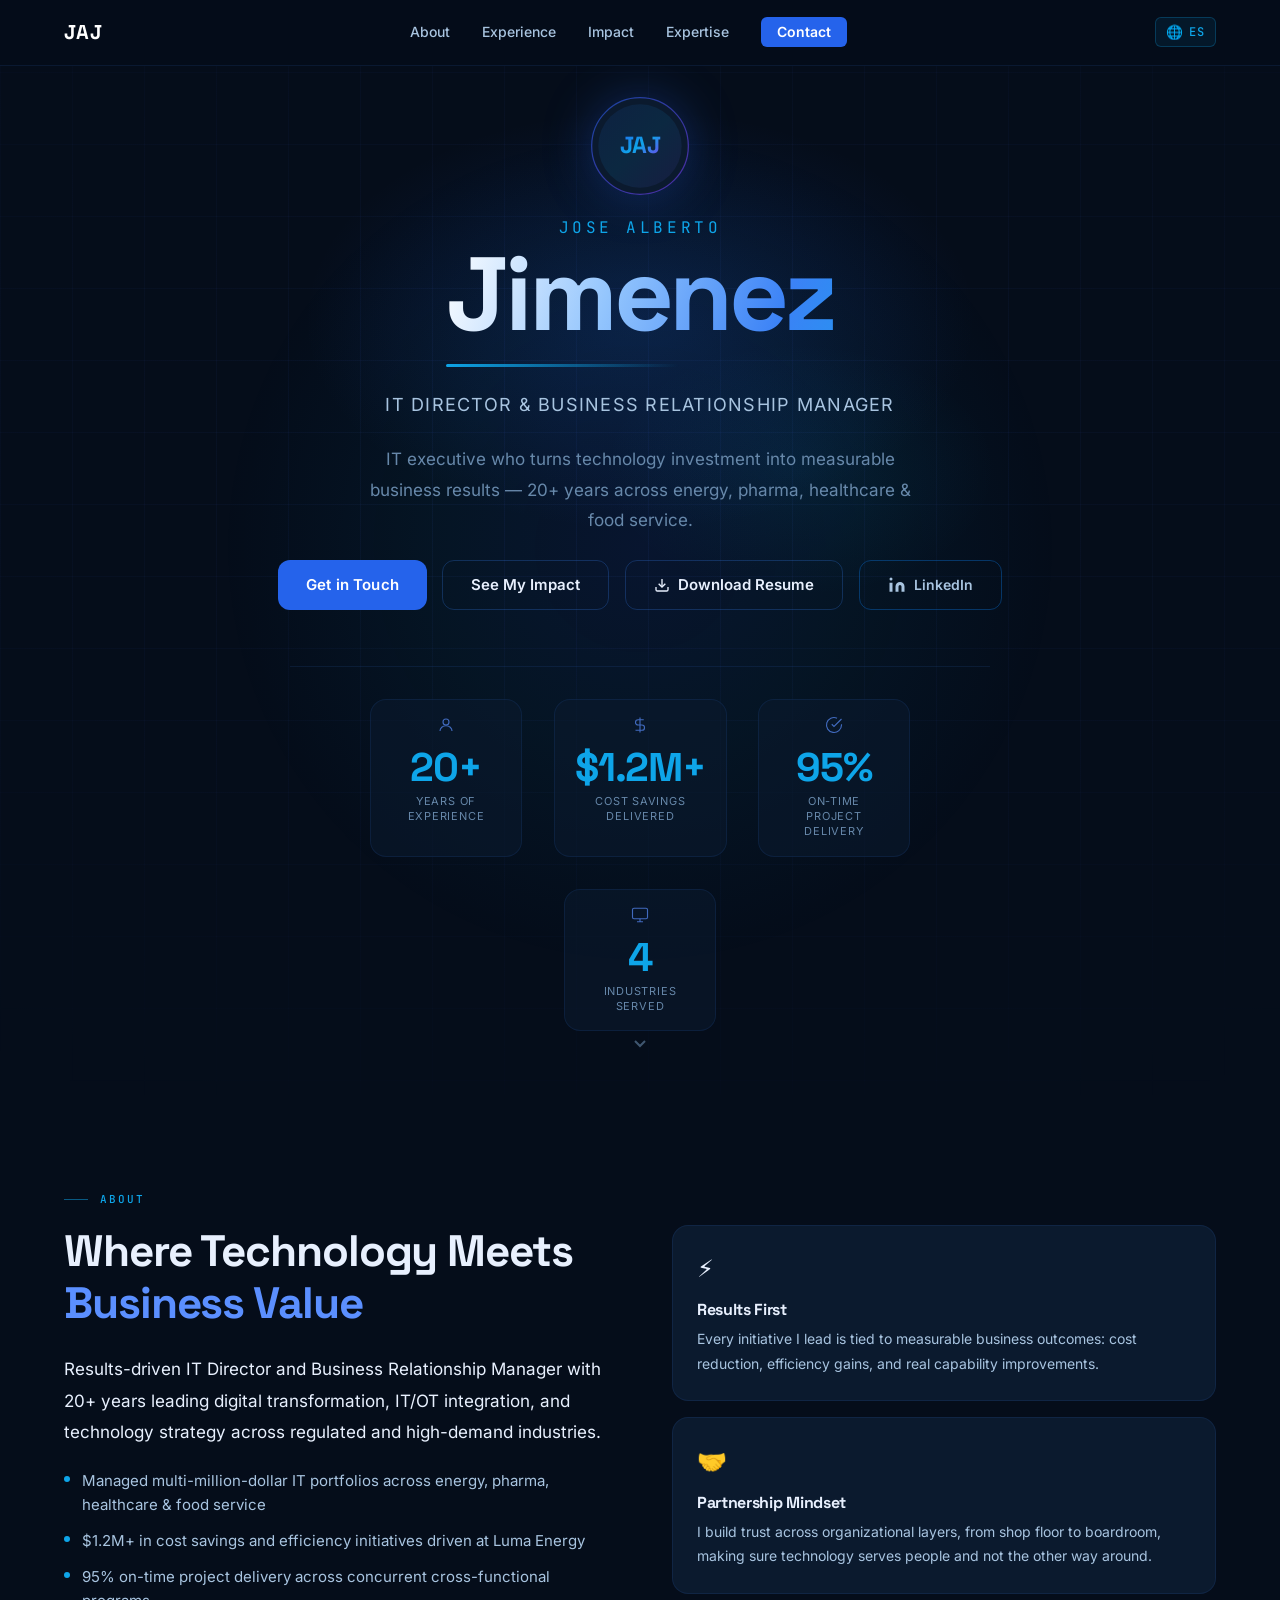
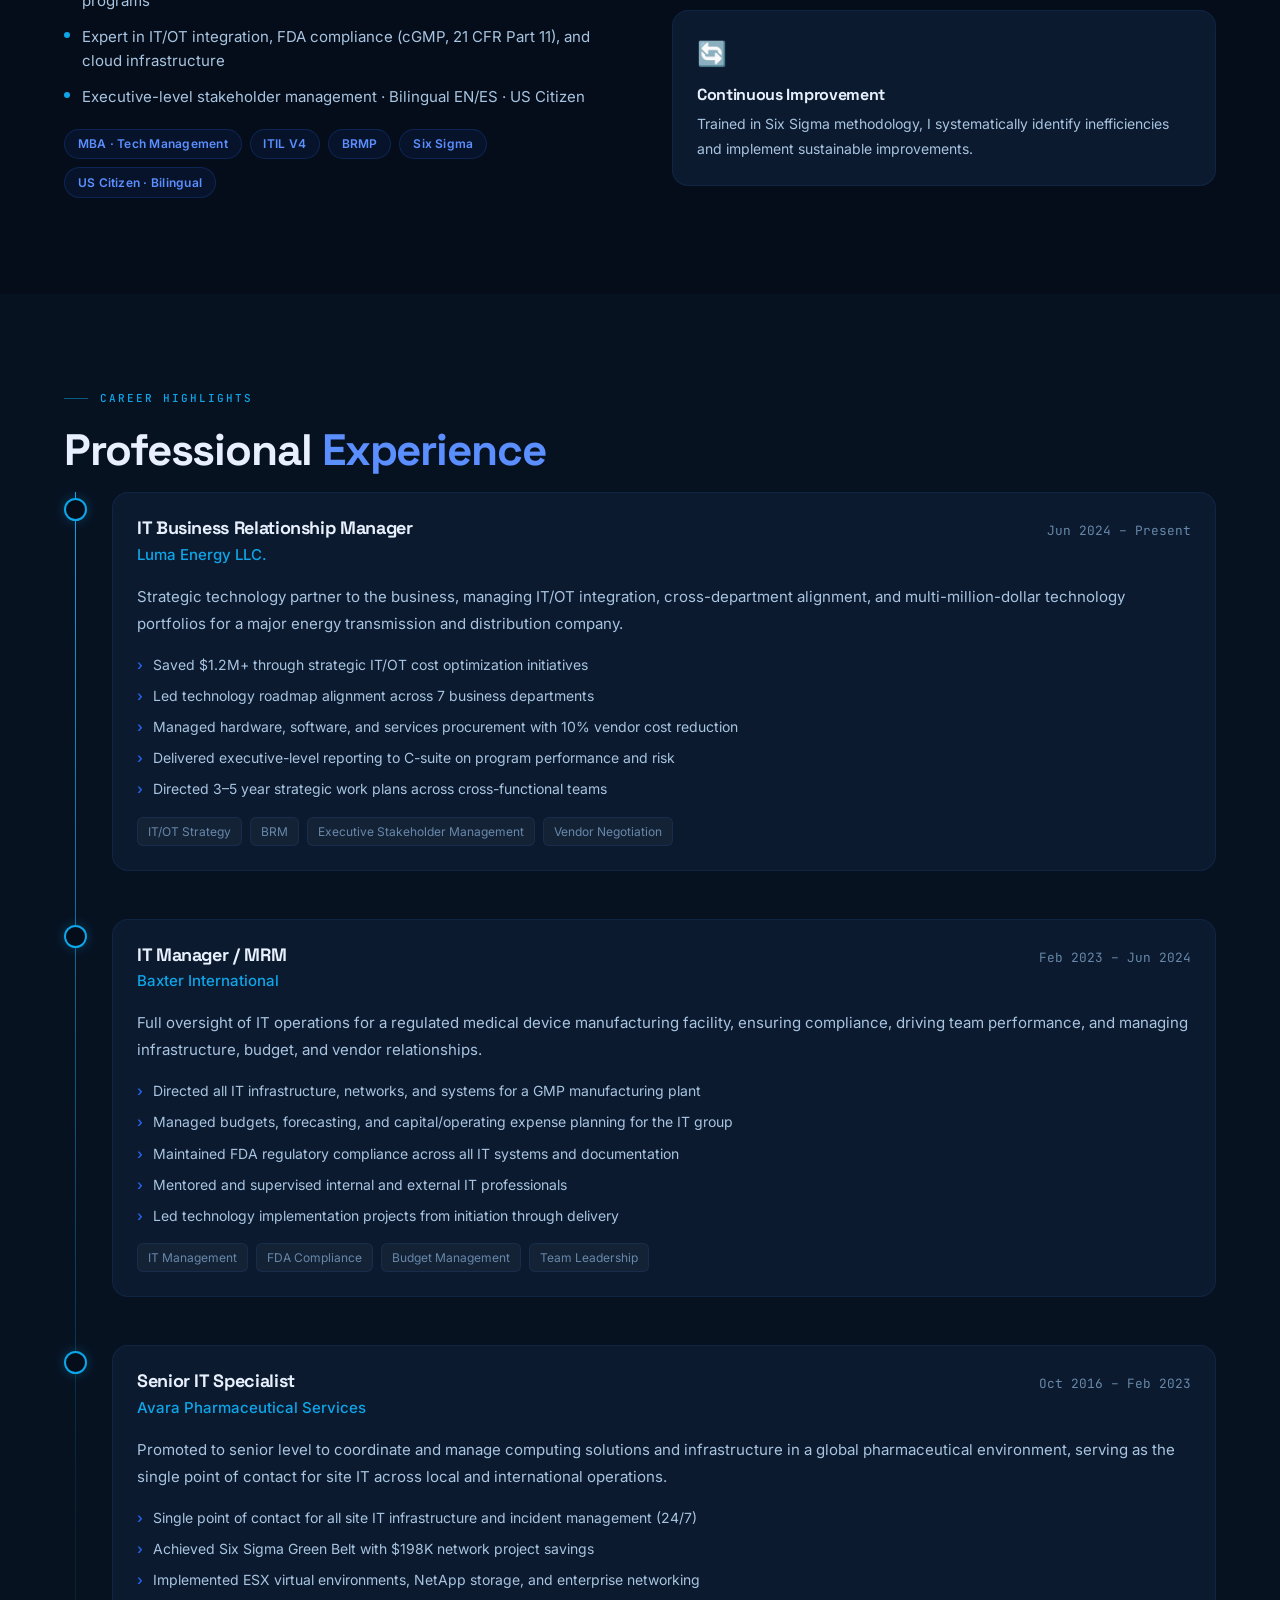
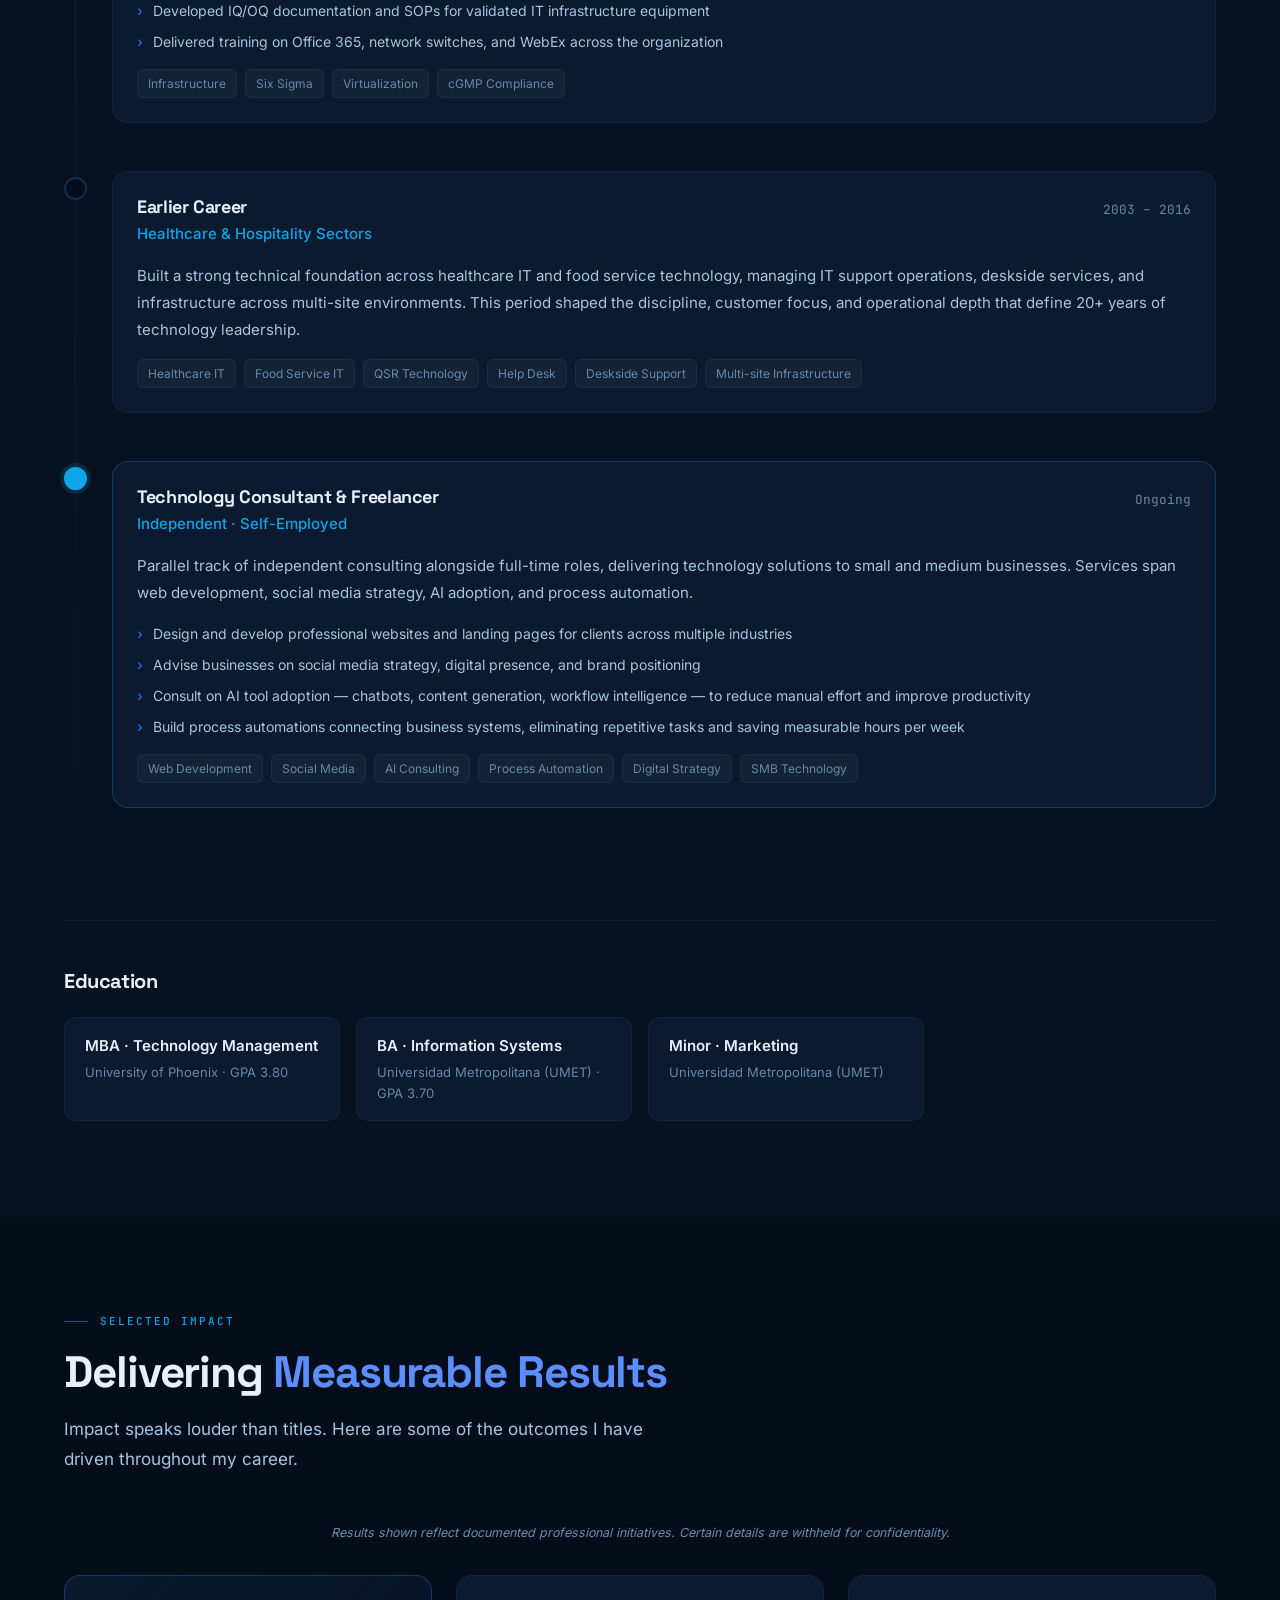
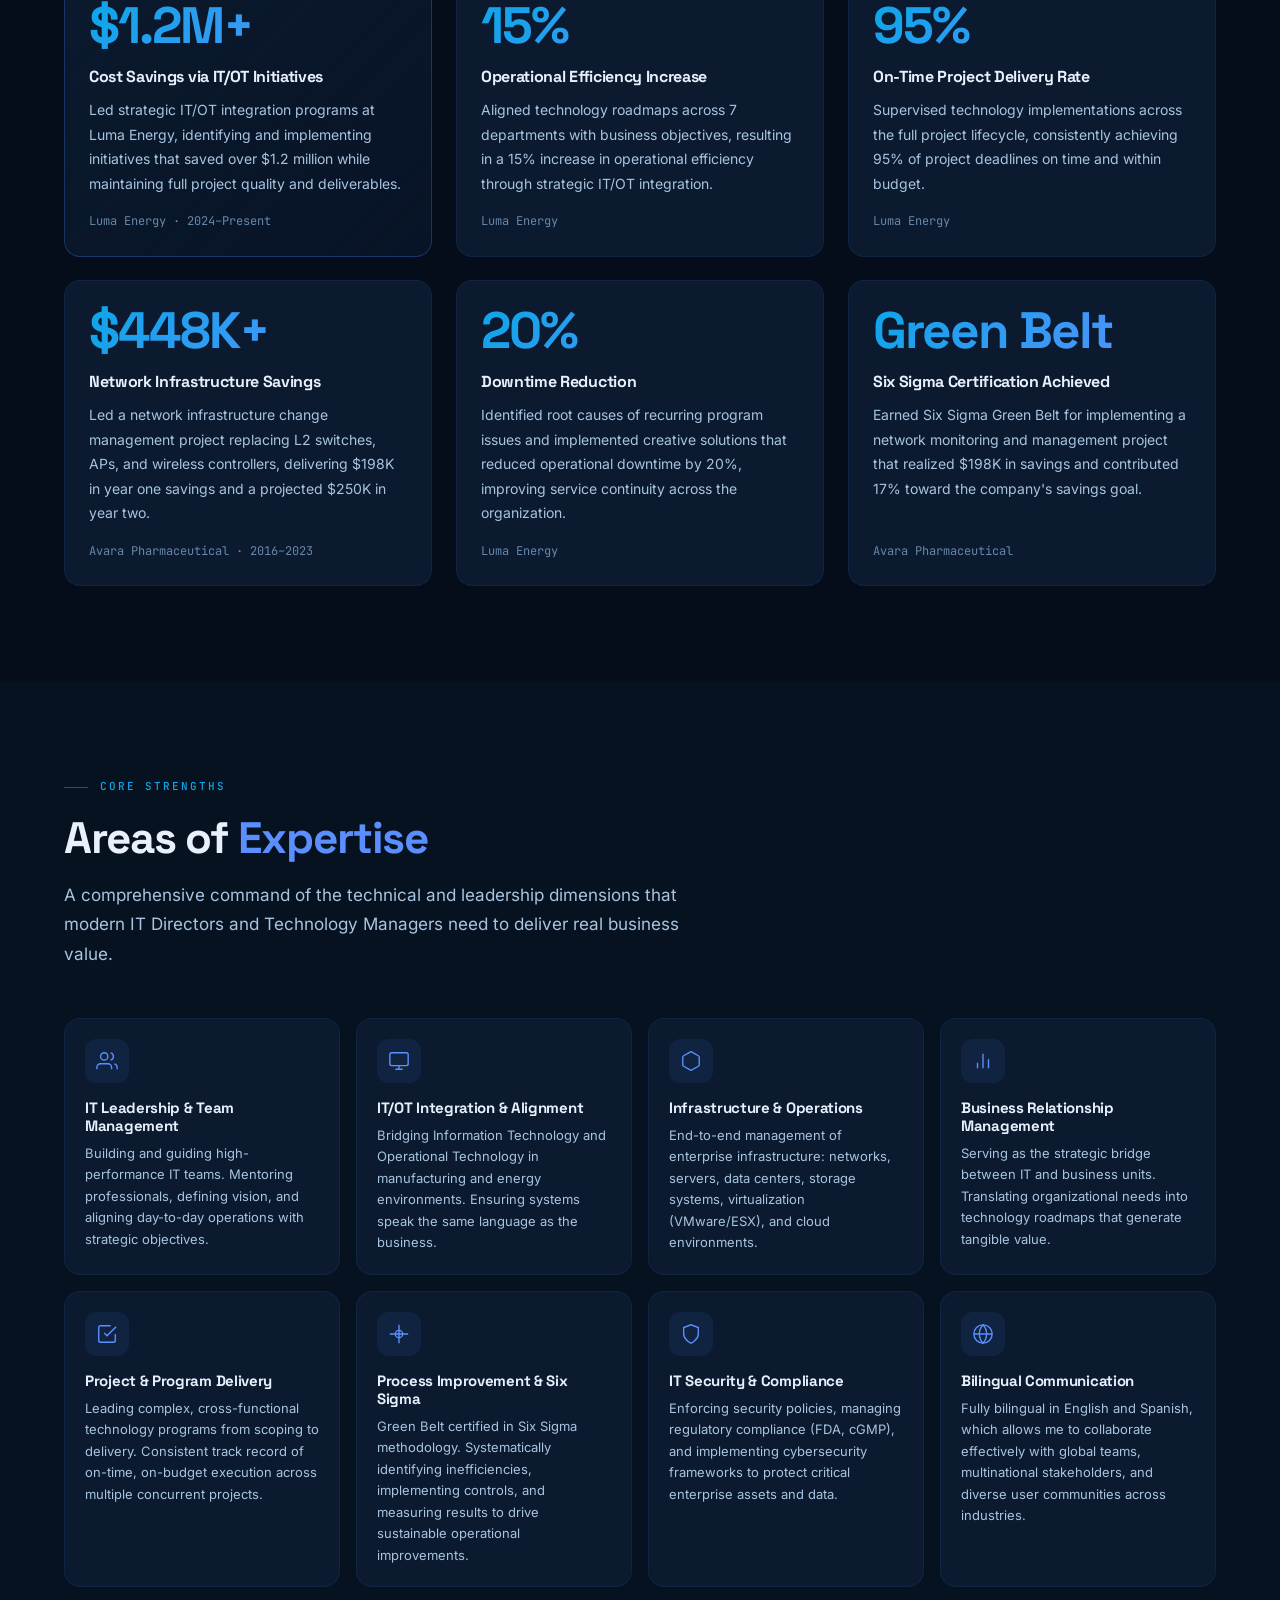
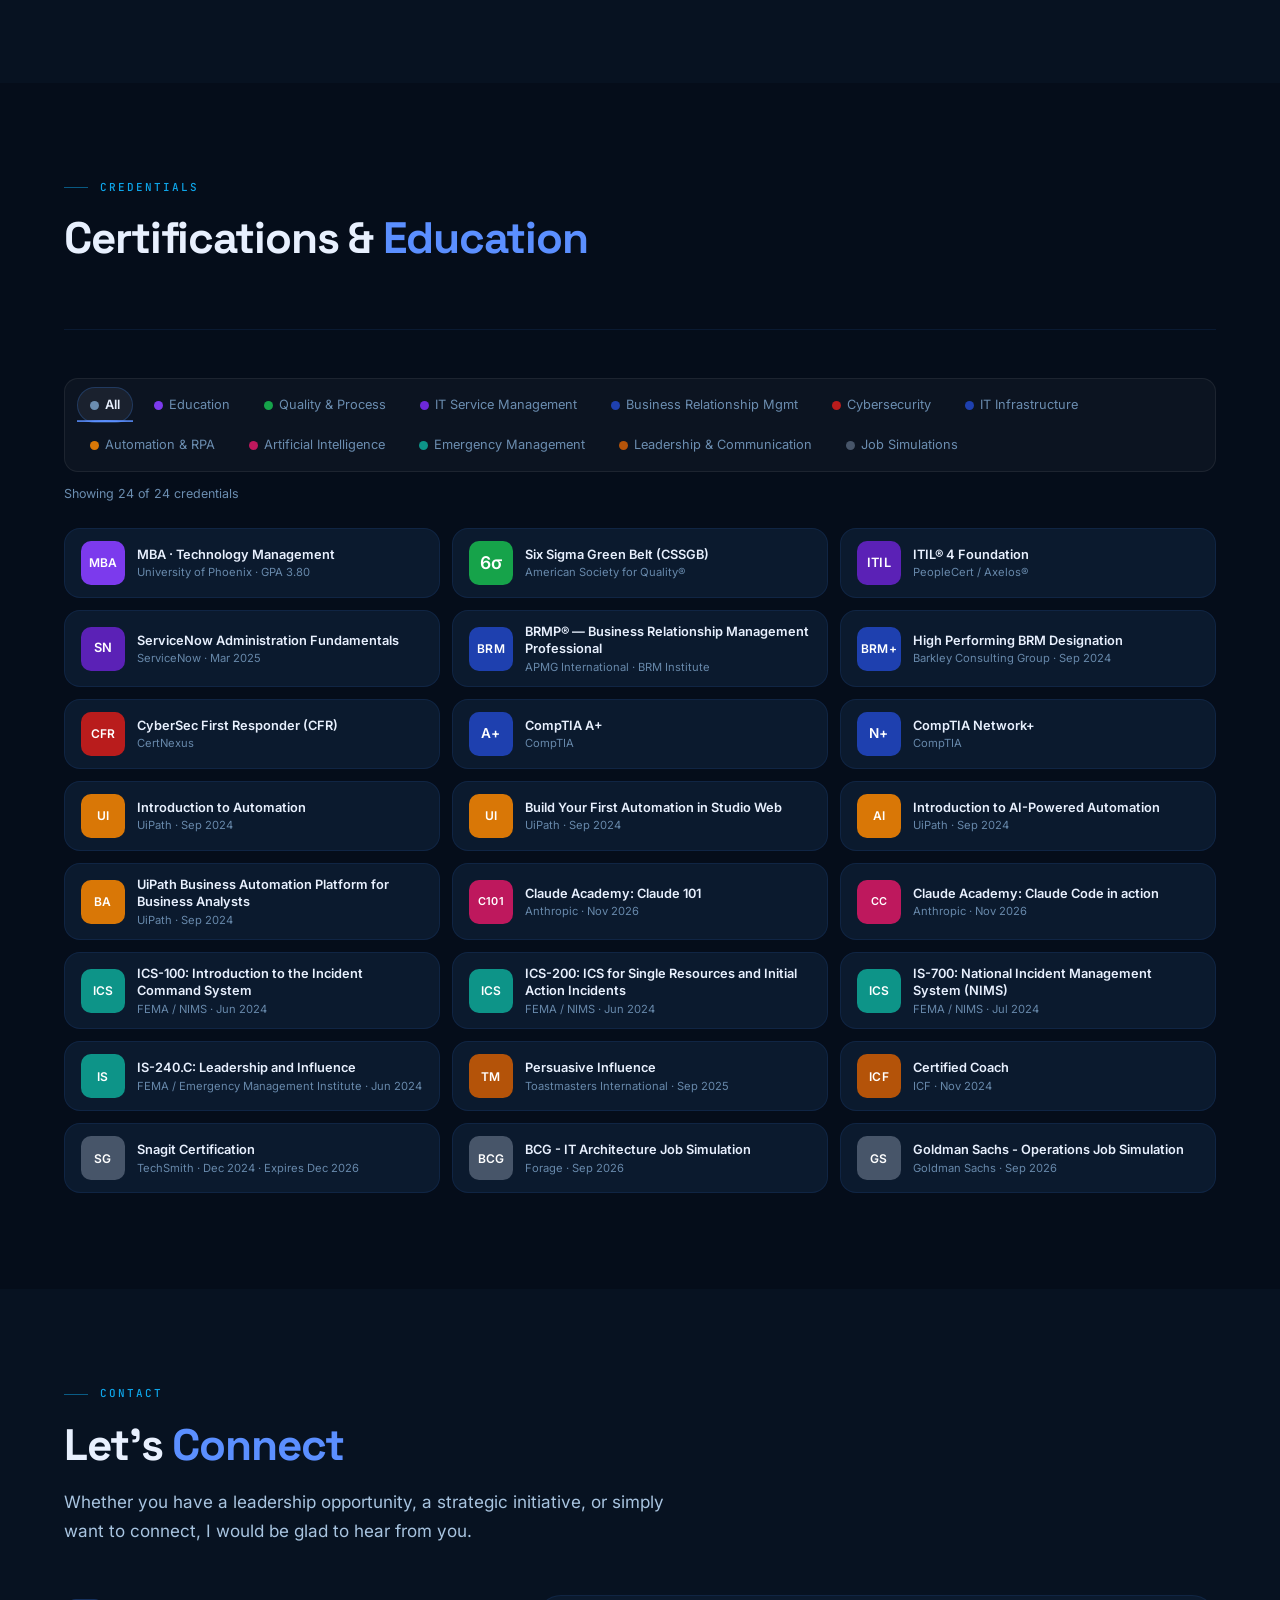
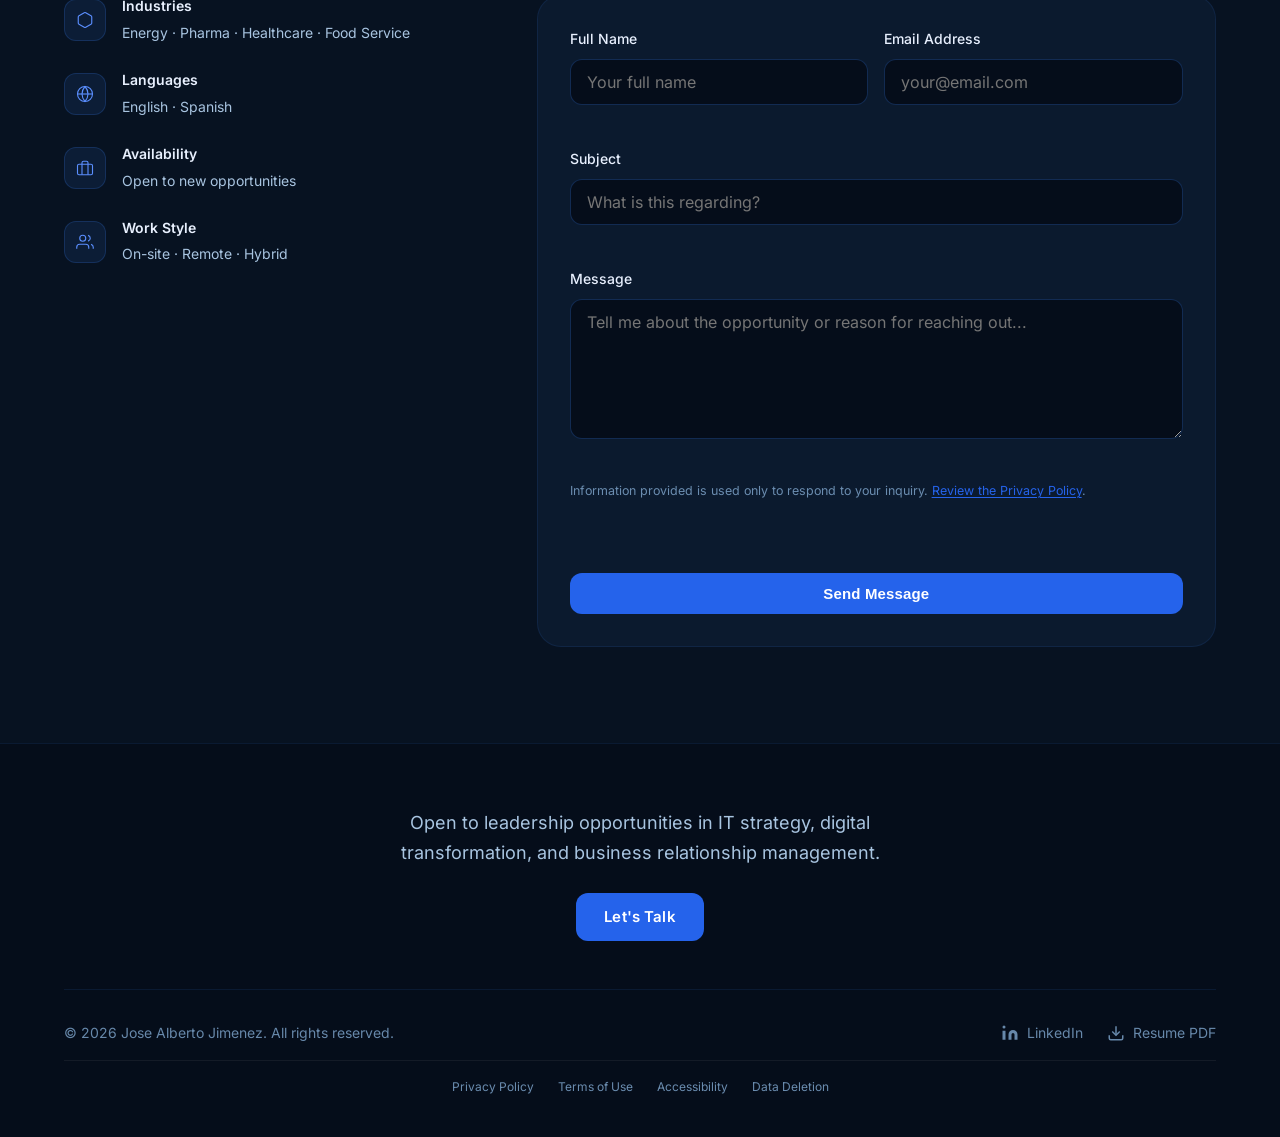
==== index.html @ 44858e03 "Add remaining LinkedIn credentials and correct Anthropic entries - Official names/dates for Claude A" ====
<!DOCTYPE html>
<html lang="en" prefix="og: https://ogp.me/ns#">
<head>
  <meta charset="UTF-8" />
  <meta name="viewport" content="width=device-width, initial-scale=1.0" />

  <!-- ═══════════════════════════════════════════════
       SECURITY HEADERS
  ═══════════════════════════════════════════════ -->
  <!--
    CSP meta: fallback only; the authoritative policy is the HTTP
    header set in Cloudflare (see SECURITY_DEPLOYMENT.md). frame-ancestors only works as a header.
  -->
  <meta http-equiv="Content-Security-Policy" content="
    default-src 'none';
    script-src 'self' https://challenges.cloudflare.com;
    style-src 'self' 'unsafe-inline';
    font-src 'self';
    img-src 'self' data: https://josealbertopr.com;
    connect-src 'self' https://api.emailjs.com https://challenges.cloudflare.com;
    frame-src https://challenges.cloudflare.com;
    base-uri 'self';
    form-action 'self';
    upgrade-insecure-requests;
  " />
  <!-- X-Frame-Options, nosniff, Permissions-Policy, HSTS are real HTTP headers; set in Cloudflare, not via meta -->
  <meta name="referrer" content="strict-origin-when-cross-origin" />

  <!-- ═══════════════════════════════════════════════
       PRIMARY SEO
  ═══════════════════════════════════════════════ -->
  <title>Jose Alberto Jimenez | IT Director &amp; Business Relationship Manager</title>
  <meta name="description" content="IT Director and Business Relationship Manager with 20+ years in digital transformation and IT/OT integration. MBA, ITIL 4, BRMP, Six Sigma. Bilingual EN/ES." />
  <meta name="author" content="Jose Alberto Jimenez" />
  <meta name="robots" content="index, follow, max-snippet:-1, max-image-preview:large, max-video-preview:-1" />
  <meta name="googlebot" content="index, follow, max-snippet:-1, max-image-preview:large" />
  <meta name="theme-color" content="#050d1a" />
  <link rel="canonical" href="https://josealbertopr.com/" />

  <!-- ═══════════════════════════════════════════════
       OPEN GRAPH (Facebook, LinkedIn, WhatsApp)
  ═══════════════════════════════════════════════ -->
  <meta property="og:type" content="profile" />
  <meta property="og:title" content="Jose Alberto Jimenez | IT Director &amp; Business Relationship Manager" />
  <meta property="og:description" content="IT Director and Business Relationship Manager with 20+ years in digital transformation and IT/OT integration. MBA, ITIL 4, BRMP, Six Sigma. Bilingual EN/ES." />
  <meta property="og:url" content="https://josealbertopr.com/" />
  <meta property="og:site_name" content="Jose Alberto Jimenez — IT Executive Portfolio" />
  <meta property="og:locale" content="en_US" />
  <meta property="og:locale:alternate" content="es_PR" />
  <meta property="og:image" content="https://josealbertopr.com/og-image.jpg" />
  <meta property="og:image:width" content="1200" />
  <meta property="og:image:height" content="630" />
  <meta property="og:image:type" content="image/jpeg" />
  <meta property="og:image:alt" content="Jose Alberto Jimenez — IT Director &amp; Business Relationship Manager" />
  <meta property="profile:first_name" content="Jose Alberto" />
  <meta property="profile:last_name" content="Jimenez" />

  <!-- ═══════════════════════════════════════════════
       TWITTER / X CARD
  ═══════════════════════════════════════════════ -->
  <meta name="twitter:card" content="summary_large_image" />
  <meta name="twitter:title" content="Jose Alberto Jimenez | IT Director &amp; Business Relationship Manager" />
  <meta name="twitter:description" content="IT Director and Business Relationship Manager with 20+ years in digital transformation and IT/OT integration. MBA, ITIL 4, BRMP, Six Sigma. Bilingual EN/ES." />
  <meta name="twitter:image" content="https://josealbertopr.com/og-image.jpg" />
  <meta name="twitter:image:alt" content="Jose Alberto Jimenez — IT Director &amp; Business Relationship Manager" />
  <!-- [PENDIENTE] twitter:site / twitter:creator removed: no verified X/Twitter account provided -->

  <!-- ═══════════════════════════════════════════════
       STRUCTURED DATA — Schema.org (Google, Bing, ATS)
  ═══════════════════════════════════════════════ -->
  <script type="application/ld+json">
  [
    {
      "@context": "https://schema.org",
      "@type": "ProfilePage",
      "@id": "https://josealbertopr.com/#webpage",
      "name": "Jose Alberto Jimenez — IT Director & Business Relationship Manager",
      "description": "Professional portfolio and CV of Jose Alberto Jimenez, a senior IT leader with 20+ years of experience.",
      "url": "https://josealbertopr.com/",
      "inLanguage": [
        "en",
        "es"
      ],
      "dateModified": "2026-11-06",
      "mainEntity": {
        "@id": "https://josealbertopr.com/#person"
      },
      "breadcrumb": {
        "@type": "BreadcrumbList",
        "itemListElement": [
          {
            "@type": "ListItem",
            "position": 1,
            "name": "Home",
            "item": "https://josealbertopr.com/"
          }
        ]
      },
      "isPartOf": {
        "@id": "https://josealbertopr.com/#website"
      }
    },
    {
      "@context": "https://schema.org",
      "@type": "WebSite",
      "@id": "https://josealbertopr.com/#website",
      "name": "Jose Alberto Jimenez — IT Executive Portfolio",
      "url": "https://josealbertopr.com/",
      "inLanguage": [
        "en",
        "es"
      ],
      "publisher": {
        "@id": "https://josealbertopr.com/#person"
      }
    },
    {
      "@context": "https://schema.org",
      "@type": "Person",
      "@id": "https://josealbertopr.com/#person",
      "name": "Jose Alberto Jimenez",
      "givenName": "Jose Alberto",
      "familyName": "Jimenez",
      "jobTitle": [
        "IT Business Relationship Manager",
        "IT Director",
        "IT Manager"
      ],
      "description": "Senior IT leader with 20+ years of experience in IT strategy, IT/OT integration, digital transformation, infrastructure management, and technology leadership across energy, pharmaceutical, healthcare, and food service industries.",
      "url": "https://josealbertopr.com/",
      "sameAs": [
        "https://www.linkedin.com/in/jose-alberto-jimenez-it"
      ],
      "knowsLanguage": [
        {
          "@type": "Language",
          "name": "English",
          "alternateName": "en"
        },
        {
          "@type": "Language",
          "name": "Spanish",
          "alternateName": "es"
        }
      ],
      "nationality": {
        "@type": "Country",
        "name": "United States"
      },
      "hasCredential": [
        {
          "@type": "EducationalOccupationalCredential",
          "name": "MBA in Technology Management",
          "credentialCategory": "degree",
          "recognizedBy": {
            "@type": "EducationalOrganization",
            "name": "University of Phoenix"
          }
        },
        {
          "@type": "EducationalOccupationalCredential",
          "name": "Six Sigma Green Belt",
          "credentialCategory": "certification"
        },
        {
          "@type": "EducationalOccupationalCredential",
          "name": "ITIL V4 Foundation",
          "credentialCategory": "certification",
          "recognizedBy": {
            "@type": "Organization",
            "name": "PeopleCert / Axelos"
          }
        },
        {
          "@type": "EducationalOccupationalCredential",
          "name": "Business Relationship Management Professional (BRMP)",
          "credentialCategory": "certification",
          "recognizedBy": {
            "@type": "Organization",
            "name": "BRM Institute"
          }
        },
        {
          "@type": "EducationalOccupationalCredential",
          "name": "CyberSec First Responder (CFR)",
          "credentialCategory": "certification",
          "recognizedBy": {
            "@type": "Organization",
            "name": "CertNexus"
          }
        },
        {
          "@type": "EducationalOccupationalCredential",
          "name": "CompTIA A+",
          "credentialCategory": "certification",
          "recognizedBy": {
            "@type": "Organization",
            "name": "CompTIA"
          }
        },
        {
          "@type": "EducationalOccupationalCredential",
          "name": "CompTIA Network+",
          "credentialCategory": "certification",
          "recognizedBy": {
            "@type": "Organization",
            "name": "CompTIA"
          }
        },
        {
          "@type": "EducationalOccupationalCredential",
          "name": "Claude Academy: Claude 101",
          "credentialCategory": "certification",
          "recognizedBy": {
            "@type": "Organization",
            "name": "Anthropic"
          }
        },
        {
          "@type": "EducationalOccupationalCredential",
          "name": "Claude Academy: Claude Code in action",
          "credentialCategory": "certification",
          "recognizedBy": {
            "@type": "Organization",
            "name": "Anthropic"
          }
        },
        {
          "@type": "EducationalOccupationalCredential",
          "name": "ServiceNow Administration Fundamentals",
          "credentialCategory": "certification",
          "recognizedBy": {
            "@type": "Organization",
            "name": "ServiceNow"
          }
        },
        {
          "@type": "EducationalOccupationalCredential",
          "name": "Snagit Certification",
          "credentialCategory": "certification",
          "recognizedBy": {
            "@type": "Organization",
            "name": "TechSmith"
          }
        },
        {
          "@type": "EducationalOccupationalCredential",
          "name": "Certified Coach",
          "credentialCategory": "certification",
          "recognizedBy": {
            "@type": "Organization",
            "name": "ICF"
          }
        }
      ],
      "alumniOf": [
        {
          "@type": "EducationalOrganization",
          "name": "University of Phoenix",
          "description": "MBA · Technology Management · GPA 3.80"
        },
        {
          "@type": "EducationalOrganization",
          "name": "Universidad Metropolitana (UMET)",
          "description": "BA · Information Systems · GPA 3.70"
        }
      ],
      "worksFor": {
        "@type": "Organization",
        "name": "Luma Energy LLC",
        "description": "Major energy transmission and distribution company"
      },
      "hasOccupation": [
        {
          "@type": "Occupation",
          "name": "IT Business Relationship Manager",
          "occupationLocation": {
            "@type": "Country",
            "name": "United States"
          },
          "skills": "IT/OT Integration, Strategic Planning, Stakeholder Management, Vendor Negotiation, Digital Transformation"
        },
        {
          "@type": "Occupation",
          "name": "IT Director",
          "skills": "IT Leadership, Team Management, Budget Management, Infrastructure, Cybersecurity"
        }
      ],
      "knowsAbout": [
        "IT Strategy",
        "Digital Transformation",
        "IT/OT Integration",
        "Business Relationship Management",
        "Change Management",
        "Budget Management",
        "IT Operations",
        "Cybersecurity",
        "CyberSec First Responder",
        "VMware",
        "ESX",
        "NetApp",
        "ERP",
        "Six Sigma",
        "Process Improvement",
        "ITIL V4",
        "ITSM",
        "BRMP",
        "FDA Compliance",
        "cGMP",
        "GMP",
        "21 CFR Part 11",
        "Pharmaceutical IT",
        "Healthcare IT",
        "Energy IT",
        "Manufacturing IT",
        "Food Service IT",
        "QSR Technology",
        "Web Development",
        "Social Media Strategy",
        "AI Consulting",
        "Process Automation",
        "SMB Technology Consulting"
      ]
    },
    {
      "@context": "https://schema.org",
      "@type": "ItemList",
      "name": "Work Experience — Jose Alberto Jimenez",
      "itemListElement": [
        {
          "@type": "ListItem",
          "position": 1,
          "item": {
            "@type": "EmployeeRole",
            "description": "Strategic technology partner managing IT/OT integration and multi-million-dollar technology portfolios. Saved $1.2M+ through strategic initiatives.",
            "startDate": "2024-06",
            "roleName": "IT Business Relationship Manager",
            "name": "IT Business Relationship Manager at Luma Energy LLC"
          }
        },
        {
          "@type": "ListItem",
          "position": 2,
          "item": {
            "@type": "EmployeeRole",
            "description": "Full oversight of IT operations for a regulated GMP medical device manufacturing facility.",
            "startDate": "2023-02",
            "endDate": "2024-06",
            "roleName": "IT Manager / MRM",
            "name": "IT Manager / MRM at Baxter International"
          }
        },
        {
          "@type": "ListItem",
          "position": 3,
          "item": {
            "@type": "EmployeeRole",
            "description": "Single point of contact for site IT in global pharmaceutical environment. Six Sigma Green Belt. $198K+ network infrastructure savings.",
            "startDate": "2016-10",
            "endDate": "2023-02",
            "roleName": "Senior IT Specialist",
            "name": "Senior IT Specialist at Avara Pharmaceutical Services"
          }
        }
      ]
    }
  ]
  </script>

  <!-- ═══════════════════════════════════════════════
       PERFORMANCE HINTS (Core Web Vitals = SEO signal)
  ═══════════════════════════════════════════════ -->
  <link rel="dns-prefetch" href="https://api.emailjs.com" />
  <link rel="icon" href="favicon.svg" type="image/svg+xml" />
  <link rel="icon" href="favicon-48.png" type="image/png" sizes="48x48" />
  <link rel="apple-touch-icon" href="apple-touch-icon.png" />
  <link rel="preload" href="styles.css" as="style" />
  <link rel="preload" href="fonts/space-grotesk-latin-wght-normal.woff2" as="font" type="font/woff2" crossorigin />
  <link rel="preload" href="fonts/inter-latin-wght-normal.woff2" as="font" type="font/woff2" crossorigin />
  <link rel="stylesheet" href="styles.css" />
  <!-- EmailJS SDK 4.4.1 (BSD-3-Clause) hosted locally; no third-party CDN, so no SRI dependency -->
  <script src="vendor/emailjs-4.4.1.min.js" defer></script>
  <!-- Cloudflare Turnstile is injected by main.js only when WORKER_URL and TURNSTILE_SITEKEY are set -->
</head>
<body>

  <a class="skip-link" href="#main-content" data-i18n="nav.skip">Skip to main content</a>

  <!-- Scroll progress indicator -->
  <div class="scroll-progress" id="scroll-progress" aria-hidden="true"></div>

  <!-- NAV -->
  <header class="nav" role="banner">
    <div class="nav__inner container">
      <a href="#hero" class="nav__logo" aria-label="JAJ — Home">JAJ</a>
      <nav aria-label="Main navigation">
        <ul class="nav__links">
          <li class="nav__indicator-wrap" aria-hidden="true"><span class="nav__indicator"></span></li>
          <li><a href="#about" data-i18n="nav.about">About</a></li>
          <li><a href="#experience" data-i18n="nav.experience">Experience</a></li>
          <li><a href="#impact" data-i18n="nav.impact">Impact</a></li>
          <li><a href="#expertise" data-i18n="nav.expertise">Expertise</a></li>
          <li><a href="#contact" class="nav__cta" data-i18n="nav.contact">Contact</a></li>
        </ul>
      </nav>
      <button id="lang-toggle" class="nav__lang" aria-label="Switch to Spanish (ES)" title="Cambiar idioma / Switch language">
        <span class="nav__lang-icon" aria-hidden="true">🌐</span>
        <span class="nav__lang-label">ES</span>
      </button>
      <button class="nav__hamburger" aria-label="Toggle menu" aria-expanded="false" aria-controls="mobile-menu">
        <span></span><span></span><span></span>
      </button>
    </div>
    <div class="nav__mobile" id="mobile-menu" hidden>
      <ul>
        <li><a href="#about" data-i18n="nav.about">About</a></li>
        <li><a href="#experience" data-i18n="nav.experience">Experience</a></li>
        <li><a href="#impact" data-i18n="nav.impact">Impact</a></li>
        <li><a href="#expertise" data-i18n="nav.expertise">Expertise</a></li>
        <li><a href="#contact" data-i18n="nav.contact">Contact</a></li>
      </ul>
    </div>
  </header>

  <main id="main-content">

    <!-- HERO -->
    <section id="hero" class="hero" aria-labelledby="hero-heading">
      <div class="hero__bg" aria-hidden="true">
        <div class="hero__grid"></div>
        <div class="hero__glow"></div>
      </div>
      <div class="hero__spotlight" aria-hidden="true"></div>
      <div class="container hero__content">
        <div class="hero__avatar" aria-hidden="true">
          <svg viewBox="0 0 120 120" fill="none" xmlns="http://www.w3.org/2000/svg" role="img" aria-label="JAJ initials avatar">
            <defs>
              <linearGradient id="avatarGrad" x1="0%" y1="0%" x2="100%" y2="100%">
                <stop offset="0%" stop-color="#2563eb"/>
                <stop offset="50%" stop-color="#0ea5e9"/>
                <stop offset="100%" stop-color="#7c3aed"/>
              </linearGradient>
              <linearGradient id="borderGrad" x1="0%" y1="0%" x2="100%" y2="100%">
                <stop offset="0%" stop-color="#2563eb" stop-opacity="0.6"/>
                <stop offset="100%" stop-color="#7c3aed" stop-opacity="0.6"/>
              </linearGradient>
            </defs>
            <circle cx="60" cy="60" r="58" fill="#0b1a2e" stroke="url(#borderGrad)" stroke-width="1.5"/>
            <circle cx="60" cy="60" r="50" fill="url(#avatarGrad)" fill-opacity="0.1"/>
            <text x="60" y="68" text-anchor="middle" font-family="Space Grotesk, sans-serif" font-weight="800" font-size="28" letter-spacing="-1" fill="url(#avatarGrad)">JAJ</text>
          </svg>
        </div>
        <h1 id="hero-heading" class="hero__name">
          <span class="hero__firstname">Jose Alberto</span>
          <span class="hero__lastname">Jimenez</span>
        </h1>
        <p class="hero__title" data-i18n="hero.title">IT Director &amp; Business Relationship Manager</p>
        <p class="hero__sub" data-i18n="hero.sub">IT executive who turns technology investment into measurable business results — 20+ years across energy, pharma, healthcare &amp; food service.</p>
        <div class="hero__actions">
          <a href="#contact" class="btn btn--primary btn--magnetic" data-i18n="hero.cta1">Get in Touch</a>
          <a href="#impact" class="btn btn--ghost btn--magnetic" data-i18n="hero.cta2">See My Impact</a>
          <a href="Jose_Alberto_Jimenez_Resume.pdf" download class="btn btn--ghost" aria-label="Download Resume PDF">
            <svg width="16" height="16" viewBox="0 0 24 24" fill="none" stroke="currentColor" stroke-width="2" aria-hidden="true"><path d="M21 15v4a2 2 0 0 1-2 2H5a2 2 0 0 1-2-2v-4"/><polyline points="7 10 12 15 17 10"/><line x1="12" y1="15" x2="12" y2="3"/></svg>
            <span data-i18n="hero.resume">Download Resume</span>
          </a>
          <a href="https://www.linkedin.com/in/jose-alberto-jimenez-it" target="_blank" rel="me noopener noreferrer" class="btn btn--linkedin" aria-label="View LinkedIn Profile">
            <svg width="18" height="18" viewBox="0 0 24 24" fill="currentColor" aria-hidden="true"><path d="M16 8a6 6 0 0 1 6 6v7h-4v-7a2 2 0 0 0-2-2 2 2 0 0 0-2 2v7h-4v-7a6 6 0 0 1 6-6z"/><rect x="2" y="9" width="4" height="12"/><circle cx="4" cy="4" r="2"/></svg>
            LinkedIn
          </a>
        </div>
        <div class="hero__stats" aria-label="Key metrics">
          <div class="hero__stat">
            <div class="hero__stat-icon" aria-hidden="true">
              <svg width="18" height="18" viewBox="0 0 24 24" fill="none" stroke="currentColor" stroke-width="1.5"><circle cx="12" cy="8" r="4"/><path d="M4 20c0-4 3.6-7 8-7s8 3 8 7"/></svg>
            </div>
            <span class="hero__stat-value">20+</span>
            <span class="hero__stat-label" data-i18n="hero.stat1">Years of Experience</span>
          </div>
          <div class="hero__stat">
            <div class="hero__stat-icon" aria-hidden="true">
              <svg width="18" height="18" viewBox="0 0 24 24" fill="none" stroke="currentColor" stroke-width="1.5"><path d="M12 2v20M17 5H9.5a3.5 3.5 0 0 0 0 7h5a3.5 3.5 0 0 1 0 7H6"/></svg>
            </div>
            <span class="hero__stat-value">$1.2M+</span>
            <span class="hero__stat-label" data-i18n="hero.stat2">Cost Savings Delivered</span>
          </div>
          <div class="hero__stat">
            <div class="hero__stat-icon" aria-hidden="true">
              <svg width="18" height="18" viewBox="0 0 24 24" fill="none" stroke="currentColor" stroke-width="1.5"><path d="M22 11.08V12a10 10 0 1 1-5.93-9.14"/><polyline points="22 4 12 14.01 9 11.01"/></svg>
            </div>
            <span class="hero__stat-value">95%</span>
            <span class="hero__stat-label" data-i18n="hero.stat3">On-Time Project Delivery</span>
          </div>
          <div class="hero__stat">
            <div class="hero__stat-icon" aria-hidden="true">
              <svg width="18" height="18" viewBox="0 0 24 24" fill="none" stroke="currentColor" stroke-width="1.5"><rect x="2" y="3" width="20" height="14" rx="2"/><path d="M8 21h8M12 17v4"/></svg>
            </div>
            <span class="hero__stat-value">4</span>
            <span class="hero__stat-label" data-i18n="hero.stat4">Industries Served</span>
          </div>
        </div>
      </div>
      <a href="#about" class="hero__scroll" aria-label="Scroll to About section">
        <svg width="24" height="24" viewBox="0 0 24 24" fill="none" stroke="currentColor" stroke-width="2" aria-hidden="true"><path d="M7 10l5 5 5-5"/></svg>
      </a>
    </section>

    <!-- ABOUT -->
    <section id="about" class="section about" aria-labelledby="about-heading">
      <div class="container">
        <div class="section__label" data-i18n="about.label">About</div>
        <div class="about__grid">
          <div class="about__text">
            <h2 id="about-heading" class="section__title" data-i18n="about.title">Where Technology Meets <span class="accent">Business Value</span></h2>
            <p class="about__lead" data-i18n="about.lead">Results-driven IT Director and Business Relationship Manager with 20+ years leading digital transformation, IT/OT integration, and technology strategy across regulated and high-demand industries.</p>
            <ul class="about__highlights" data-i18n-list="about.highlights"></ul>
            <div class="about__badges">
              <span class="about__badge">MBA · Tech Management</span>
              <span class="about__badge">ITIL V4</span>
              <span class="about__badge">BRMP</span>
              <span class="about__badge">Six Sigma</span>
              <span class="about__badge">US Citizen · Bilingual</span>
            </div>
          </div>
          <div class="about__values">
            <div class="value-card">
              <div class="value-card__icon" aria-hidden="true">⚡</div>
              <h3 data-i18n="about.v1title">Results First</h3>
              <p data-i18n="about.v1desc">Every initiative I lead is tied to measurable business outcomes: cost reduction, efficiency gains, and real capability improvements.</p>
            </div>
            <div class="value-card">
              <div class="value-card__icon" aria-hidden="true">🤝</div>
              <h3 data-i18n="about.v2title">Partnership Mindset</h3>
              <p data-i18n="about.v2desc">I build trust across organizational layers, from shop floor to boardroom, making sure technology serves people and not the other way around.</p>
            </div>
            <div class="value-card">
              <div class="value-card__icon" aria-hidden="true">🔄</div>
              <h3 data-i18n="about.v3title">Continuous Improvement</h3>
              <p data-i18n="about.v3desc">Trained in Six Sigma methodology, I systematically identify inefficiencies and implement sustainable improvements.</p>
            </div>
          </div>
        </div>
      </div>
    </section>

    <!-- EXPERIENCE -->
    <section id="experience" class="section experience" aria-labelledby="experience-heading">
      <div class="container">
        <div class="section__label" data-i18n="xp.label">Career Highlights</div>
        <h2 id="experience-heading" class="section__title" data-i18n="xp.title">Professional <span class="accent">Experience</span></h2>
        <div class="timeline">

          <article class="timeline-item">
            <div class="timeline-item__marker" aria-hidden="true"></div>
            <div class="timeline-item__content">
              <div class="timeline-item__header">
                <div>
                  <h3 class="timeline-item__role" data-i18n="tl1.role">IT Business Relationship Manager</h3>
                  <p class="timeline-item__company">Luma Energy LLC.</p>
                </div>
                <span class="timeline-item__period" data-i18n="tl1.period">Jun 2024 – Present</span>
              </div>
              <p class="timeline-item__summary" data-i18n="tl1.summary">Strategic technology partner to the business, managing IT/OT integration, cross-department alignment, and multi-million-dollar technology portfolios for a major energy transmission and distribution company.</p>
              <ul class="timeline-item__highlights" data-i18n-list="tl1.highlights"></ul>
              <div class="timeline-item__tags" data-i18n-tags="tl1.tags"></div>
            </div>
          </article>

          <article class="timeline-item">
            <div class="timeline-item__marker" aria-hidden="true"></div>
            <div class="timeline-item__content">
              <div class="timeline-item__header">
                <div>
                  <h3 class="timeline-item__role" data-i18n="tl2.role">IT Manager / MRM</h3>
                  <p class="timeline-item__company">Baxter International</p>
                </div>
                <span class="timeline-item__period">Feb 2023 – Jun 2024</span>
              </div>
              <p class="timeline-item__summary" data-i18n="tl2.summary">Full oversight of IT operations for a regulated medical device manufacturing facility, ensuring compliance, driving team performance, and managing infrastructure, budget, and vendor relationships.</p>
              <ul class="timeline-item__highlights" data-i18n-list="tl2.highlights"></ul>
              <div class="timeline-item__tags" data-i18n-tags="tl2.tags"></div>
            </div>
          </article>

          <article class="timeline-item">
            <div class="timeline-item__marker" aria-hidden="true"></div>
            <div class="timeline-item__content">
              <div class="timeline-item__header">
                <div>
                  <h3 class="timeline-item__role" data-i18n="tl3.role">Senior IT Specialist</h3>
                  <p class="timeline-item__company">Avara Pharmaceutical Services</p>
                </div>
                <span class="timeline-item__period">Oct 2016 – Feb 2023</span>
              </div>
              <p class="timeline-item__summary" data-i18n="tl3.summary">Promoted to senior level to coordinate and manage computing solutions and infrastructure in a global pharmaceutical environment, serving as the single point of contact for site IT across local and international operations.</p>
              <ul class="timeline-item__highlights" data-i18n-list="tl3.highlights"></ul>
              <div class="timeline-item__tags" data-i18n-tags="tl3.tags"></div>
            </div>
          </article>

          <article class="timeline-item timeline-item--earlier">
            <div class="timeline-item__marker" aria-hidden="true"></div>
            <div class="timeline-item__content">
              <div class="timeline-item__header">
                <div>
                  <h3 class="timeline-item__role" data-i18n="tl4.role">Earlier Career</h3>
                  <p class="timeline-item__company" data-i18n="tl4.company">Healthcare &amp; Hospitality Sectors</p>
                </div>
                <span class="timeline-item__period">2003 – 2016</span>
              </div>
              <p class="timeline-item__summary" data-i18n="tl4.summary">Built a strong technical foundation across healthcare IT and food service technology, managing IT support operations, deskside services, and infrastructure across multi-site environments. This period shaped the discipline, customer focus, and operational depth that define 20+ years of technology leadership.</p>
              <div class="timeline-item__tags" data-i18n-tags="tl4.tags"></div>
            </div>
          </article>

          <article class="timeline-item timeline-item--freelance">
            <div class="timeline-item__marker" aria-hidden="true"></div>
            <div class="timeline-item__content">
              <div class="timeline-item__header">
                <div>
                  <h3 class="timeline-item__role" data-i18n="tl5.role">Technology Consultant &amp; Freelancer</h3>
                  <p class="timeline-item__company" data-i18n="tl5.company">Independent · Self-Employed</p>
                </div>
                <span class="timeline-item__period" data-i18n="tl5.period">Ongoing</span>
              </div>
              <p class="timeline-item__summary" data-i18n="tl5.summary">Parallel track of independent consulting alongside full-time roles, delivering technology solutions to small and medium businesses. Services span web development, social media strategy, AI adoption, and process automation.</p>
              <ul class="timeline-item__highlights" data-i18n-list="tl5.highlights"></ul>
              <div class="timeline-item__tags" data-i18n-tags="tl5.tags"></div>
            </div>
          </article>

        </div>

        <!-- EDUCATION -->
        <div class="education">
          <h3 class="education__title" data-i18n="edu.title">Education</h3>
          <div class="education__grid">
            <div class="education__item">
              <span class="education__degree">MBA · Technology Management</span>
              <span class="education__school">University of Phoenix · GPA 3.80</span>
            </div>
            <div class="education__item">
              <span class="education__degree">BA · Information Systems</span>
              <span class="education__school">Universidad Metropolitana (UMET) · GPA 3.70</span>
            </div>
            <div class="education__item">
              <span class="education__degree">Minor · Marketing</span>
              <span class="education__school">Universidad Metropolitana (UMET)</span>
            </div>
          </div>
        </div>

      </div>
    </section>

    <!-- IMPACT -->
    <section id="impact" class="section impact" aria-labelledby="impact-heading">
      <div class="container">
        <div class="section__label" data-i18n="impact.label">Selected Impact</div>
        <h2 id="impact-heading" class="section__title" data-i18n="impact.title">Delivering <span class="accent">Measurable Results</span></h2>
        <p class="section__sub" data-i18n="impact.sub">Impact speaks louder than titles. Here are some of the outcomes I have driven throughout my career.</p>
        <p class="impact__disclaimer" data-i18n="impact.disclaimer">Results shown reflect documented professional initiatives. Certain details are withheld for confidentiality.</p>
        <div class="impact__grid">

          <article class="impact-card impact-card--featured">
            <div class="impact-card__metric">$1.2M+</div>
            <h3 data-i18n="ic1.title">Cost Savings via IT/OT Initiatives</h3>
            <p data-i18n="ic1.desc">Led strategic IT/OT integration programs at Luma Energy, identifying and implementing initiatives that saved over $1.2 million while maintaining full project quality and deliverables.</p>
            <div class="impact-card__tag" data-i18n="ic1.tag">Luma Energy · 2024–Present</div>
          </article>

          <article class="impact-card">
            <div class="impact-card__metric">15%</div>
            <h3 data-i18n="ic2.title">Operational Efficiency Increase</h3>
            <p data-i18n="ic2.desc">Aligned technology roadmaps across 7 departments with business objectives, resulting in a 15% increase in operational efficiency through strategic IT/OT integration.</p>
            <div class="impact-card__tag" data-i18n="ic2.tag">Luma Energy</div>
          </article>

          <article class="impact-card">
            <div class="impact-card__metric">95%</div>
            <h3 data-i18n="ic3.title">On-Time Project Delivery Rate</h3>
            <p data-i18n="ic3.desc">Supervised technology implementations across the full project lifecycle, consistently achieving 95% of project deadlines on time and within budget.</p>
            <div class="impact-card__tag" data-i18n="ic3.tag">Luma Energy</div>
          </article>

          <article class="impact-card">
            <div class="impact-card__metric">$448K+</div>
            <h3 data-i18n="ic4.title">Network Infrastructure Savings</h3>
            <p data-i18n="ic4.desc">Led a network infrastructure change management project replacing L2 switches, APs, and wireless controllers, delivering $198K in year one savings and a projected $250K in year two.</p>
            <div class="impact-card__tag" data-i18n="ic4.tag">Avara Pharmaceutical · 2016–2023</div>
          </article>

          <article class="impact-card">
            <div class="impact-card__metric">20%</div>
            <h3 data-i18n="ic5.title">Downtime Reduction</h3>
            <p data-i18n="ic5.desc">Identified root causes of recurring program issues and implemented creative solutions that reduced operational downtime by 20%, improving service continuity across the organization.</p>
            <div class="impact-card__tag" data-i18n="ic5.tag">Luma Energy</div>
          </article>

          <article class="impact-card">
            <div class="impact-card__metric">Green Belt</div>
            <h3 data-i18n="ic6.title">Six Sigma Certification Achieved</h3>
            <p data-i18n="ic6.desc">Earned Six Sigma Green Belt for implementing a network monitoring and management project that realized $198K in savings and contributed 17% toward the company's savings goal.</p>
            <div class="impact-card__tag" data-i18n="ic6.tag">Avara Pharmaceutical</div>
          </article>

        </div>
      </div>
    </section>

    <!-- EXPERTISE -->
    <section id="expertise" class="section expertise" aria-labelledby="expertise-heading">
      <div class="container">
        <div class="section__label" data-i18n="expertise.label">Core Strengths</div>
        <h2 id="expertise-heading" class="section__title" data-i18n="expertise.title">Areas of <span class="accent">Expertise</span></h2>
        <p class="section__sub" data-i18n="expertise.sub">A comprehensive command of the technical and leadership dimensions that modern IT Directors and Technology Managers need to deliver real business value.</p>
        <div class="expertise__grid">

          <article class="expertise-card">
            <div class="expertise-card__icon" aria-hidden="true">
              <svg viewBox="0 0 24 24" fill="none" stroke="currentColor" stroke-width="1.5"><path d="M17 21v-2a4 4 0 0 0-4-4H5a4 4 0 0 0-4 4v2"/><circle cx="9" cy="7" r="4"/><path d="M23 21v-2a4 4 0 0 0-3-3.87"/><path d="M16 3.13a4 4 0 0 1 0 7.75"/></svg>
            </div>
            <h3 data-i18n="exp1.title">IT Leadership &amp; Team Management</h3>
            <p data-i18n="exp1.desc">Building and guiding high-performance IT teams. Mentoring professionals, defining vision, and aligning day-to-day operations with strategic objectives.</p>
          </article>

          <article class="expertise-card">
            <div class="expertise-card__icon" aria-hidden="true">
              <svg viewBox="0 0 24 24" fill="none" stroke="currentColor" stroke-width="1.5"><rect x="2" y="3" width="20" height="14" rx="2"/><path d="M8 21h8M12 17v4"/></svg>
            </div>
            <h3 data-i18n="exp2.title">IT/OT Integration &amp; Alignment</h3>
            <p data-i18n="exp2.desc">Bridging Information Technology and Operational Technology in manufacturing and energy environments. Ensuring systems speak the same language as the business.</p>
          </article>

          <article class="expertise-card">
            <div class="expertise-card__icon" aria-hidden="true">
              <svg viewBox="0 0 24 24" fill="none" stroke="currentColor" stroke-width="1.5"><path d="M21 16V8a2 2 0 0 0-1-1.73l-7-4a2 2 0 0 0-2 0l-7 4A2 2 0 0 0 3 8v8a2 2 0 0 0 1 1.73l7 4a2 2 0 0 0 2 0l7-4A2 2 0 0 0 21 16z"/></svg>
            </div>
            <h3 data-i18n="exp3.title">Infrastructure &amp; Operations</h3>
            <p data-i18n="exp3.desc">End-to-end management of enterprise infrastructure: networks, servers, data centers, storage systems, virtualization (VMware/ESX), and cloud environments.</p>
          </article>

          <article class="expertise-card">
            <div class="expertise-card__icon" aria-hidden="true">
              <svg viewBox="0 0 24 24" fill="none" stroke="currentColor" stroke-width="1.5"><path d="M18 20V10"/><path d="M12 20V4"/><path d="M6 20v-6"/></svg>
            </div>
            <h3 data-i18n="exp4.title">Business Relationship Management</h3>
            <p data-i18n="exp4.desc">Serving as the strategic bridge between IT and business units. Translating organizational needs into technology roadmaps that generate tangible value.</p>
          </article>

          <article class="expertise-card">
            <div class="expertise-card__icon" aria-hidden="true">
              <svg viewBox="0 0 24 24" fill="none" stroke="currentColor" stroke-width="1.5"><path d="M9 11l3 3L22 4"/><path d="M21 12v7a2 2 0 0 1-2 2H5a2 2 0 0 1-2-2V5a2 2 0 0 1 2-2h11"/></svg>
            </div>
            <h3 data-i18n="exp5.title">Project &amp; Program Delivery</h3>
            <p data-i18n="exp5.desc">Leading complex, cross-functional technology programs from scoping to delivery. Consistent track record of on-time, on-budget execution across multiple concurrent projects.</p>
          </article>

          <article class="expertise-card">
            <div class="expertise-card__icon" aria-hidden="true">
              <svg viewBox="0 0 24 24" fill="none" stroke="currentColor" stroke-width="1.5"><path d="M2 12h20"/><path d="M12 2v20"/><circle cx="12" cy="12" r="4"/></svg>
            </div>
            <h3 data-i18n="exp6.title">Process Improvement &amp; Six Sigma</h3>
            <p data-i18n="exp6.desc">Green Belt certified in Six Sigma methodology. Systematically identifying inefficiencies, implementing controls, and measuring results to drive sustainable operational improvements.</p>
          </article>

          <article class="expertise-card">
            <div class="expertise-card__icon" aria-hidden="true">
              <svg viewBox="0 0 24 24" fill="none" stroke="currentColor" stroke-width="1.5"><path d="M12 22s8-4 8-10V5l-8-3-8 3v7c0 6 8 10 8 10z"/></svg>
            </div>
            <h3 data-i18n="exp7.title">IT Security &amp; Compliance</h3>
            <p data-i18n="exp7.desc">Enforcing security policies, managing regulatory compliance (FDA, cGMP), and implementing cybersecurity frameworks to protect critical enterprise assets and data.</p>
          </article>

          <article class="expertise-card">
            <div class="expertise-card__icon" aria-hidden="true">
              <svg viewBox="0 0 24 24" fill="none" stroke="currentColor" stroke-width="1.5"><circle cx="12" cy="12" r="10"/><line x1="2" y1="12" x2="22" y2="12"/><path d="M12 2a15.3 15.3 0 0 1 4 10 15.3 15.3 0 0 1-4 10 15.3 15.3 0 0 1-4-10 15.3 15.3 0 0 1 4-10z"/></svg>
            </div>
            <h3 data-i18n="exp8.title">Bilingual Communication</h3>
            <p data-i18n="exp8.desc">Fully bilingual in English and Spanish, which allows me to collaborate effectively with global teams, multinational stakeholders, and diverse user communities across industries.</p>
          </article>

        </div>
      </div>
    </section>

    <!-- CREDENTIALS -->
    <section id="credentials" class="section credentials" aria-labelledby="creds-heading">
      <div class="container">
        <div class="section__label" data-i18n="creds.label">Credentials &amp; Certifications</div>
        <h2 id="creds-heading" class="section__title" data-i18n="creds.title">Certifications &amp; <span class="accent">Education</span></h2>
        <!-- CERTIFICATIONS -->
        <div class="certs-section">
            <div class="certs-legend" id="certs-filters" role="group" aria-label="Filter credentials by area" data-i18n-aria-label="certs.filterLabel">
            <button type="button" class="certs-legend__item" data-filter="all" aria-pressed="true"><span class="certs-legend__dot" aria-hidden="true" data-all="true"></span><span data-i18n="certs.legend.all">All</span></button>
            <button type="button" class="certs-legend__item" data-filter="education" aria-pressed="false"><span class="certs-legend__dot" aria-hidden="true" style="background:#7c3aed"></span><span data-i18n="certs.legend.education">Education</span></button>
            <button type="button" class="certs-legend__item" data-filter="quality" aria-pressed="false"><span class="certs-legend__dot" aria-hidden="true" style="background:#16a34a"></span><span data-i18n="certs.legend.quality">Quality &amp; Process</span></button>
            <button type="button" class="certs-legend__item" data-filter="itsm" aria-pressed="false"><span class="certs-legend__dot" aria-hidden="true" style="background:#6d28d9"></span><span data-i18n="certs.legend.itsm">IT Service Management</span></button>
            <button type="button" class="certs-legend__item" data-filter="brm" aria-pressed="false"><span class="certs-legend__dot" aria-hidden="true" style="background:#1e40af"></span><span data-i18n="certs.legend.brm">Business Relationship Mgmt</span></button>
            <button type="button" class="certs-legend__item" data-filter="cybersecurity" aria-pressed="false"><span class="certs-legend__dot" aria-hidden="true" style="background:#b91c1c"></span><span data-i18n="certs.legend.cyber">Cybersecurity</span></button>
            <button type="button" class="certs-legend__item" data-filter="infrastructure" aria-pressed="false"><span class="certs-legend__dot" aria-hidden="true" style="background:#1e40af"></span><span data-i18n="certs.legend.infra">IT Infrastructure</span></button>
            <button type="button" class="certs-legend__item" data-filter="automation" aria-pressed="false"><span class="certs-legend__dot" aria-hidden="true" style="background:#d97706"></span><span data-i18n="certs.legend.automation">Automation &amp; RPA</span></button>
            <button type="button" class="certs-legend__item" data-filter="ai" aria-pressed="false"><span class="certs-legend__dot" aria-hidden="true" style="background:#be185d"></span><span data-i18n="certs.legend.ai">Artificial Intelligence</span></button>
            <button type="button" class="certs-legend__item" data-filter="emergency" aria-pressed="false"><span class="certs-legend__dot" aria-hidden="true" style="background:#0d9488"></span><span data-i18n="certs.legend.emergency">Emergency Management</span></button>
            <button type="button" class="certs-legend__item" data-filter="leadership" aria-pressed="false"><span class="certs-legend__dot" aria-hidden="true" style="background:#b45309"></span><span data-i18n="certs.legend.leadership">Leadership &amp; Communication</span></button>
            <button type="button" class="certs-legend__item" data-filter="simulation" aria-pressed="false"><span class="certs-legend__dot" aria-hidden="true" style="background:#475569"></span><span data-i18n="certs.legend.simulation">Job Simulations</span></button>
            <span class="certs-legend__indicator" aria-hidden="true"></span>
          </div>
          <noscript><style>.certs-legend__item{pointer-events:none;cursor:default}</style></noscript>
          <p class="certs-count" id="certs-count" aria-live="polite" aria-atomic="true"></p>

          <div class="certs-grid">

            <div class="cert-card" data-category="education">
              <div class="cert-badge cert-badge--purple" aria-hidden="true">MBA</div>
              <div class="cert-card__info">
                <span class="cert-card__name">MBA · Technology Management</span>
                <span class="cert-card__issuer">University of Phoenix · GPA 3.80</span>
              </div>
            </div>

            <div class="cert-card" data-category="quality">
              <div class="cert-badge cert-badge--green" aria-hidden="true">6σ</div>
              <div class="cert-card__info">
                <span class="cert-card__name">Six Sigma Green Belt (CSSGB)</span>
                <span class="cert-card__issuer">American Society for Quality®</span>
              </div>
            </div>

            <div class="cert-card" data-category="itsm">
              <div class="cert-badge cert-badge--violet" aria-hidden="true">ITIL</div>
              <div class="cert-card__info">
                <span class="cert-card__name">ITIL® 4 Foundation</span>
                <span class="cert-card__issuer">PeopleCert / Axelos®</span>
              </div>
            </div>

            <div class="cert-card" data-category="itsm">
              <div class="cert-badge cert-badge--violet" aria-hidden="true">SN</div>
              <div class="cert-card__info">
                <span class="cert-card__name">ServiceNow Administration Fundamentals</span>
                <span class="cert-card__issuer">ServiceNow · Mar 2025</span>
              </div>
            </div>

            <div class="cert-card" data-category="brm">
              <div class="cert-badge cert-badge--blue" aria-hidden="true">BRM</div>
              <div class="cert-card__info">
                <span class="cert-card__name">BRMP® — Business Relationship Management Professional</span>
                <span class="cert-card__issuer">APMG International · BRM Institute</span>
              </div>
            </div>

            <div class="cert-card" data-category="brm">
              <div class="cert-badge cert-badge--blue" aria-hidden="true">BRM+</div>
              <div class="cert-card__info">
                <span class="cert-card__name">High Performing BRM Designation</span>
                <span class="cert-card__issuer">Barkley Consulting Group · Sep 2024</span>
              </div>
            </div>

            <div class="cert-card" data-category="cybersecurity">
              <div class="cert-badge cert-badge--red" aria-hidden="true">CFR</div>
              <div class="cert-card__info">
                <span class="cert-card__name">CyberSec First Responder (CFR)</span>
                <span class="cert-card__issuer">CertNexus</span>
              </div>
            </div>

            <div class="cert-card" data-category="infrastructure">
              <div class="cert-badge cert-badge--crimson" aria-hidden="true">A+</div>
              <div class="cert-card__info">
                <span class="cert-card__name">CompTIA A+</span>
                <span class="cert-card__issuer">CompTIA</span>
              </div>
            </div>

            <div class="cert-card" data-category="infrastructure">
              <div class="cert-badge cert-badge--crimson" aria-hidden="true">N+</div>
              <div class="cert-card__info">
                <span class="cert-card__name">CompTIA Network+</span>
                <span class="cert-card__issuer">CompTIA</span>
              </div>
            </div>

            <div class="cert-card" data-category="automation">
              <div class="cert-badge cert-badge--orange" aria-hidden="true">UI</div>
              <div class="cert-card__info">
                <span class="cert-card__name">Introduction to Automation</span>
                <span class="cert-card__issuer">UiPath · Sep 2024</span>
              </div>
            </div>

            <div class="cert-card" data-category="automation">
              <div class="cert-badge cert-badge--orange" aria-hidden="true">UI</div>
              <div class="cert-card__info">
                <span class="cert-card__name">Build Your First Automation in Studio Web</span>
                <span class="cert-card__issuer">UiPath · Sep 2024</span>
              </div>
            </div>

            <div class="cert-card" data-category="automation">
              <div class="cert-badge cert-badge--orange" aria-hidden="true">AI</div>
              <div class="cert-card__info">
                <span class="cert-card__name">Introduction to AI-Powered Automation</span>
                <span class="cert-card__issuer">UiPath · Sep 2024</span>
              </div>
            </div>

            <div class="cert-card" data-category="automation">
              <div class="cert-badge cert-badge--orange" aria-hidden="true">BA</div>
              <div class="cert-card__info">
                <span class="cert-card__name">UiPath Business Automation Platform for Business Analysts</span>
                <span class="cert-card__issuer">UiPath · Sep 2024</span>
              </div>
            </div>

            <div class="cert-card" data-category="ai">
              <div class="cert-badge cert-badge--rose" aria-hidden="true">C101</div>
              <div class="cert-card__info">
                <span class="cert-card__name">Claude Academy: Claude 101</span>
                <span class="cert-card__issuer">Anthropic · Nov 2026</span>
              </div>
            </div>

            <div class="cert-card" data-category="ai">
              <div class="cert-badge cert-badge--rose" aria-hidden="true">CC</div>
              <div class="cert-card__info">
                <span class="cert-card__name">Claude Academy: Claude Code in action</span>
                <span class="cert-card__issuer">Anthropic · Nov 2026</span>
              </div>
            </div>

            <div class="cert-card" data-category="emergency">
              <div class="cert-badge cert-badge--teal" aria-hidden="true">ICS</div>
              <div class="cert-card__info">
                <span class="cert-card__name">ICS-100: Introduction to the Incident Command System</span>
                <span class="cert-card__issuer">FEMA / NIMS · Jun 2024</span>
              </div>
            </div>

            <div class="cert-card" data-category="emergency">
              <div class="cert-badge cert-badge--teal" aria-hidden="true">ICS</div>
              <div class="cert-card__info">
                <span class="cert-card__name">ICS-200: ICS for Single Resources and Initial Action Incidents</span>
                <span class="cert-card__issuer">FEMA / NIMS · Jun 2024</span>
              </div>
            </div>

            <div class="cert-card" data-category="emergency">
              <div class="cert-badge cert-badge--teal" aria-hidden="true">ICS</div>
              <div class="cert-card__info">
                <span class="cert-card__name">IS-700: National Incident Management System (NIMS)</span>
                <span class="cert-card__issuer">FEMA / NIMS · Jul 2024</span>
              </div>
            </div>

            <div class="cert-card" data-category="emergency leadership">
              <div class="cert-badge cert-badge--teal" aria-hidden="true">IS</div>
              <div class="cert-card__info">
                <span class="cert-card__name">IS-240.C: Leadership and Influence</span>
                <span class="cert-card__issuer">FEMA / Emergency Management Institute · Jun 2024</span>
              </div>
            </div>

            <div class="cert-card" data-category="leadership">
              <div class="cert-badge cert-badge--gold" aria-hidden="true">TM</div>
              <div class="cert-card__info">
                <span class="cert-card__name">Persuasive Influence</span>
                <span class="cert-card__issuer">Toastmasters International · Sep 2025</span>
              </div>
            </div>

            <div class="cert-card" data-category="leadership">
              <div class="cert-badge cert-badge--gold" aria-hidden="true">ICF</div>
              <div class="cert-card__info">
                <span class="cert-card__name">Certified Coach</span>
                <span class="cert-card__issuer">ICF · Nov 2024</span>
              </div>
            </div>

            <div class="cert-card" data-category="other">
              <div class="cert-badge cert-badge--slate" aria-hidden="true">SG</div>
              <div class="cert-card__info">
                <span class="cert-card__name">Snagit Certification</span>
                <span class="cert-card__issuer">TechSmith · Dec 2024 · Expires Dec 2026</span>
              </div>
            </div>

            <div class="cert-card" data-category="simulation">
              <div class="cert-badge cert-badge--slate" aria-hidden="true">BCG</div>
              <div class="cert-card__info">
                <span class="cert-card__name">BCG - IT Architecture Job Simulation</span>
                <span class="cert-card__issuer">Forage · Sep 2026</span>
              </div>
            </div>

            <div class="cert-card" data-category="simulation">
              <div class="cert-badge cert-badge--slate" aria-hidden="true">GS</div>
              <div class="cert-card__info">
                <span class="cert-card__name">Goldman Sachs - Operations Job Simulation</span>
                <span class="cert-card__issuer">Goldman Sachs · Sep 2026</span>
              </div>
            </div>

          </div>
        </div>
      </div>
    </section>

    <!-- CONTACT -->
    <section id="contact" class="section contact" aria-labelledby="contact-heading">
      <div class="container">
        <div class="section__label" data-i18n="contact.label">Contact</div>
        <h2 id="contact-heading" class="section__title" data-i18n="contact.title">Let's <span class="accent">Connect</span></h2>
        <p class="section__sub" data-i18n="contact.sub">Whether you have a leadership opportunity, a strategic initiative, or simply want to connect, I would be glad to hear from you.</p>

        <div class="contact__grid">
          <div class="contact__info">
            <div class="contact__info-item">
              <div class="contact__info-icon" aria-hidden="true">
                <svg viewBox="0 0 24 24" fill="none" stroke="currentColor" stroke-width="1.5"><path d="M21 16V8a2 2 0 0 0-1-1.73l-7-4a2 2 0 0 0-2 0l-7 4A2 2 0 0 0 3 8v8a2 2 0 0 0 1 1.73l7 4a2 2 0 0 0 2 0l7-4A2 2 0 0 0 21 16z"/></svg>
              </div>
              <div>
                <strong data-i18n="contact.industries">Industries</strong>
                <span>Energy · Pharma · Healthcare · Food Service</span>
              </div>
            </div>
            <div class="contact__info-item">
              <div class="contact__info-icon" aria-hidden="true">
                <svg viewBox="0 0 24 24" fill="none" stroke="currentColor" stroke-width="1.5"><circle cx="12" cy="12" r="10"/><line x1="2" y1="12" x2="22" y2="12"/><path d="M12 2a15.3 15.3 0 0 1 4 10 15.3 15.3 0 0 1-4 10 15.3 15.3 0 0 1-4-10 15.3 15.3 0 0 1 4-10z"/></svg>
              </div>
              <div>
                <strong data-i18n="contact.languages">Languages</strong>
                <span>English · Spanish</span>
              </div>
            </div>
            <div class="contact__info-item">
              <div class="contact__info-icon" aria-hidden="true">
                <svg viewBox="0 0 24 24" fill="none" stroke="currentColor" stroke-width="1.5"><rect x="2" y="7" width="20" height="14" rx="2" ry="2"/><path d="M16 21V5a2 2 0 0 0-2-2h-4a2 2 0 0 0-2 2v16"/></svg>
              </div>
              <div>
                <strong data-i18n="contact.availability">Availability</strong>
                <span data-i18n="contact.availabilityVal">Open to new opportunities</span>
              </div>
            </div>
            <div class="contact__info-item">
              <div class="contact__info-icon" aria-hidden="true">
                <svg viewBox="0 0 24 24" fill="none" stroke="currentColor" stroke-width="1.5"><path d="M17 21v-2a4 4 0 0 0-4-4H5a4 4 0 0 0-4 4v2"/><circle cx="9" cy="7" r="4"/><path d="M23 21v-2a4 4 0 0 0-3-3.87"/><path d="M16 3.13a4 4 0 0 1 0 7.75"/></svg>
              </div>
              <div>
                <strong data-i18n="contact.workstyle">Work Style</strong>
                <span data-i18n="contact.workstyleVal">On-site · Remote · Hybrid</span>
              </div>
            </div>
          </div>

          <div class="contact__form-wrap">
            <form
              id="contact-form"
              class="contact__form"
              novalidate
              aria-label="Contact form"
            >
              <!-- Honeypot anti-spam field -->
              <input type="text" name="_gotcha" style="display:none" tabindex="-1" autocomplete="off" />

              <div class="form-row">
                <div class="form-group">
                  <label for="contact-name" data-i18n="form.name">Full Name <span aria-hidden="true">*</span></label>
                  <input
                    type="text"
                    id="contact-name"
                    name="name"
                    required
                    minlength="2"
                    placeholder="Your full name"
                    data-i18n-placeholder="form.namePh"
                    autocomplete="name"
                    aria-required="true"
                    aria-describedby="name-error"
                  />
                  <span class="form-error" id="name-error" role="alert" aria-live="polite"></span>
                </div>
                <div class="form-group">
                  <label for="contact-email" data-i18n="form.email">Email Address <span aria-hidden="true">*</span></label>
                  <input
                    type="email"
                    id="contact-email"
                    name="email"
                    required
                    placeholder="your@email.com"
                    autocomplete="email"
                    aria-required="true"
                    aria-describedby="email-error"
                  />
                  <span class="form-error" id="email-error" role="alert" aria-live="polite"></span>
                </div>
              </div>

              <div class="form-group">
                <label for="contact-subject" data-i18n="form.subject">Subject <span aria-hidden="true">*</span></label>
                <input
                  type="text"
                  id="contact-subject"
                  name="subject"
                  required
                  minlength="3"
                  placeholder="What is this regarding?"
                  aria-required="true"
                  aria-describedby="subject-error"
                />
                <span class="form-error" id="subject-error" role="alert" aria-live="polite"></span>
              </div>

              <div class="form-group">
                <label for="contact-message" data-i18n="form.message">Message <span aria-hidden="true">*</span></label>
                <textarea
                  id="contact-message"
                  name="message"
                  required
                  minlength="20"
                  rows="5"
                  placeholder="Tell me about the opportunity or reason for reaching out..."
                  aria-required="true"
                  aria-describedby="message-error"
                ></textarea>
                <span class="form-error" id="message-error" role="alert" aria-live="polite"></span>
              </div>

              <p class="form-privacy-notice" data-i18n="form.privacyNotice">Information provided is used only to respond to your inquiry. <a href="privacy.html" class="form-privacy-link">Review the Privacy Policy</a>.</p>

              <!-- Turnstile mounts here when a site key is set in main.js (TURNSTILE_SITEKEY) -->
              <div id="turnstile-widget" class="cf-turnstile"></div>

              <button type="submit" class="btn btn--primary btn--full" id="form-submit">
                <span class="btn__text" data-i18n="form.submit">Send Message</span>
                <span class="btn__spinner" aria-hidden="true" hidden></span>
              </button>

              <div id="form-success" class="form-success" role="alert" aria-live="polite" hidden style="display:none">
                <svg viewBox="0 0 24 24" fill="none" stroke="currentColor" stroke-width="2" aria-hidden="true"><path d="M22 11.08V12a10 10 0 1 1-5.93-9.14"/><polyline points="22 4 12 14.01 9 11.01"/></svg>
                <div>
                  <strong data-i18n="form.successTitle">Message sent successfully!</strong>
                  <p data-i18n="form.successMsg">Thank you for reaching out. I will get back to you shortly.</p>
                </div>
              </div>

              <div id="form-error-msg" class="form-error-msg" role="alert" aria-live="polite" hidden style="display:none">
                <svg viewBox="0 0 24 24" fill="none" stroke="currentColor" stroke-width="2" aria-hidden="true"><circle cx="12" cy="12" r="10"/><line x1="12" y1="8" x2="12" y2="12"/><line x1="12" y1="16" x2="12.01" y2="16"/></svg>
                <div>
                  <strong data-i18n="form.errorTitle">Something went wrong.</strong>
                  <p data-i18n="form.errorMsg">Please try again or check your connection.</p>
                </div>
              </div>

            </form>
          </div>
        </div>
      </div>
    </section>

  </main>

  <footer class="footer" role="contentinfo">
    <div class="container">
      <div class="footer__cta">
        <p class="footer__cta-text" data-i18n="footer.cta">Open to leadership opportunities in IT strategy, digital transformation, and business relationship management.</p>
        <a href="#contact" class="btn btn--primary" data-i18n="footer.ctaBtn">Let's Talk</a>
      </div>
      <div class="footer__inner">
        <p class="footer__copy">&copy; <span id="footer-year"></span> Jose Alberto Jimenez. <span data-i18n="footer.rights">All rights reserved.</span></p>
        <div class="footer__links">
          <a href="https://www.linkedin.com/in/jose-alberto-jimenez-it" target="_blank" rel="me noopener noreferrer" class="footer__link" aria-label="LinkedIn">
            <svg width="18" height="18" viewBox="0 0 24 24" fill="currentColor" aria-hidden="true"><path d="M16 8a6 6 0 0 1 6 6v7h-4v-7a2 2 0 0 0-2-2 2 2 0 0 0-2 2v7h-4v-7a6 6 0 0 1 6-6z"/><rect x="2" y="9" width="4" height="12"/><circle cx="4" cy="4" r="2"/></svg>
            LinkedIn
          </a>
          <a href="Jose_Alberto_Jimenez_Resume.pdf" download class="footer__link" aria-label="Resume PDF — download">
            <svg width="18" height="18" viewBox="0 0 24 24" fill="none" stroke="currentColor" stroke-width="2" aria-hidden="true"><path d="M21 15v4a2 2 0 0 1-2 2H5a2 2 0 0 1-2-2v-4"/><polyline points="7 10 12 15 17 10"/><line x1="12" y1="15" x2="12" y2="3"/></svg>
            <span data-i18n="footer.resume">Resume PDF</span>
          </a>
        </div>
      </div>
      <nav class="footer__legal" aria-label="Legal pages">
        <a href="privacy.html" data-i18n="footer.privacy">Privacy Policy</a>
        <a href="terms.html" data-i18n="footer.terms">Terms of Use</a>
        <a href="accessibility.html" data-i18n="footer.accessibility">Accessibility</a>
        <a href="privacy.html#data-deletion" data-i18n="footer.dataDeletion">Data Deletion</a>
      </nav>
    </div>
  </footer>

  <script src="i18n.js" defer></script>
  <script src="main.js" defer></script>
</body>
</html>
---- styles.css ----
/* Self-hosted variable fonts (SIL OFL 1.1, from Fontsource 5.3.0). Same families/ranges previously served by Google Fonts. */
@font-face { font-family: 'Space Grotesk'; font-style: normal; font-weight: 400 700; font-display: swap;
  src: url(fonts/space-grotesk-latin-wght-normal.woff2) format('woff2');
  unicode-range: U+0000-00FF, U+0131, U+0152-0153, U+02BB-02BC, U+02C6, U+02DA, U+02DC, U+2000-206F, U+20AC, U+2122, U+2191, U+2193, U+2212, U+2215, U+FEFF, U+FFFD; }
@font-face { font-family: 'Inter'; font-style: normal; font-weight: 300 600; font-display: swap;
  src: url(fonts/inter-latin-wght-normal.woff2) format('woff2');
  unicode-range: U+0000-00FF, U+0131, U+0152-0153, U+02BB-02BC, U+02C6, U+02DA, U+02DC, U+2000-206F, U+20AC, U+2122, U+2191, U+2193, U+2212, U+2215, U+FEFF, U+FFFD; }
@font-face { font-family: 'Inter'; font-style: normal; font-weight: 300 600; font-display: swap;
  src: url(fonts/inter-greek-wght-normal.woff2) format('woff2');
  unicode-range: U+0370-03FF; }
@font-face { font-family: 'JetBrains Mono'; font-style: normal; font-weight: 400 500; font-display: swap;
  src: url(fonts/jetbrains-mono-latin-wght-normal.woff2) format('woff2');
  unicode-range: U+0000-00FF, U+0131, U+0152-0153, U+02BB-02BC, U+02C6, U+02DA, U+02DC, U+2000-206F, U+20AC, U+2122, U+2191, U+2193, U+2212, U+2215, U+FEFF, U+FFFD; }

/* ============================================================
   RESET & CUSTOM PROPERTIES
   ============================================================ */
*, *::before, *::after {
  box-sizing: border-box;
  margin: 0;
  padding: 0;
}

[hidden] { display: none !important; }

:root {
  /* Navy-deep backgrounds */
  --color-bg:        #050d1a;
  --color-bg-2:      #071221;
  --color-surface:   #0b1a2e;
  --color-surface-2: #0f2040;

  /* Blue-tinted borders */
  --color-border:       rgba(59, 130, 246, 0.11);
  --color-border-light: rgba(59, 130, 246, 0.25);

  /* Corporate blue */
  --color-accent:      #2563eb;
  --color-accent-light:#5b8fff;
  --color-accent-dark: #1a4dbf;
  --color-accent-glow: rgba(37, 99, 235, 0.22);

  /* Cyan highlight */
  --color-cyan:        #0ea5e9;
  --color-cyan-dim:    rgba(14, 165, 233, 0.12);

  /* Text — boosted for WCAG AA */
  --color-text:   #e8f0fe;
  --color-text-2: #a8c4e0;
  --color-text-3: #6788aa;
  --color-text-muted: #6b8db0;

  --color-success: #22c55e;
  --color-error:   #f04343;

  --font-display: 'Space Grotesk', system-ui, sans-serif;
  --font-sans:    'Inter', system-ui, -apple-system, sans-serif;
  --font-mono:    'JetBrains Mono', 'Courier New', monospace;

  --space-1:  0.25rem;
  --space-2:  0.5rem;
  --space-3:  0.75rem;
  --space-4:  1rem;
  --space-5:  1.25rem;
  --space-6:  1.5rem;
  --space-8:  2rem;
  --space-10: 2.5rem;
  --space-12: 3rem;
  --space-16: 4rem;
  --space-20: 5rem;
  --space-24: 6rem;

  --radius-sm: 0.375rem;
  --radius:    0.75rem;
  --radius-md: 0.875rem;
  --radius-lg: 1rem;
  --radius-xl: 1.5rem;

  --shadow-sm:     0 1px 3px rgba(0,0,0,0.4);
  --shadow:        0 4px 24px rgba(0,0,0,0.4);
  --shadow-lg:     0 20px 60px rgba(0,0,0,0.5);
  --shadow-accent: 0 0 40px rgba(59,130,246,0.15);

  /* Custom easing curves — Emil style */
  --ease-out:    cubic-bezier(0.23, 1, 0.32, 1);
  --ease-in-out: cubic-bezier(0.77, 0, 0.175, 1);
}

@media (prefers-color-scheme: dark) {
  :root { color-scheme: dark; }
}

html {
  font-size: 16px;
}

@media (prefers-reduced-motion: no-preference) {
  html { scroll-behavior: smooth; }
}

body {
  font-family: var(--font-sans);
  background-color: var(--color-bg);
  color: var(--color-text);
  line-height: 1.6;
  -webkit-font-smoothing: antialiased;
  overflow-x: hidden;
}

/* ============================================================
   TYPOGRAPHY
   ============================================================ */
h1, h2, h3, h4 {
  font-family: var(--font-display);
  line-height: 1.2;
  font-weight: 700;
  color: var(--color-text);
  letter-spacing: -0.02em;
}

p { color: var(--color-text-2); }

a {
  color: inherit;
  text-decoration: none;
}

.accent       { color: var(--color-accent-light); }
.accent--cyan { color: var(--color-cyan); }

/* ============================================================
   UTILITIES
   ============================================================ */
.container {
  width: 100%;
  max-width: 1200px;
  margin: 0 auto;
  padding: 0 var(--space-6);
}

/* ============================================================
   BUTTONS
   ============================================================ */
.btn {
  display: inline-flex;
  align-items: center;
  justify-content: center;
  gap: var(--space-2);
  padding: 0.75rem 1.75rem;
  border-radius: var(--radius);
  font-size: 0.9375rem;
  font-weight: 600;
  cursor: pointer;
  border: none;
  text-decoration: none;
  position: relative;
  overflow: hidden;
  transition: background 160ms var(--ease-out),
              transform 160ms var(--ease-out),
              box-shadow 160ms var(--ease-out),
              border-color 160ms var(--ease-out);
  -webkit-tap-highlight-color: transparent;
  user-select: none;
}

.btn:active {
  transform: scale(0.97);
}

.btn::after {
  content: '';
  position: absolute;
  inset: 0;
  background: rgba(255,255,255,0);
  transition: background 160ms var(--ease-out);
}

@media (hover: hover) and (pointer: fine) {
  .btn:hover::after { background: rgba(255,255,255,0.06); }
}

.btn:focus-visible {
  outline: 2px solid var(--color-accent-light);
  outline-offset: 3px;
}

.btn--primary {
  background: var(--color-accent);
  color: #fff;
  font-weight: 600;
  box-shadow: 0 0 0 0 var(--color-accent-glow);
  letter-spacing: 0.01em;
}
@media (hover: hover) and (pointer: fine) {
  .btn--primary:hover {
    background: var(--color-accent-dark);
    box-shadow: 0 0 28px var(--color-accent-glow);
    transform: translateY(-2px);
  }
}
.btn--primary:active { transform: scale(0.97); box-shadow: none; }

.btn--ghost {
  background: transparent;
  color: var(--color-text);
  border: 1px solid var(--color-border-light);
}
@media (hover: hover) and (pointer: fine) {
  .btn--ghost:hover {
    border-color: var(--color-cyan);
    color: var(--color-cyan);
    transform: translateY(-2px);
  }
}
.btn--ghost:active { transform: scale(0.97); }

.btn--full { width: 100%; }

/* ============================================================
   NAVIGATION
   ============================================================ */
.nav {
  position: fixed;
  top: 0;
  left: 0;
  right: 0;
  z-index: 1000;
  background: rgba(5, 13, 26, 0.97); /* near-solid fallback when backdrop-filter is unsupported */
  border-bottom: 1px solid var(--color-border);
  transition: background 400ms var(--ease-out);
}
@supports ((backdrop-filter: blur(1px)) or (-webkit-backdrop-filter: blur(1px))) {
  .nav {
    background: rgba(5, 13, 26, 0.88);
    backdrop-filter: blur(12px);
    -webkit-backdrop-filter: blur(12px);
  }
}

.nav__inner {
  display: flex;
  align-items: center;
  justify-content: space-between;
  height: 4rem;
}

.nav__logo {
  font-family: var(--font-display);
  font-size: 1.25rem;
  font-weight: 700;
  color: #fff;
  letter-spacing: 0.04em;
  transition: color 160ms var(--ease-out);
}
@media (hover: hover) and (pointer: fine) {
  .nav__logo:hover { color: var(--color-accent-light); }
}

.nav__links {
  position: relative;
  display: flex;
  list-style: none;
  gap: var(--space-8);
  align-items: center;
}

.nav__links a {
  font-size: 0.875rem;
  font-weight: 500;
  color: var(--color-text-2);
  transition: color 160ms var(--ease-out);
  padding: var(--space-1) 0;
  position: relative;
}
.nav__links a::after {
  content: '';
  position: absolute;
  bottom: -2px;
  left: 0;
  width: 0;
  height: 1px;
  background: var(--color-accent-light);
  transition: width 200ms var(--ease-out);
}
@media (hover: hover) and (pointer: fine) {
  .nav__links a:hover,
  .nav__links a:focus-visible { color: var(--color-text); }
  .nav__links a:hover::after { width: 100%; }
}
.nav__links a.nav__link--active { color: var(--color-text); }
.nav__links a.nav__link--active::after { width: 100%; }

/* Shared sliding indicator (JS-enhanced). Without JS the per-link underline above still works. */
.nav__indicator-wrap {
  position: absolute;
  top: 0;
  left: 0;
  width: 0;
  height: 0;
  pointer-events: none;
}
.nav__indicator {
  position: absolute;
  top: 0;
  left: 0;
  width: 1px;
  height: 2px;
  margin-top: 1px;
  background: var(--color-accent-light);
  border-radius: 1px;
  transform-origin: 0 0;
  opacity: 0;
  pointer-events: none;
  will-change: transform;
}
.nav__indicator.is-visible { opacity: 1; }
.nav__indicator.is-animated {
  transition: transform 320ms var(--ease-out), opacity 160ms var(--ease-out);
}
.nav__links:has(.nav__indicator.is-visible) a.nav__link--active::after { width: 0; }

.nav__cta {
  background: var(--color-accent);
  color: #fff !important;
  padding: 0.4rem 1rem !important;
  border-radius: var(--radius-sm);
  font-weight: 600 !important;
  transition: background 160ms var(--ease-out), transform 160ms var(--ease-out) !important;
}
@media (hover: hover) and (pointer: fine) {
  .nav__cta:hover { background: var(--color-accent-dark) !important; transform: translateY(-1px); }
}
.nav__cta:active { transform: scale(0.97) !important; }
.nav__cta::after { display: none !important; }

.nav__lang {
  display: flex;
  align-items: center;
  gap: 0.3rem;
  background: rgba(14, 165, 233, 0.08);
  border: 1px solid rgba(14, 165, 233, 0.25);
  color: var(--color-cyan);
  font-family: var(--font-mono);
  font-size: 0.75rem;
  font-weight: 500;
  letter-spacing: 0.08em;
  padding: 0.3rem 0.65rem;
  border-radius: var(--radius-sm);
  cursor: pointer;
  transition: background 160ms var(--ease-out),
              border-color 160ms var(--ease-out),
              transform 160ms var(--ease-out);
  -webkit-tap-highlight-color: transparent;
}
@media (hover: hover) and (pointer: fine) {
  .nav__lang:hover {
    background: rgba(14, 165, 233, 0.16);
    border-color: rgba(14, 165, 233, 0.55);
  }
}
.nav__lang:active { transform: scale(0.96); }
.nav__lang-icon { font-size: 0.85rem; }

.nav__hamburger {
  display: none;
  flex-direction: column;
  gap: 5px;
  background: none;
  border: none;
  cursor: pointer;
  padding: var(--space-2);
  border-radius: var(--radius-sm);
  -webkit-tap-highlight-color: transparent;
}
.nav__hamburger span {
  display: block;
  width: 22px;
  height: 2px;
  background: var(--color-text);
  border-radius: 2px;
  transition: transform 200ms var(--ease-out),
              opacity 160ms var(--ease-out);
}
.nav__hamburger:focus-visible { outline: 2px solid var(--color-accent-light); outline-offset: 3px; }
.nav__hamburger[aria-expanded="true"] span:nth-child(1) { transform: translateY(7px) rotate(45deg); }
.nav__hamburger[aria-expanded="true"] span:nth-child(2) { opacity: 0; transform: scaleX(0); }
.nav__hamburger[aria-expanded="true"] span:nth-child(3) { transform: translateY(-7px) rotate(-45deg); }

/* Mobile menu — slide-down with opacity */
.nav__mobile {
  border-top: 1px solid var(--color-border);
  background: var(--color-surface);
  overflow: hidden;
  max-height: 0;
  opacity: 0;
  transition: max-height 260ms var(--ease-out),
              opacity 220ms var(--ease-out);
}
.nav__mobile:not([hidden]) {
  max-height: 360px;
  opacity: 1;
}
.nav__mobile[hidden] {
  display: block !important; /* override [hidden] so transition plays */
  max-height: 0;
  opacity: 0;
  pointer-events: none;
}
.nav__mobile ul {
  list-style: none;
  display: flex;
  flex-direction: column;
  padding: var(--space-2) 0 var(--space-4);
}
.nav__mobile a {
  display: block;
  padding: var(--space-3) var(--space-6);
  color: var(--color-text-2);
  font-size: 0.9375rem;
  font-weight: 500;
  transition: color 160ms var(--ease-out), background 160ms var(--ease-out);
}
@media (hover: hover) and (pointer: fine) {
  .nav__mobile a:hover {
    color: var(--color-text);
    background: rgba(255,255,255,0.04);
  }
}

/* ============================================================
   SECTIONS
   ============================================================ */
.section {
  padding: var(--space-24) 0;
}

.section__label {
  font-family: var(--font-mono);
  font-size: 0.6875rem;
  font-weight: 500;
  color: var(--color-cyan);
  letter-spacing: 0.18em;
  text-transform: uppercase;
  margin-bottom: var(--space-4);
  display: flex;
  align-items: center;
  gap: var(--space-3);
}
.section__label::before {
  content: '';
  display: inline-block;
  width: 24px;
  height: 1px;
  background: var(--color-cyan);
  opacity: 0.5;
}

.section__title {
  font-size: clamp(1.75rem, 4vw, 2.75rem);
  margin-bottom: var(--space-4);
  letter-spacing: -0.025em;
}

.section__sub {
  font-size: 1.0625rem;
  color: var(--color-text-2);
  max-width: 620px;
  margin-bottom: var(--space-12);
  line-height: 1.75;
}

/* ============================================================
   HERO
   ============================================================ */
.hero {
  position: relative;
  min-height: 100svh;
  min-height: 100vh;
  display: flex;
  flex-direction: column;
  align-items: center;
  justify-content: center;
  overflow: hidden;
  padding-top: 4rem;
}

.hero__bg {
  position: absolute;
  inset: 0;
  overflow: hidden;
}

.hero__grid {
  position: absolute;
  inset: 0;
  background-image:
    linear-gradient(rgba(79, 110, 247, 0.06) 1px, transparent 1px),
    linear-gradient(90deg, rgba(79, 110, 247, 0.06) 1px, transparent 1px);
  background-size: 72px 72px;
  mask-image: radial-gradient(ellipse 90% 70% at 50% 40%, black 20%, transparent 100%);
}

.hero__glow {
  position: absolute;
  top: 10%;
  left: 50%;
  transform: translateX(-50%);
  width: 800px;
  height: 600px;
  background:
    radial-gradient(ellipse 60% 50% at 50% 35%, rgba(37, 99, 235, 0.18) 0%, transparent 70%),
    radial-gradient(ellipse 35% 30% at 70% 60%, rgba(14, 165, 233, 0.08) 0%, transparent 70%);
  pointer-events: none;
  /* 2 gentle pulses then stop */
  animation: hero-pulse 4s ease-in-out 2;
}

@keyframes hero-pulse {
  0%, 100% { opacity: 0.8; }
  50%       { opacity: 1.0; }
}

.hero__content {
  position: relative;
  z-index: 1;
  text-align: center;
  display: flex;
  flex-direction: column;
  align-items: center;
  gap: var(--space-6);
  padding-top: var(--space-8);
  padding-bottom: var(--space-16);
}

.hero__badge {
  display: inline-flex;
  align-items: center;
  gap: var(--space-2);
  padding: 0.4rem 1rem;
  background: rgba(59, 130, 246, 0.1);
  border: 1px solid rgba(59, 130, 246, 0.25);
  border-radius: 100px;
  font-size: 0.8125rem;
  font-weight: 500;
  color: var(--color-accent-light);
  opacity: 0;
  animation: fade-up 0.5s var(--ease-out) forwards 0.1s;
}

.hero__badge-dot {
  width: 7px;
  height: 7px;
  background: var(--color-success);
  border-radius: 50%;
  animation: dot-pulse 2.5s ease-in-out infinite;
}

@keyframes dot-pulse {
  0%, 100% { opacity: 1; transform: scale(1); }
  50%       { opacity: 0.55; transform: scale(0.82); }
}

/* ── Hero avatar ── */
.hero__avatar {
  width: 100px;
  height: 100px;
  opacity: 0;
  animation: fade-up 0.55s var(--ease-out) forwards 0s;
}
.hero__avatar svg {
  width: 100%;
  height: 100%;
  filter: drop-shadow(0 0 24px rgba(37, 99, 235, 0.3));
}

/* ── LinkedIn button ── */
.btn--linkedin {
  background: transparent;
  color: var(--color-text-2);
  border: 1px solid rgba(10, 102, 194, 0.45);
  font-size: 0.875rem;
}
@media (hover: hover) and (pointer: fine) {
  .btn--linkedin:hover {
    background: rgba(10, 102, 194, 0.12);
    border-color: #0a66c2;
    color: #5b9dd9;
    transform: translateY(-2px);
  }
}
.btn--linkedin svg { flex-shrink: 0; }
.btn svg { flex-shrink: 0; }

.hero__name {
  font-family: var(--font-display);
  font-size: clamp(3rem, 9vw, 6.5rem);
  font-weight: 800;
  letter-spacing: -0.04em;
  line-height: 1;
}

/* First name: monospace label */
.hero__firstname {
  display: block;
  font-family: var(--font-mono);
  color: var(--color-cyan);
  font-weight: 400;
  font-size: clamp(0.75rem, 1.8vw, 1rem);
  letter-spacing: 0.22em;
  text-transform: uppercase;
  margin-bottom: 0.35em;
  opacity: 0;
  animation: fade-up 0.55s var(--ease-out) forwards 0.2s;
}

/* Last name: gradient + color cycle (3 rounds then settles) */
.hero__lastname {
  display: block;
  position: relative;
  background: linear-gradient(
    110deg,
    #ffffff   0%,
    #93c5fd  15%,
    #3b82f6  30%,
    #0ea5e9  45%,
    #06b6d4  60%,
    #a78bfa  75%,
    #60a5fa  88%,
    #ffffff 100%
  );
  -webkit-background-clip: text;
  -webkit-text-fill-color: transparent;
  background-clip: text;
  background-size: 300% auto;
  opacity: 0;
  transform: translateY(18px);
  animation:
    name-reveal 0.75s var(--ease-out) forwards 0.4s,
    name-color-cycle 5s ease-in-out 3 alternate 1.4s;
}

/* Cyan accent underline */
.hero__lastname::after {
  content: '';
  display: block;
  width: 0;
  height: 3px;
  margin-top: 0.18em;
  background: linear-gradient(90deg, var(--color-cyan) 0%, transparent 100%);
  border-radius: 2px;
  animation: line-grow 0.55s var(--ease-out) forwards 1.1s;
}

@keyframes name-reveal {
  0%   { opacity: 0; transform: translateY(18px); }
  100% { opacity: 1; transform: translateY(0); }
}
@keyframes name-color-cycle {
  0%   { background-position: 0% center; }
  33%  { background-position: 60% center; }
  66%  { background-position: 100% center; }
  100% { background-position: 0% center; }
}
@keyframes line-grow {
  0%   { width: 0; }
  100% { width: 60%; }
}
@keyframes fade-up {
  0%   { opacity: 0; transform: translateY(10px); }
  100% { opacity: 1; transform: translateY(0); }
}

.hero__title {
  font-family: var(--font-sans);
  font-size: clamp(0.9375rem, 2vw, 1.125rem);
  font-weight: 400;
  color: var(--color-text-2);
  letter-spacing: 0.07em;
  text-transform: uppercase;
  opacity: 0;
  animation: fade-up 0.55s var(--ease-out) forwards 0.55s;
}

.hero__sub {
  font-size: clamp(0.9375rem, 1.5vw, 1.0625rem);
  color: var(--color-text-3);
  max-width: 560px;
  line-height: 1.8;
  opacity: 0;
  animation: fade-up 0.55s var(--ease-out) forwards 0.7s;
}

.hero__actions {
  display: flex;
  gap: var(--space-4);
  flex-wrap: wrap;
  justify-content: center;
  opacity: 0;
  animation: fade-up 0.55s var(--ease-out) forwards 0.85s;
}

/* Stats — stagger entry */
.hero__stats {
  display: flex;
  gap: var(--space-8);
  flex-wrap: wrap;
  justify-content: center;
  margin-top: var(--space-8);
  padding-top: var(--space-8);
  border-top: 1px solid var(--color-border);
  width: 100%;
  max-width: 700px;
}

.hero__stat {
  display: flex;
  flex-direction: column;
  align-items: center;
  gap: 2px;
  opacity: 0;
  animation: fade-up 0.5s var(--ease-out) forwards;
  padding: var(--space-4) var(--space-5);
  border: 1px solid var(--color-border);
  border-radius: var(--radius-lg);
  background: rgba(11, 26, 46, 0.6);
  min-width: 130px;
  transition: border-color 200ms var(--ease-out), background 200ms var(--ease-out);
}
@media (hover: hover) and (pointer: fine) {
  .hero__stat:hover {
    border-color: rgba(59, 130, 246, 0.3);
    background: rgba(37, 99, 235, 0.07);
  }
}
.hero__stat:nth-child(1) { animation-delay: 1.0s; }
.hero__stat:nth-child(2) { animation-delay: 1.06s; }
.hero__stat:nth-child(3) { animation-delay: 1.12s; }
.hero__stat:nth-child(4) { animation-delay: 1.18s; }

.hero__stat-icon {
  color: var(--color-accent-light);
  opacity: 0.7;
  margin-bottom: var(--space-1);
}

.hero__stat-value {
  font-family: var(--font-display);
  font-size: clamp(1.75rem, 3.5vw, 2.5rem);
  font-weight: 800;
  color: var(--color-cyan);
  letter-spacing: -0.03em;
  line-height: 1;
}

.hero__stat-label {
  font-size: 0.6875rem;
  color: var(--color-text-3);
  text-align: center;
  max-width: 110px;
  line-height: 1.4;
  text-transform: uppercase;
  letter-spacing: 0.07em;
  margin-top: var(--space-1);
}

/* Scroll indicator — subtle, no bounce */
.hero__scroll {
  position: absolute;
  bottom: var(--space-8);
  left: 50%;
  transform: translateX(-50%);
  color: var(--color-text-3);
  opacity: 0.6;
  transition: color 160ms var(--ease-out), opacity 160ms var(--ease-out);
  animation: scroll-fade-in 0.5s var(--ease-out) forwards 1.5s;
}
@keyframes scroll-fade-in {
  from { opacity: 0; transform: translateX(-50%) translateY(6px); }
  to   { opacity: 0.6; transform: translateX(-50%) translateY(0); }
}
@media (hover: hover) and (pointer: fine) {
  .hero__scroll:hover { color: var(--color-accent-light); opacity: 1; }
}
.hero__scroll:focus-visible { outline: 2px solid var(--color-accent-light); outline-offset: 4px; border-radius: 4px; }

/* ============================================================
   ABOUT
   ============================================================ */
.about {
  background: var(--color-bg-2);
}

.about__grid {
  display: grid;
  grid-template-columns: 1fr 1fr;
  gap: var(--space-16);
  align-items: start;
}

.about__text h2 { margin-bottom: var(--space-6); }

.about__text p {
  margin-bottom: var(--space-4);
  font-size: 0.9375rem;
  line-height: 1.85;
}

.about__lead {
  font-size: 1.0625rem !important;
  color: var(--color-text) !important;
  font-weight: 400;
}

.about__highlights {
  list-style: none;
  margin: var(--space-5) 0;
  display: flex;
  flex-direction: column;
  gap: var(--space-3);
}

.about__highlights li {
  display: flex;
  align-items: flex-start;
  gap: var(--space-3);
  font-size: 0.9375rem;
  color: var(--color-text-2);
  line-height: 1.6;
}

.about__highlights li::before {
  content: '';
  width: 6px;
  height: 6px;
  border-radius: 50%;
  background: var(--color-cyan);
  flex-shrink: 0;
  margin-top: 0.5em;
}

.about__badges {
  display: flex;
  flex-wrap: wrap;
  gap: var(--space-2);
  margin-top: var(--space-4);
}

.about__badge {
  display: inline-block;
  padding: 0.3rem 0.8rem;
  background: rgba(37, 99, 235, 0.08);
  border: 1px solid rgba(37, 99, 235, 0.22);
  border-radius: 100px;
  font-size: 0.75rem;
  font-weight: 600;
  color: var(--color-accent-light);
  letter-spacing: 0.02em;
}

.about__certs {
  display: flex;
  flex-wrap: wrap;
  gap: var(--space-2);
  margin-top: var(--space-6);
}

.cert-tag {
  display: inline-block;
  padding: 0.35rem 0.85rem;
  background: rgba(59, 130, 246, 0.08);
  border: 1px solid rgba(59, 130, 246, 0.2);
  border-radius: 100px;
  font-size: 0.8125rem;
  font-weight: 500;
  color: var(--color-accent-light);
}

.about__values {
  display: flex;
  flex-direction: column;
  gap: var(--space-4);
}

.value-card {
  background: var(--color-surface);
  border: 1px solid var(--color-border);
  border-radius: var(--radius-lg);
  padding: var(--space-6);
  transition: border-color 200ms var(--ease-out),
              transform 200ms var(--ease-out);
}
@media (hover: hover) and (pointer: fine) {
  .value-card:hover {
    border-color: var(--color-border-light);
    transform: translateX(4px);
  }
}

.value-card__icon {
  font-size: 1.5rem;
  margin-bottom: var(--space-3);
}

.value-card h3 {
  font-size: 1rem;
  margin-bottom: var(--space-2);
}

.value-card p {
  font-size: 0.875rem;
  line-height: 1.75;
}

/* ============================================================
   EXPERTISE
   ============================================================ */
.expertise__grid {
  display: grid;
  grid-template-columns: repeat(auto-fill, minmax(220px, 1fr));
  gap: var(--space-4);
}

.expertise-card {
  background: var(--color-surface);
  border: 1px solid var(--color-border);
  border-radius: var(--radius-lg);
  padding: var(--space-5);
  transition: border-color 200ms var(--ease-out),
              transform 200ms var(--ease-out),
              box-shadow 200ms var(--ease-out);
  position: relative;
  overflow: hidden;
}

.expertise-card::before {
  content: '';
  position: absolute;
  top: 0;
  left: 0;
  right: 0;
  height: 2px;
  background: linear-gradient(90deg, var(--color-cyan), var(--color-accent-light), transparent);
  opacity: 0;
  transition: opacity 200ms var(--ease-out);
}

@media (hover: hover) and (pointer: fine) {
  .expertise-card:hover {
    border-color: rgba(59, 130, 246, 0.3);
    transform: translateY(-4px);
    box-shadow: var(--shadow-accent);
  }
  .expertise-card:hover::before { opacity: 1; }
}

.expertise-card__icon {
  width: 44px;
  height: 44px;
  background: rgba(59, 130, 246, 0.1);
  border-radius: var(--radius);
  display: flex;
  align-items: center;
  justify-content: center;
  margin-bottom: var(--space-4);
  color: var(--color-accent-light);
}
.expertise-card__icon svg { width: 22px; height: 22px; }

.expertise-card h3 {
  font-size: 0.9375rem;
  margin-bottom: var(--space-2);
}

.expertise-card p {
  font-size: 0.8125rem;
  line-height: 1.65;
  color: var(--color-text-2);
}

/* ============================================================
   IMPACT
   ============================================================ */
/* Section alternation — visual rhythm */
.section.about       { background: var(--color-bg); }
.section.experience  { background: var(--color-bg-2); }
.section.impact      { background: var(--color-bg); }
.section.expertise   { background: var(--color-bg-2); }
.section.credentials { background: var(--color-bg); }
.section.contact     { background: var(--color-bg-2); }

.impact {
  background: var(--color-bg);
}

.impact__grid {
  display: grid;
  grid-template-columns: repeat(auto-fill, minmax(300px, 1fr));
  gap: var(--space-6);
}

.impact-card {
  background: var(--color-surface);
  border: 1px solid var(--color-border);
  border-radius: var(--radius-lg);
  padding: var(--space-6);
  transition: border-color 200ms var(--ease-out),
              transform 200ms var(--ease-out);
  display: flex;
  flex-direction: column;
  gap: var(--space-2);
}
@media (hover: hover) and (pointer: fine) {
  .impact-card:hover {
    border-color: rgba(59, 130, 246, 0.25);
    transform: translateY(-3px);
  }
}

.impact-card--featured {
  border-color: rgba(59, 130, 246, 0.3);
  background: linear-gradient(135deg, var(--color-surface), rgba(59, 130, 246, 0.06));
}

.impact-card__metric {
  font-family: var(--font-display);
  font-size: clamp(2.25rem, 4vw, 3.5rem);
  font-weight: 800;
  color: var(--color-cyan);
  letter-spacing: -0.04em;
  line-height: 1;
  margin-bottom: var(--space-2);
  background: linear-gradient(135deg, var(--color-cyan) 0%, var(--color-accent-light) 100%);
  -webkit-background-clip: text;
  -webkit-text-fill-color: transparent;
  background-clip: text;
}

.impact-card h3 {
  font-size: 1rem;
  margin-bottom: var(--space-1);
}

.impact-card p {
  font-size: 0.875rem;
  line-height: 1.75;
  flex: 1;
}

.impact-card__tag {
  font-family: var(--font-mono);
  font-size: 0.75rem;
  color: var(--color-text-3);
  margin-top: var(--space-2);
}

/* ============================================================
   EXPERIENCE / TIMELINE
   ============================================================ */
.timeline {
  position: relative;
  display: flex;
  flex-direction: column;
  gap: 0;
}

.timeline::before {
  content: '';
  position: absolute;
  left: 0;
  top: 0;
  bottom: 0;
  width: 1px;
  background: linear-gradient(to bottom, var(--color-cyan), rgba(14,165,233,0.12), transparent);
  margin-left: 11px;
}

.timeline-item {
  position: relative;
  padding-left: var(--space-12);
  padding-bottom: var(--space-12);
}

.timeline-item__marker {
  position: absolute;
  left: 0;
  top: 6px;
  width: 23px;
  height: 23px;
  background: var(--color-bg);
  border: 2px solid var(--color-cyan);
  border-radius: 50%;
  box-shadow: 0 0 12px rgba(14, 165, 233, 0.28);
}

.timeline-item--earlier .timeline-item__marker {
  border-color: var(--color-border-light);
  box-shadow: none;
}

.timeline-item__content {
  background: var(--color-surface);
  border: 1px solid var(--color-border);
  border-radius: var(--radius-lg);
  padding: var(--space-6);
  transition: border-color 200ms var(--ease-out);
}
@media (hover: hover) and (pointer: fine) {
  .timeline-item__content:hover { border-color: var(--color-border-light); }
}

.timeline-item--freelance .timeline-item__content {
  border-color: rgba(14, 165, 233, 0.25);
}
@media (hover: hover) and (pointer: fine) {
  .timeline-item--freelance .timeline-item__content:hover {
    border-color: rgba(14, 165, 233, 0.5);
  }
}
.timeline-item--freelance .timeline-item__marker {
  background: var(--color-cyan);
  box-shadow: 0 0 0 4px rgba(14, 165, 233, 0.15);
}

.timeline-item__header {
  display: flex;
  justify-content: space-between;
  align-items: flex-start;
  gap: var(--space-4);
  margin-bottom: var(--space-4);
  flex-wrap: wrap;
}

.timeline-item__role {
  font-size: 1.125rem;
  margin-bottom: var(--space-1);
}

.timeline-item__company {
  font-size: 0.9375rem;
  color: var(--color-cyan);
  font-weight: 500;
}

.timeline-item__period {
  font-family: var(--font-mono);
  font-size: 0.8rem;
  color: var(--color-text-3);
  white-space: nowrap;
  margin-top: 4px;
}

.timeline-item__summary {
  font-size: 0.9375rem;
  line-height: 1.8;
  margin-bottom: var(--space-4);
}

.timeline-item__highlights {
  list-style: none;
  display: flex;
  flex-direction: column;
  gap: var(--space-2);
  margin-bottom: var(--space-4);
}

.timeline-item__highlights li {
  font-size: 0.875rem;
  color: var(--color-text-2);
  padding-left: var(--space-4);
  position: relative;
  line-height: 1.65;
}
.timeline-item__highlights li::before {
  content: '›';
  position: absolute;
  left: 0;
  color: var(--color-accent);
  font-weight: 700;
}

.timeline-item__tags {
  display: flex;
  flex-wrap: wrap;
  gap: var(--space-2);
}

.timeline-item__tags span {
  padding: 0.25rem 0.625rem;
  background: rgba(255,255,255,0.04);
  border: 1px solid var(--color-border);
  border-radius: var(--radius-sm);
  font-size: 0.75rem;
  color: var(--color-text-3);
}

/* EDUCATION */
.education {
  margin-top: var(--space-16);
  padding-top: var(--space-12);
  border-top: 1px solid var(--color-border);
}

.education__title {
  font-size: 1.25rem;
  margin-bottom: var(--space-6);
}

.education__grid {
  display: grid;
  grid-template-columns: repeat(auto-fill, minmax(240px, 1fr));
  gap: var(--space-4);
}

.education__item {
  background: var(--color-surface);
  border: 1px solid var(--color-border);
  border-radius: var(--radius);
  padding: var(--space-4) var(--space-5);
  display: flex;
  flex-direction: column;
  gap: var(--space-1);
}

.education__degree {
  font-size: 0.9375rem;
  font-weight: 600;
  color: var(--color-text);
}

.education__school {
  font-size: 0.8125rem;
  color: var(--color-text-3);
}

/* ============================================================
   CONTACT
   ============================================================ */
.contact {
  background: var(--color-bg-2);
}

.contact__grid {
  display: grid;
  grid-template-columns: 1fr 1.6fr;
  gap: var(--space-12);
  align-items: start;
}

.contact__info {
  display: flex;
  flex-direction: column;
  gap: var(--space-6);
}

.contact__info-item {
  display: flex;
  align-items: center;
  gap: var(--space-4);
}

.contact__info-icon {
  width: 42px;
  height: 42px;
  background: rgba(59, 130, 246, 0.1);
  border: 1px solid rgba(59, 130, 246, 0.2);
  border-radius: var(--radius);
  display: flex;
  align-items: center;
  justify-content: center;
  flex-shrink: 0;
  color: var(--color-accent-light);
}
.contact__info-icon svg { width: 18px; height: 18px; }

.contact__info-item strong {
  display: block;
  font-size: 0.875rem;
  font-weight: 600;
  color: var(--color-text);
  margin-bottom: 2px;
}
.contact__info-item span {
  font-size: 0.875rem;
  color: var(--color-text-2);
}

.contact__form-wrap {
  background: var(--color-surface);
  border: 1px solid var(--color-border);
  border-radius: var(--radius-xl);
  padding: var(--space-8);
}

.contact__form { display: flex; flex-direction: column; gap: var(--space-5); }

.form-row {
  display: grid;
  grid-template-columns: 1fr 1fr;
  gap: var(--space-4);
}

.form-group {
  display: flex;
  flex-direction: column;
  gap: var(--space-2);
}

.form-group label {
  font-size: 0.875rem;
  font-weight: 500;
  color: var(--color-text);
}
.form-group label span { color: var(--color-accent-light); margin-left: 2px; }

.form-group input,
.form-group textarea {
  width: 100%;
  background: var(--color-bg);
  border: 1px solid var(--color-border-light);
  border-radius: var(--radius);
  padding: 0.75rem 1rem;
  color: var(--color-text);
  font-family: var(--font-sans);
  font-size: 0.9375rem;
  transition: border-color 160ms var(--ease-out),
              box-shadow 160ms var(--ease-out);
  -webkit-appearance: none;
  font-size: 16px; /* prevents iOS zoom */
}

.form-group input:focus,
.form-group textarea:focus {
  outline: none;
  border-color: var(--color-accent);
  box-shadow: 0 0 0 3px rgba(37, 99, 235, 0.18);
}

.form-group input[aria-invalid="true"],
.form-group textarea[aria-invalid="true"] {
  border-color: var(--color-error);
}

.form-group textarea {
  resize: vertical;
  min-height: 140px;
}

.form-error {
  font-size: 0.8125rem;
  color: var(--color-error);
  min-height: 1.2em;
}

/* Form status messages */
.form-success,
.form-error-msg {
  padding: var(--space-4);
  border-radius: var(--radius);
  display: flex;
  align-items: flex-start;
  gap: var(--space-3);
}

.form-success {
  background: rgba(34, 197, 94, 0.08);
  border: 1px solid rgba(34, 197, 94, 0.25);
  color: var(--color-success);
}

.form-error-msg {
  background: rgba(240, 67, 67, 0.08);
  border: 1px solid rgba(240, 67, 67, 0.25);
  color: var(--color-error);
}

.form-success strong,
.form-error-msg strong {
  display: block;
  font-weight: 600;
  margin-bottom: 2px;
}

.form-success p,
.form-error-msg p {
  font-size: 0.875rem;
  color: inherit;
  opacity: 0.85;
}

/* Submit button spinner */
.btn__spinner {
  width: 16px;
  height: 16px;
  border: 2px solid rgba(255,255,255,0.3);
  border-top-color: #fff;
  border-radius: 50%;
  animation: spin 0.7s linear infinite;
}

@keyframes spin { to { transform: rotate(360deg); } }

/* ============================================================
   FOOTER
   ============================================================ */
.footer {
  background: var(--color-bg);
  border-top: 1px solid var(--color-border);
  padding: var(--space-16) 0 var(--space-8);
}

.footer__cta {
  text-align: center;
  padding-bottom: var(--space-12);
  border-bottom: 1px solid var(--color-border);
  margin-bottom: var(--space-8);
  display: flex;
  flex-direction: column;
  align-items: center;
  gap: var(--space-6);
}

.footer__cta-text {
  font-size: clamp(0.9375rem, 1.5vw, 1.125rem);
  color: var(--color-text-2);
  max-width: 560px;
  line-height: 1.7;
}

.footer__inner {
  display: flex;
  justify-content: space-between;
  align-items: center;
  flex-wrap: wrap;
  gap: var(--space-4);
}

.footer__copy {
  font-size: 0.875rem;
  color: var(--color-text-3);
}

.footer__note {
  font-size: 0.8125rem;
  color: var(--color-text-3);
}

.footer__links {
  display: flex;
  align-items: center;
  gap: var(--space-6);
}

.footer__link {
  display: inline-flex;
  align-items: center;
  gap: var(--space-2);
  font-size: 0.875rem;
  color: var(--color-text-3);
  transition: color 160ms var(--ease-out);
}
@media (hover: hover) and (pointer: fine) {
  .footer__link:hover { color: var(--color-accent-light); }
}

/* ============================================================
   SCROLL REVEAL — stagger-aware
   ============================================================ */
.reveal {
  opacity: 0;
  transform: translateY(20px);
  transition: opacity 420ms var(--ease-out),
              transform 420ms var(--ease-out);
}
.reveal.visible {
  opacity: 1;
  transform: none;
}

/* Cert cards stagger on reveal */
.certs-grid .cert-card.reveal {
  transition-delay: 0ms;
}
.certs-grid .cert-card:nth-child(1).reveal  { transition-delay: 0ms; }
.certs-grid .cert-card:nth-child(2).reveal  { transition-delay: 30ms; }
.certs-grid .cert-card:nth-child(3).reveal  { transition-delay: 60ms; }
.certs-grid .cert-card:nth-child(4).reveal  { transition-delay: 90ms; }
.certs-grid .cert-card:nth-child(5).reveal  { transition-delay: 120ms; }
.certs-grid .cert-card:nth-child(6).reveal  { transition-delay: 150ms; }
.certs-grid .cert-card:nth-child(7).reveal  { transition-delay: 180ms; }
.certs-grid .cert-card:nth-child(8).reveal  { transition-delay: 210ms; }
.certs-grid .cert-card:nth-child(n+9).reveal { transition-delay: 240ms; }

/* ============================================================
   CERTIFICATIONS
   ============================================================ */
.certs-section {
  margin-top: var(--space-16);
  padding-top: var(--space-12);
  border-top: 1px solid var(--color-border);
}

.certs-grid {
  display: grid;
  grid-template-columns: repeat(3, 1fr);
  gap: var(--space-3);
  margin-top: var(--space-6);
}

.cert-card {
  display: flex;
  align-items: center;
  gap: var(--space-3);
  background: var(--color-surface);
  border: 1px solid var(--color-border);
  border-radius: var(--radius-lg);
  padding: var(--space-3) var(--space-4);
  transition: border-color 200ms var(--ease-out),
              transform 200ms var(--ease-out);
  -webkit-tap-highlight-color: transparent;
}
@media (hover: hover) and (pointer: fine) {
  .cert-card:hover { border-color: var(--color-border-light); }
}
.cert-card[hidden] { display: none; }

/* Subtle lift + badge magnification: precise pointers only, never with reduced motion */
.cert-badge { transition: transform 200ms var(--ease-out); }
@media (hover: hover) and (pointer: fine) and (prefers-reduced-motion: no-preference) {
  .cert-card:hover,
  .cert-card:focus-visible { transform: translateY(-2px); }
  .cert-card:hover .cert-badge,
  .cert-card:focus-visible .cert-badge { transform: scale(1.06); }
}

.cert-badge {
  width: 44px;
  height: 44px;
  min-width: 44px;
  border-radius: 10px;
  display: flex;
  align-items: center;
  justify-content: center;
  font-size: 0.75rem;
  font-weight: 800;
  letter-spacing: 0.02em;
  color: #fff;
  font-family: var(--font-sans);
}
.cert-badge--purple  { background: #7c3aed; }
.cert-badge--green   { background: #16a34a; font-size: 1.1rem; }
.cert-badge--violet  { background: #5b21b6; font-size: 0.8rem; }
.cert-badge--blue    { background: #1e40af; }
.cert-badge--red     { background: #b91c1c; }
.cert-badge--crimson { background: #1e40af; font-size: 0.85rem; }
.cert-badge--orange  { background: #d97706; }
.cert-badge--teal    { background: #0d9488; }
.cert-badge--slate   { background: #475569; font-size: 0.75rem; }
.cert-badge--rose    { background: #be185d; font-size: 0.68rem; }
.cert-badge--gold    { background: #b45309; }

.certs-legend {
  position: relative;
  display: flex;
  flex-wrap: wrap;
  gap: var(--space-1) var(--space-2);
  margin-bottom: var(--space-3);
  padding: var(--space-2) var(--space-3);
  background: rgba(255,255,255,0.03);
  border: 1px solid rgba(255,255,255,0.07);
  border-radius: var(--radius-md);
}
.certs-legend__item {
  display: inline-flex;
  align-items: center;
  gap: 6px;
  min-height: 36px;
  padding: 0 var(--space-3);
  font: inherit;
  font-size: 0.8rem;
  color: var(--color-text-muted);
  background: transparent;
  border: 1px solid transparent;
  border-radius: 999px;
  white-space: nowrap;
  cursor: pointer;
  transition: color 160ms var(--ease-out), background-color 160ms var(--ease-out);
  -webkit-tap-highlight-color: transparent;
}
.certs-legend__item[aria-pressed="true"] {
  color: var(--color-text);
  font-weight: 600;
  background: rgba(255,255,255,0.06);
  border-color: var(--color-border-light);
}
@media (hover: hover) and (pointer: fine) {
  .certs-legend__item:hover { color: var(--color-text); }
}
.certs-legend__item:focus-visible {
  outline: 2px solid var(--color-accent-light);
  outline-offset: 2px;
}
.certs-legend__dot {
  display: inline-block;
  width: 9px;
  height: 9px;
  border-radius: 50%;
  flex-shrink: 0;
}
.certs-legend__dot[data-all] { background: var(--color-text-muted); }
.certs-legend__indicator {
  position: absolute;
  top: 0;
  left: 0;
  width: 1px;
  height: 2px;
  background: var(--color-accent-light);
  border-radius: 1px;
  transform-origin: 0 0;
  opacity: 0;
  pointer-events: none;
}
.certs-legend__indicator.is-visible { opacity: 1; }
.certs-legend__indicator.is-animated { transition: transform 280ms var(--ease-out), opacity 160ms var(--ease-out); }

.certs-count {
  margin: 0 0 var(--space-2);
  min-height: 1.25em;
  font-size: 0.78rem;
  color: var(--color-text-muted);
}

@media (pointer: coarse), (max-width: 600px) {
  .certs-legend__item { min-height: 44px; }
}
/* Mobile: one scrollable row inside the filter container only (page never scrolls sideways) */
@media (max-width: 600px) {
  .certs-legend {
    flex-wrap: nowrap;
    overflow-x: auto;
    overscroll-behavior-x: contain;
    scrollbar-width: none;
  }
  .certs-legend::-webkit-scrollbar { display: none; }
}

/* Filter crossfade: the grid fades as a single unit */
.certs-grid { transition: opacity 150ms var(--ease-out), transform 150ms var(--ease-out); }
.certs-grid.is-fading { opacity: 0; transform: translateY(6px); }

.cert-card__info {
  display: flex;
  flex-direction: column;
  gap: 2px;
  min-width: 0;
}
.cert-card__name {
  font-size: 0.8rem;
  font-weight: 600;
  color: var(--color-text);
  line-height: 1.35;
}
.cert-card__issuer {
  font-size: 0.7rem;
  color: var(--color-text-3);
  line-height: 1.3;
}

/* ============================================================
   RESPONSIVE
   ============================================================ */
@media (max-width: 900px) {
  .about__grid      { grid-template-columns: 1fr; gap: var(--space-12); }
  .contact__grid    { grid-template-columns: 1fr; }
  .contact__info    { flex-direction: row; flex-wrap: wrap; }
  .contact__info-item { flex: 1 1 200px; }
  .certs-grid       { grid-template-columns: repeat(2, 1fr); }
}

@media (max-width: 768px) {
  .nav__links     { display: none; }
  .nav__hamburger { display: flex; }

  .hero__stats { gap: var(--space-5); }

  .expertise__grid { grid-template-columns: 1fr 1fr; }

  .timeline::before      { display: none; }
  .timeline-item         { padding-left: 0; }
  .timeline-item__marker { display: none; }

  .section { padding: var(--space-16) 0; }
}

@media (max-width: 500px) {
  .expertise__grid  { grid-template-columns: 1fr; }
  .impact__grid     { grid-template-columns: 1fr; }
  .hero__actions    { flex-direction: column; align-items: stretch; width: 100%; max-width: 320px; }
  /* On mobile show only primary CTA + download, hide ghost + linkedin */
  .hero__actions .btn--ghost:not([aria-label="Download Resume PDF"]) { display: none; }
  .hero__actions .btn--linkedin { display: none; }
  .form-row         { grid-template-columns: 1fr; }
  .contact__form-wrap { padding: var(--space-6); }
  .footer__inner    { flex-direction: column; text-align: center; }
  .footer__links    { justify-content: center; }
  .certs-grid       { grid-template-columns: 1fr; }
  .hero__stats      { gap: var(--space-3); }
  .hero__stat       { min-width: 0; flex: 1 1 calc(50% - var(--space-3)); }
}

/* ============================================================
   SEO KEYWORD BLOCK — visually hidden
   ============================================================ */
.seo-keywords {
  position: absolute;
  width: 1px;
  height: 1px;
  padding: 0;
  margin: -1px;
  overflow: hidden;
  clip: rect(0,0,0,0);
  white-space: nowrap;
  border: 0;
}

/* ============================================================
   ANIMATIONS — Scroll progress bar
   ============================================================ */
.scroll-progress {
  position: fixed;
  top: 0;
  left: 0;
  height: 2px;
  width: 0%;
  background: linear-gradient(90deg, var(--color-accent), var(--color-cyan));
  z-index: 9999;
  transition: width 0.05s linear;
  pointer-events: none;
}

/* ============================================================
   ANIMATIONS — Cursor spotlight (hero)
   ============================================================ */
.hero {
  --mx: 50%;
  --my: 50%;
}
.hero__spotlight {
  position: absolute;
  inset: 0;
  pointer-events: none;
  background: radial-gradient(600px circle at var(--mx) var(--my),
    rgba(37, 99, 235, 0.10) 0%,
    rgba(14, 165, 233, 0.05) 35%,
    transparent 70%);
  transition: background 0.12s ease;
  z-index: 1;
}

/* ============================================================
   ANIMATIONS — Magnetic buttons
   ============================================================ */
@media (hover: hover) and (pointer: fine) {
  .btn--magnetic {
    transition: transform 200ms var(--ease-out), box-shadow 200ms var(--ease-out), background-color 200ms ease, color 200ms ease, border-color 200ms ease;
    will-change: transform;
  }
}

/* ============================================================
   ANIMATIONS — 3D card tilt
   ============================================================ */
@media (hover: hover) and (pointer: fine) {
  .impact-card,
  .expertise-card,
  .hero__stat {
    transform-style: preserve-3d;
    will-change: transform;
  }
  .impact-card.tilt-ready,
  .expertise-card.tilt-ready,
  .hero__stat.tilt-ready {
    transition: transform 200ms var(--ease-out), box-shadow 200ms var(--ease-out), border-color 200ms ease;
  }
}

/* ============================================================
   ANIMATIONS — Timeline line draw-in
   ============================================================ */
.timeline::before {
  transform-origin: top center;
  transform: scaleY(0);
  transition: transform 1.4s var(--ease-out);
}
.timeline.line-drawn::before {
  transform: scaleY(1);
}

/* ============================================================
   ANIMATIONS — Section title shimmer
   ============================================================ */
.section__title {
  position: relative;
  overflow: visible;
}
.section__title .shimmer-sweep {
  position: absolute;
  inset: 0;
  background: linear-gradient(
    105deg,
    transparent 30%,
    rgba(148, 197, 255, 0.35) 50%,
    transparent 70%
  );
  background-size: 200% 100%;
  background-position: 200% 0;
  pointer-events: none;
  border-radius: inherit;
  z-index: 2;
}
.section__title.shimmer-run .shimmer-sweep {
  animation: shimmer-slide 0.9s var(--ease-out) forwards;
}
@keyframes shimmer-slide {
  from { background-position: 200% 0; opacity: 1; }
  to   { background-position: -100% 0; opacity: 0; }
}

/* ============================================================
   ANIMATIONS — Impact number flash on complete
   ============================================================ */
@keyframes impact-flash {
  0%   { text-shadow: 0 0 0px rgba(14, 165, 233, 0); }
  40%  { text-shadow: 0 0 24px rgba(14, 165, 233, 0.85), 0 0 48px rgba(37, 99, 235, 0.5); }
  100% { text-shadow: 0 0 0px rgba(14, 165, 233, 0); }
}
.impact-metric.flash-done {
  animation: impact-flash 0.8s var(--ease-out) forwards;
}

/* ============================================================
   ANIMATIONS — Stagger cascade (cert + expertise cards)
   ============================================================ */
.cert-card.reveal,
.expertise-card.reveal,
.impact-card.reveal,
.value-card.reveal {
  transition-delay: var(--stagger-delay, 0ms);
}

/* ============================================================
   SKIP LINK
   ============================================================ */
.skip-link {
  position: absolute;
  top: -100%;
  left: 1rem;
  z-index: 9999;
  padding: 0.5rem 1rem;
  background: var(--color-primary, #2563eb);
  color: #fff;
  border-radius: 0 0 6px 6px;
  font-size: 0.875rem;
  font-weight: 600;
  text-decoration: none;
  transition: top 0.15s;
}
.skip-link:focus {
  top: 0;
  outline: 2px solid #fff;
  outline-offset: 2px;
}

/* ============================================================
   FORM PRIVACY NOTICE
   ============================================================ */
.form-privacy-notice {
  font-size: 0.78rem;
  color: var(--color-text-muted, #8fa3be);
  margin-bottom: 1rem;
  line-height: 1.5;
}
.form-privacy-notice .form-privacy-link {
  color: var(--color-primary, #2563eb);
  text-decoration: underline;
  text-underline-offset: 2px;
}
.form-privacy-notice .form-privacy-link:hover {
  color: var(--color-primary-light, #60a5fa);
}

/* Turnstile widget container */
.cf-turnstile {
  margin-bottom: 1rem;
}

/* ============================================================
   IMPACT DISCLAIMER
   ============================================================ */
.impact__disclaimer {
  font-size: 0.78rem;
  color: var(--color-text-muted, #8fa3be);
  text-align: center;
  margin-bottom: 2rem;
  font-style: italic;
}

/* ============================================================
   FOOTER LEGAL LINKS
   ============================================================ */
.footer__legal {
  display: flex;
  flex-wrap: wrap;
  justify-content: center;
  gap: 0.5rem 1.5rem;
  padding: 1rem 0 0.5rem;
  border-top: 1px solid rgba(255,255,255,0.06);
  margin-top: 1rem;
}
.footer__legal a {
  font-size: 0.75rem;
  color: var(--color-text-muted, #8fa3be);
  text-decoration: none;
  transition: color 0.2s;
}
.footer__legal a:hover,
.footer__legal a:focus {
  color: var(--color-primary-light, #60a5fa);
  text-decoration: underline;
}

/* ============================================================
   LEGAL PAGE — shared styles (privacy / terms / accessibility)
   ============================================================ */
.legal-page {
  max-width: 780px;
  margin: 0 auto;
  padding: 5rem 1.5rem 4rem;
}
.legal-page h1 {
  font-size: clamp(1.6rem, 4vw, 2.4rem);
  font-weight: 800;
  margin-bottom: 0.5rem;
  color: var(--color-text, #e2eaf6);
}
.legal-page .legal-meta {
  font-size: 0.8rem;
  color: var(--color-text-muted, #8fa3be);
  margin-bottom: 2.5rem;
}
.legal-page h2 {
  font-size: 1.1rem;
  font-weight: 700;
  color: var(--color-primary-light, #60a5fa);
  margin: 2rem 0 0.6rem;
}
.legal-page h3 {
  font-size: 0.95rem;
  font-weight: 600;
  color: var(--color-text, #e2eaf6);
  margin: 1.4rem 0 0.4rem;
}
.legal-page p,
.legal-page li {
  font-size: 0.92rem;
  color: var(--color-text-secondary, #a8bfd8);
  line-height: 1.75;
}
.legal-page ul,
.legal-page ol {
  padding-left: 1.4rem;
  margin: 0.5rem 0 1rem;
}
.legal-page a {
  color: var(--color-primary-light, #60a5fa);
  text-decoration: underline;
  text-underline-offset: 2px;
}
.legal-page a:hover {
  color: var(--color-primary, #2563eb);
}
.legal-page .legal-highlight {
  background: rgba(37, 99, 235, 0.08);
  border-left: 3px solid var(--color-primary, #2563eb);
  padding: 0.8rem 1rem;
  border-radius: 0 6px 6px 0;
  margin: 1rem 0;
}
.legal-page .legal-highlight p { margin: 0; }

/* ============================================================
   LANGUAGE CROSSFADE (text containers only; the toggle keeps focus and stays visible)
   ============================================================ */
main, .footer, .nav__links, .nav__mobile ul { transition: opacity 140ms var(--ease-out); }
html.lang-fading main,
html.lang-fading .footer,
html.lang-fading .nav__links,
html.lang-fading .nav__mobile ul { opacity: 0.02; }

/* ============================================================
   REDUCED MOTION
   ============================================================ */
@media (prefers-reduced-motion: reduce) {
  *, *::before, *::after {
    animation-duration: 0.01ms !important;
    animation-iteration-count: 1 !important;
    transition-duration: 0.01ms !important;
  }
  .reveal        { opacity: 1; transform: none; }
  .hero__badge,
  .hero__avatar,
  .hero__title,
  .hero__sub,
  .hero__actions,
  .hero__stat    { opacity: 1; transform: none; animation: none; }
  .hero__firstname,
  .hero__lastname { opacity: 1; transform: none; animation: none; }
  .hero__scroll  { opacity: 0.6; transform: translateX(-50%); animation: none; }
  .scroll-progress { display: none; }
  .hero__spotlight { display: none; }
  .timeline::before { transform: scaleY(1); transition: none; }
  .section__title .shimmer-sweep { display: none; }
  .impact-metric.flash-done { animation: none; }
  .certs-grid.is-fading,
  html.lang-fading main,
  html.lang-fading .footer,
  html.lang-fading .nav__links,
  html.lang-fading .nav__mobile ul { opacity: 1; transform: none; }
  .nav__indicator.is-animated,
  .certs-legend__indicator.is-animated { transition: none; }
}
---- styles.css ----
/* Self-hosted variable fonts (SIL OFL 1.1, from Fontsource 5.3.0). Same families/ranges previously served by Google Fonts. */
@font-face { font-family: 'Space Grotesk'; font-style: normal; font-weight: 400 700; font-display: swap;
  src: url(fonts/space-grotesk-latin-wght-normal.woff2) format('woff2');
  unicode-range: U+0000-00FF, U+0131, U+0152-0153, U+02BB-02BC, U+02C6, U+02DA, U+02DC, U+2000-206F, U+20AC, U+2122, U+2191, U+2193, U+2212, U+2215, U+FEFF, U+FFFD; }
@font-face { font-family: 'Inter'; font-style: normal; font-weight: 300 600; font-display: swap;
  src: url(fonts/inter-latin-wght-normal.woff2) format('woff2');
  unicode-range: U+0000-00FF, U+0131, U+0152-0153, U+02BB-02BC, U+02C6, U+02DA, U+02DC, U+2000-206F, U+20AC, U+2122, U+2191, U+2193, U+2212, U+2215, U+FEFF, U+FFFD; }
@font-face { font-family: 'Inter'; font-style: normal; font-weight: 300 600; font-display: swap;
  src: url(fonts/inter-greek-wght-normal.woff2) format('woff2');
  unicode-range: U+0370-03FF; }
@font-face { font-family: 'JetBrains Mono'; font-style: normal; font-weight: 400 500; font-display: swap;
  src: url(fonts/jetbrains-mono-latin-wght-normal.woff2) format('woff2');
  unicode-range: U+0000-00FF, U+0131, U+0152-0153, U+02BB-02BC, U+02C6, U+02DA, U+02DC, U+2000-206F, U+20AC, U+2122, U+2191, U+2193, U+2212, U+2215, U+FEFF, U+FFFD; }

/* ============================================================
   RESET & CUSTOM PROPERTIES
   ============================================================ */
*, *::before, *::after {
  box-sizing: border-box;
  margin: 0;
  padding: 0;
}

[hidden] { display: none !important; }

:root {
  /* Navy-deep backgrounds */
  --color-bg:        #050d1a;
  --color-bg-2:      #071221;
  --color-surface:   #0b1a2e;
  --color-surface-2: #0f2040;

  /* Blue-tinted borders */
  --color-border:       rgba(59, 130, 246, 0.11);
  --color-border-light: rgba(59, 130, 246, 0.25);

  /* Corporate blue */
  --color-accent:      #2563eb;
  --color-accent-light:#5b8fff;
  --color-accent-dark: #1a4dbf;
  --color-accent-glow: rgba(37, 99, 235, 0.22);

  /* Cyan highlight */
  --color-cyan:        #0ea5e9;
  --color-cyan-dim:    rgba(14, 165, 233, 0.12);

  /* Text — boosted for WCAG AA */
  --color-text:   #e8f0fe;
  --color-text-2: #a8c4e0;
  --color-text-3: #6788aa;
  --color-text-muted: #6b8db0;

  --color-success: #22c55e;
  --color-error:   #f04343;

  --font-display: 'Space Grotesk', system-ui, sans-serif;
  --font-sans:    'Inter', system-ui, -apple-system, sans-serif;
  --font-mono:    'JetBrains Mono', 'Courier New', monospace;

  --space-1:  0.25rem;
  --space-2:  0.5rem;
  --space-3:  0.75rem;
  --space-4:  1rem;
  --space-5:  1.25rem;
  --space-6:  1.5rem;
  --space-8:  2rem;
  --space-10: 2.5rem;
  --space-12: 3rem;
  --space-16: 4rem;
  --space-20: 5rem;
  --space-24: 6rem;

  --radius-sm: 0.375rem;
  --radius:    0.75rem;
  --radius-md: 0.875rem;
  --radius-lg: 1rem;
  --radius-xl: 1.5rem;

  --shadow-sm:     0 1px 3px rgba(0,0,0,0.4);
  --shadow:        0 4px 24px rgba(0,0,0,0.4);
  --shadow-lg:     0 20px 60px rgba(0,0,0,0.5);
  --shadow-accent: 0 0 40px rgba(59,130,246,0.15);

  /* Custom easing curves — Emil style */
  --ease-out:    cubic-bezier(0.23, 1, 0.32, 1);
  --ease-in-out: cubic-bezier(0.77, 0, 0.175, 1);
}

@media (prefers-color-scheme: dark) {
  :root { color-scheme: dark; }
}

html {
  font-size: 16px;
}

@media (prefers-reduced-motion: no-preference) {
  html { scroll-behavior: smooth; }
}

body {
  font-family: var(--font-sans);
  background-color: var(--color-bg);
  color: var(--color-text);
  line-height: 1.6;
  -webkit-font-smoothing: antialiased;
  overflow-x: hidden;
}

/* ============================================================
   TYPOGRAPHY
   ============================================================ */
h1, h2, h3, h4 {
  font-family: var(--font-display);
  line-height: 1.2;
  font-weight: 700;
  color: var(--color-text);
  letter-spacing: -0.02em;
}

p { color: var(--color-text-2); }

a {
  color: inherit;
  text-decoration: none;
}

.accent       { color: var(--color-accent-light); }
.accent--cyan { color: var(--color-cyan); }

/* ============================================================
   UTILITIES
   ============================================================ */
.container {
  width: 100%;
  max-width: 1200px;
  margin: 0 auto;
  padding: 0 var(--space-6);
}

/* ============================================================
   BUTTONS
   ============================================================ */
.btn {
  display: inline-flex;
  align-items: center;
  justify-content: center;
  gap: var(--space-2);
  padding: 0.75rem 1.75rem;
  border-radius: var(--radius);
  font-size: 0.9375rem;
  font-weight: 600;
  cursor: pointer;
  border: none;
  text-decoration: none;
  position: relative;
  overflow: hidden;
  transition: background 160ms var(--ease-out),
              transform 160ms var(--ease-out),
              box-shadow 160ms var(--ease-out),
              border-color 160ms var(--ease-out);
  -webkit-tap-highlight-color: transparent;
  user-select: none;
}

.btn:active {
  transform: scale(0.97);
}

.btn::after {
  content: '';
  position: absolute;
  inset: 0;
  background: rgba(255,255,255,0);
  transition: background 160ms var(--ease-out);
}

@media (hover: hover) and (pointer: fine) {
  .btn:hover::after { background: rgba(255,255,255,0.06); }
}

.btn:focus-visible {
  outline: 2px solid var(--color-accent-light);
  outline-offset: 3px;
}

.btn--primary {
  background: var(--color-accent);
  color: #fff;
  font-weight: 600;
  box-shadow: 0 0 0 0 var(--color-accent-glow);
  letter-spacing: 0.01em;
}
@media (hover: hover) and (pointer: fine) {
  .btn--primary:hover {
    background: var(--color-accent-dark);
    box-shadow: 0 0 28px var(--color-accent-glow);
    transform: translateY(-2px);
  }
}
.btn--primary:active { transform: scale(0.97); box-shadow: none; }

.btn--ghost {
  background: transparent;
  color: var(--color-text);
  border: 1px solid var(--color-border-light);
}
@media (hover: hover) and (pointer: fine) {
  .btn--ghost:hover {
    border-color: var(--color-cyan);
    color: var(--color-cyan);
    transform: translateY(-2px);
  }
}
.btn--ghost:active { transform: scale(0.97); }

.btn--full { width: 100%; }

/* ============================================================
   NAVIGATION
   ============================================================ */
.nav {
  position: fixed;
  top: 0;
  left: 0;
  right: 0;
  z-index: 1000;
  background: rgba(5, 13, 26, 0.97); /* near-solid fallback when backdrop-filter is unsupported */
  border-bottom: 1px solid var(--color-border);
  transition: background 400ms var(--ease-out);
}
@supports ((backdrop-filter: blur(1px)) or (-webkit-backdrop-filter: blur(1px))) {
  .nav {
    background: rgba(5, 13, 26, 0.88);
    backdrop-filter: blur(12px);
    -webkit-backdrop-filter: blur(12px);
  }
}

.nav__inner {
  display: flex;
  align-items: center;
  justify-content: space-between;
  height: 4rem;
}

.nav__logo {
  font-family: var(--font-display);
  font-size: 1.25rem;
  font-weight: 700;
  color: #fff;
  letter-spacing: 0.04em;
  transition: color 160ms var(--ease-out);
}
@media (hover: hover) and (pointer: fine) {
  .nav__logo:hover { color: var(--color-accent-light); }
}

.nav__links {
  position: relative;
  display: flex;
  list-style: none;
  gap: var(--space-8);
  align-items: center;
}

.nav__links a {
  font-size: 0.875rem;
  font-weight: 500;
  color: var(--color-text-2);
  transition: color 160ms var(--ease-out);
  padding: var(--space-1) 0;
  position: relative;
}
.nav__links a::after {
  content: '';
  position: absolute;
  bottom: -2px;
  left: 0;
  width: 0;
  height: 1px;
  background: var(--color-accent-light);
  transition: width 200ms var(--ease-out);
}
@media (hover: hover) and (pointer: fine) {
  .nav__links a:hover,
  .nav__links a:focus-visible { color: var(--color-text); }
  .nav__links a:hover::after { width: 100%; }
}
.nav__links a.nav__link--active { color: var(--color-text); }
.nav__links a.nav__link--active::after { width: 100%; }

/* Shared sliding indicator (JS-enhanced). Without JS the per-link underline above still works. */
.nav__indicator-wrap {
  position: absolute;
  top: 0;
  left: 0;
  width: 0;
  height: 0;
  pointer-events: none;
}
.nav__indicator {
  position: absolute;
  top: 0;
  left: 0;
  width: 1px;
  height: 2px;
  margin-top: 1px;
  background: var(--color-accent-light);
  border-radius: 1px;
  transform-origin: 0 0;
  opacity: 0;
  pointer-events: none;
  will-change: transform;
}
.nav__indicator.is-visible { opacity: 1; }
.nav__indicator.is-animated {
  transition: transform 320ms var(--ease-out), opacity 160ms var(--ease-out);
}
.nav__links:has(.nav__indicator.is-visible) a.nav__link--active::after { width: 0; }

.nav__cta {
  background: var(--color-accent);
  color: #fff !important;
  padding: 0.4rem 1rem !important;
  border-radius: var(--radius-sm);
  font-weight: 600 !important;
  transition: background 160ms var(--ease-out), transform 160ms var(--ease-out) !important;
}
@media (hover: hover) and (pointer: fine) {
  .nav__cta:hover { background: var(--color-accent-dark) !important; transform: translateY(-1px); }
}
.nav__cta:active { transform: scale(0.97) !important; }
.nav__cta::after { display: none !important; }

.nav__lang {
  display: flex;
  align-items: center;
  gap: 0.3rem;
  background: rgba(14, 165, 233, 0.08);
  border: 1px solid rgba(14, 165, 233, 0.25);
  color: var(--color-cyan);
  font-family: var(--font-mono);
  font-size: 0.75rem;
  font-weight: 500;
  letter-spacing: 0.08em;
  padding: 0.3rem 0.65rem;
  border-radius: var(--radius-sm);
  cursor: pointer;
  transition: background 160ms var(--ease-out),
              border-color 160ms var(--ease-out),
              transform 160ms var(--ease-out);
  -webkit-tap-highlight-color: transparent;
}
@media (hover: hover) and (pointer: fine) {
  .nav__lang:hover {
    background: rgba(14, 165, 233, 0.16);
    border-color: rgba(14, 165, 233, 0.55);
  }
}
.nav__lang:active { transform: scale(0.96); }
.nav__lang-icon { font-size: 0.85rem; }

.nav__hamburger {
  display: none;
  flex-direction: column;
  gap: 5px;
  background: none;
  border: none;
  cursor: pointer;
  padding: var(--space-2);
  border-radius: var(--radius-sm);
  -webkit-tap-highlight-color: transparent;
}
.nav__hamburger span {
  display: block;
  width: 22px;
  height: 2px;
  background: var(--color-text);
  border-radius: 2px;
  transition: transform 200ms var(--ease-out),
              opacity 160ms var(--ease-out);
}
.nav__hamburger:focus-visible { outline: 2px solid var(--color-accent-light); outline-offset: 3px; }
.nav__hamburger[aria-expanded="true"] span:nth-child(1) { transform: translateY(7px) rotate(45deg); }
.nav__hamburger[aria-expanded="true"] span:nth-child(2) { opacity: 0; transform: scaleX(0); }
.nav__hamburger[aria-expanded="true"] span:nth-child(3) { transform: translateY(-7px) rotate(-45deg); }

/* Mobile menu — slide-down with opacity */
.nav__mobile {
  border-top: 1px solid var(--color-border);
  background: var(--color-surface);
  overflow: hidden;
  max-height: 0;
  opacity: 0;
  transition: max-height 260ms var(--ease-out),
              opacity 220ms var(--ease-out);
}
.nav__mobile:not([hidden]) {
  max-height: 360px;
  opacity: 1;
}
.nav__mobile[hidden] {
  display: block !important; /* override [hidden] so transition plays */
  max-height: 0;
  opacity: 0;
  pointer-events: none;
}
.nav__mobile ul {
  list-style: none;
  display: flex;
  flex-direction: column;
  padding: var(--space-2) 0 var(--space-4);
}
.nav__mobile a {
  display: block;
  padding: var(--space-3) var(--space-6);
  color: var(--color-text-2);
  font-size: 0.9375rem;
  font-weight: 500;
  transition: color 160ms var(--ease-out), background 160ms var(--ease-out);
}
@media (hover: hover) and (pointer: fine) {
  .nav__mobile a:hover {
    color: var(--color-text);
    background: rgba(255,255,255,0.04);
  }
}

/* ============================================================
   SECTIONS
   ============================================================ */
.section {
  padding: var(--space-24) 0;
}

.section__label {
  font-family: var(--font-mono);
  font-size: 0.6875rem;
  font-weight: 500;
  color: var(--color-cyan);
  letter-spacing: 0.18em;
  text-transform: uppercase;
  margin-bottom: var(--space-4);
  display: flex;
  align-items: center;
  gap: var(--space-3);
}
.section__label::before {
  content: '';
  display: inline-block;
  width: 24px;
  height: 1px;
  background: var(--color-cyan);
  opacity: 0.5;
}

.section__title {
  font-size: clamp(1.75rem, 4vw, 2.75rem);
  margin-bottom: var(--space-4);
  letter-spacing: -0.025em;
}

.section__sub {
  font-size: 1.0625rem;
  color: var(--color-text-2);
  max-width: 620px;
  margin-bottom: var(--space-12);
  line-height: 1.75;
}

/* ============================================================
   HERO
   ============================================================ */
.hero {
  position: relative;
  min-height: 100svh;
  min-height: 100vh;
  display: flex;
  flex-direction: column;
  align-items: center;
  justify-content: center;
  overflow: hidden;
  padding-top: 4rem;
}

.hero__bg {
  position: absolute;
  inset: 0;
  overflow: hidden;
}

.hero__grid {
  position: absolute;
  inset: 0;
  background-image:
    linear-gradient(rgba(79, 110, 247, 0.06) 1px, transparent 1px),
    linear-gradient(90deg, rgba(79, 110, 247, 0.06) 1px, transparent 1px);
  background-size: 72px 72px;
  mask-image: radial-gradient(ellipse 90% 70% at 50% 40%, black 20%, transparent 100%);
}

.hero__glow {
  position: absolute;
  top: 10%;
  left: 50%;
  transform: translateX(-50%);
  width: 800px;
  height: 600px;
  background:
    radial-gradient(ellipse 60% 50% at 50% 35%, rgba(37, 99, 235, 0.18) 0%, transparent 70%),
    radial-gradient(ellipse 35% 30% at 70% 60%, rgba(14, 165, 233, 0.08) 0%, transparent 70%);
  pointer-events: none;
  /* 2 gentle pulses then stop */
  animation: hero-pulse 4s ease-in-out 2;
}

@keyframes hero-pulse {
  0%, 100% { opacity: 0.8; }
  50%       { opacity: 1.0; }
}

.hero__content {
  position: relative;
  z-index: 1;
  text-align: center;
  display: flex;
  flex-direction: column;
  align-items: center;
  gap: var(--space-6);
  padding-top: var(--space-8);
  padding-bottom: var(--space-16);
}

.hero__badge {
  display: inline-flex;
  align-items: center;
  gap: var(--space-2);
  padding: 0.4rem 1rem;
  background: rgba(59, 130, 246, 0.1);
  border: 1px solid rgba(59, 130, 246, 0.25);
  border-radius: 100px;
  font-size: 0.8125rem;
  font-weight: 500;
  color: var(--color-accent-light);
  opacity: 0;
  animation: fade-up 0.5s var(--ease-out) forwards 0.1s;
}

.hero__badge-dot {
  width: 7px;
  height: 7px;
  background: var(--color-success);
  border-radius: 50%;
  animation: dot-pulse 2.5s ease-in-out infinite;
}

@keyframes dot-pulse {
  0%, 100% { opacity: 1; transform: scale(1); }
  50%       { opacity: 0.55; transform: scale(0.82); }
}

/* ── Hero avatar ── */
.hero__avatar {
  width: 100px;
  height: 100px;
  opacity: 0;
  animation: fade-up 0.55s var(--ease-out) forwards 0s;
}
.hero__avatar svg {
  width: 100%;
  height: 100%;
  filter: drop-shadow(0 0 24px rgba(37, 99, 235, 0.3));
}

/* ── LinkedIn button ── */
.btn--linkedin {
  background: transparent;
  color: var(--color-text-2);
  border: 1px solid rgba(10, 102, 194, 0.45);
  font-size: 0.875rem;
}
@media (hover: hover) and (pointer: fine) {
  .btn--linkedin:hover {
    background: rgba(10, 102, 194, 0.12);
    border-color: #0a66c2;
    color: #5b9dd9;
    transform: translateY(-2px);
  }
}
.btn--linkedin svg { flex-shrink: 0; }
.btn svg { flex-shrink: 0; }

.hero__name {
  font-family: var(--font-display);
  font-size: clamp(3rem, 9vw, 6.5rem);
  font-weight: 800;
  letter-spacing: -0.04em;
  line-height: 1;
}

/* First name: monospace label */
.hero__firstname {
  display: block;
  font-family: var(--font-mono);
  color: var(--color-cyan);
  font-weight: 400;
  font-size: clamp(0.75rem, 1.8vw, 1rem);
  letter-spacing: 0.22em;
  text-transform: uppercase;
  margin-bottom: 0.35em;
  opacity: 0;
  animation: fade-up 0.55s var(--ease-out) forwards 0.2s;
}

/* Last name: gradient + color cycle (3 rounds then settles) */
.hero__lastname {
  display: block;
  position: relative;
  background: linear-gradient(
    110deg,
    #ffffff   0%,
    #93c5fd  15%,
    #3b82f6  30%,
    #0ea5e9  45%,
    #06b6d4  60%,
    #a78bfa  75%,
    #60a5fa  88%,
    #ffffff 100%
  );
  -webkit-background-clip: text;
  -webkit-text-fill-color: transparent;
  background-clip: text;
  background-size: 300% auto;
  opacity: 0;
  transform: translateY(18px);
  animation:
    name-reveal 0.75s var(--ease-out) forwards 0.4s,
    name-color-cycle 5s ease-in-out 3 alternate 1.4s;
}

/* Cyan accent underline */
.hero__lastname::after {
  content: '';
  display: block;
  width: 0;
  height: 3px;
  margin-top: 0.18em;
  background: linear-gradient(90deg, var(--color-cyan) 0%, transparent 100%);
  border-radius: 2px;
  animation: line-grow 0.55s var(--ease-out) forwards 1.1s;
}

@keyframes name-reveal {
  0%   { opacity: 0; transform: translateY(18px); }
  100% { opacity: 1; transform: translateY(0); }
}
@keyframes name-color-cycle {
  0%   { background-position: 0% center; }
  33%  { background-position: 60% center; }
  66%  { background-position: 100% center; }
  100% { background-position: 0% center; }
}
@keyframes line-grow {
  0%   { width: 0; }
  100% { width: 60%; }
}
@keyframes fade-up {
  0%   { opacity: 0; transform: translateY(10px); }
  100% { opacity: 1; transform: translateY(0); }
}

.hero__title {
  font-family: var(--font-sans);
  font-size: clamp(0.9375rem, 2vw, 1.125rem);
  font-weight: 400;
  color: var(--color-text-2);
  letter-spacing: 0.07em;
  text-transform: uppercase;
  opacity: 0;
  animation: fade-up 0.55s var(--ease-out) forwards 0.55s;
}

.hero__sub {
  font-size: clamp(0.9375rem, 1.5vw, 1.0625rem);
  color: var(--color-text-3);
  max-width: 560px;
  line-height: 1.8;
  opacity: 0;
  animation: fade-up 0.55s var(--ease-out) forwards 0.7s;
}

.hero__actions {
  display: flex;
  gap: var(--space-4);
  flex-wrap: wrap;
  justify-content: center;
  opacity: 0;
  animation: fade-up 0.55s var(--ease-out) forwards 0.85s;
}

/* Stats — stagger entry */
.hero__stats {
  display: flex;
  gap: var(--space-8);
  flex-wrap: wrap;
  justify-content: center;
  margin-top: var(--space-8);
  padding-top: var(--space-8);
  border-top: 1px solid var(--color-border);
  width: 100%;
  max-width: 700px;
}

.hero__stat {
  display: flex;
  flex-direction: column;
  align-items: center;
  gap: 2px;
  opacity: 0;
  animation: fade-up 0.5s var(--ease-out) forwards;
  padding: var(--space-4) var(--space-5);
  border: 1px solid var(--color-border);
  border-radius: var(--radius-lg);
  background: rgba(11, 26, 46, 0.6);
  min-width: 130px;
  transition: border-color 200ms var(--ease-out), background 200ms var(--ease-out);
}
@media (hover: hover) and (pointer: fine) {
  .hero__stat:hover {
    border-color: rgba(59, 130, 246, 0.3);
    background: rgba(37, 99, 235, 0.07);
  }
}
.hero__stat:nth-child(1) { animation-delay: 1.0s; }
.hero__stat:nth-child(2) { animation-delay: 1.06s; }
.hero__stat:nth-child(3) { animation-delay: 1.12s; }
.hero__stat:nth-child(4) { animation-delay: 1.18s; }

.hero__stat-icon {
  color: var(--color-accent-light);
  opacity: 0.7;
  margin-bottom: var(--space-1);
}

.hero__stat-value {
  font-family: var(--font-display);
  font-size: clamp(1.75rem, 3.5vw, 2.5rem);
  font-weight: 800;
  color: var(--color-cyan);
  letter-spacing: -0.03em;
  line-height: 1;
}

.hero__stat-label {
  font-size: 0.6875rem;
  color: var(--color-text-3);
  text-align: center;
  max-width: 110px;
  line-height: 1.4;
  text-transform: uppercase;
  letter-spacing: 0.07em;
  margin-top: var(--space-1);
}

/* Scroll indicator — subtle, no bounce */
.hero__scroll {
  position: absolute;
  bottom: var(--space-8);
  left: 50%;
  transform: translateX(-50%);
  color: var(--color-text-3);
  opacity: 0.6;
  transition: color 160ms var(--ease-out), opacity 160ms var(--ease-out);
  animation: scroll-fade-in 0.5s var(--ease-out) forwards 1.5s;
}
@keyframes scroll-fade-in {
  from { opacity: 0; transform: translateX(-50%) translateY(6px); }
  to   { opacity: 0.6; transform: translateX(-50%) translateY(0); }
}
@media (hover: hover) and (pointer: fine) {
  .hero__scroll:hover { color: var(--color-accent-light); opacity: 1; }
}
.hero__scroll:focus-visible { outline: 2px solid var(--color-accent-light); outline-offset: 4px; border-radius: 4px; }

/* ============================================================
   ABOUT
   ============================================================ */
.about {
  background: var(--color-bg-2);
}

.about__grid {
  display: grid;
  grid-template-columns: 1fr 1fr;
  gap: var(--space-16);
  align-items: start;
}

.about__text h2 { margin-bottom: var(--space-6); }

.about__text p {
  margin-bottom: var(--space-4);
  font-size: 0.9375rem;
  line-height: 1.85;
}

.about__lead {
  font-size: 1.0625rem !important;
  color: var(--color-text) !important;
  font-weight: 400;
}

.about__highlights {
  list-style: none;
  margin: var(--space-5) 0;
  display: flex;
  flex-direction: column;
  gap: var(--space-3);
}

.about__highlights li {
  display: flex;
  align-items: flex-start;
  gap: var(--space-3);
  font-size: 0.9375rem;
  color: var(--color-text-2);
  line-height: 1.6;
}

.about__highlights li::before {
  content: '';
  width: 6px;
  height: 6px;
  border-radius: 50%;
  background: var(--color-cyan);
  flex-shrink: 0;
  margin-top: 0.5em;
}

.about__badges {
  display: flex;
  flex-wrap: wrap;
  gap: var(--space-2);
  margin-top: var(--space-4);
}

.about__badge {
  display: inline-block;
  padding: 0.3rem 0.8rem;
  background: rgba(37, 99, 235, 0.08);
  border: 1px solid rgba(37, 99, 235, 0.22);
  border-radius: 100px;
  font-size: 0.75rem;
  font-weight: 600;
  color: var(--color-accent-light);
  letter-spacing: 0.02em;
}

.about__certs {
  display: flex;
  flex-wrap: wrap;
  gap: var(--space-2);
  margin-top: var(--space-6);
}

.cert-tag {
  display: inline-block;
  padding: 0.35rem 0.85rem;
  background: rgba(59, 130, 246, 0.08);
  border: 1px solid rgba(59, 130, 246, 0.2);
  border-radius: 100px;
  font-size: 0.8125rem;
  font-weight: 500;
  color: var(--color-accent-light);
}

.about__values {
  display: flex;
  flex-direction: column;
  gap: var(--space-4);
}

.value-card {
  background: var(--color-surface);
  border: 1px solid var(--color-border);
  border-radius: var(--radius-lg);
  padding: var(--space-6);
  transition: border-color 200ms var(--ease-out),
              transform 200ms var(--ease-out);
}
@media (hover: hover) and (pointer: fine) {
  .value-card:hover {
    border-color: var(--color-border-light);
    transform: translateX(4px);
  }
}

.value-card__icon {
  font-size: 1.5rem;
  margin-bottom: var(--space-3);
}

.value-card h3 {
  font-size: 1rem;
  margin-bottom: var(--space-2);
}

.value-card p {
  font-size: 0.875rem;
  line-height: 1.75;
}

/* ============================================================
   EXPERTISE
   ============================================================ */
.expertise__grid {
  display: grid;
  grid-template-columns: repeat(auto-fill, minmax(220px, 1fr));
  gap: var(--space-4);
}

.expertise-card {
  background: var(--color-surface);
  border: 1px solid var(--color-border);
  border-radius: var(--radius-lg);
  padding: var(--space-5);
  transition: border-color 200ms var(--ease-out),
              transform 200ms var(--ease-out),
              box-shadow 200ms var(--ease-out);
  position: relative;
  overflow: hidden;
}

.expertise-card::before {
  content: '';
  position: absolute;
  top: 0;
  left: 0;
  right: 0;
  height: 2px;
  background: linear-gradient(90deg, var(--color-cyan), var(--color-accent-light), transparent);
  opacity: 0;
  transition: opacity 200ms var(--ease-out);
}

@media (hover: hover) and (pointer: fine) {
  .expertise-card:hover {
    border-color: rgba(59, 130, 246, 0.3);
    transform: translateY(-4px);
    box-shadow: var(--shadow-accent);
  }
  .expertise-card:hover::before { opacity: 1; }
}

.expertise-card__icon {
  width: 44px;
  height: 44px;
  background: rgba(59, 130, 246, 0.1);
  border-radius: var(--radius);
  display: flex;
  align-items: center;
  justify-content: center;
  margin-bottom: var(--space-4);
  color: var(--color-accent-light);
}
.expertise-card__icon svg { width: 22px; height: 22px; }

.expertise-card h3 {
  font-size: 0.9375rem;
  margin-bottom: var(--space-2);
}

.expertise-card p {
  font-size: 0.8125rem;
  line-height: 1.65;
  color: var(--color-text-2);
}

/* ============================================================
   IMPACT
   ============================================================ */
/* Section alternation — visual rhythm */
.section.about       { background: var(--color-bg); }
.section.experience  { background: var(--color-bg-2); }
.section.impact      { background: var(--color-bg); }
.section.expertise   { background: var(--color-bg-2); }
.section.credentials { background: var(--color-bg); }
.section.contact     { background: var(--color-bg-2); }

.impact {
  background: var(--color-bg);
}

.impact__grid {
  display: grid;
  grid-template-columns: repeat(auto-fill, minmax(300px, 1fr));
  gap: var(--space-6);
}

.impact-card {
  background: var(--color-surface);
  border: 1px solid var(--color-border);
  border-radius: var(--radius-lg);
  padding: var(--space-6);
  transition: border-color 200ms var(--ease-out),
              transform 200ms var(--ease-out);
  display: flex;
  flex-direction: column;
  gap: var(--space-2);
}
@media (hover: hover) and (pointer: fine) {
  .impact-card:hover {
    border-color: rgba(59, 130, 246, 0.25);
    transform: translateY(-3px);
  }
}

.impact-card--featured {
  border-color: rgba(59, 130, 246, 0.3);
  background: linear-gradient(135deg, var(--color-surface), rgba(59, 130, 246, 0.06));
}

.impact-card__metric {
  font-family: var(--font-display);
  font-size: clamp(2.25rem, 4vw, 3.5rem);
  font-weight: 800;
  color: var(--color-cyan);
  letter-spacing: -0.04em;
  line-height: 1;
  margin-bottom: var(--space-2);
  background: linear-gradient(135deg, var(--color-cyan) 0%, var(--color-accent-light) 100%);
  -webkit-background-clip: text;
  -webkit-text-fill-color: transparent;
  background-clip: text;
}

.impact-card h3 {
  font-size: 1rem;
  margin-bottom: var(--space-1);
}

.impact-card p {
  font-size: 0.875rem;
  line-height: 1.75;
  flex: 1;
}

.impact-card__tag {
  font-family: var(--font-mono);
  font-size: 0.75rem;
  color: var(--color-text-3);
  margin-top: var(--space-2);
}

/* ============================================================
   EXPERIENCE / TIMELINE
   ============================================================ */
.timeline {
  position: relative;
  display: flex;
  flex-direction: column;
  gap: 0;
}

.timeline::before {
  content: '';
  position: absolute;
  left: 0;
  top: 0;
  bottom: 0;
  width: 1px;
  background: linear-gradient(to bottom, var(--color-cyan), rgba(14,165,233,0.12), transparent);
  margin-left: 11px;
}

.timeline-item {
  position: relative;
  padding-left: var(--space-12);
  padding-bottom: var(--space-12);
}

.timeline-item__marker {
  position: absolute;
  left: 0;
  top: 6px;
  width: 23px;
  height: 23px;
  background: var(--color-bg);
  border: 2px solid var(--color-cyan);
  border-radius: 50%;
  box-shadow: 0 0 12px rgba(14, 165, 233, 0.28);
}

.timeline-item--earlier .timeline-item__marker {
  border-color: var(--color-border-light);
  box-shadow: none;
}

.timeline-item__content {
  background: var(--color-surface);
  border: 1px solid var(--color-border);
  border-radius: var(--radius-lg);
  padding: var(--space-6);
  transition: border-color 200ms var(--ease-out);
}
@media (hover: hover) and (pointer: fine) {
  .timeline-item__content:hover { border-color: var(--color-border-light); }
}

.timeline-item--freelance .timeline-item__content {
  border-color: rgba(14, 165, 233, 0.25);
}
@media (hover: hover) and (pointer: fine) {
  .timeline-item--freelance .timeline-item__content:hover {
    border-color: rgba(14, 165, 233, 0.5);
  }
}
.timeline-item--freelance .timeline-item__marker {
  background: var(--color-cyan);
  box-shadow: 0 0 0 4px rgba(14, 165, 233, 0.15);
}

.timeline-item__header {
  display: flex;
  justify-content: space-between;
  align-items: flex-start;
  gap: var(--space-4);
  margin-bottom: var(--space-4);
  flex-wrap: wrap;
}

.timeline-item__role {
  font-size: 1.125rem;
  margin-bottom: var(--space-1);
}

.timeline-item__company {
  font-size: 0.9375rem;
  color: var(--color-cyan);
  font-weight: 500;
}

.timeline-item__period {
  font-family: var(--font-mono);
  font-size: 0.8rem;
  color: var(--color-text-3);
  white-space: nowrap;
  margin-top: 4px;
}

.timeline-item__summary {
  font-size: 0.9375rem;
  line-height: 1.8;
  margin-bottom: var(--space-4);
}

.timeline-item__highlights {
  list-style: none;
  display: flex;
  flex-direction: column;
  gap: var(--space-2);
  margin-bottom: var(--space-4);
}

.timeline-item__highlights li {
  font-size: 0.875rem;
  color: var(--color-text-2);
  padding-left: var(--space-4);
  position: relative;
  line-height: 1.65;
}
.timeline-item__highlights li::before {
  content: '›';
  position: absolute;
  left: 0;
  color: var(--color-accent);
  font-weight: 700;
}

.timeline-item__tags {
  display: flex;
  flex-wrap: wrap;
  gap: var(--space-2);
}

.timeline-item__tags span {
  padding: 0.25rem 0.625rem;
  background: rgba(255,255,255,0.04);
  border: 1px solid var(--color-border);
  border-radius: var(--radius-sm);
  font-size: 0.75rem;
  color: var(--color-text-3);
}

/* EDUCATION */
.education {
  margin-top: var(--space-16);
  padding-top: var(--space-12);
  border-top: 1px solid var(--color-border);
}

.education__title {
  font-size: 1.25rem;
  margin-bottom: var(--space-6);
}

.education__grid {
  display: grid;
  grid-template-columns: repeat(auto-fill, minmax(240px, 1fr));
  gap: var(--space-4);
}

.education__item {
  background: var(--color-surface);
  border: 1px solid var(--color-border);
  border-radius: var(--radius);
  padding: var(--space-4) var(--space-5);
  display: flex;
  flex-direction: column;
  gap: var(--space-1);
}

.education__degree {
  font-size: 0.9375rem;
  font-weight: 600;
  color: var(--color-text);
}

.education__school {
  font-size: 0.8125rem;
  color: var(--color-text-3);
}

/* ============================================================
   CONTACT
   ============================================================ */
.contact {
  background: var(--color-bg-2);
}

.contact__grid {
  display: grid;
  grid-template-columns: 1fr 1.6fr;
  gap: var(--space-12);
  align-items: start;
}

.contact__info {
  display: flex;
  flex-direction: column;
  gap: var(--space-6);
}

.contact__info-item {
  display: flex;
  align-items: center;
  gap: var(--space-4);
}

.contact__info-icon {
  width: 42px;
  height: 42px;
  background: rgba(59, 130, 246, 0.1);
  border: 1px solid rgba(59, 130, 246, 0.2);
  border-radius: var(--radius);
  display: flex;
  align-items: center;
  justify-content: center;
  flex-shrink: 0;
  color: var(--color-accent-light);
}
.contact__info-icon svg { width: 18px; height: 18px; }

.contact__info-item strong {
  display: block;
  font-size: 0.875rem;
  font-weight: 600;
  color: var(--color-text);
  margin-bottom: 2px;
}
.contact__info-item span {
  font-size: 0.875rem;
  color: var(--color-text-2);
}

.contact__form-wrap {
  background: var(--color-surface);
  border: 1px solid var(--color-border);
  border-radius: var(--radius-xl);
  padding: var(--space-8);
}

.contact__form { display: flex; flex-direction: column; gap: var(--space-5); }

.form-row {
  display: grid;
  grid-template-columns: 1fr 1fr;
  gap: var(--space-4);
}

.form-group {
  display: flex;
  flex-direction: column;
  gap: var(--space-2);
}

.form-group label {
  font-size: 0.875rem;
  font-weight: 500;
  color: var(--color-text);
}
.form-group label span { color: var(--color-accent-light); margin-left: 2px; }

.form-group input,
.form-group textarea {
  width: 100%;
  background: var(--color-bg);
  border: 1px solid var(--color-border-light);
  border-radius: var(--radius);
  padding: 0.75rem 1rem;
  color: var(--color-text);
  font-family: var(--font-sans);
  font-size: 0.9375rem;
  transition: border-color 160ms var(--ease-out),
              box-shadow 160ms var(--ease-out);
  -webkit-appearance: none;
  font-size: 16px; /* prevents iOS zoom */
}

.form-group input:focus,
.form-group textarea:focus {
  outline: none;
  border-color: var(--color-accent);
  box-shadow: 0 0 0 3px rgba(37, 99, 235, 0.18);
}

.form-group input[aria-invalid="true"],
.form-group textarea[aria-invalid="true"] {
  border-color: var(--color-error);
}

.form-group textarea {
  resize: vertical;
  min-height: 140px;
}

.form-error {
  font-size: 0.8125rem;
  color: var(--color-error);
  min-height: 1.2em;
}

/* Form status messages */
.form-success,
.form-error-msg {
  padding: var(--space-4);
  border-radius: var(--radius);
  display: flex;
  align-items: flex-start;
  gap: var(--space-3);
}

.form-success {
  background: rgba(34, 197, 94, 0.08);
  border: 1px solid rgba(34, 197, 94, 0.25);
  color: var(--color-success);
}

.form-error-msg {
  background: rgba(240, 67, 67, 0.08);
  border: 1px solid rgba(240, 67, 67, 0.25);
  color: var(--color-error);
}

.form-success strong,
.form-error-msg strong {
  display: block;
  font-weight: 600;
  margin-bottom: 2px;
}

.form-success p,
.form-error-msg p {
  font-size: 0.875rem;
  color: inherit;
  opacity: 0.85;
}

/* Submit button spinner */
.btn__spinner {
  width: 16px;
  height: 16px;
  border: 2px solid rgba(255,255,255,0.3);
  border-top-color: #fff;
  border-radius: 50%;
  animation: spin 0.7s linear infinite;
}

@keyframes spin { to { transform: rotate(360deg); } }

/* ============================================================
   FOOTER
   ============================================================ */
.footer {
  background: var(--color-bg);
  border-top: 1px solid var(--color-border);
  padding: var(--space-16) 0 var(--space-8);
}

.footer__cta {
  text-align: center;
  padding-bottom: var(--space-12);
  border-bottom: 1px solid var(--color-border);
  margin-bottom: var(--space-8);
  display: flex;
  flex-direction: column;
  align-items: center;
  gap: var(--space-6);
}

.footer__cta-text {
  font-size: clamp(0.9375rem, 1.5vw, 1.125rem);
  color: var(--color-text-2);
  max-width: 560px;
  line-height: 1.7;
}

.footer__inner {
  display: flex;
  justify-content: space-between;
  align-items: center;
  flex-wrap: wrap;
  gap: var(--space-4);
}

.footer__copy {
  font-size: 0.875rem;
  color: var(--color-text-3);
}

.footer__note {
  font-size: 0.8125rem;
  color: var(--color-text-3);
}

.footer__links {
  display: flex;
  align-items: center;
  gap: var(--space-6);
}

.footer__link {
  display: inline-flex;
  align-items: center;
  gap: var(--space-2);
  font-size: 0.875rem;
  color: var(--color-text-3);
  transition: color 160ms var(--ease-out);
}
@media (hover: hover) and (pointer: fine) {
  .footer__link:hover { color: var(--color-accent-light); }
}

/* ============================================================
   SCROLL REVEAL — stagger-aware
   ============================================================ */
.reveal {
  opacity: 0;
  transform: translateY(20px);
  transition: opacity 420ms var(--ease-out),
              transform 420ms var(--ease-out);
}
.reveal.visible {
  opacity: 1;
  transform: none;
}

/* Cert cards stagger on reveal */
.certs-grid .cert-card.reveal {
  transition-delay: 0ms;
}
.certs-grid .cert-card:nth-child(1).reveal  { transition-delay: 0ms; }
.certs-grid .cert-card:nth-child(2).reveal  { transition-delay: 30ms; }
.certs-grid .cert-card:nth-child(3).reveal  { transition-delay: 60ms; }
.certs-grid .cert-card:nth-child(4).reveal  { transition-delay: 90ms; }
.certs-grid .cert-card:nth-child(5).reveal  { transition-delay: 120ms; }
.certs-grid .cert-card:nth-child(6).reveal  { transition-delay: 150ms; }
.certs-grid .cert-card:nth-child(7).reveal  { transition-delay: 180ms; }
.certs-grid .cert-card:nth-child(8).reveal  { transition-delay: 210ms; }
.certs-grid .cert-card:nth-child(n+9).reveal { transition-delay: 240ms; }

/* ============================================================
   CERTIFICATIONS
   ============================================================ */
.certs-section {
  margin-top: var(--space-16);
  padding-top: var(--space-12);
  border-top: 1px solid var(--color-border);
}

.certs-grid {
  display: grid;
  grid-template-columns: repeat(3, 1fr);
  gap: var(--space-3);
  margin-top: var(--space-6);
}

.cert-card {
  display: flex;
  align-items: center;
  gap: var(--space-3);
  background: var(--color-surface);
  border: 1px solid var(--color-border);
  border-radius: var(--radius-lg);
  padding: var(--space-3) var(--space-4);
  transition: border-color 200ms var(--ease-out),
              transform 200ms var(--ease-out);
  -webkit-tap-highlight-color: transparent;
}
@media (hover: hover) and (pointer: fine) {
  .cert-card:hover { border-color: var(--color-border-light); }
}
.cert-card[hidden] { display: none; }

/* Subtle lift + badge magnification: precise pointers only, never with reduced motion */
.cert-badge { transition: transform 200ms var(--ease-out); }
@media (hover: hover) and (pointer: fine) and (prefers-reduced-motion: no-preference) {
  .cert-card:hover,
  .cert-card:focus-visible { transform: translateY(-2px); }
  .cert-card:hover .cert-badge,
  .cert-card:focus-visible .cert-badge { transform: scale(1.06); }
}

.cert-badge {
  width: 44px;
  height: 44px;
  min-width: 44px;
  border-radius: 10px;
  display: flex;
  align-items: center;
  justify-content: center;
  font-size: 0.75rem;
  font-weight: 800;
  letter-spacing: 0.02em;
  color: #fff;
  font-family: var(--font-sans);
}
.cert-badge--purple  { background: #7c3aed; }
.cert-badge--green   { background: #16a34a; font-size: 1.1rem; }
.cert-badge--violet  { background: #5b21b6; font-size: 0.8rem; }
.cert-badge--blue    { background: #1e40af; }
.cert-badge--red     { background: #b91c1c; }
.cert-badge--crimson { background: #1e40af; font-size: 0.85rem; }
.cert-badge--orange  { background: #d97706; }
.cert-badge--teal    { background: #0d9488; }
.cert-badge--slate   { background: #475569; font-size: 0.75rem; }
.cert-badge--rose    { background: #be185d; font-size: 0.68rem; }
.cert-badge--gold    { background: #b45309; }

.certs-legend {
  position: relative;
  display: flex;
  flex-wrap: wrap;
  gap: var(--space-1) var(--space-2);
  margin-bottom: var(--space-3);
  padding: var(--space-2) var(--space-3);
  background: rgba(255,255,255,0.03);
  border: 1px solid rgba(255,255,255,0.07);
  border-radius: var(--radius-md);
}
.certs-legend__item {
  display: inline-flex;
  align-items: center;
  gap: 6px;
  min-height: 36px;
  padding: 0 var(--space-3);
  font: inherit;
  font-size: 0.8rem;
  color: var(--color-text-muted);
  background: transparent;
  border: 1px solid transparent;
  border-radius: 999px;
  white-space: nowrap;
  cursor: pointer;
  transition: color 160ms var(--ease-out), background-color 160ms var(--ease-out);
  -webkit-tap-highlight-color: transparent;
}
.certs-legend__item[aria-pressed="true"] {
  color: var(--color-text);
  font-weight: 600;
  background: rgba(255,255,255,0.06);
  border-color: var(--color-border-light);
}
@media (hover: hover) and (pointer: fine) {
  .certs-legend__item:hover { color: var(--color-text); }
}
.certs-legend__item:focus-visible {
  outline: 2px solid var(--color-accent-light);
  outline-offset: 2px;
}
.certs-legend__dot {
  display: inline-block;
  width: 9px;
  height: 9px;
  border-radius: 50%;
  flex-shrink: 0;
}
.certs-legend__dot[data-all] { background: var(--color-text-muted); }
.certs-legend__indicator {
  position: absolute;
  top: 0;
  left: 0;
  width: 1px;
  height: 2px;
  background: var(--color-accent-light);
  border-radius: 1px;
  transform-origin: 0 0;
  opacity: 0;
  pointer-events: none;
}
.certs-legend__indicator.is-visible { opacity: 1; }
.certs-legend__indicator.is-animated { transition: transform 280ms var(--ease-out), opacity 160ms var(--ease-out); }

.certs-count {
  margin: 0 0 var(--space-2);
  min-height: 1.25em;
  font-size: 0.78rem;
  color: var(--color-text-muted);
}

@media (pointer: coarse), (max-width: 600px) {
  .certs-legend__item { min-height: 44px; }
}
/* Mobile: one scrollable row inside the filter container only (page never scrolls sideways) */
@media (max-width: 600px) {
  .certs-legend {
    flex-wrap: nowrap;
    overflow-x: auto;
    overscroll-behavior-x: contain;
    scrollbar-width: none;
  }
  .certs-legend::-webkit-scrollbar { display: none; }
}

/* Filter crossfade: the grid fades as a single unit */
.certs-grid { transition: opacity 150ms var(--ease-out), transform 150ms var(--ease-out); }
.certs-grid.is-fading { opacity: 0; transform: translateY(6px); }

.cert-card__info {
  display: flex;
  flex-direction: column;
  gap: 2px;
  min-width: 0;
}
.cert-card__name {
  font-size: 0.8rem;
  font-weight: 600;
  color: var(--color-text);
  line-height: 1.35;
}
.cert-card__issuer {
  font-size: 0.7rem;
  color: var(--color-text-3);
  line-height: 1.3;
}

/* ============================================================
   RESPONSIVE
   ============================================================ */
@media (max-width: 900px) {
  .about__grid      { grid-template-columns: 1fr; gap: var(--space-12); }
  .contact__grid    { grid-template-columns: 1fr; }
  .contact__info    { flex-direction: row; flex-wrap: wrap; }
  .contact__info-item { flex: 1 1 200px; }
  .certs-grid       { grid-template-columns: repeat(2, 1fr); }
}

@media (max-width: 768px) {
  .nav__links     { display: none; }
  .nav__hamburger { display: flex; }

  .hero__stats { gap: var(--space-5); }

  .expertise__grid { grid-template-columns: 1fr 1fr; }

  .timeline::before      { display: none; }
  .timeline-item         { padding-left: 0; }
  .timeline-item__marker { display: none; }

  .section { padding: var(--space-16) 0; }
}

@media (max-width: 500px) {
  .expertise__grid  { grid-template-columns: 1fr; }
  .impact__grid     { grid-template-columns: 1fr; }
  .hero__actions    { flex-direction: column; align-items: stretch; width: 100%; max-width: 320px; }
  /* On mobile show only primary CTA + download, hide ghost + linkedin */
  .hero__actions .btn--ghost:not([aria-label="Download Resume PDF"]) { display: none; }
  .hero__actions .btn--linkedin { display: none; }
  .form-row         { grid-template-columns: 1fr; }
  .contact__form-wrap { padding: var(--space-6); }
  .footer__inner    { flex-direction: column; text-align: center; }
  .footer__links    { justify-content: center; }
  .certs-grid       { grid-template-columns: 1fr; }
  .hero__stats      { gap: var(--space-3); }
  .hero__stat       { min-width: 0; flex: 1 1 calc(50% - var(--space-3)); }
}

/* ============================================================
   SEO KEYWORD BLOCK — visually hidden
   ============================================================ */
.seo-keywords {
  position: absolute;
  width: 1px;
  height: 1px;
  padding: 0;
  margin: -1px;
  overflow: hidden;
  clip: rect(0,0,0,0);
  white-space: nowrap;
  border: 0;
}

/* ============================================================
   ANIMATIONS — Scroll progress bar
   ============================================================ */
.scroll-progress {
  position: fixed;
  top: 0;
  left: 0;
  height: 2px;
  width: 0%;
  background: linear-gradient(90deg, var(--color-accent), var(--color-cyan));
  z-index: 9999;
  transition: width 0.05s linear;
  pointer-events: none;
}

/* ============================================================
   ANIMATIONS — Cursor spotlight (hero)
   ============================================================ */
.hero {
  --mx: 50%;
  --my: 50%;
}
.hero__spotlight {
  position: absolute;
  inset: 0;
  pointer-events: none;
  background: radial-gradient(600px circle at var(--mx) var(--my),
    rgba(37, 99, 235, 0.10) 0%,
    rgba(14, 165, 233, 0.05) 35%,
    transparent 70%);
  transition: background 0.12s ease;
  z-index: 1;
}

/* ============================================================
   ANIMATIONS — Magnetic buttons
   ============================================================ */
@media (hover: hover) and (pointer: fine) {
  .btn--magnetic {
    transition: transform 200ms var(--ease-out), box-shadow 200ms var(--ease-out), background-color 200ms ease, color 200ms ease, border-color 200ms ease;
    will-change: transform;
  }
}

/* ============================================================
   ANIMATIONS — 3D card tilt
   ============================================================ */
@media (hover: hover) and (pointer: fine) {
  .impact-card,
  .expertise-card,
  .hero__stat {
    transform-style: preserve-3d;
    will-change: transform;
  }
  .impact-card.tilt-ready,
  .expertise-card.tilt-ready,
  .hero__stat.tilt-ready {
    transition: transform 200ms var(--ease-out), box-shadow 200ms var(--ease-out), border-color 200ms ease;
  }
}

/* ============================================================
   ANIMATIONS — Timeline line draw-in
   ============================================================ */
.timeline::before {
  transform-origin: top center;
  transform: scaleY(0);
  transition: transform 1.4s var(--ease-out);
}
.timeline.line-drawn::before {
  transform: scaleY(1);
}

/* ============================================================
   ANIMATIONS — Section title shimmer
   ============================================================ */
.section__title {
  position: relative;
  overflow: visible;
}
.section__title .shimmer-sweep {
  position: absolute;
  inset: 0;
  background: linear-gradient(
    105deg,
    transparent 30%,
    rgba(148, 197, 255, 0.35) 50%,
    transparent 70%
  );
  background-size: 200% 100%;
  background-position: 200% 0;
  pointer-events: none;
  border-radius: inherit;
  z-index: 2;
}
.section__title.shimmer-run .shimmer-sweep {
  animation: shimmer-slide 0.9s var(--ease-out) forwards;
}
@keyframes shimmer-slide {
  from { background-position: 200% 0; opacity: 1; }
  to   { background-position: -100% 0; opacity: 0; }
}

/* ============================================================
   ANIMATIONS — Impact number flash on complete
   ============================================================ */
@keyframes impact-flash {
  0%   { text-shadow: 0 0 0px rgba(14, 165, 233, 0); }
  40%  { text-shadow: 0 0 24px rgba(14, 165, 233, 0.85), 0 0 48px rgba(37, 99, 235, 0.5); }
  100% { text-shadow: 0 0 0px rgba(14, 165, 233, 0); }
}
.impact-metric.flash-done {
  animation: impact-flash 0.8s var(--ease-out) forwards;
}

/* ============================================================
   ANIMATIONS — Stagger cascade (cert + expertise cards)
   ============================================================ */
.cert-card.reveal,
.expertise-card.reveal,
.impact-card.reveal,
.value-card.reveal {
  transition-delay: var(--stagger-delay, 0ms);
}

/* ============================================================
   SKIP LINK
   ============================================================ */
.skip-link {
  position: absolute;
  top: -100%;
  left: 1rem;
  z-index: 9999;
  padding: 0.5rem 1rem;
  background: var(--color-primary, #2563eb);
  color: #fff;
  border-radius: 0 0 6px 6px;
  font-size: 0.875rem;
  font-weight: 600;
  text-decoration: none;
  transition: top 0.15s;
}
.skip-link:focus {
  top: 0;
  outline: 2px solid #fff;
  outline-offset: 2px;
}

/* ============================================================
   FORM PRIVACY NOTICE
   ============================================================ */
.form-privacy-notice {
  font-size: 0.78rem;
  color: var(--color-text-muted, #8fa3be);
  margin-bottom: 1rem;
  line-height: 1.5;
}
.form-privacy-notice .form-privacy-link {
  color: var(--color-primary, #2563eb);
  text-decoration: underline;
  text-underline-offset: 2px;
}
.form-privacy-notice .form-privacy-link:hover {
  color: var(--color-primary-light, #60a5fa);
}

/* Turnstile widget container */
.cf-turnstile {
  margin-bottom: 1rem;
}

/* ============================================================
   IMPACT DISCLAIMER
   ============================================================ */
.impact__disclaimer {
  font-size: 0.78rem;
  color: var(--color-text-muted, #8fa3be);
  text-align: center;
  margin-bottom: 2rem;
  font-style: italic;
}

/* ============================================================
   FOOTER LEGAL LINKS
   ============================================================ */
.footer__legal {
  display: flex;
  flex-wrap: wrap;
  justify-content: center;
  gap: 0.5rem 1.5rem;
  padding: 1rem 0 0.5rem;
  border-top: 1px solid rgba(255,255,255,0.06);
  margin-top: 1rem;
}
.footer__legal a {
  font-size: 0.75rem;
  color: var(--color-text-muted, #8fa3be);
  text-decoration: none;
  transition: color 0.2s;
}
.footer__legal a:hover,
.footer__legal a:focus {
  color: var(--color-primary-light, #60a5fa);
  text-decoration: underline;
}

/* ============================================================
   LEGAL PAGE — shared styles (privacy / terms / accessibility)
   ============================================================ */
.legal-page {
  max-width: 780px;
  margin: 0 auto;
  padding: 5rem 1.5rem 4rem;
}
.legal-page h1 {
  font-size: clamp(1.6rem, 4vw, 2.4rem);
  font-weight: 800;
  margin-bottom: 0.5rem;
  color: var(--color-text, #e2eaf6);
}
.legal-page .legal-meta {
  font-size: 0.8rem;
  color: var(--color-text-muted, #8fa3be);
  margin-bottom: 2.5rem;
}
.legal-page h2 {
  font-size: 1.1rem;
  font-weight: 700;
  color: var(--color-primary-light, #60a5fa);
  margin: 2rem 0 0.6rem;
}
.legal-page h3 {
  font-size: 0.95rem;
  font-weight: 600;
  color: var(--color-text, #e2eaf6);
  margin: 1.4rem 0 0.4rem;
}
.legal-page p,
.legal-page li {
  font-size: 0.92rem;
  color: var(--color-text-secondary, #a8bfd8);
  line-height: 1.75;
}
.legal-page ul,
.legal-page ol {
  padding-left: 1.4rem;
  margin: 0.5rem 0 1rem;
}
.legal-page a {
  color: var(--color-primary-light, #60a5fa);
  text-decoration: underline;
  text-underline-offset: 2px;
}
.legal-page a:hover {
  color: var(--color-primary, #2563eb);
}
.legal-page .legal-highlight {
  background: rgba(37, 99, 235, 0.08);
  border-left: 3px solid var(--color-primary, #2563eb);
  padding: 0.8rem 1rem;
  border-radius: 0 6px 6px 0;
  margin: 1rem 0;
}
.legal-page .legal-highlight p { margin: 0; }

/* ============================================================
   LANGUAGE CROSSFADE (text containers only; the toggle keeps focus and stays visible)
   ============================================================ */
main, .footer, .nav__links, .nav__mobile ul { transition: opacity 140ms var(--ease-out); }
html.lang-fading main,
html.lang-fading .footer,
html.lang-fading .nav__links,
html.lang-fading .nav__mobile ul { opacity: 0.02; }

/* ============================================================
   REDUCED MOTION
   ============================================================ */
@media (prefers-reduced-motion: reduce) {
  *, *::before, *::after {
    animation-duration: 0.01ms !important;
    animation-iteration-count: 1 !important;
    transition-duration: 0.01ms !important;
  }
  .reveal        { opacity: 1; transform: none; }
  .hero__badge,
  .hero__avatar,
  .hero__title,
  .hero__sub,
  .hero__actions,
  .hero__stat    { opacity: 1; transform: none; animation: none; }
  .hero__firstname,
  .hero__lastname { opacity: 1; transform: none; animation: none; }
  .hero__scroll  { opacity: 0.6; transform: translateX(-50%); animation: none; }
  .scroll-progress { display: none; }
  .hero__spotlight { display: none; }
  .timeline::before { transform: scaleY(1); transition: none; }
  .section__title .shimmer-sweep { display: none; }
  .impact-metric.flash-done { animation: none; }
  .certs-grid.is-fading,
  html.lang-fading main,
  html.lang-fading .footer,
  html.lang-fading .nav__links,
  html.lang-fading .nav__mobile ul { opacity: 1; transform: none; }
  .nav__indicator.is-animated,
  .certs-legend__indicator.is-animated { transition: none; }
}
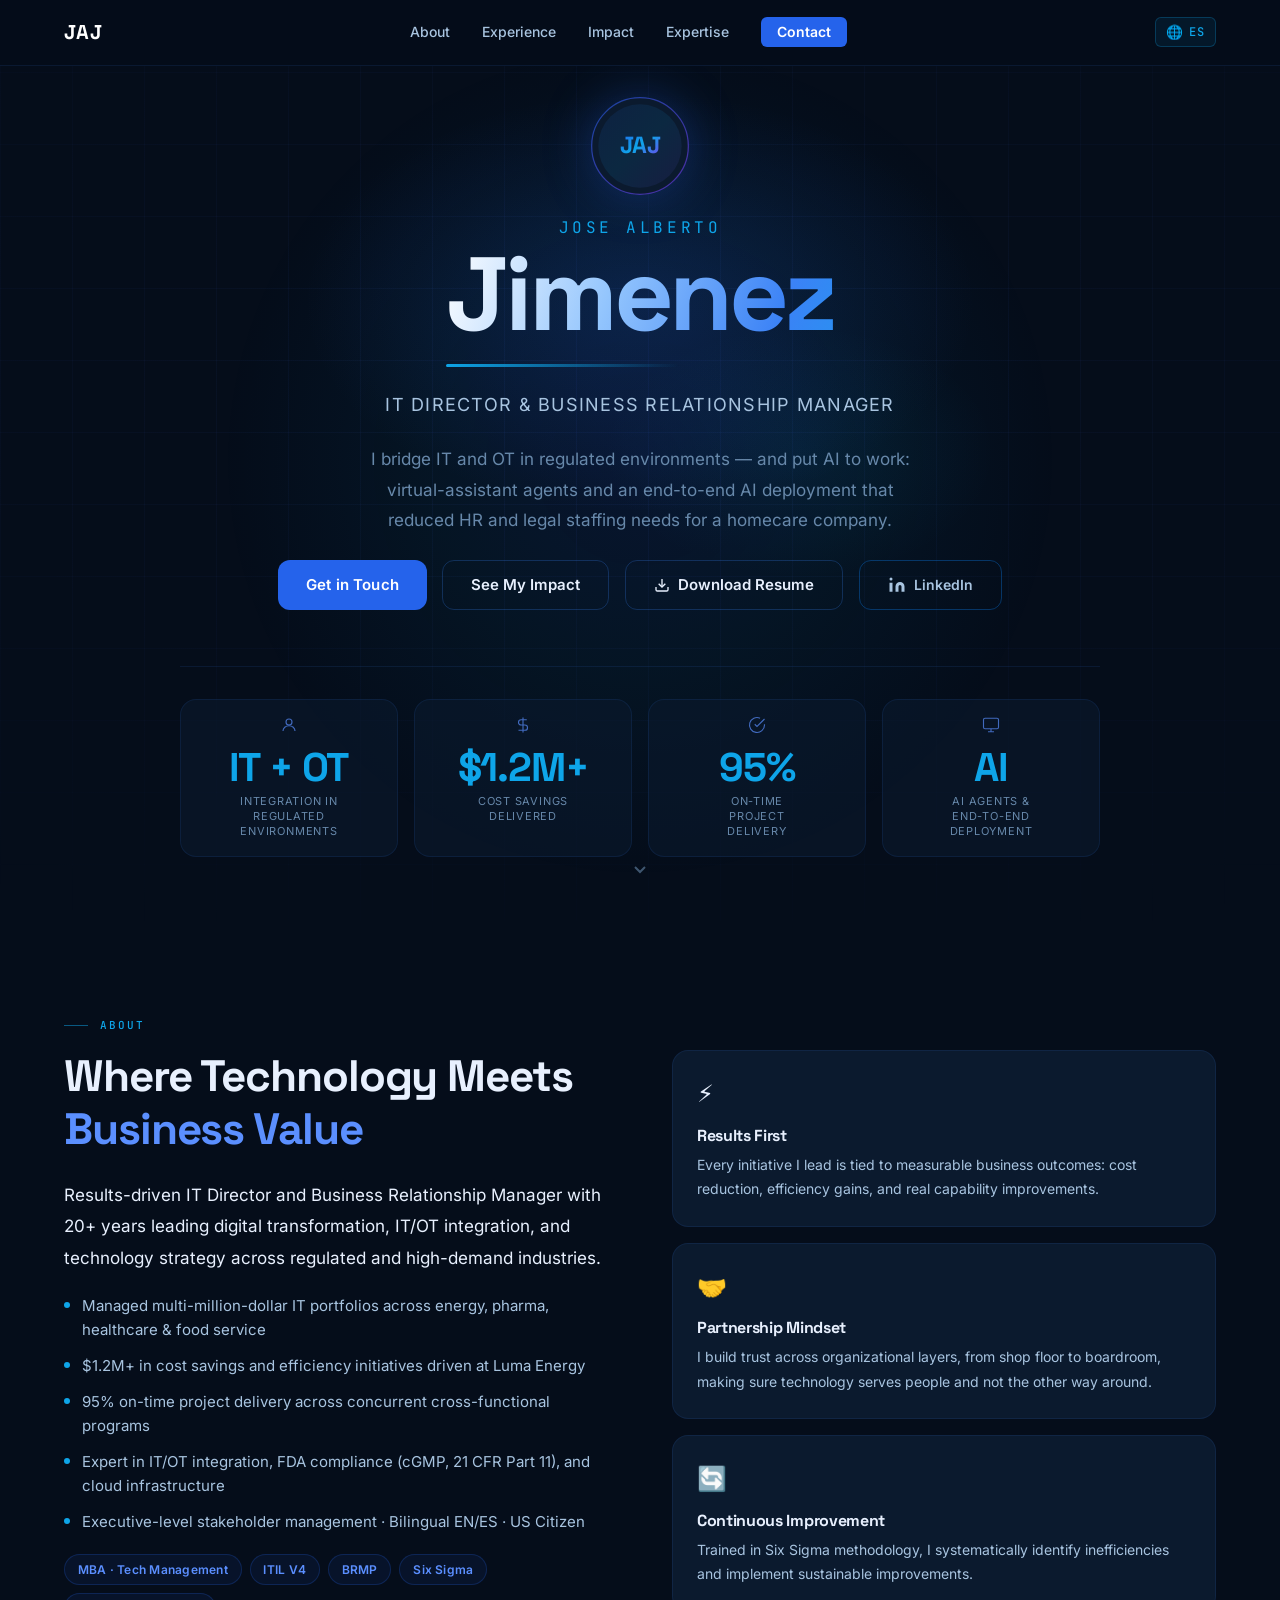
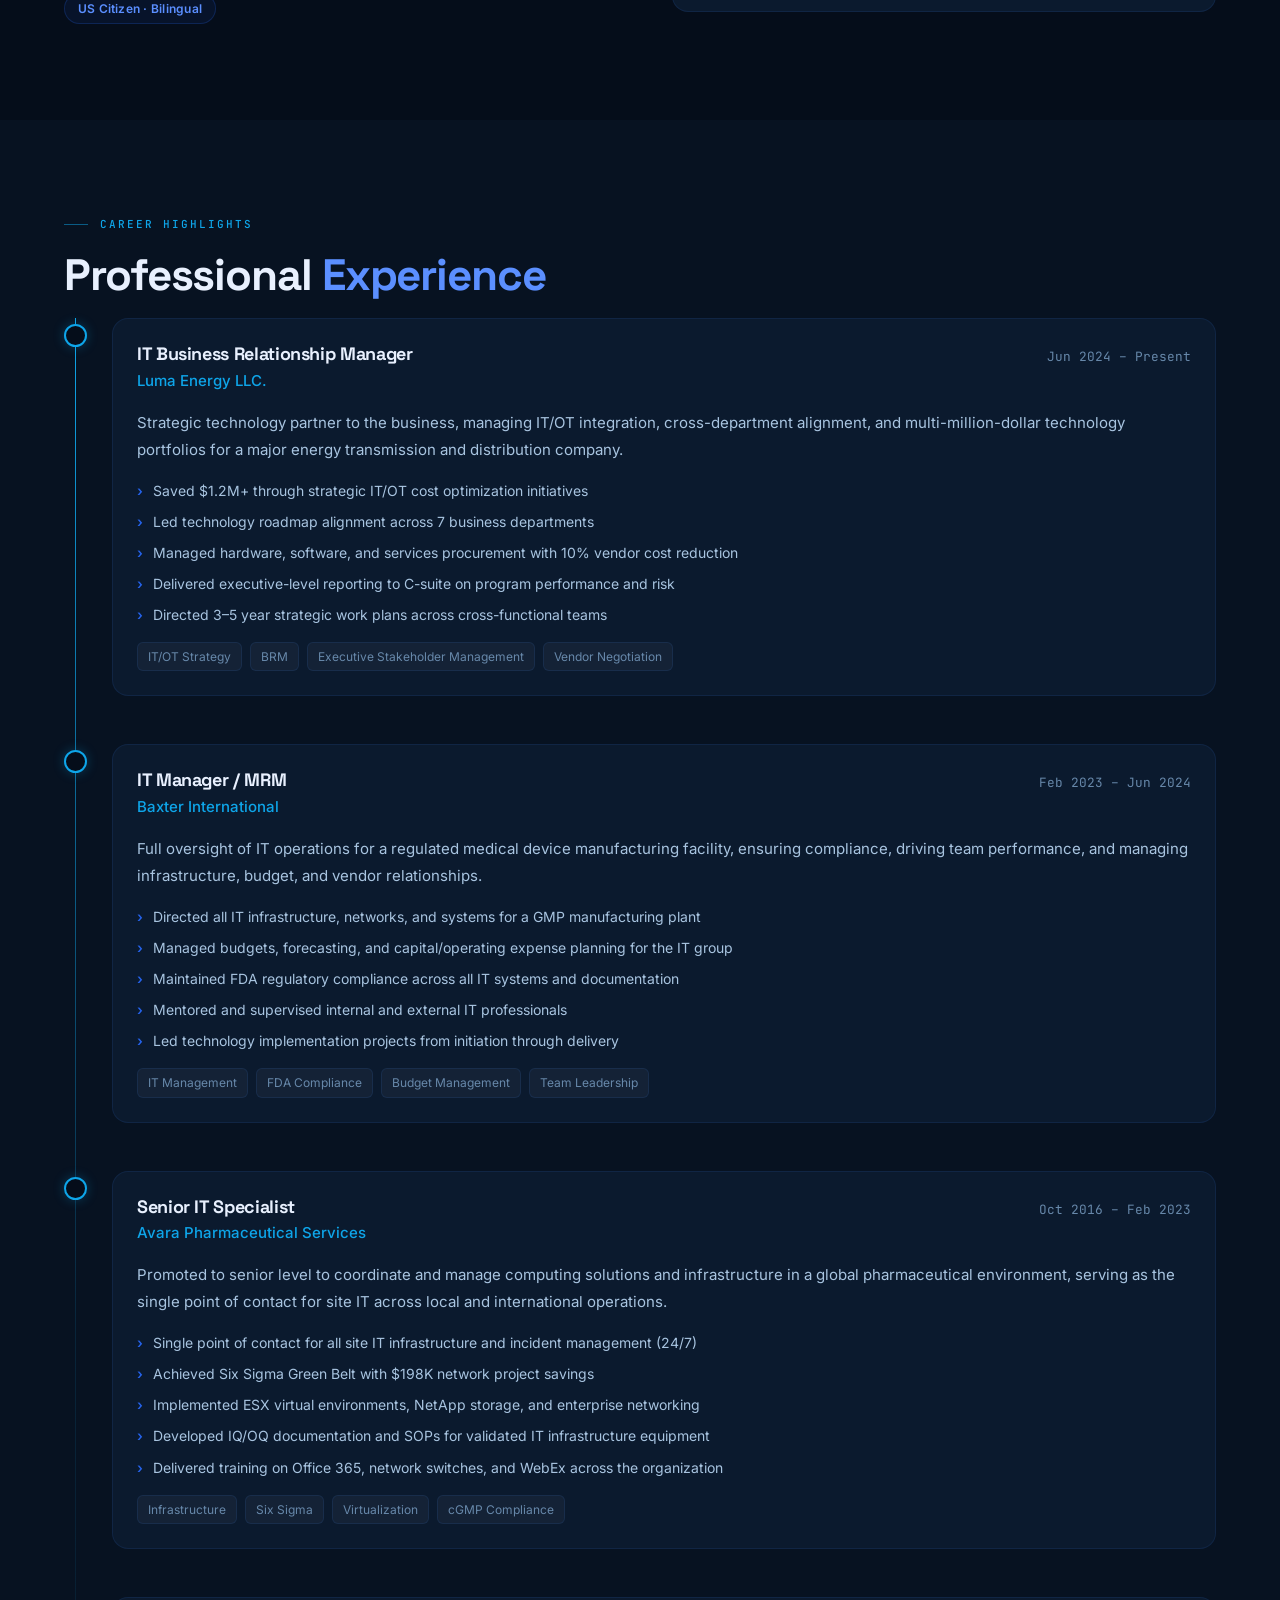
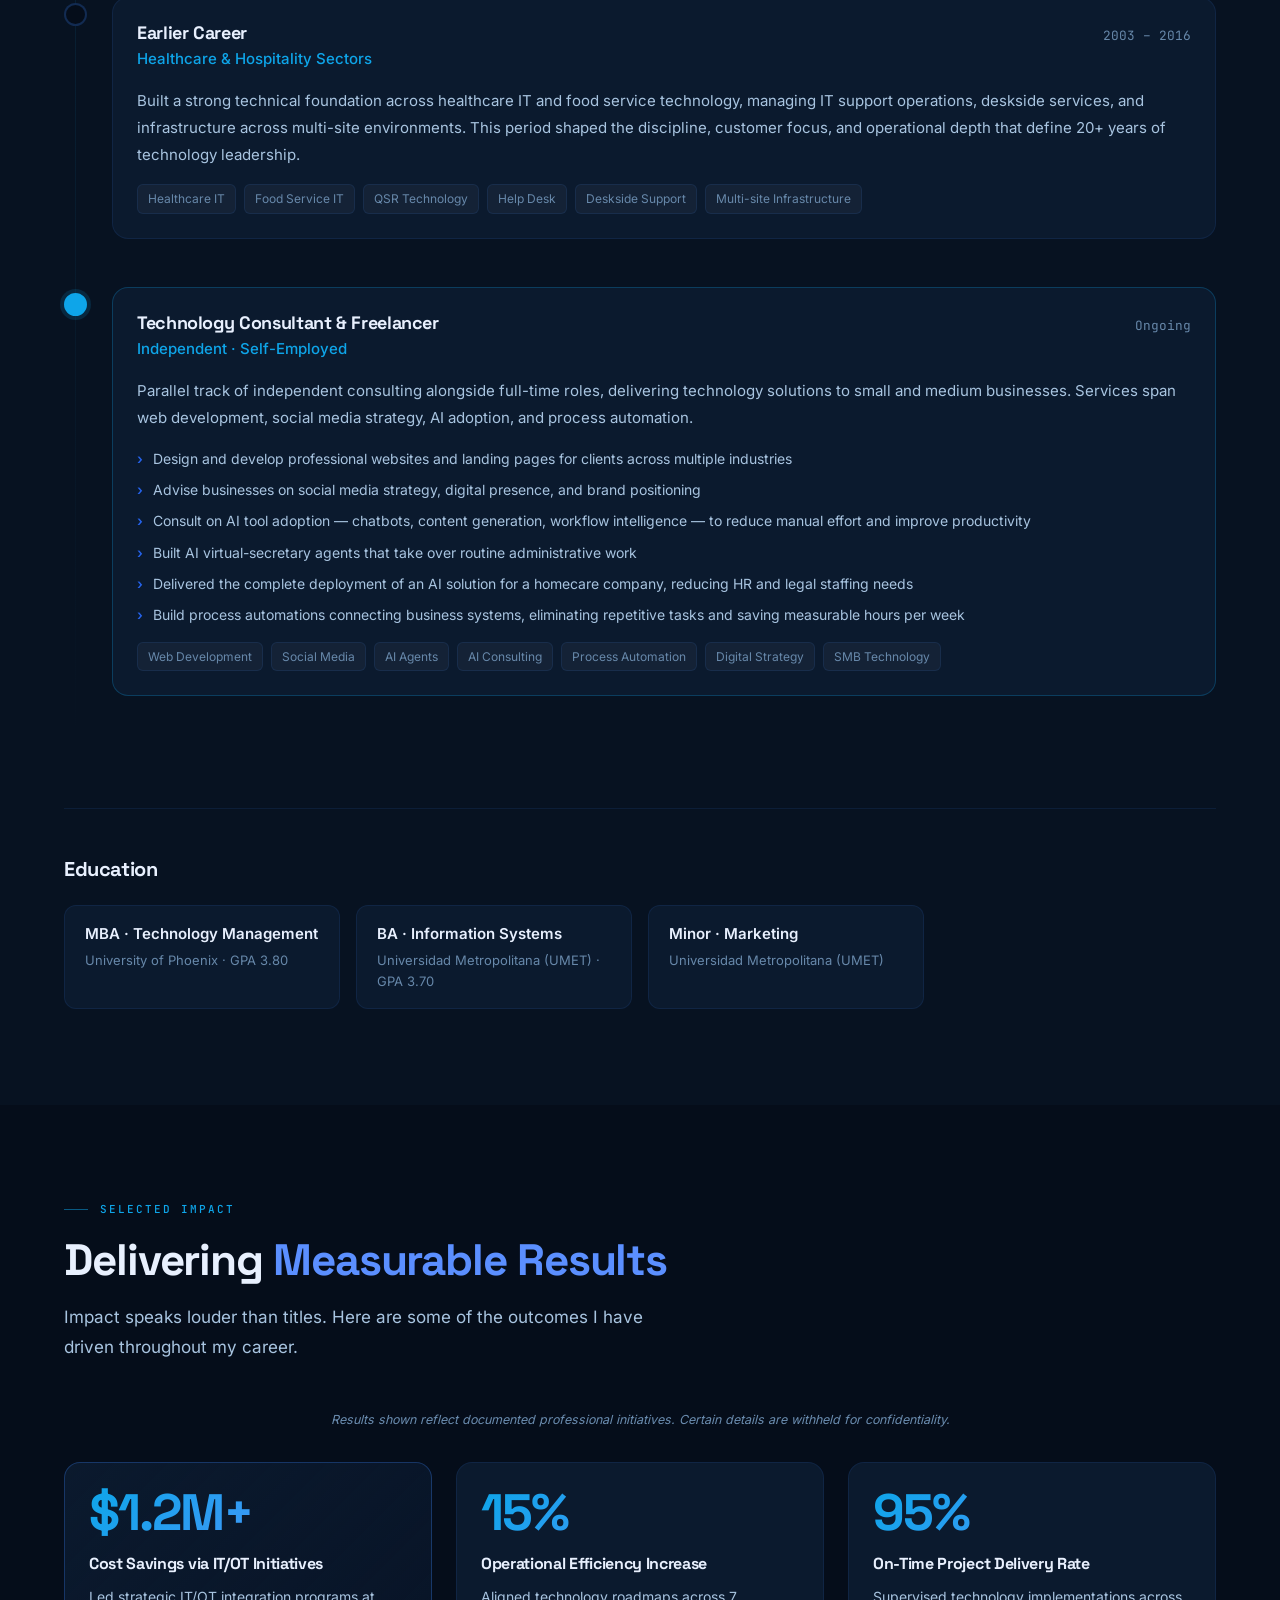
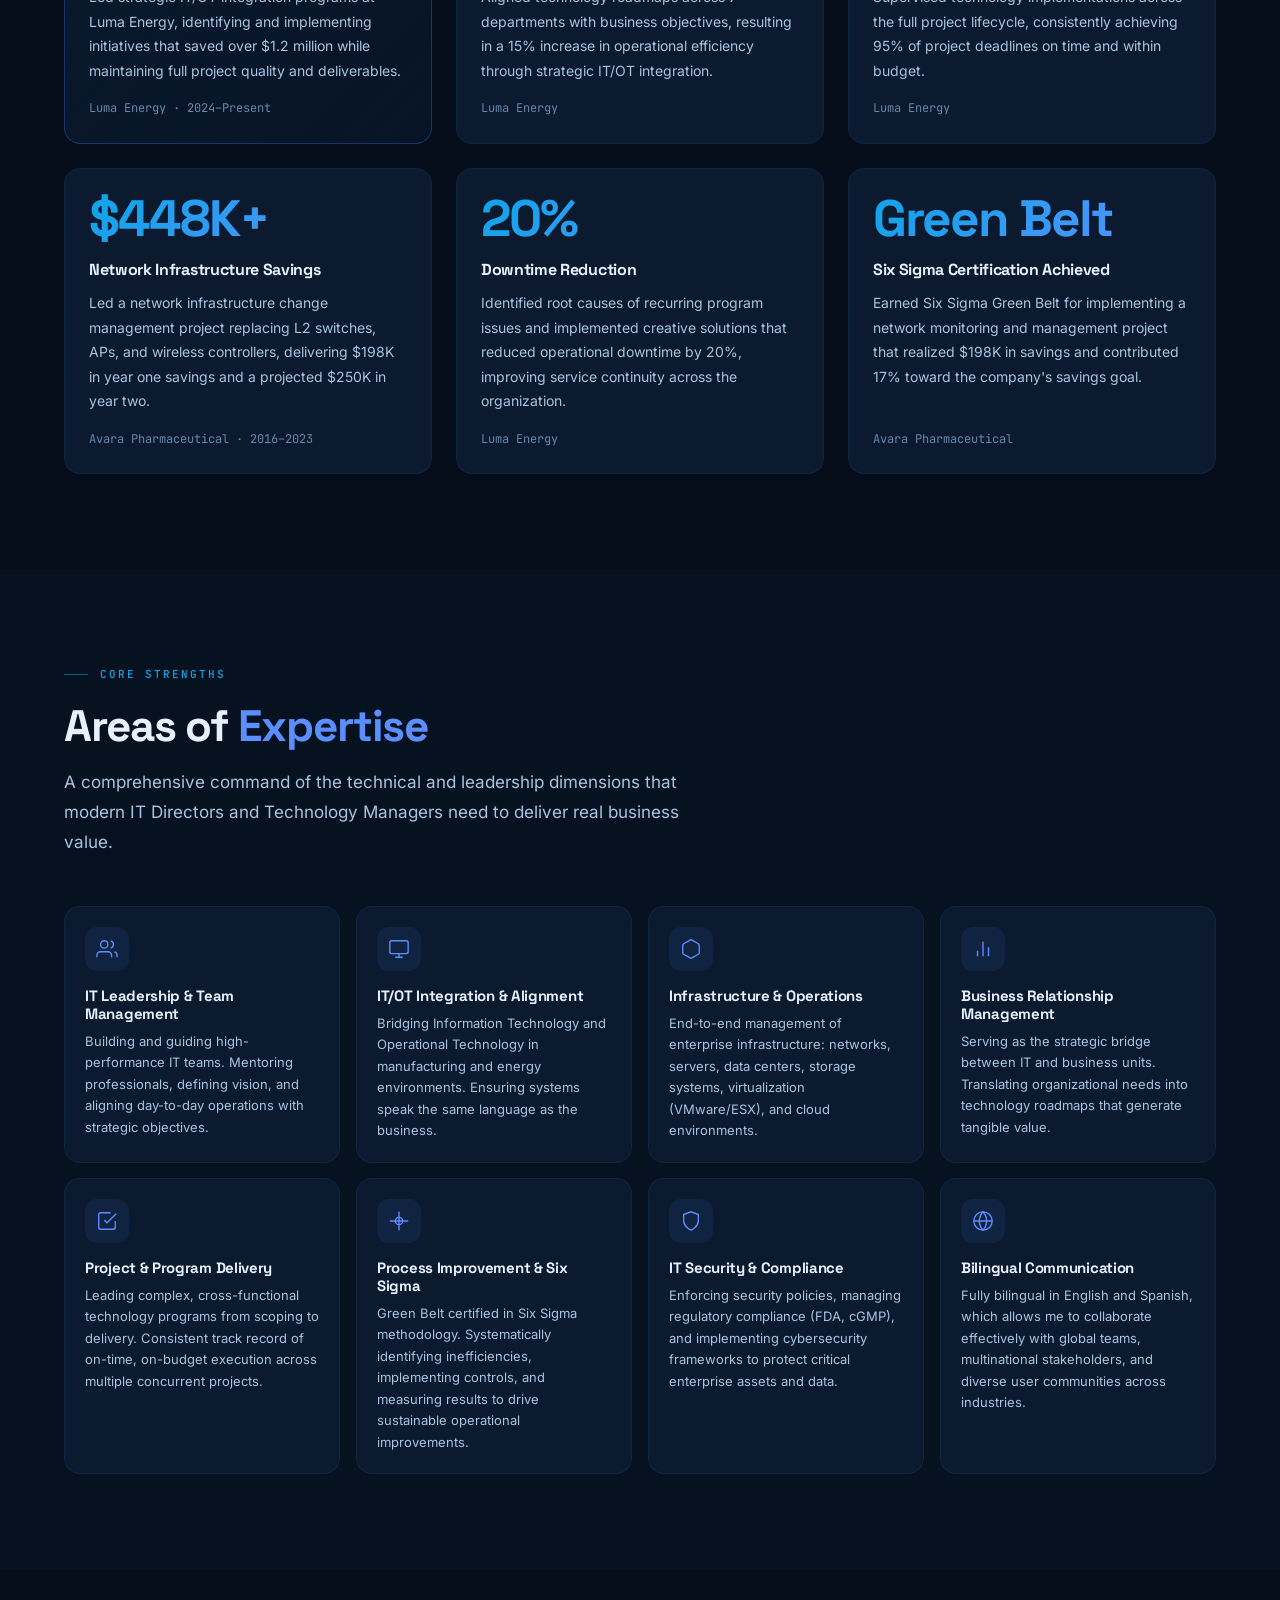
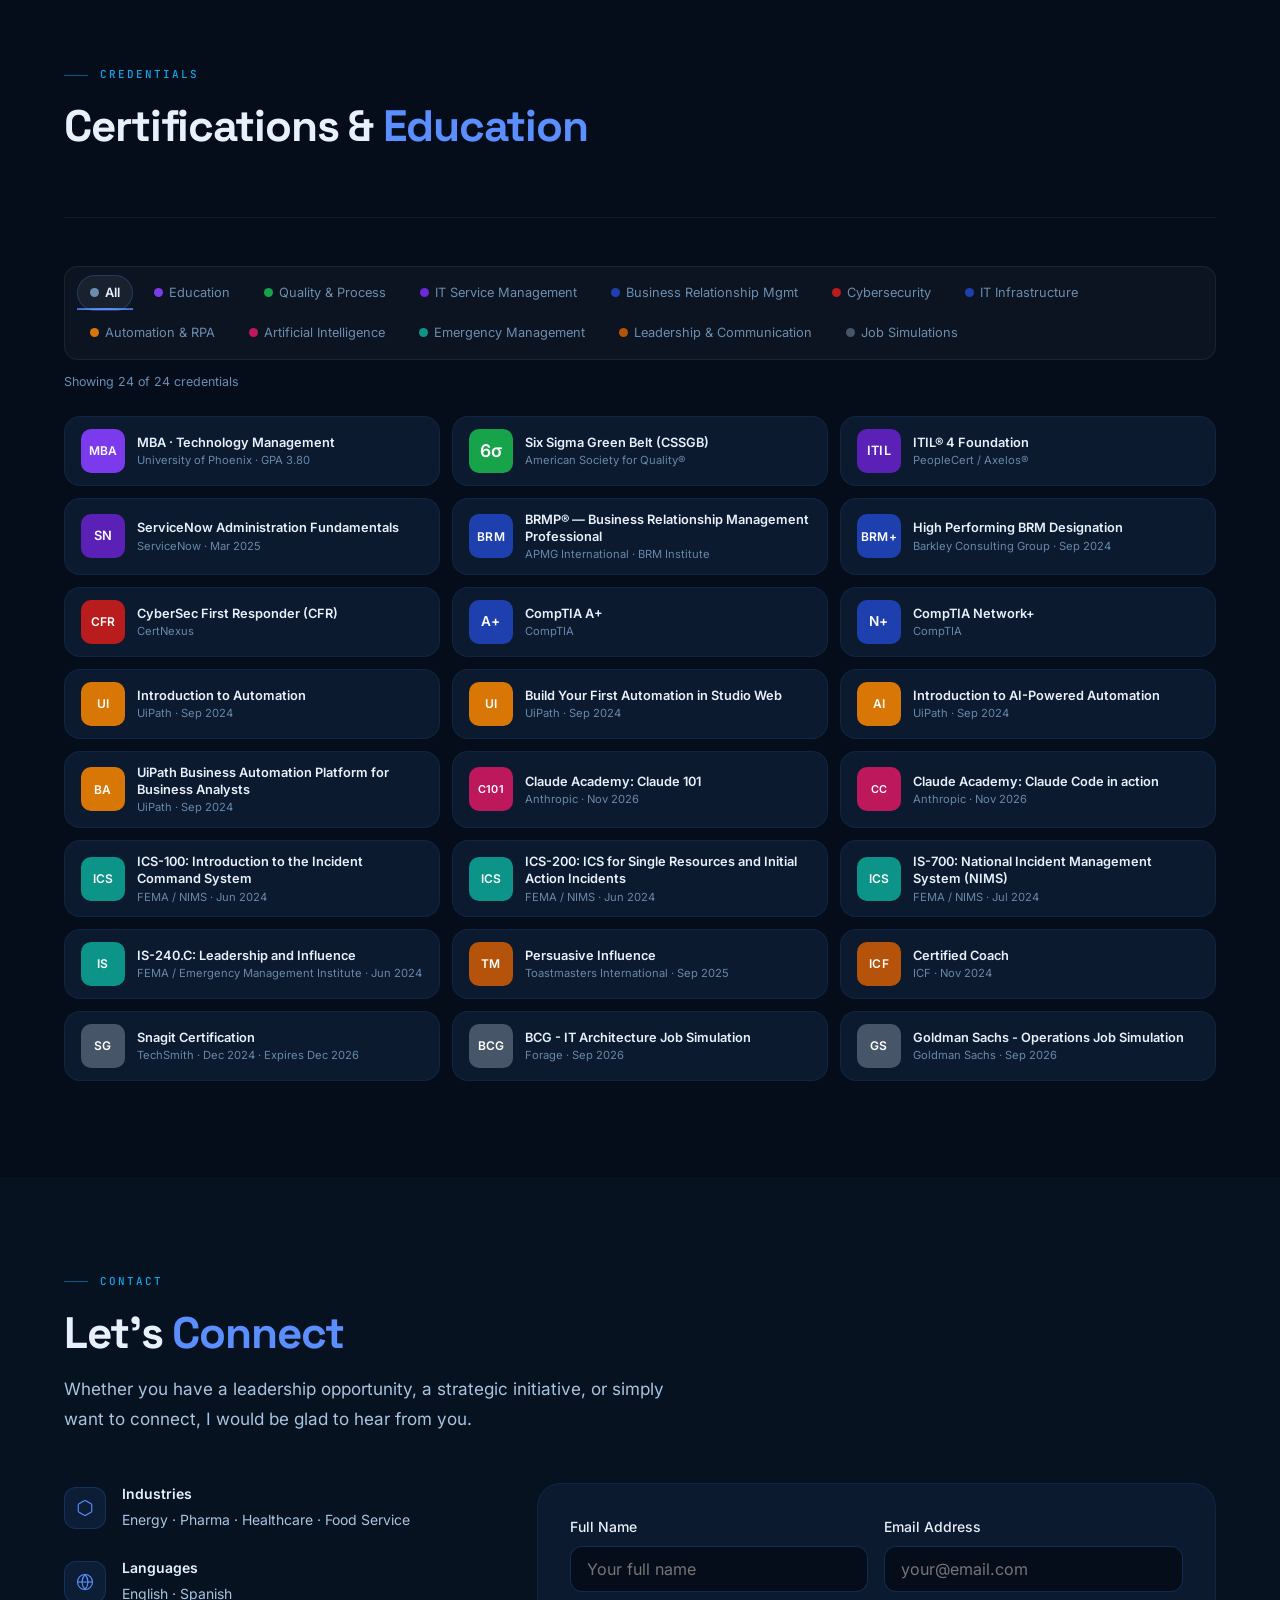
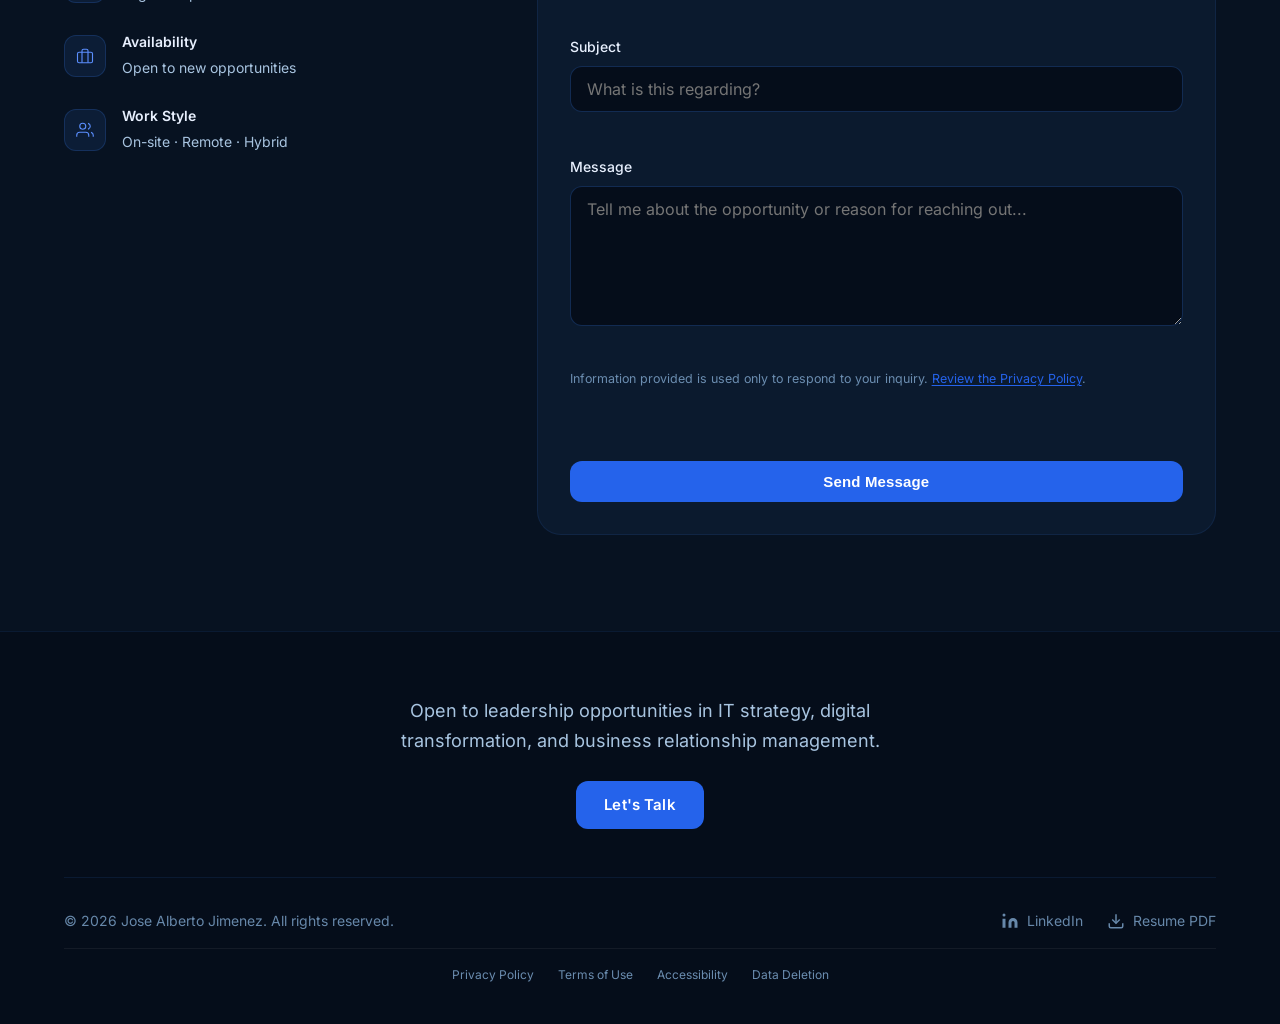
==== commit a233a770: "Reframe hero around problem solved and applied AI - New opening sentence (EN/ES): IT/OT in regulated" ====
--- a/index.html
+++ b/index.html
@@ -30,7 +30,7 @@
        PRIMARY SEO
   ═══════════════════════════════════════════════ -->
   <title>Jose Alberto Jimenez | IT Director &amp; Business Relationship Manager</title>
-  <meta name="description" content="IT Director and Business Relationship Manager with 20+ years in digital transformation and IT/OT integration. MBA, ITIL 4, BRMP, Six Sigma. Bilingual EN/ES." />
+  <meta name="description" content="IT Director and BRM bridging IT/OT in regulated environments and deploying AI agents. MBA, ITIL 4, BRMP, Six Sigma. Bilingual EN/ES." />
   <meta name="author" content="Jose Alberto Jimenez" />
   <meta name="robots" content="index, follow, max-snippet:-1, max-image-preview:large, max-video-preview:-1" />
   <meta name="googlebot" content="index, follow, max-snippet:-1, max-image-preview:large" />
@@ -42,7 +42,7 @@
   ═══════════════════════════════════════════════ -->
   <meta property="og:type" content="profile" />
   <meta property="og:title" content="Jose Alberto Jimenez | IT Director &amp; Business Relationship Manager" />
-  <meta property="og:description" content="IT Director and Business Relationship Manager with 20+ years in digital transformation and IT/OT integration. MBA, ITIL 4, BRMP, Six Sigma. Bilingual EN/ES." />
+  <meta property="og:description" content="IT Director and BRM bridging IT/OT in regulated environments and deploying AI agents. MBA, ITIL 4, BRMP, Six Sigma. Bilingual EN/ES." />
   <meta property="og:url" content="https://josealbertopr.com/" />
   <meta property="og:site_name" content="Jose Alberto Jimenez — IT Executive Portfolio" />
   <meta property="og:locale" content="en_US" />
@@ -60,7 +60,7 @@
   ═══════════════════════════════════════════════ -->
   <meta name="twitter:card" content="summary_large_image" />
   <meta name="twitter:title" content="Jose Alberto Jimenez | IT Director &amp; Business Relationship Manager" />
-  <meta name="twitter:description" content="IT Director and Business Relationship Manager with 20+ years in digital transformation and IT/OT integration. MBA, ITIL 4, BRMP, Six Sigma. Bilingual EN/ES." />
+  <meta name="twitter:description" content="IT Director and BRM bridging IT/OT in regulated environments and deploying AI agents. MBA, ITIL 4, BRMP, Six Sigma. Bilingual EN/ES." />
   <meta name="twitter:image" content="https://josealbertopr.com/og-image.jpg" />
   <meta name="twitter:image:alt" content="Jose Alberto Jimenez — IT Director &amp; Business Relationship Manager" />
   <!-- [PENDIENTE] twitter:site / twitter:creator removed: no verified X/Twitter account provided -->
@@ -126,7 +126,7 @@
         "IT Director",
         "IT Manager"
       ],
-      "description": "Senior IT leader with 20+ years of experience in IT strategy, IT/OT integration, digital transformation, infrastructure management, and technology leadership across energy, pharmaceutical, healthcare, and food service industries.",
+      "description": "Senior IT leader with 20+ years of experience bridging IT and OT in regulated environments, digital transformation, infrastructure, technology leadership and applied AI (AI agents and AI deployment).",
       "url": "https://josealbertopr.com/",
       "sameAs": [
         "https://www.linkedin.com/in/jose-alberto-jimenez-it"
@@ -319,7 +319,9 @@
         "Social Media Strategy",
         "AI Consulting",
         "Process Automation",
-        "SMB Technology Consulting"
+        "SMB Technology Consulting",
+        "AI Agents",
+        "AI Adoption"
       ]
     },
     {
@@ -455,7 +457,7 @@
           <span class="hero__lastname">Jimenez</span>
         </h1>
         <p class="hero__title" data-i18n="hero.title">IT Director &amp; Business Relationship Manager</p>
-        <p class="hero__sub" data-i18n="hero.sub">IT executive who turns technology investment into measurable business results — 20+ years across energy, pharma, healthcare &amp; food service.</p>
+        <p class="hero__sub" data-i18n="hero.sub">I bridge IT and OT in regulated environments — and put AI to work: virtual-assistant agents and an end-to-end AI deployment that reduced HR and legal staffing needs for a homecare company.</p>
         <div class="hero__actions">
           <a href="#contact" class="btn btn--primary btn--magnetic" data-i18n="hero.cta1">Get in Touch</a>
           <a href="#impact" class="btn btn--ghost btn--magnetic" data-i18n="hero.cta2">See My Impact</a>
@@ -473,8 +475,8 @@
             <div class="hero__stat-icon" aria-hidden="true">
               <svg width="18" height="18" viewBox="0 0 24 24" fill="none" stroke="currentColor" stroke-width="1.5"><circle cx="12" cy="8" r="4"/><path d="M4 20c0-4 3.6-7 8-7s8 3 8 7"/></svg>
             </div>
-            <span class="hero__stat-value">20+</span>
-            <span class="hero__stat-label" data-i18n="hero.stat1">Years of Experience</span>
+            <span class="hero__stat-value">IT + OT</span>
+            <span class="hero__stat-label" data-i18n="hero.stat1">Integration in Regulated Environments</span>
           </div>
           <div class="hero__stat">
             <div class="hero__stat-icon" aria-hidden="true">
@@ -494,8 +496,8 @@
             <div class="hero__stat-icon" aria-hidden="true">
               <svg width="18" height="18" viewBox="0 0 24 24" fill="none" stroke="currentColor" stroke-width="1.5"><rect x="2" y="3" width="20" height="14" rx="2"/><path d="M8 21h8M12 17v4"/></svg>
             </div>
-            <span class="hero__stat-value">4</span>
-            <span class="hero__stat-label" data-i18n="hero.stat4">Industries Served</span>
+            <span class="hero__stat-value">AI</span>
+            <span class="hero__stat-label" data-i18n="hero.stat4">AI Agents &amp; End-to-End Deployment</span>
           </div>
         </div>
       </div>
--- a/styles.css
+++ b/styles.css
@@ -701,15 +701,14 @@
 
 /* Stats — stagger entry */
 .hero__stats {
-  display: flex;
-  gap: var(--space-8);
-  flex-wrap: wrap;
-  justify-content: center;
+  display: grid;
+  grid-template-columns: repeat(4, minmax(0, 1fr));
+  gap: var(--space-4);
   margin-top: var(--space-8);
   padding-top: var(--space-8);
   border-top: 1px solid var(--color-border);
   width: 100%;
-  max-width: 700px;
+  max-width: 920px;
 }
 
 .hero__stat {
@@ -723,7 +722,8 @@
   border: 1px solid var(--color-border);
   border-radius: var(--radius-lg);
   background: rgba(11, 26, 46, 0.6);
-  min-width: 130px;
+  min-width: 0;
+  text-align: center;
   transition: border-color 200ms var(--ease-out), background 200ms var(--ease-out);
 }
 @media (hover: hover) and (pointer: fine) {
@@ -1680,7 +1680,7 @@
   .nav__links     { display: none; }
   .nav__hamburger { display: flex; }
 
-  .hero__stats { gap: var(--space-5); }
+  .hero__stats { grid-template-columns: repeat(2, minmax(0, 1fr)); gap: var(--space-4); max-width: 520px; }
 
   .expertise__grid { grid-template-columns: 1fr 1fr; }
 
@@ -1704,7 +1704,6 @@
   .footer__links    { justify-content: center; }
   .certs-grid       { grid-template-columns: 1fr; }
   .hero__stats      { gap: var(--space-3); }
-  .hero__stat       { min-width: 0; flex: 1 1 calc(50% - var(--space-3)); }
 }
 
 /* ============================================================
--- a/styles.css
+++ b/styles.css
@@ -701,15 +701,14 @@
 
 /* Stats — stagger entry */
 .hero__stats {
-  display: flex;
-  gap: var(--space-8);
-  flex-wrap: wrap;
-  justify-content: center;
+  display: grid;
+  grid-template-columns: repeat(4, minmax(0, 1fr));
+  gap: var(--space-4);
   margin-top: var(--space-8);
   padding-top: var(--space-8);
   border-top: 1px solid var(--color-border);
   width: 100%;
-  max-width: 700px;
+  max-width: 920px;
 }
 
 .hero__stat {
@@ -723,7 +722,8 @@
   border: 1px solid var(--color-border);
   border-radius: var(--radius-lg);
   background: rgba(11, 26, 46, 0.6);
-  min-width: 130px;
+  min-width: 0;
+  text-align: center;
   transition: border-color 200ms var(--ease-out), background 200ms var(--ease-out);
 }
 @media (hover: hover) and (pointer: fine) {
@@ -1680,7 +1680,7 @@
   .nav__links     { display: none; }
   .nav__hamburger { display: flex; }
 
-  .hero__stats { gap: var(--space-5); }
+  .hero__stats { grid-template-columns: repeat(2, minmax(0, 1fr)); gap: var(--space-4); max-width: 520px; }
 
   .expertise__grid { grid-template-columns: 1fr 1fr; }
 
@@ -1704,7 +1704,6 @@
   .footer__links    { justify-content: center; }
   .certs-grid       { grid-template-columns: 1fr; }
   .hero__stats      { gap: var(--space-3); }
-  .hero__stat       { min-width: 0; flex: 1 1 calc(50% - var(--space-3)); }
 }
 
 /* ============================================================
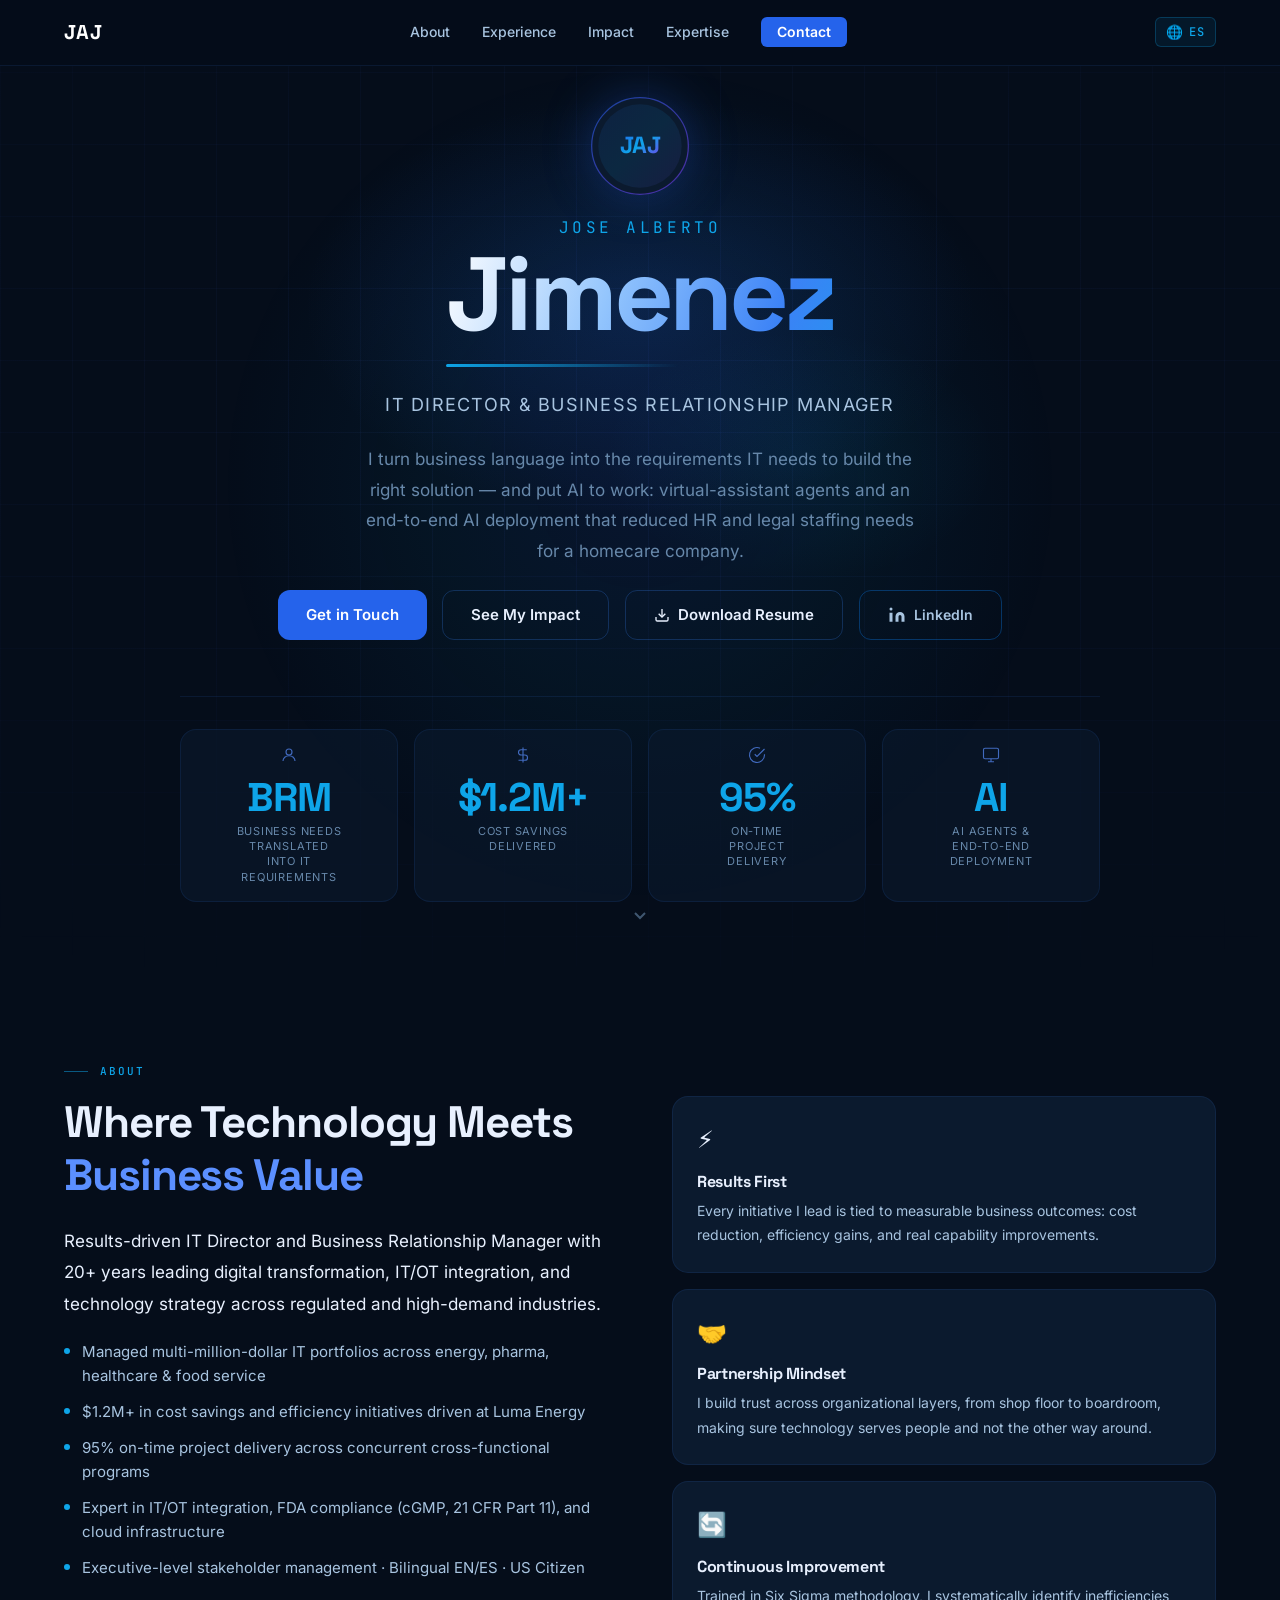
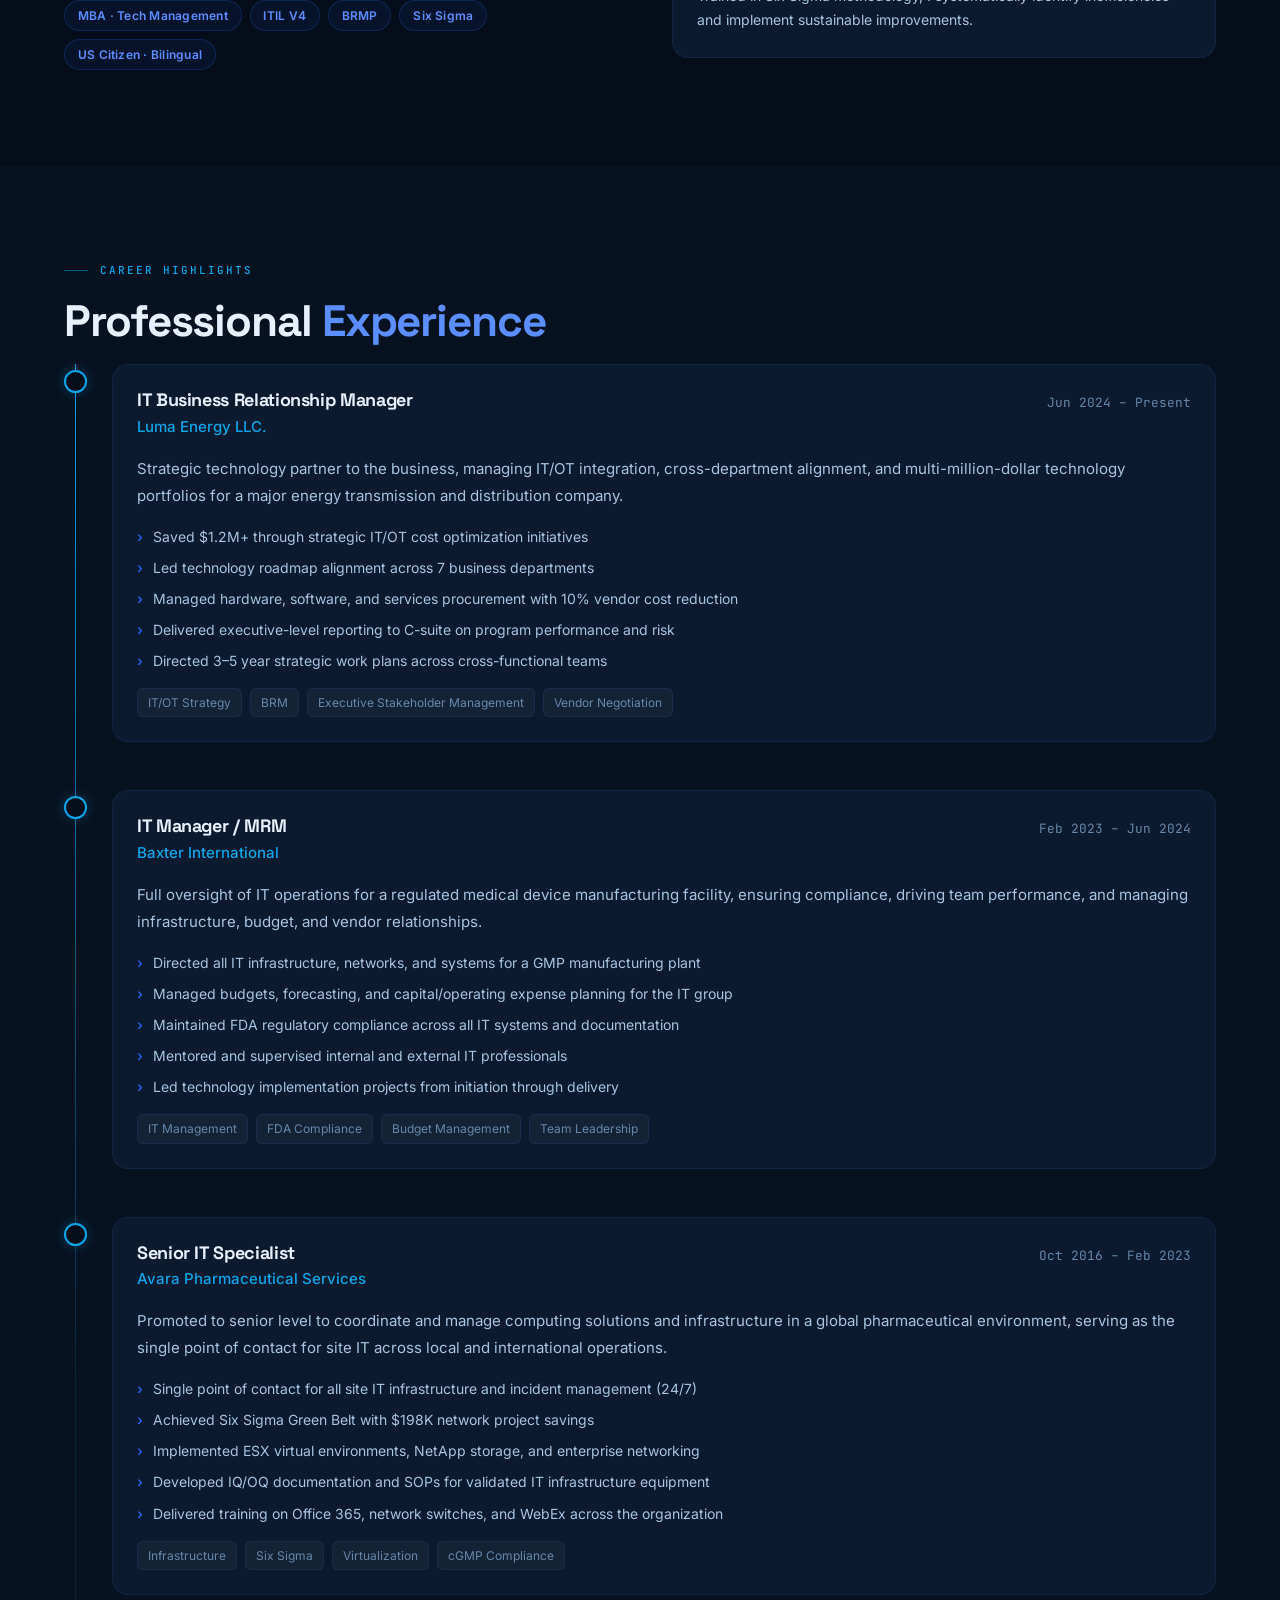
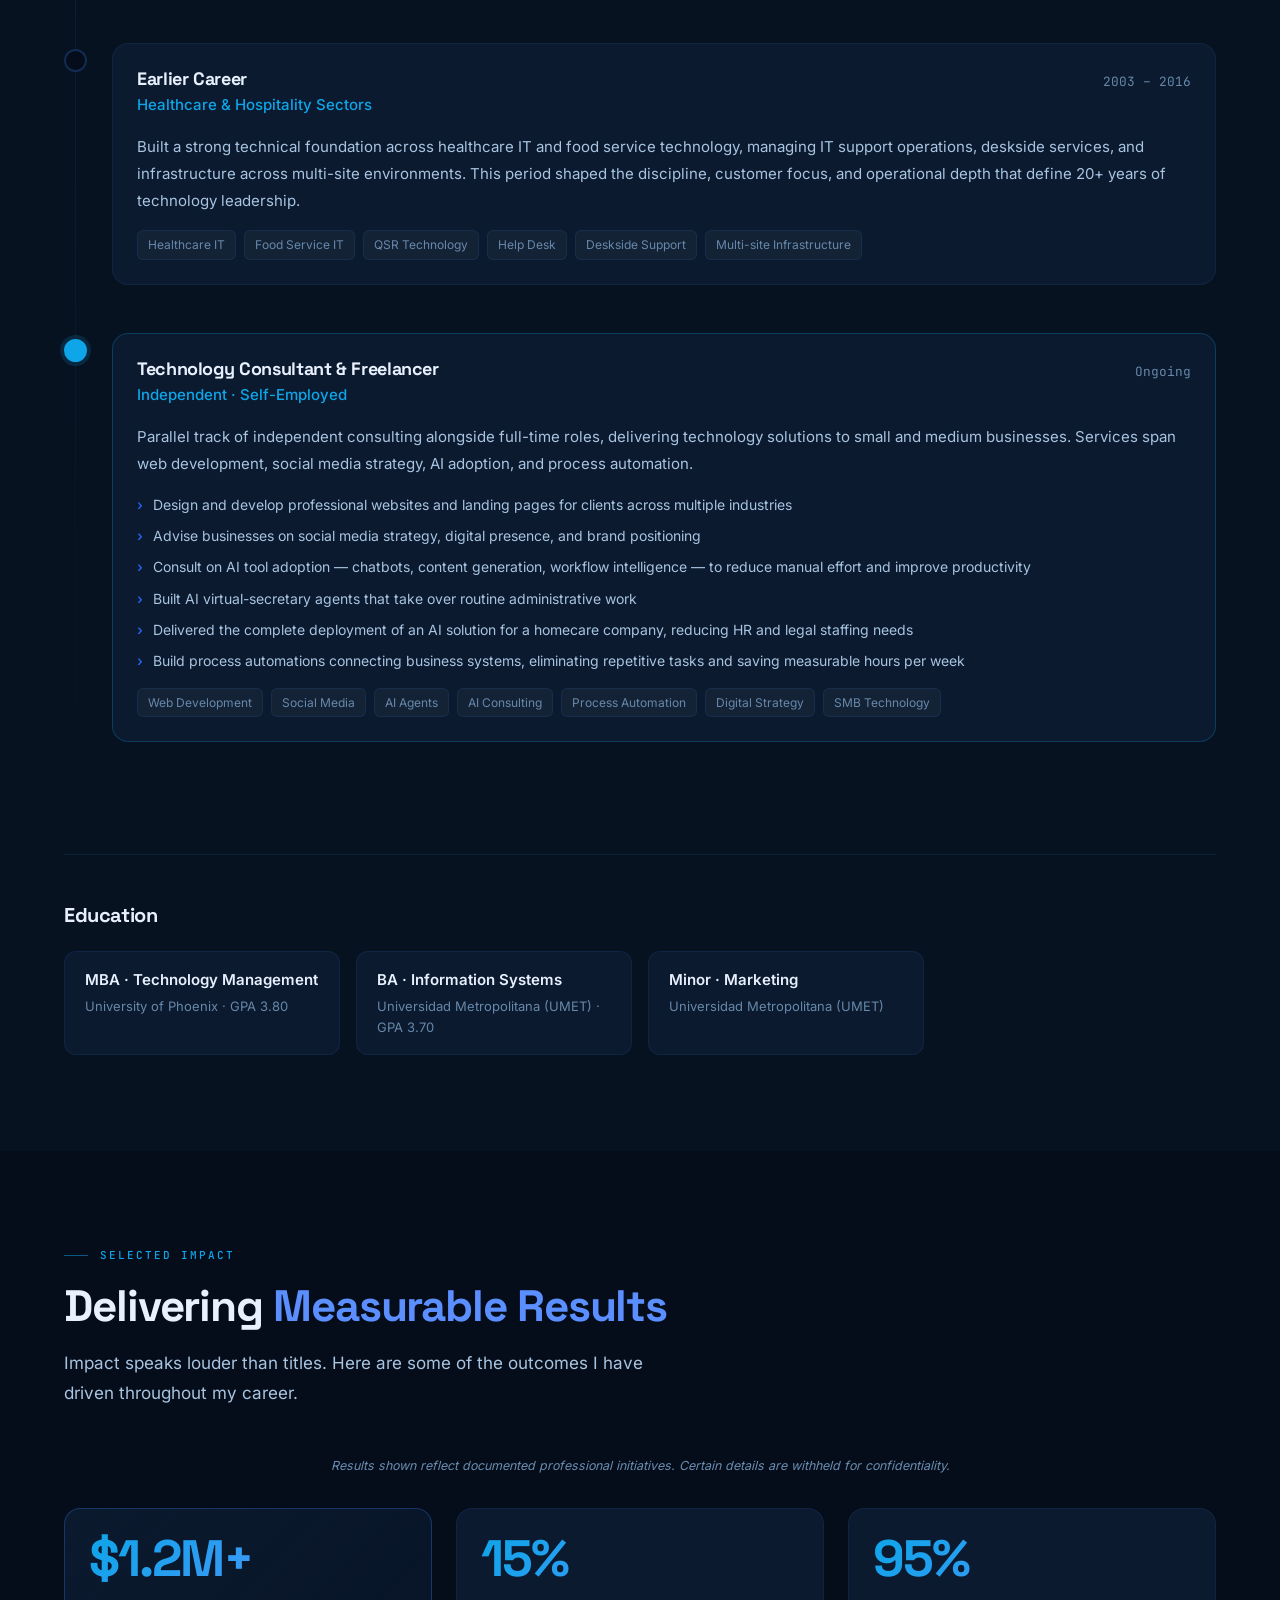
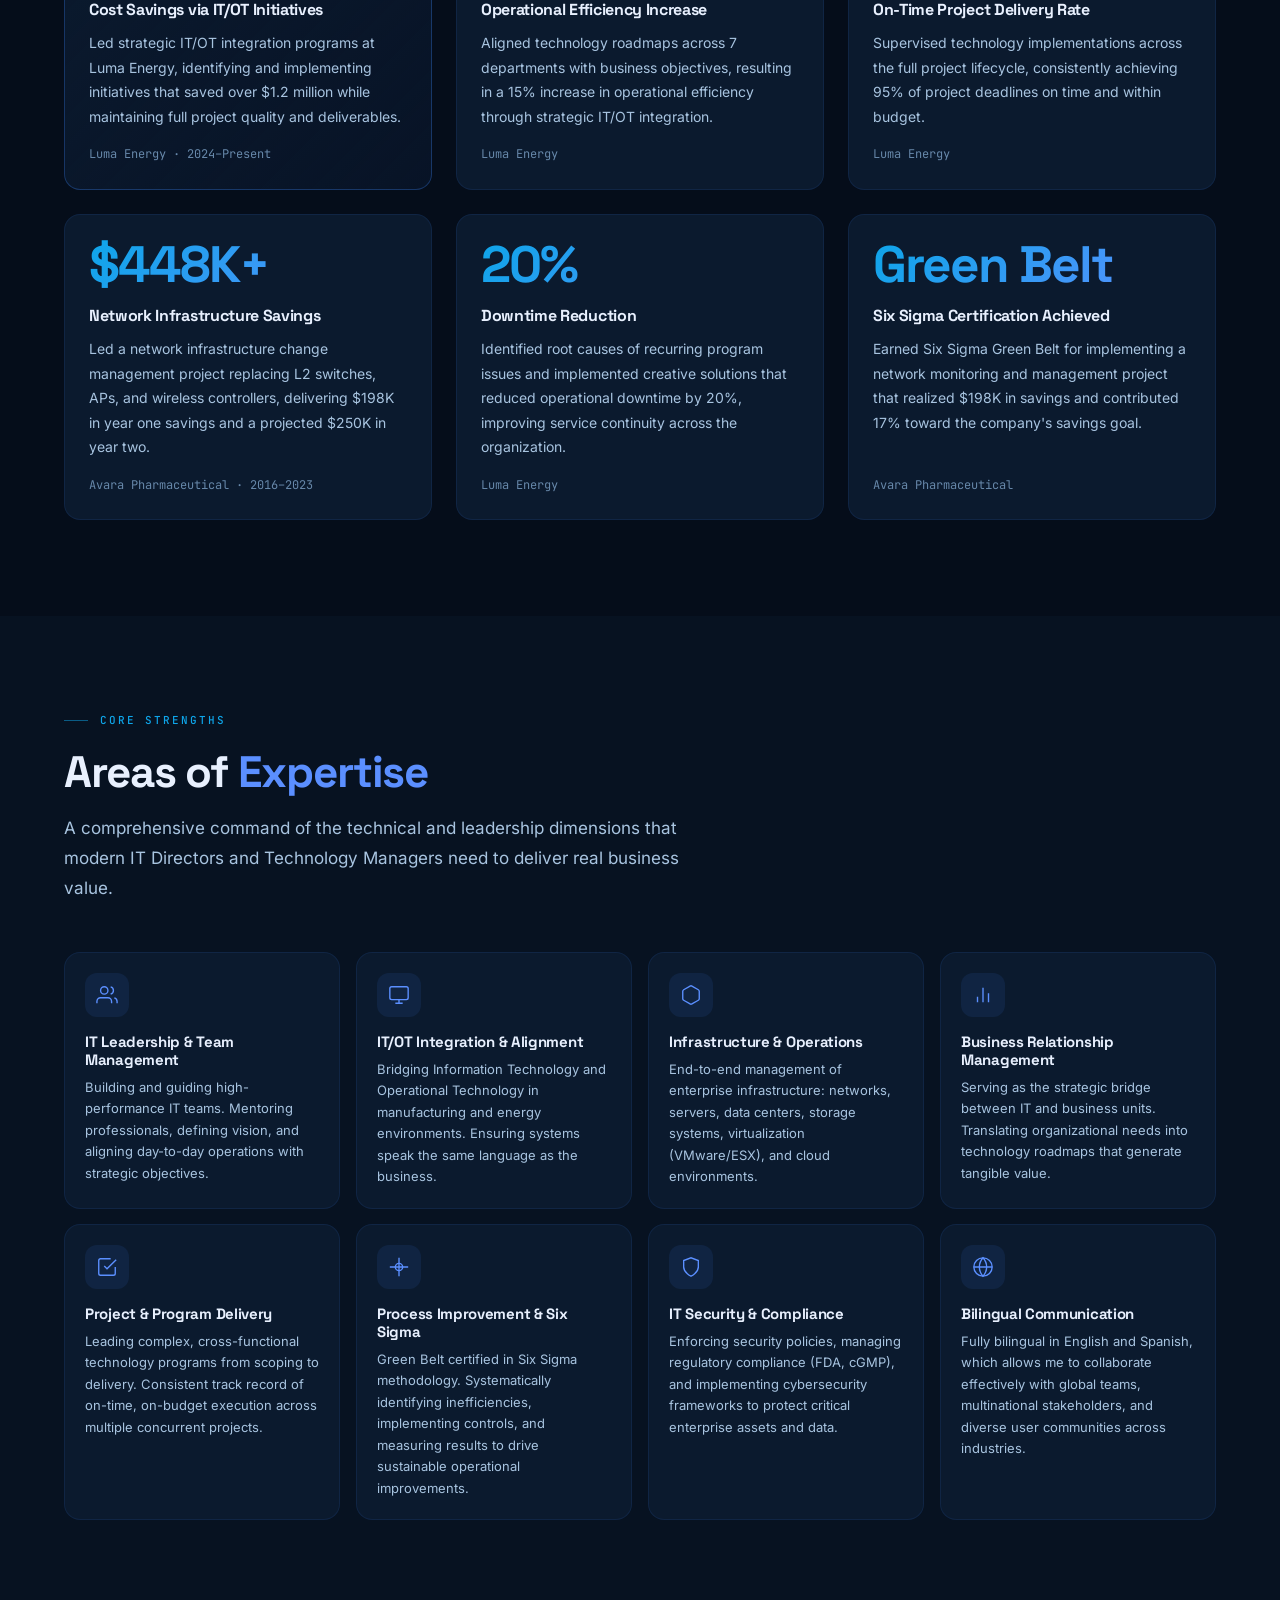
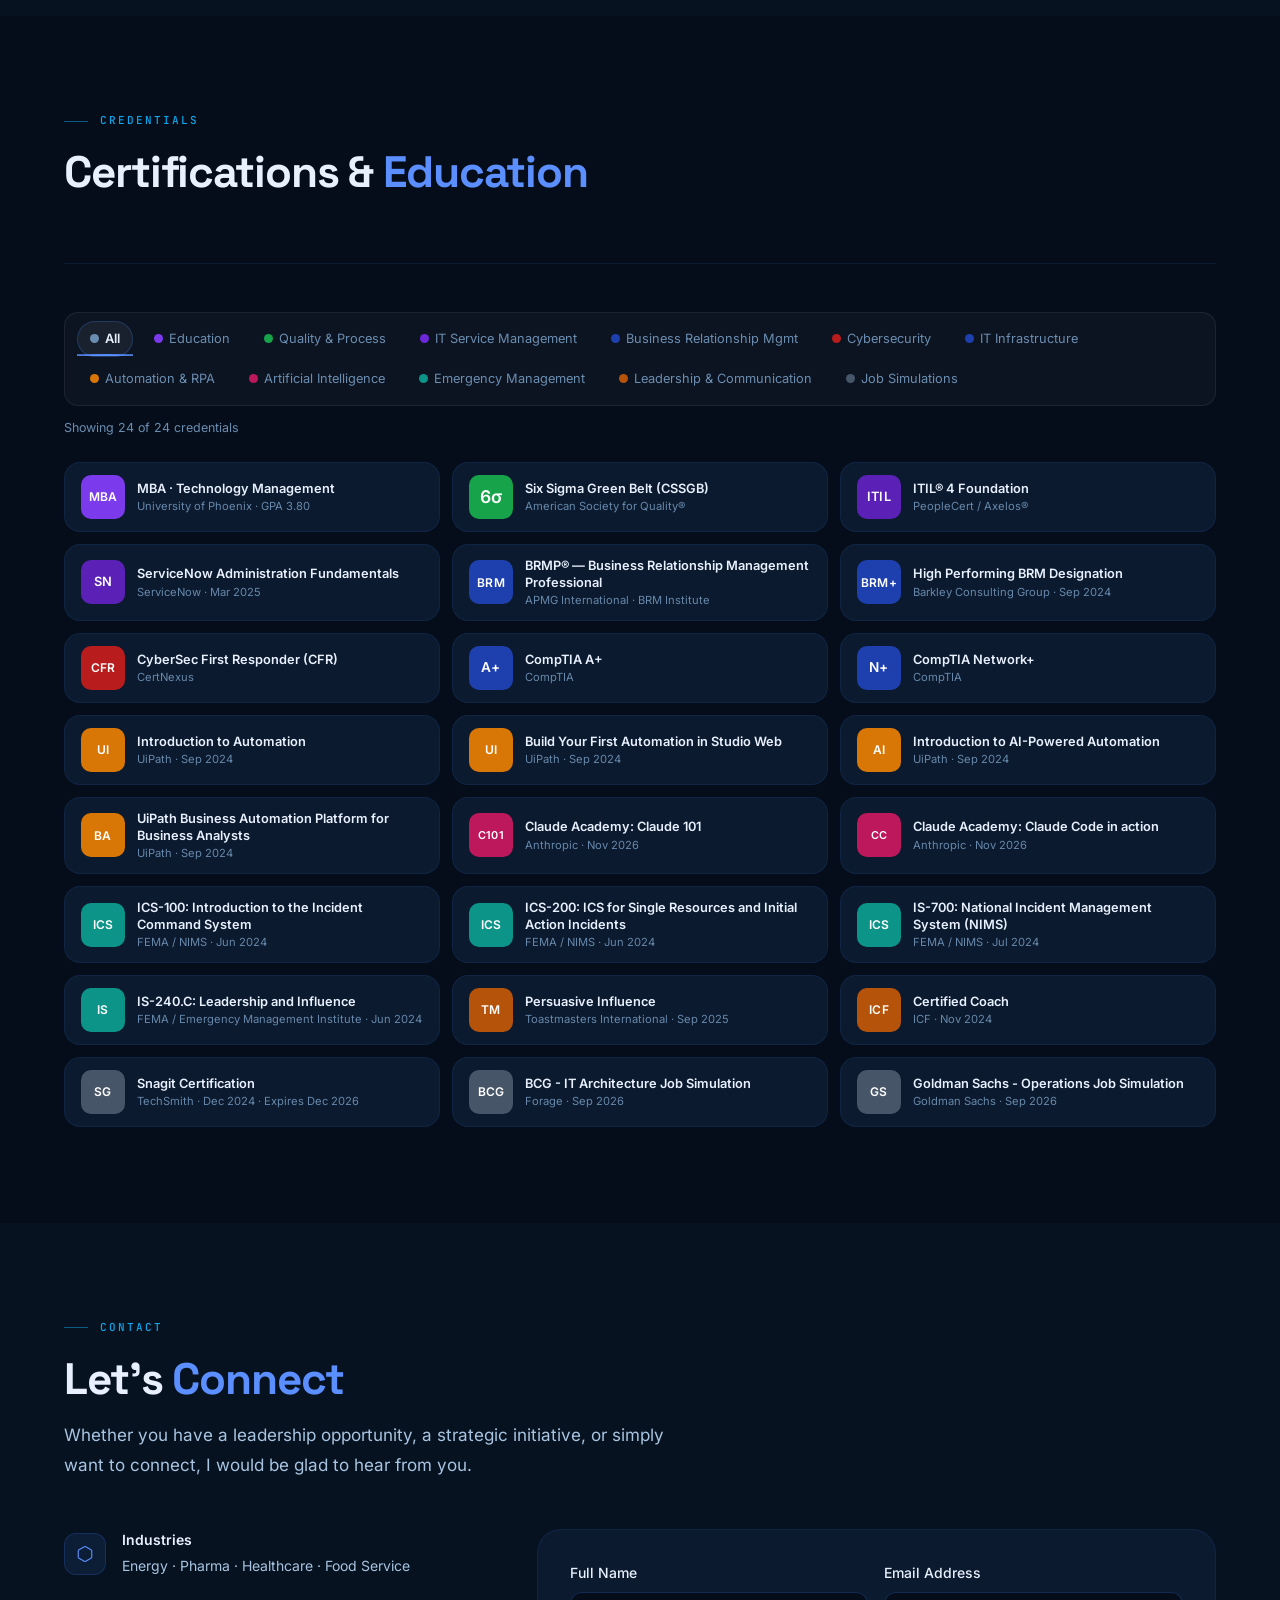
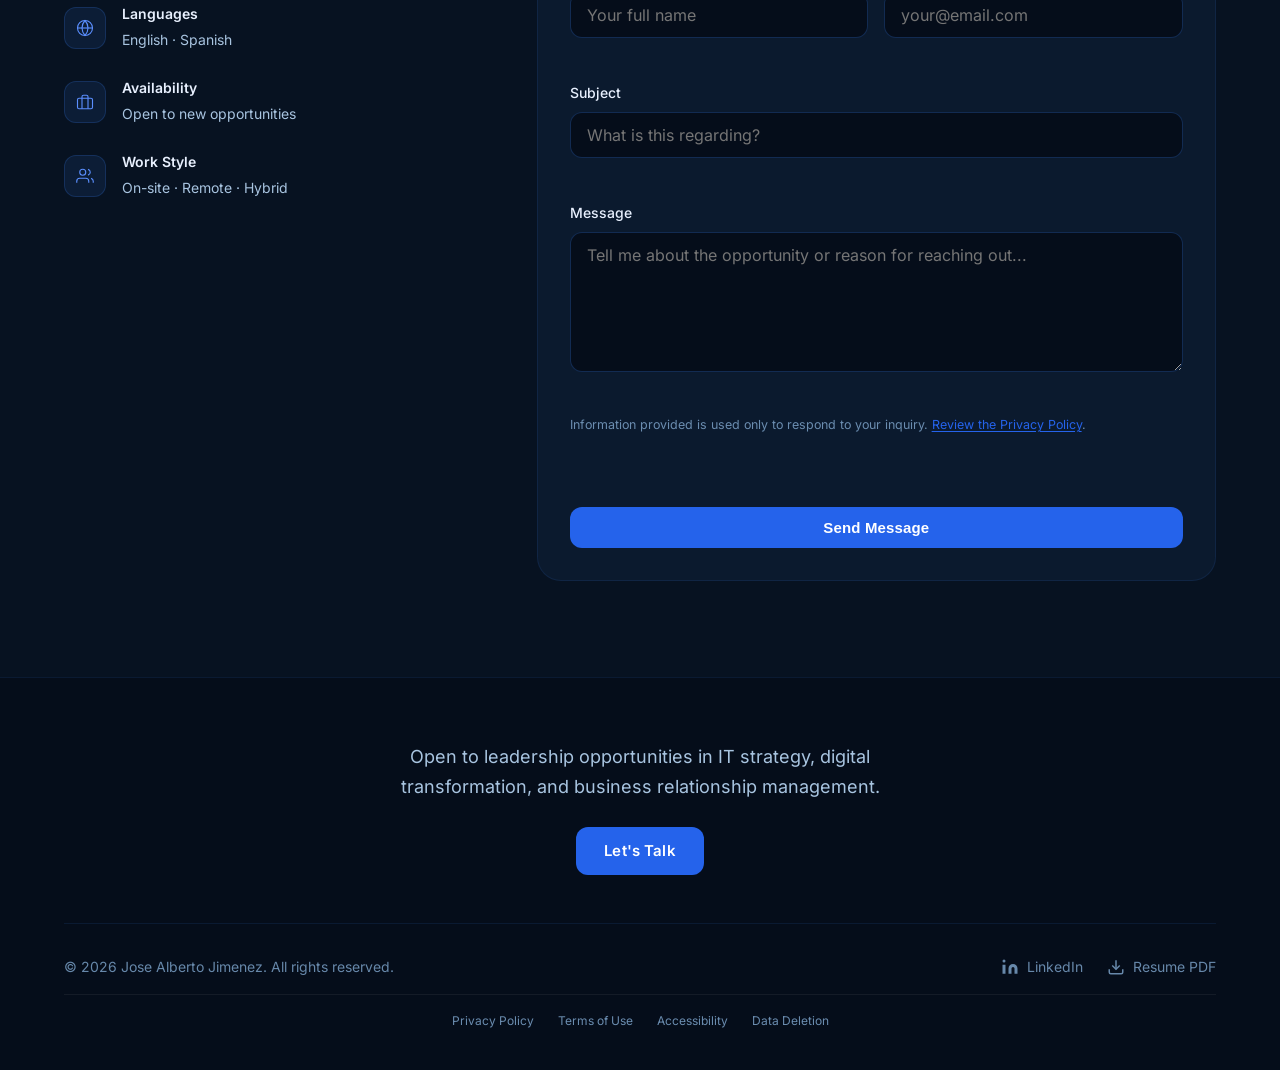
==== commit 841d48c0: "Hero: replace IT/OT framing with business-needs-to-IT-requirements message Co-Authored-By: Claude So" ====
--- a/index.html
+++ b/index.html
@@ -30,7 +30,7 @@
        PRIMARY SEO
   ═══════════════════════════════════════════════ -->
   <title>Jose Alberto Jimenez | IT Director &amp; Business Relationship Manager</title>
-  <meta name="description" content="IT Director and BRM bridging IT/OT in regulated environments and deploying AI agents. MBA, ITIL 4, BRMP, Six Sigma. Bilingual EN/ES." />
+  <meta name="description" content="IT Director and BRM turning business needs into IT requirements and deploying AI agents. MBA, ITIL 4, BRMP, Six Sigma. Bilingual EN/ES." />
   <meta name="author" content="Jose Alberto Jimenez" />
   <meta name="robots" content="index, follow, max-snippet:-1, max-image-preview:large, max-video-preview:-1" />
   <meta name="googlebot" content="index, follow, max-snippet:-1, max-image-preview:large" />
@@ -42,7 +42,7 @@
   ═══════════════════════════════════════════════ -->
   <meta property="og:type" content="profile" />
   <meta property="og:title" content="Jose Alberto Jimenez | IT Director &amp; Business Relationship Manager" />
-  <meta property="og:description" content="IT Director and BRM bridging IT/OT in regulated environments and deploying AI agents. MBA, ITIL 4, BRMP, Six Sigma. Bilingual EN/ES." />
+  <meta property="og:description" content="IT Director and BRM turning business needs into IT requirements and deploying AI agents. MBA, ITIL 4, BRMP, Six Sigma. Bilingual EN/ES." />
   <meta property="og:url" content="https://josealbertopr.com/" />
   <meta property="og:site_name" content="Jose Alberto Jimenez — IT Executive Portfolio" />
   <meta property="og:locale" content="en_US" />
@@ -60,7 +60,7 @@
   ═══════════════════════════════════════════════ -->
   <meta name="twitter:card" content="summary_large_image" />
   <meta name="twitter:title" content="Jose Alberto Jimenez | IT Director &amp; Business Relationship Manager" />
-  <meta name="twitter:description" content="IT Director and BRM bridging IT/OT in regulated environments and deploying AI agents. MBA, ITIL 4, BRMP, Six Sigma. Bilingual EN/ES." />
+  <meta name="twitter:description" content="IT Director and BRM turning business needs into IT requirements and deploying AI agents. MBA, ITIL 4, BRMP, Six Sigma. Bilingual EN/ES." />
   <meta name="twitter:image" content="https://josealbertopr.com/og-image.jpg" />
   <meta name="twitter:image:alt" content="Jose Alberto Jimenez — IT Director &amp; Business Relationship Manager" />
   <!-- [PENDIENTE] twitter:site / twitter:creator removed: no verified X/Twitter account provided -->
@@ -126,7 +126,7 @@
         "IT Director",
         "IT Manager"
       ],
-      "description": "Senior IT leader with 20+ years of experience bridging IT and OT in regulated environments, digital transformation, infrastructure, technology leadership and applied AI (AI agents and AI deployment).",
+      "description": "Senior IT leader with 20+ years of experience translating business needs into IT requirements, digital transformation, infrastructure, technology leadership and applied AI (AI agents and AI deployment).",
       "url": "https://josealbertopr.com/",
       "sameAs": [
         "https://www.linkedin.com/in/jose-alberto-jimenez-it"
@@ -457,7 +457,7 @@
           <span class="hero__lastname">Jimenez</span>
         </h1>
         <p class="hero__title" data-i18n="hero.title">IT Director &amp; Business Relationship Manager</p>
-        <p class="hero__sub" data-i18n="hero.sub">I bridge IT and OT in regulated environments — and put AI to work: virtual-assistant agents and an end-to-end AI deployment that reduced HR and legal staffing needs for a homecare company.</p>
+        <p class="hero__sub" data-i18n="hero.sub">I turn business language into the requirements IT needs to build the right solution — and put AI to work: virtual-assistant agents and an end-to-end AI deployment that reduced HR and legal staffing needs for a homecare company.</p>
         <div class="hero__actions">
           <a href="#contact" class="btn btn--primary btn--magnetic" data-i18n="hero.cta1">Get in Touch</a>
           <a href="#impact" class="btn btn--ghost btn--magnetic" data-i18n="hero.cta2">See My Impact</a>
@@ -475,8 +475,8 @@
             <div class="hero__stat-icon" aria-hidden="true">
               <svg width="18" height="18" viewBox="0 0 24 24" fill="none" stroke="currentColor" stroke-width="1.5"><circle cx="12" cy="8" r="4"/><path d="M4 20c0-4 3.6-7 8-7s8 3 8 7"/></svg>
             </div>
-            <span class="hero__stat-value">IT + OT</span>
-            <span class="hero__stat-label" data-i18n="hero.stat1">Integration in Regulated Environments</span>
+            <span class="hero__stat-value">BRM</span>
+            <span class="hero__stat-label" data-i18n="hero.stat1">Business Needs Translated into IT Requirements</span>
           </div>
           <div class="hero__stat">
             <div class="hero__stat-icon" aria-hidden="true">
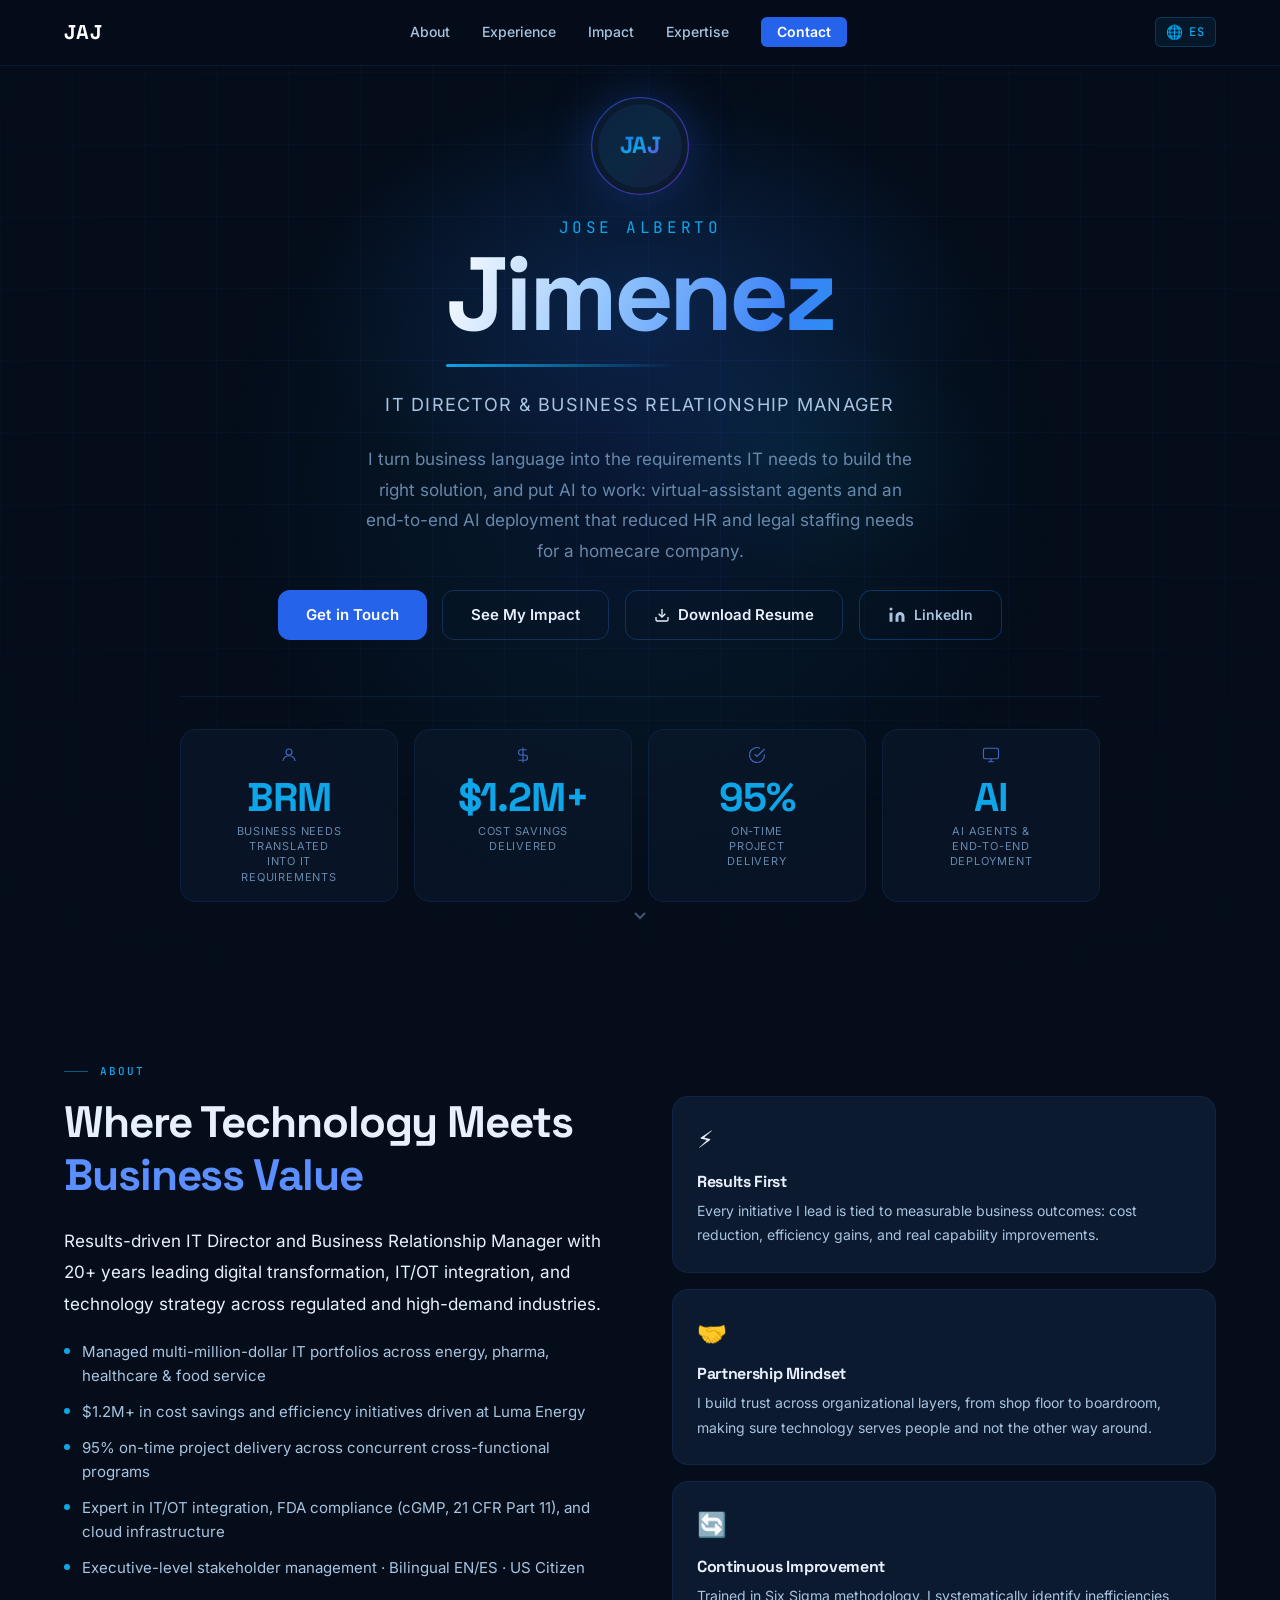
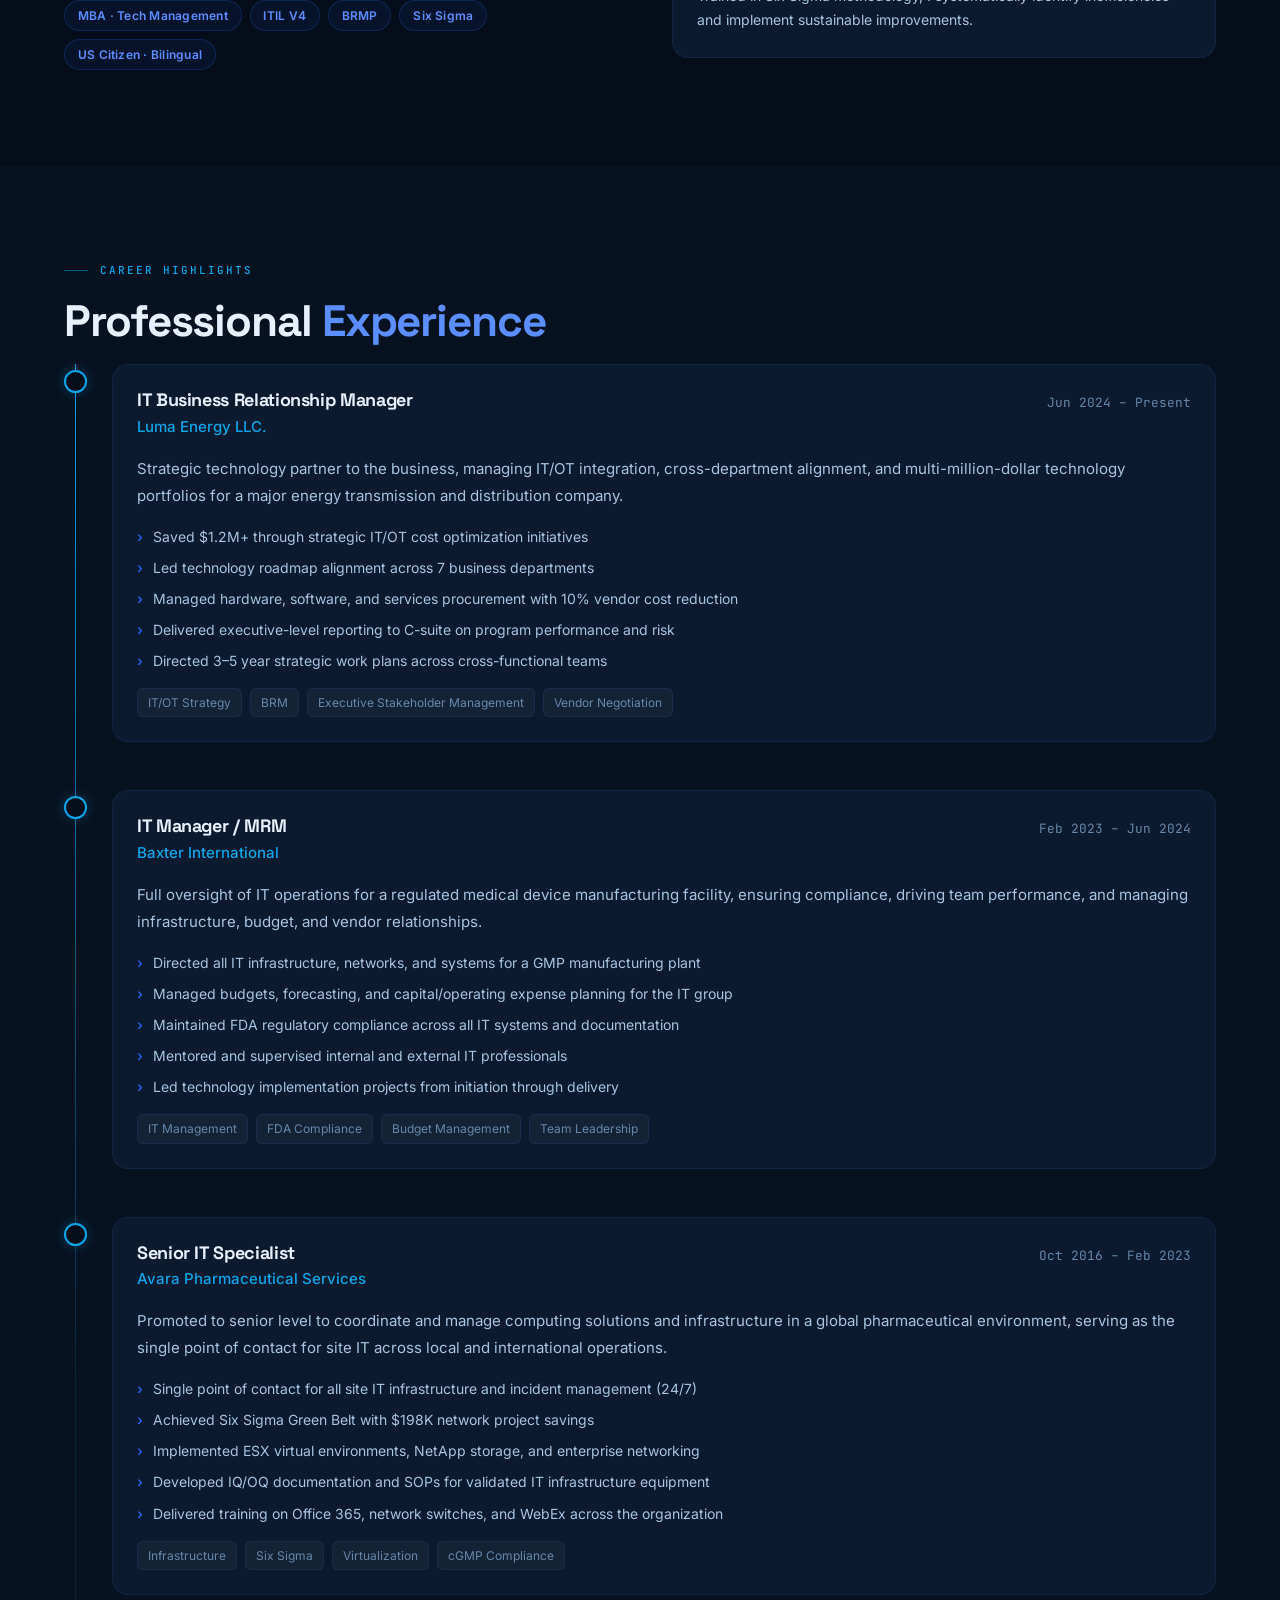
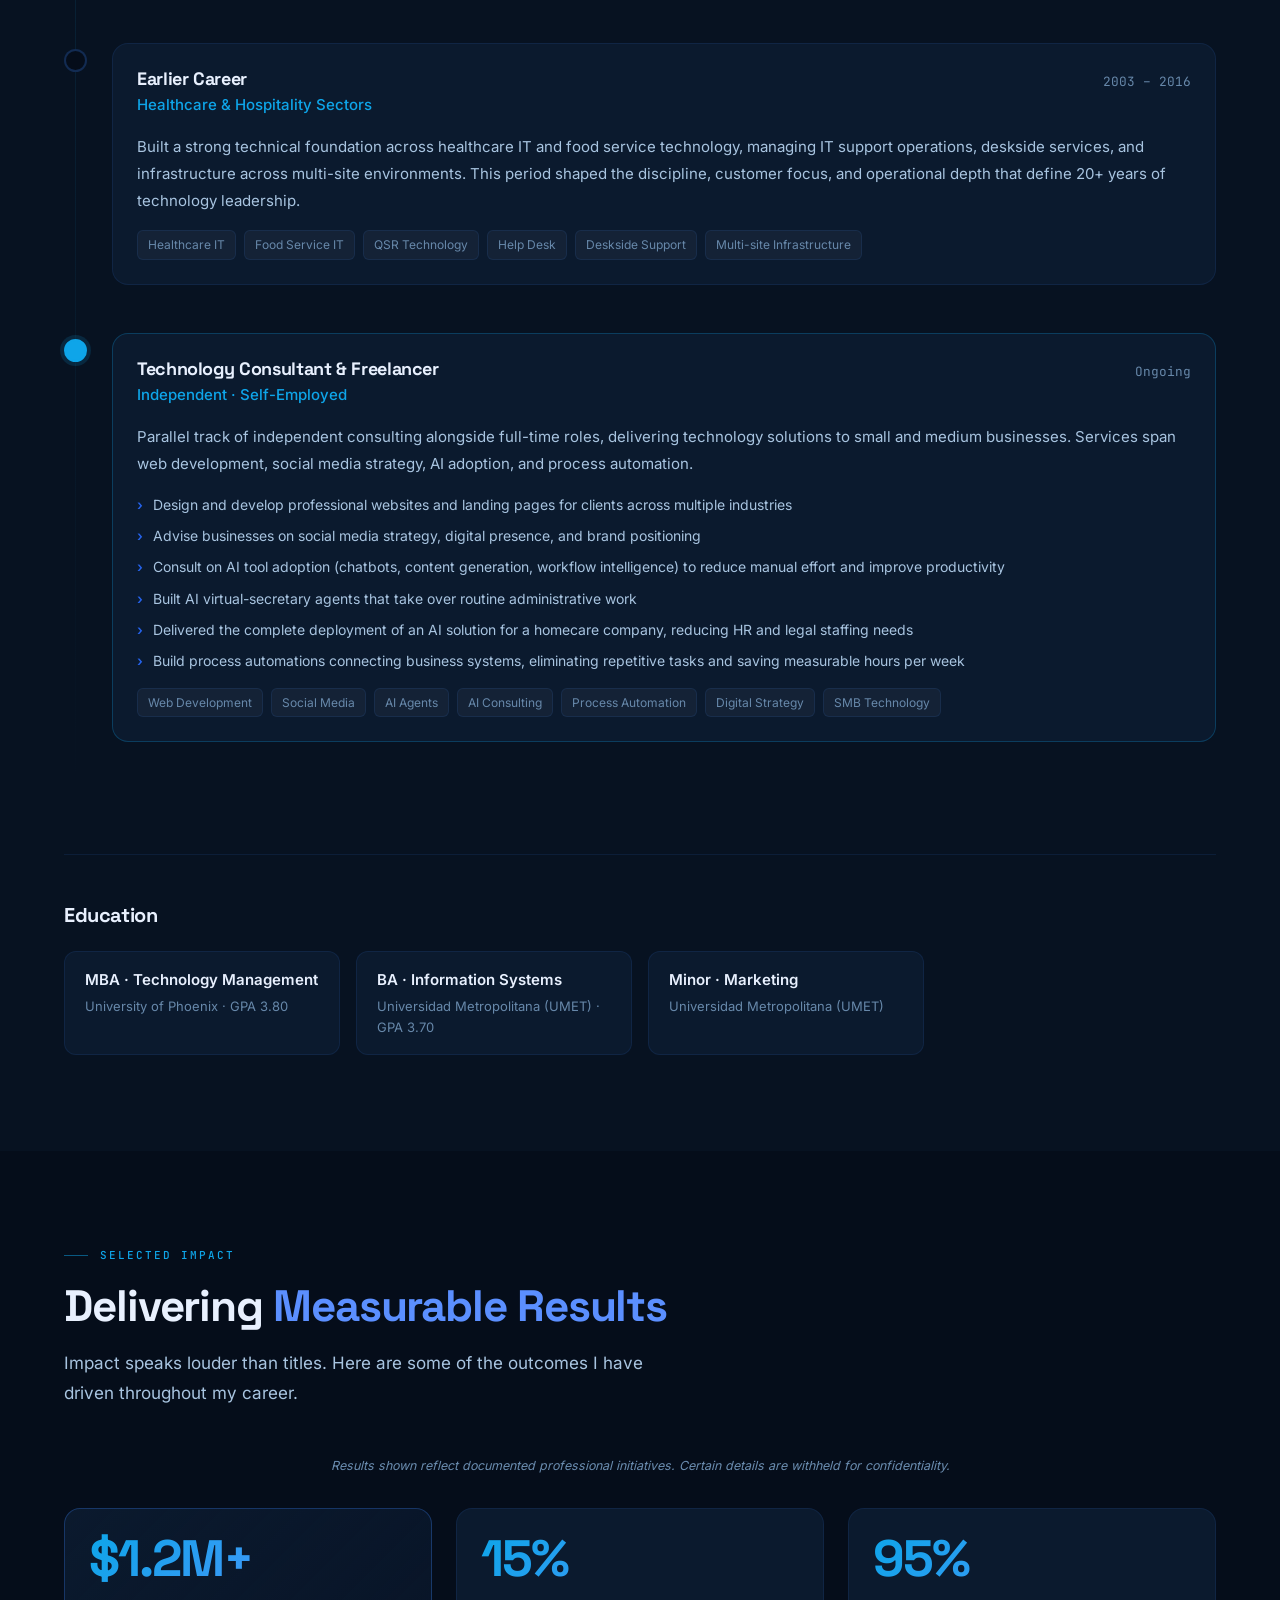
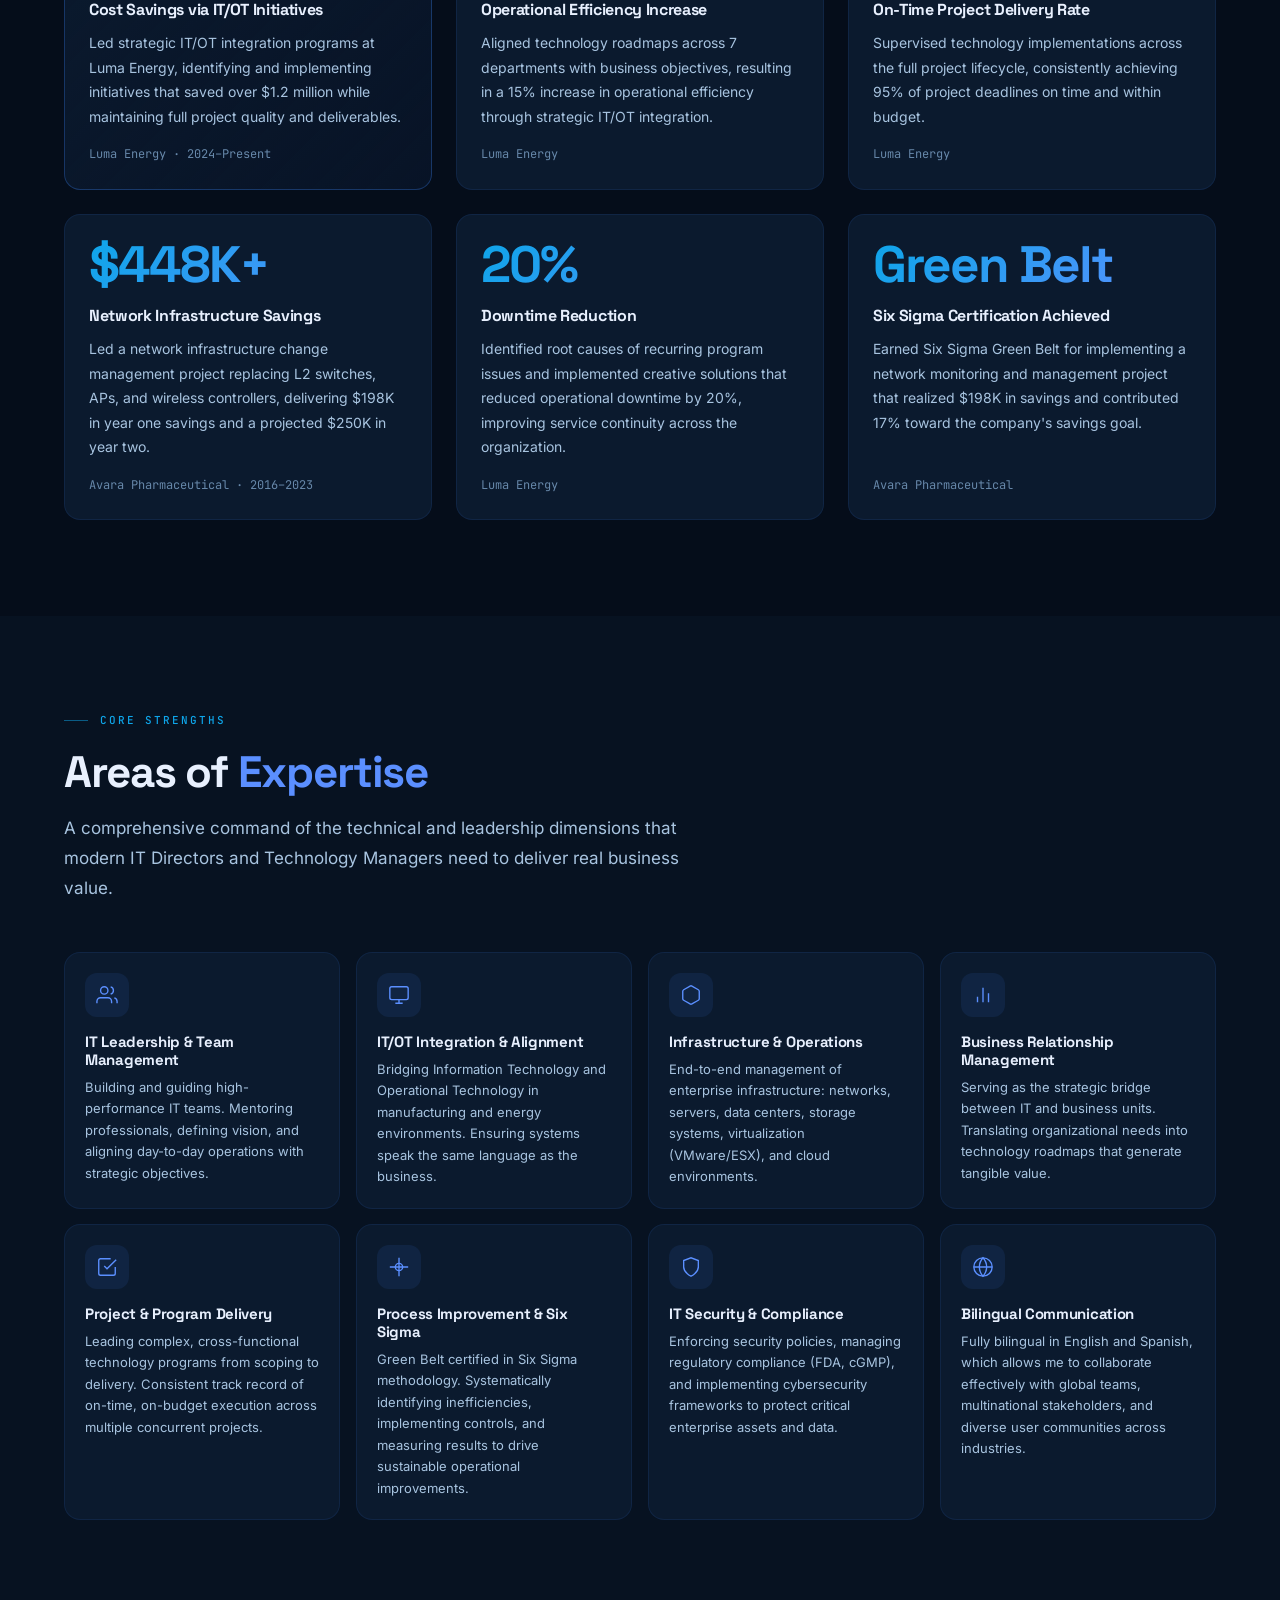
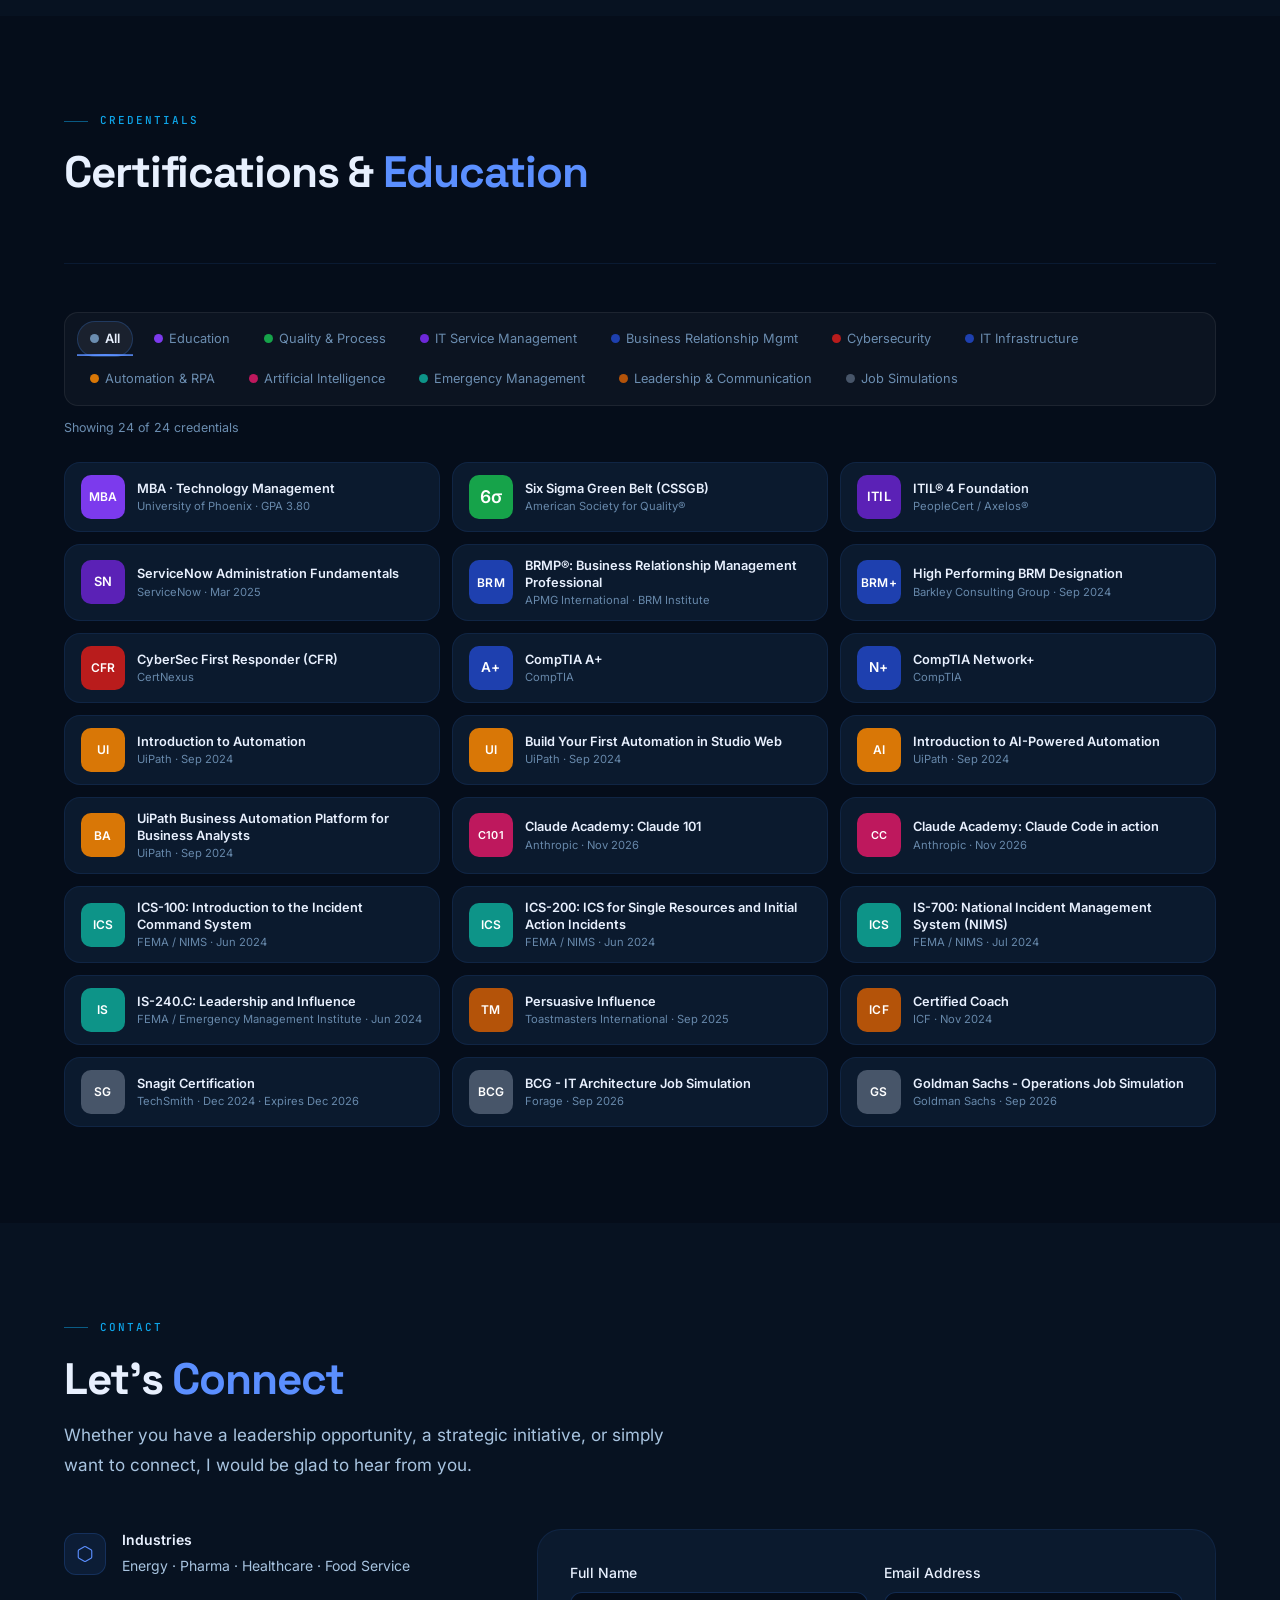
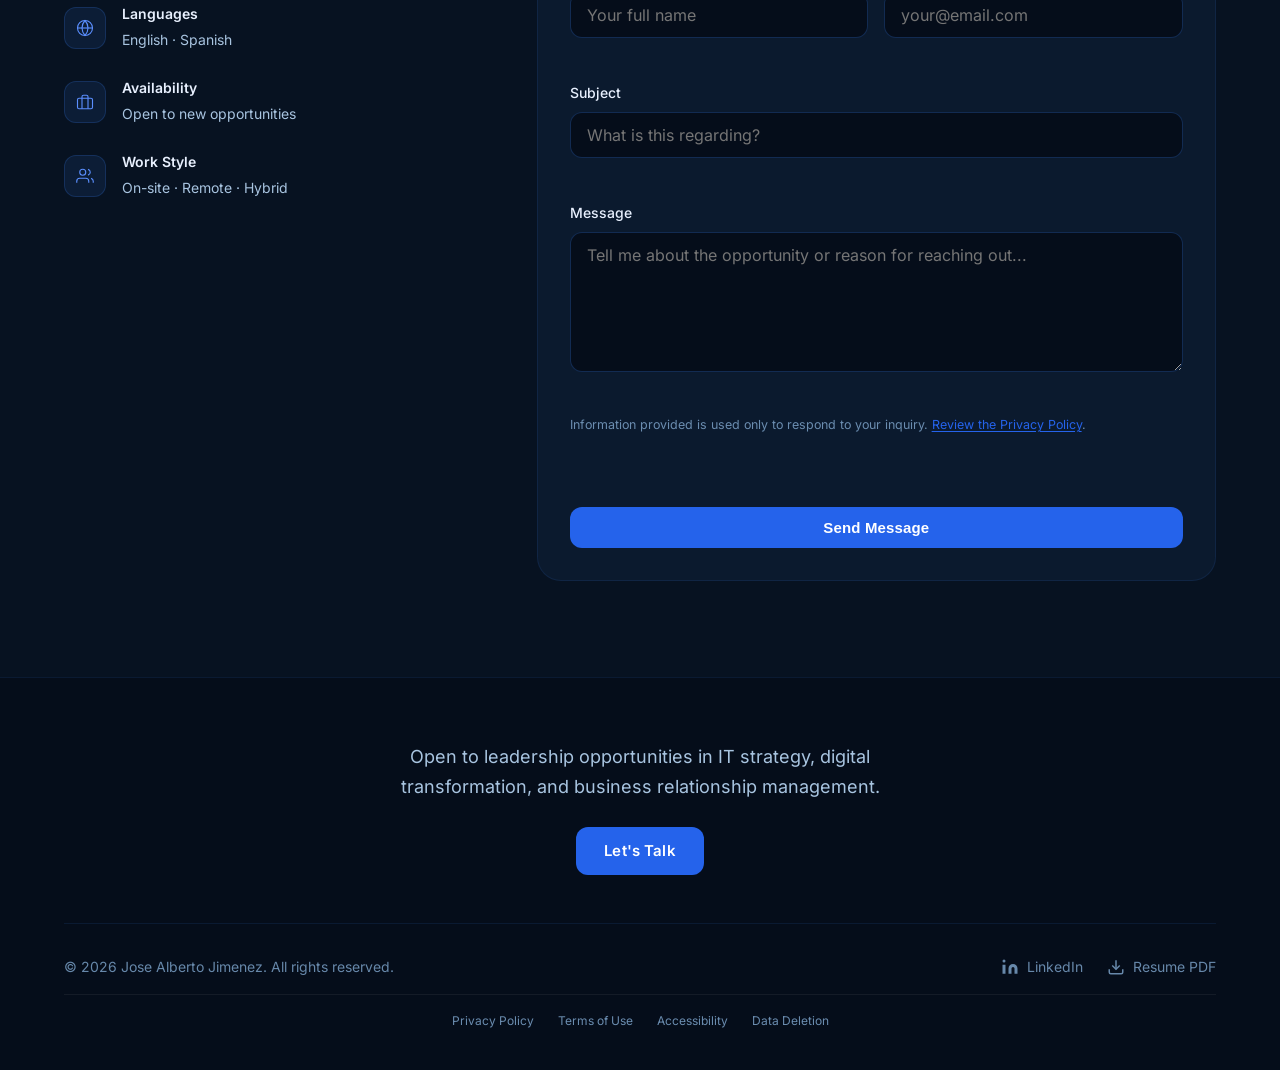
==== commit 48e30d1b: "Remove em dashes from all site content and served code Co-Authored-By: Claude Sonnet 5.5 <noreply@an" ====
--- a/index.html
+++ b/index.html
@@ -44,14 +44,14 @@
   <meta property="og:title" content="Jose Alberto Jimenez | IT Director &amp; Business Relationship Manager" />
   <meta property="og:description" content="IT Director and BRM turning business needs into IT requirements and deploying AI agents. MBA, ITIL 4, BRMP, Six Sigma. Bilingual EN/ES." />
   <meta property="og:url" content="https://josealbertopr.com/" />
-  <meta property="og:site_name" content="Jose Alberto Jimenez — IT Executive Portfolio" />
+  <meta property="og:site_name" content="Jose Alberto Jimenez | IT Executive Portfolio" />
   <meta property="og:locale" content="en_US" />
   <meta property="og:locale:alternate" content="es_PR" />
   <meta property="og:image" content="https://josealbertopr.com/og-image.jpg" />
   <meta property="og:image:width" content="1200" />
   <meta property="og:image:height" content="630" />
   <meta property="og:image:type" content="image/jpeg" />
-  <meta property="og:image:alt" content="Jose Alberto Jimenez — IT Director &amp; Business Relationship Manager" />
+  <meta property="og:image:alt" content="Jose Alberto Jimenez, IT Director &amp; Business Relationship Manager" />
   <meta property="profile:first_name" content="Jose Alberto" />
   <meta property="profile:last_name" content="Jimenez" />
 
@@ -62,11 +62,11 @@
   <meta name="twitter:title" content="Jose Alberto Jimenez | IT Director &amp; Business Relationship Manager" />
   <meta name="twitter:description" content="IT Director and BRM turning business needs into IT requirements and deploying AI agents. MBA, ITIL 4, BRMP, Six Sigma. Bilingual EN/ES." />
   <meta name="twitter:image" content="https://josealbertopr.com/og-image.jpg" />
-  <meta name="twitter:image:alt" content="Jose Alberto Jimenez — IT Director &amp; Business Relationship Manager" />
+  <meta name="twitter:image:alt" content="Jose Alberto Jimenez, IT Director &amp; Business Relationship Manager" />
   <!-- [PENDIENTE] twitter:site / twitter:creator removed: no verified X/Twitter account provided -->
 
   <!-- ═══════════════════════════════════════════════
-       STRUCTURED DATA — Schema.org (Google, Bing, ATS)
+       STRUCTURED DATA: Schema.org (Google, Bing, ATS)
   ═══════════════════════════════════════════════ -->
   <script type="application/ld+json">
   [
@@ -74,7 +74,7 @@
       "@context": "https://schema.org",
       "@type": "ProfilePage",
       "@id": "https://josealbertopr.com/#webpage",
-      "name": "Jose Alberto Jimenez — IT Director & Business Relationship Manager",
+      "name": "Jose Alberto Jimenez, IT Director & Business Relationship Manager",
       "description": "Professional portfolio and CV of Jose Alberto Jimenez, a senior IT leader with 20+ years of experience.",
       "url": "https://josealbertopr.com/",
       "inLanguage": [
@@ -104,7 +104,7 @@
       "@context": "https://schema.org",
       "@type": "WebSite",
       "@id": "https://josealbertopr.com/#website",
-      "name": "Jose Alberto Jimenez — IT Executive Portfolio",
+      "name": "Jose Alberto Jimenez | IT Executive Portfolio",
       "url": "https://josealbertopr.com/",
       "inLanguage": [
         "en",
@@ -327,7 +327,7 @@
     {
       "@context": "https://schema.org",
       "@type": "ItemList",
-      "name": "Work Experience — Jose Alberto Jimenez",
+      "name": "Work Experience: Jose Alberto Jimenez",
       "itemListElement": [
         {
           "@type": "ListItem",
@@ -394,7 +394,7 @@
   <!-- NAV -->
   <header class="nav" role="banner">
     <div class="nav__inner container">
-      <a href="#hero" class="nav__logo" aria-label="JAJ — Home">JAJ</a>
+      <a href="#hero" class="nav__logo" aria-label="JAJ (Home)">JAJ</a>
       <nav aria-label="Main navigation">
         <ul class="nav__links">
           <li class="nav__indicator-wrap" aria-hidden="true"><span class="nav__indicator"></span></li>
@@ -457,7 +457,7 @@
           <span class="hero__lastname">Jimenez</span>
         </h1>
         <p class="hero__title" data-i18n="hero.title">IT Director &amp; Business Relationship Manager</p>
-        <p class="hero__sub" data-i18n="hero.sub">I turn business language into the requirements IT needs to build the right solution — and put AI to work: virtual-assistant agents and an end-to-end AI deployment that reduced HR and legal staffing needs for a homecare company.</p>
+        <p class="hero__sub" data-i18n="hero.sub">I turn business language into the requirements IT needs to build the right solution, and put AI to work: virtual-assistant agents and an end-to-end AI deployment that reduced HR and legal staffing needs for a homecare company.</p>
         <div class="hero__actions">
           <a href="#contact" class="btn btn--primary btn--magnetic" data-i18n="hero.cta1">Get in Touch</a>
           <a href="#impact" class="btn btn--ghost btn--magnetic" data-i18n="hero.cta2">See My Impact</a>
@@ -847,7 +847,7 @@
             <div class="cert-card" data-category="brm">
               <div class="cert-badge cert-badge--blue" aria-hidden="true">BRM</div>
               <div class="cert-card__info">
-                <span class="cert-card__name">BRMP® — Business Relationship Management Professional</span>
+                <span class="cert-card__name">BRMP®: Business Relationship Management Professional</span>
                 <span class="cert-card__issuer">APMG International · BRM Institute</span>
               </div>
             </div>
@@ -1176,7 +1176,7 @@
             <svg width="18" height="18" viewBox="0 0 24 24" fill="currentColor" aria-hidden="true"><path d="M16 8a6 6 0 0 1 6 6v7h-4v-7a2 2 0 0 0-2-2 2 2 0 0 0-2 2v7h-4v-7a6 6 0 0 1 6-6z"/><rect x="2" y="9" width="4" height="12"/><circle cx="4" cy="4" r="2"/></svg>
             LinkedIn
           </a>
-          <a href="Jose_Alberto_Jimenez_Resume.pdf" download class="footer__link" aria-label="Resume PDF — download">
+          <a href="Jose_Alberto_Jimenez_Resume.pdf" download class="footer__link" aria-label="Resume PDF (download)">
             <svg width="18" height="18" viewBox="0 0 24 24" fill="none" stroke="currentColor" stroke-width="2" aria-hidden="true"><path d="M21 15v4a2 2 0 0 1-2 2H5a2 2 0 0 1-2-2v-4"/><polyline points="7 10 12 15 17 10"/><line x1="12" y1="15" x2="12" y2="3"/></svg>
             <span data-i18n="footer.resume">Resume PDF</span>
           </a>
--- a/styles.css
+++ b/styles.css
@@ -44,7 +44,7 @@
   --color-cyan:        #0ea5e9;
   --color-cyan-dim:    rgba(14, 165, 233, 0.12);
 
-  /* Text — boosted for WCAG AA */
+  /* Text: boosted for WCAG AA */
   --color-text:   #e8f0fe;
   --color-text-2: #a8c4e0;
   --color-text-3: #6788aa;
@@ -81,7 +81,7 @@
   --shadow-lg:     0 20px 60px rgba(0,0,0,0.5);
   --shadow-accent: 0 0 40px rgba(59,130,246,0.15);
 
-  /* Custom easing curves — Emil style */
+  /* Custom easing curves: Emil style */
   --ease-out:    cubic-bezier(0.23, 1, 0.32, 1);
   --ease-in-out: cubic-bezier(0.77, 0, 0.175, 1);
 }
@@ -386,7 +386,7 @@
 .nav__hamburger[aria-expanded="true"] span:nth-child(2) { opacity: 0; transform: scaleX(0); }
 .nav__hamburger[aria-expanded="true"] span:nth-child(3) { transform: translateY(-7px) rotate(-45deg); }
 
-/* Mobile menu — slide-down with opacity */
+/* Mobile menu: slide-down with opacity */
 .nav__mobile {
   border-top: 1px solid var(--color-border);
   background: var(--color-surface);
@@ -699,7 +699,7 @@
   animation: fade-up 0.55s var(--ease-out) forwards 0.85s;
 }
 
-/* Stats — stagger entry */
+/* Stats: stagger entry */
 .hero__stats {
   display: grid;
   grid-template-columns: repeat(4, minmax(0, 1fr));
@@ -763,7 +763,7 @@
   margin-top: var(--space-1);
 }
 
-/* Scroll indicator — subtle, no bounce */
+/* Scroll indicator: subtle, no bounce */
 .hero__scroll {
   position: absolute;
   bottom: var(--space-8);
@@ -980,7 +980,7 @@
 /* ============================================================
    IMPACT
    ============================================================ */
-/* Section alternation — visual rhythm */
+/* Section alternation: visual rhythm */
 .section.about       { background: var(--color-bg); }
 .section.experience  { background: var(--color-bg-2); }
 .section.impact      { background: var(--color-bg); }
@@ -1463,7 +1463,7 @@
 }
 
 /* ============================================================
-   SCROLL REVEAL — stagger-aware
+   SCROLL REVEAL: stagger-aware
    ============================================================ */
 .reveal {
   opacity: 0;
@@ -1707,7 +1707,7 @@
 }
 
 /* ============================================================
-   SEO KEYWORD BLOCK — visually hidden
+   SEO KEYWORD BLOCK: visually hidden
    ============================================================ */
 .seo-keywords {
   position: absolute;
@@ -1722,7 +1722,7 @@
 }
 
 /* ============================================================
-   ANIMATIONS — Scroll progress bar
+   ANIMATIONS: Scroll progress bar
    ============================================================ */
 .scroll-progress {
   position: fixed;
@@ -1737,7 +1737,7 @@
 }
 
 /* ============================================================
-   ANIMATIONS — Cursor spotlight (hero)
+   ANIMATIONS: Cursor spotlight (hero)
    ============================================================ */
 .hero {
   --mx: 50%;
@@ -1756,7 +1756,7 @@
 }
 
 /* ============================================================
-   ANIMATIONS — Magnetic buttons
+   ANIMATIONS: Magnetic buttons
    ============================================================ */
 @media (hover: hover) and (pointer: fine) {
   .btn--magnetic {
@@ -1766,7 +1766,7 @@
 }
 
 /* ============================================================
-   ANIMATIONS — 3D card tilt
+   ANIMATIONS: 3D card tilt
    ============================================================ */
 @media (hover: hover) and (pointer: fine) {
   .impact-card,
@@ -1783,7 +1783,7 @@
 }
 
 /* ============================================================
-   ANIMATIONS — Timeline line draw-in
+   ANIMATIONS: Timeline line draw-in
    ============================================================ */
 .timeline::before {
   transform-origin: top center;
@@ -1795,7 +1795,7 @@
 }
 
 /* ============================================================
-   ANIMATIONS — Section title shimmer
+   ANIMATIONS: Section title shimmer
    ============================================================ */
 .section__title {
   position: relative;
@@ -1825,7 +1825,7 @@
 }
 
 /* ============================================================
-   ANIMATIONS — Impact number flash on complete
+   ANIMATIONS: Impact number flash on complete
    ============================================================ */
 @keyframes impact-flash {
   0%   { text-shadow: 0 0 0px rgba(14, 165, 233, 0); }
@@ -1837,7 +1837,7 @@
 }
 
 /* ============================================================
-   ANIMATIONS — Stagger cascade (cert + expertise cards)
+   ANIMATIONS: Stagger cascade (cert + expertise cards)
    ============================================================ */
 .cert-card.reveal,
 .expertise-card.reveal,
@@ -1928,7 +1928,7 @@
 }
 
 /* ============================================================
-   LEGAL PAGE — shared styles (privacy / terms / accessibility)
+   LEGAL PAGE: shared styles (privacy / terms / accessibility)
    ============================================================ */
 .legal-page {
   max-width: 780px;
--- a/styles.css
+++ b/styles.css
@@ -44,7 +44,7 @@
   --color-cyan:        #0ea5e9;
   --color-cyan-dim:    rgba(14, 165, 233, 0.12);
 
-  /* Text — boosted for WCAG AA */
+  /* Text: boosted for WCAG AA */
   --color-text:   #e8f0fe;
   --color-text-2: #a8c4e0;
   --color-text-3: #6788aa;
@@ -81,7 +81,7 @@
   --shadow-lg:     0 20px 60px rgba(0,0,0,0.5);
   --shadow-accent: 0 0 40px rgba(59,130,246,0.15);
 
-  /* Custom easing curves — Emil style */
+  /* Custom easing curves: Emil style */
   --ease-out:    cubic-bezier(0.23, 1, 0.32, 1);
   --ease-in-out: cubic-bezier(0.77, 0, 0.175, 1);
 }
@@ -386,7 +386,7 @@
 .nav__hamburger[aria-expanded="true"] span:nth-child(2) { opacity: 0; transform: scaleX(0); }
 .nav__hamburger[aria-expanded="true"] span:nth-child(3) { transform: translateY(-7px) rotate(-45deg); }
 
-/* Mobile menu — slide-down with opacity */
+/* Mobile menu: slide-down with opacity */
 .nav__mobile {
   border-top: 1px solid var(--color-border);
   background: var(--color-surface);
@@ -699,7 +699,7 @@
   animation: fade-up 0.55s var(--ease-out) forwards 0.85s;
 }
 
-/* Stats — stagger entry */
+/* Stats: stagger entry */
 .hero__stats {
   display: grid;
   grid-template-columns: repeat(4, minmax(0, 1fr));
@@ -763,7 +763,7 @@
   margin-top: var(--space-1);
 }
 
-/* Scroll indicator — subtle, no bounce */
+/* Scroll indicator: subtle, no bounce */
 .hero__scroll {
   position: absolute;
   bottom: var(--space-8);
@@ -980,7 +980,7 @@
 /* ============================================================
    IMPACT
    ============================================================ */
-/* Section alternation — visual rhythm */
+/* Section alternation: visual rhythm */
 .section.about       { background: var(--color-bg); }
 .section.experience  { background: var(--color-bg-2); }
 .section.impact      { background: var(--color-bg); }
@@ -1463,7 +1463,7 @@
 }
 
 /* ============================================================
-   SCROLL REVEAL — stagger-aware
+   SCROLL REVEAL: stagger-aware
    ============================================================ */
 .reveal {
   opacity: 0;
@@ -1707,7 +1707,7 @@
 }
 
 /* ============================================================
-   SEO KEYWORD BLOCK — visually hidden
+   SEO KEYWORD BLOCK: visually hidden
    ============================================================ */
 .seo-keywords {
   position: absolute;
@@ -1722,7 +1722,7 @@
 }
 
 /* ============================================================
-   ANIMATIONS — Scroll progress bar
+   ANIMATIONS: Scroll progress bar
    ============================================================ */
 .scroll-progress {
   position: fixed;
@@ -1737,7 +1737,7 @@
 }
 
 /* ============================================================
-   ANIMATIONS — Cursor spotlight (hero)
+   ANIMATIONS: Cursor spotlight (hero)
    ============================================================ */
 .hero {
   --mx: 50%;
@@ -1756,7 +1756,7 @@
 }
 
 /* ============================================================
-   ANIMATIONS — Magnetic buttons
+   ANIMATIONS: Magnetic buttons
    ============================================================ */
 @media (hover: hover) and (pointer: fine) {
   .btn--magnetic {
@@ -1766,7 +1766,7 @@
 }
 
 /* ============================================================
-   ANIMATIONS — 3D card tilt
+   ANIMATIONS: 3D card tilt
    ============================================================ */
 @media (hover: hover) and (pointer: fine) {
   .impact-card,
@@ -1783,7 +1783,7 @@
 }
 
 /* ============================================================
-   ANIMATIONS — Timeline line draw-in
+   ANIMATIONS: Timeline line draw-in
    ============================================================ */
 .timeline::before {
   transform-origin: top center;
@@ -1795,7 +1795,7 @@
 }
 
 /* ============================================================
-   ANIMATIONS — Section title shimmer
+   ANIMATIONS: Section title shimmer
    ============================================================ */
 .section__title {
   position: relative;
@@ -1825,7 +1825,7 @@
 }
 
 /* ============================================================
-   ANIMATIONS — Impact number flash on complete
+   ANIMATIONS: Impact number flash on complete
    ============================================================ */
 @keyframes impact-flash {
   0%   { text-shadow: 0 0 0px rgba(14, 165, 233, 0); }
@@ -1837,7 +1837,7 @@
 }
 
 /* ============================================================
-   ANIMATIONS — Stagger cascade (cert + expertise cards)
+   ANIMATIONS: Stagger cascade (cert + expertise cards)
    ============================================================ */
 .cert-card.reveal,
 .expertise-card.reveal,
@@ -1928,7 +1928,7 @@
 }
 
 /* ============================================================
-   LEGAL PAGE — shared styles (privacy / terms / accessibility)
+   LEGAL PAGE: shared styles (privacy / terms / accessibility)
    ============================================================ */
 .legal-page {
   max-width: 780px;
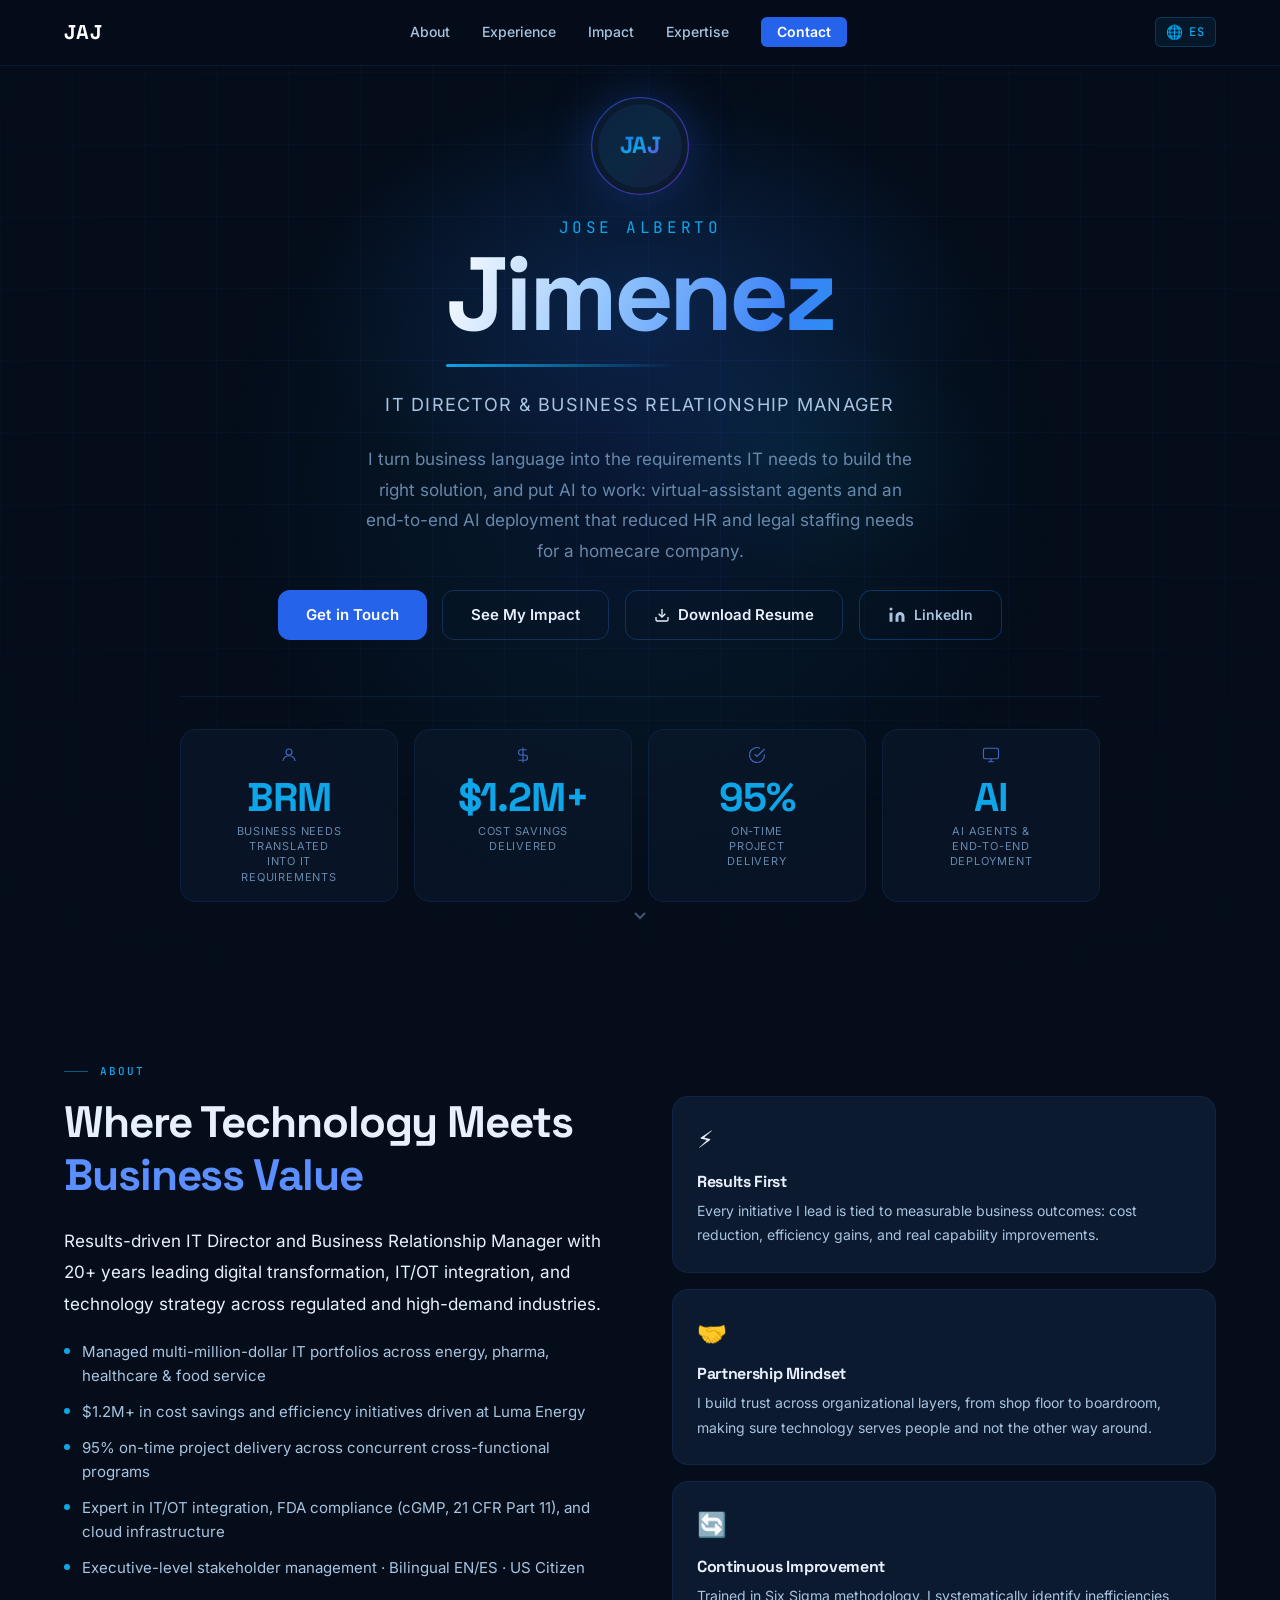
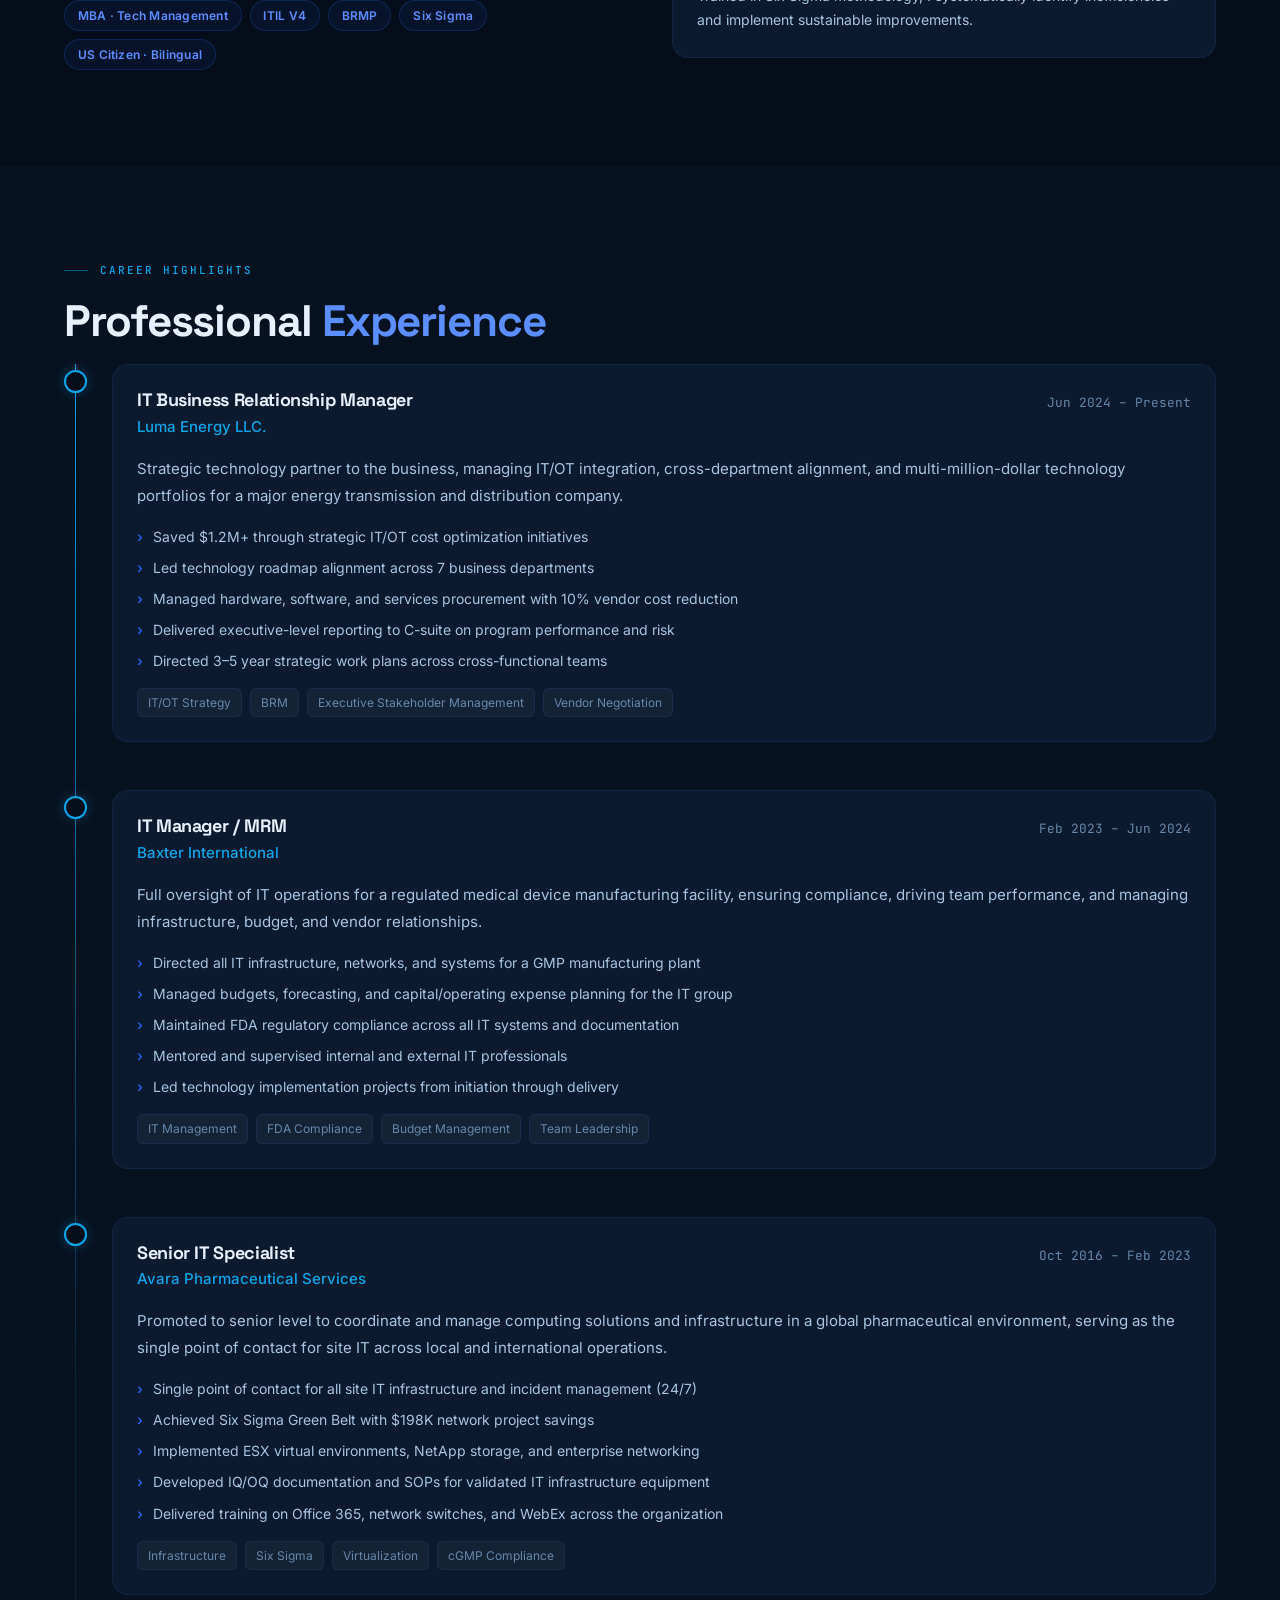
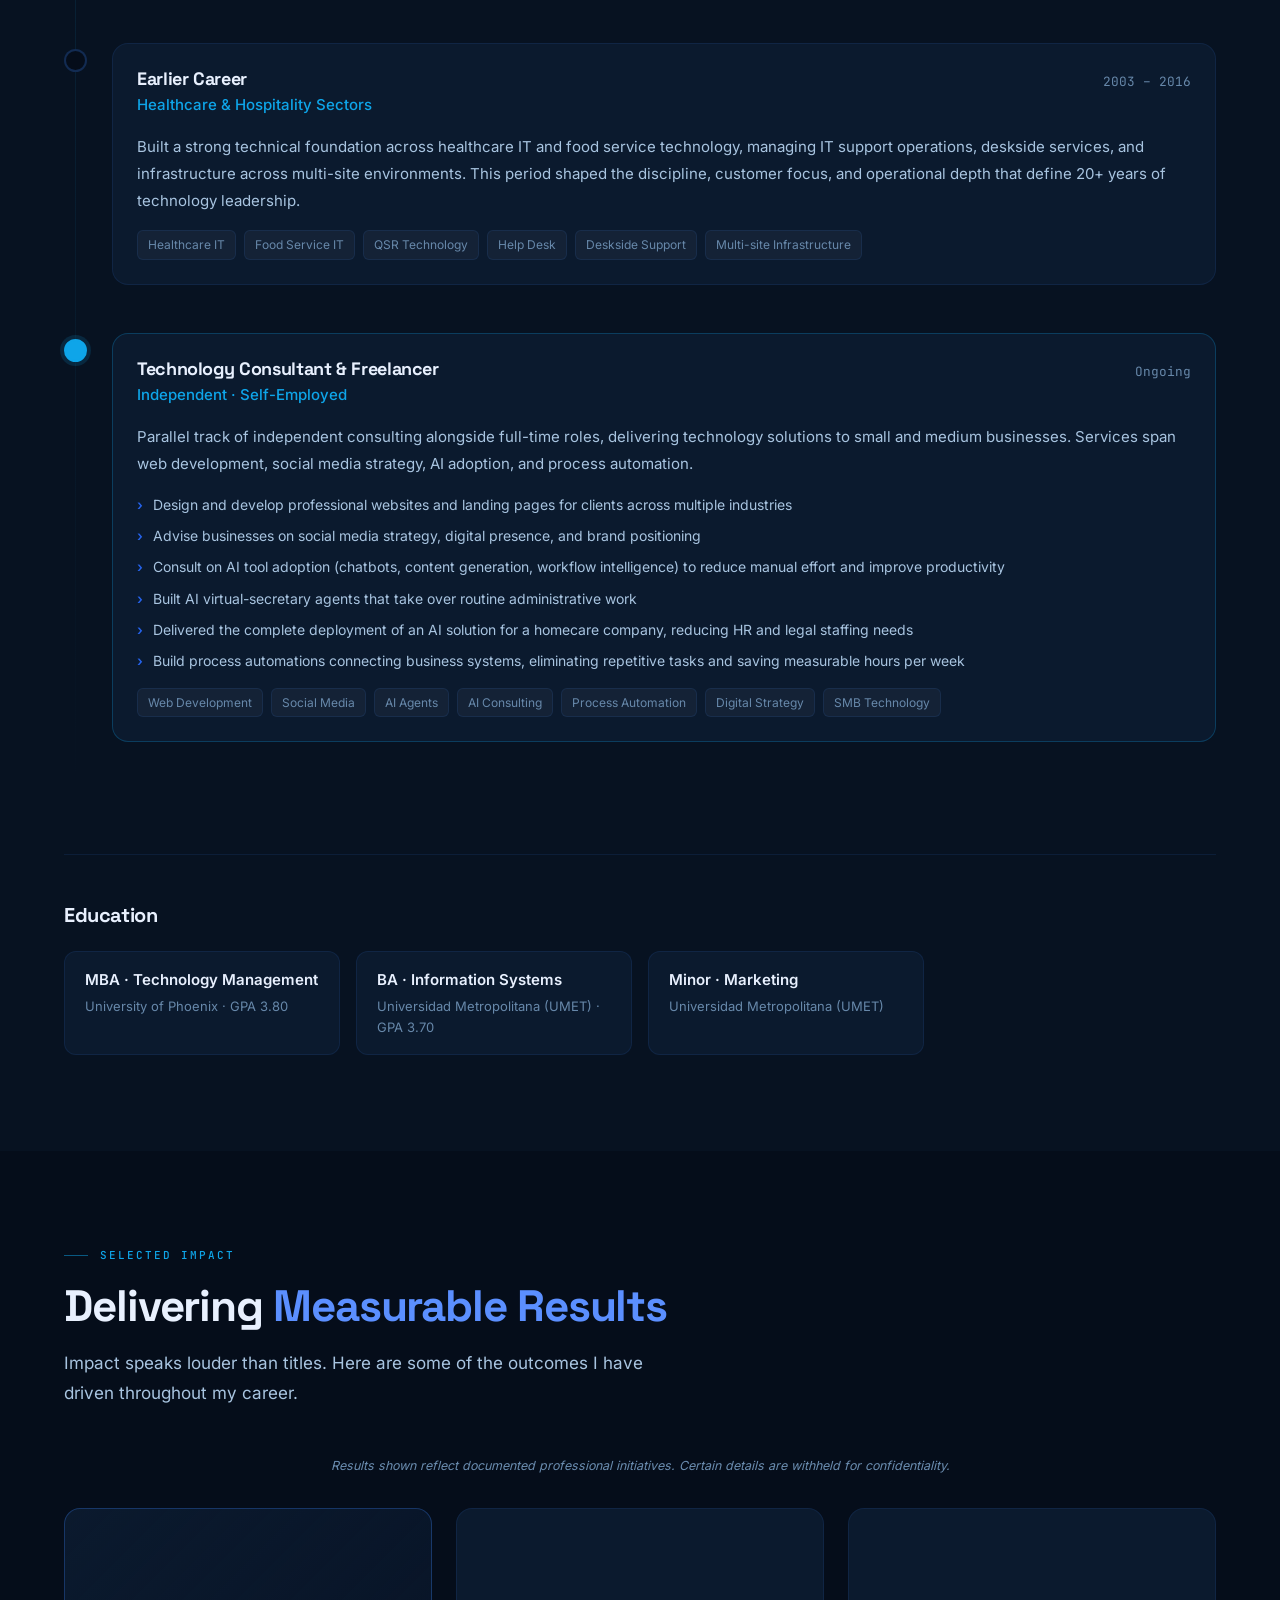
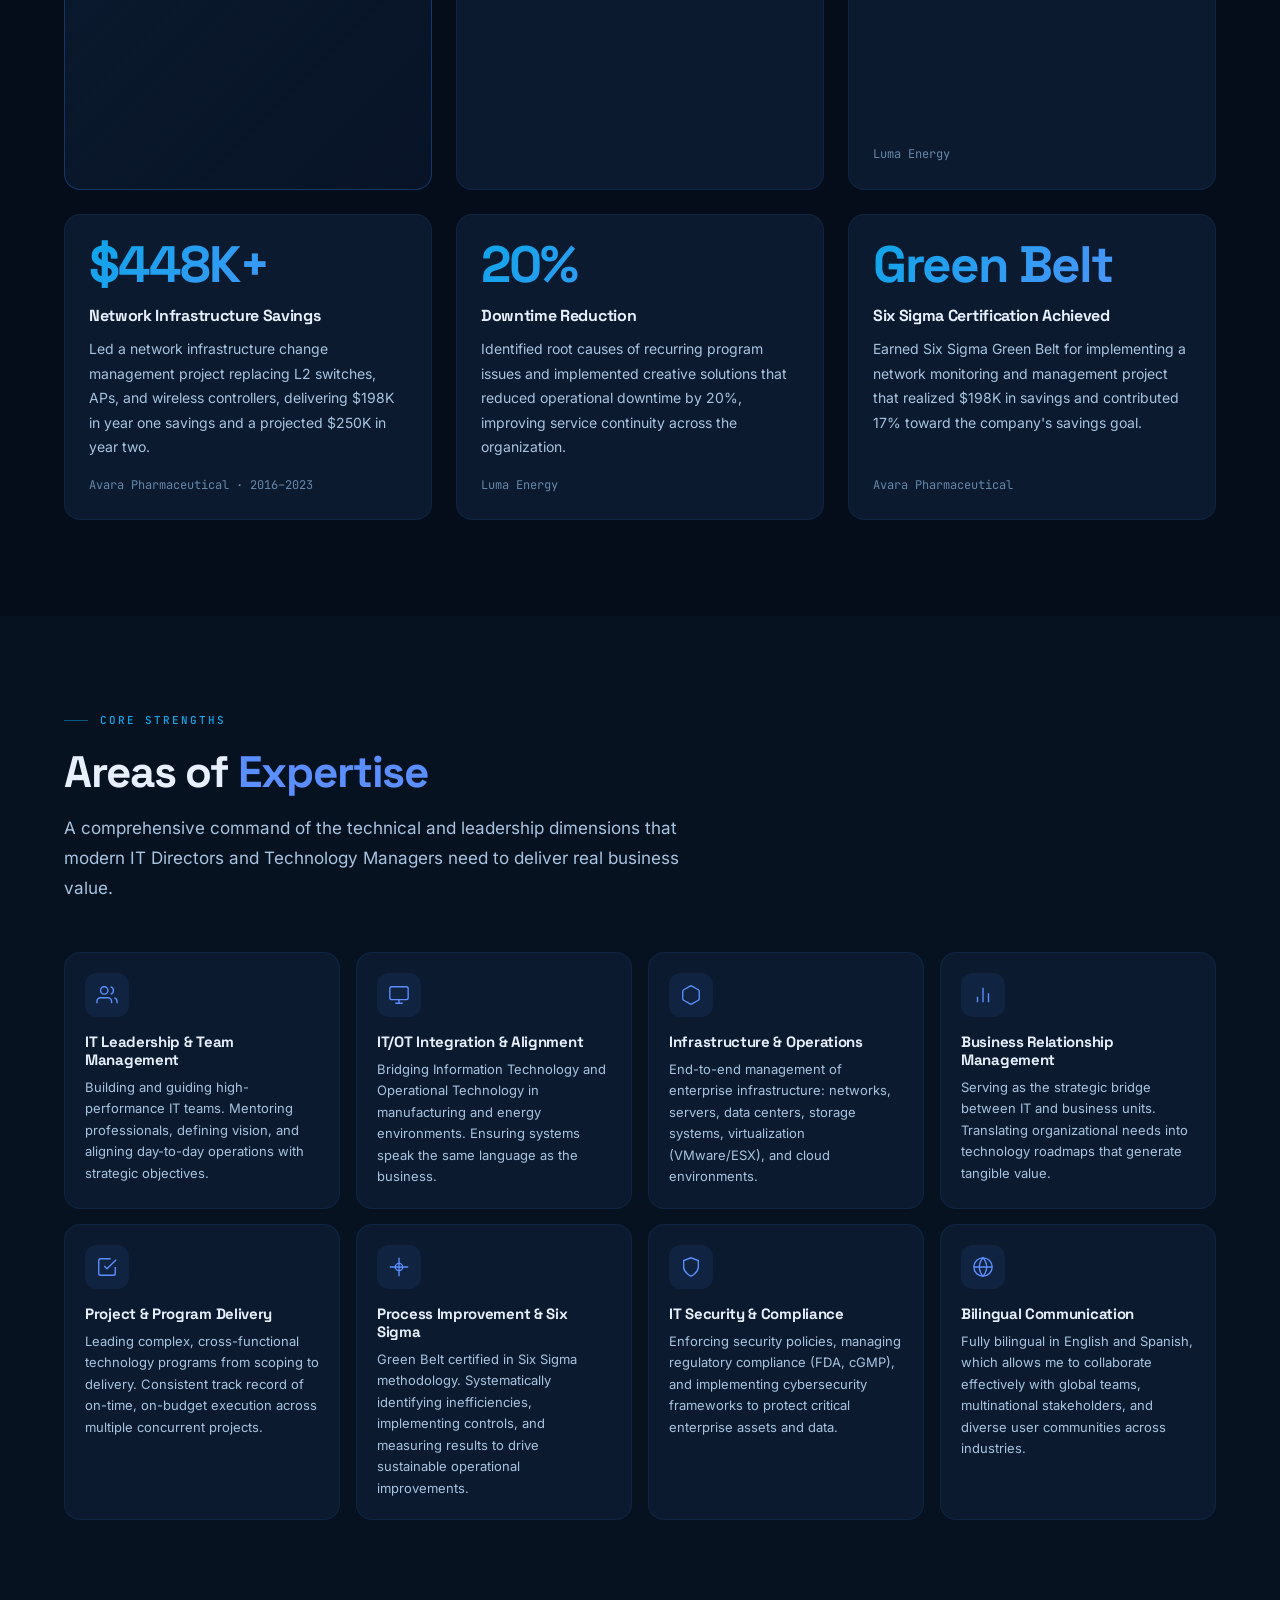
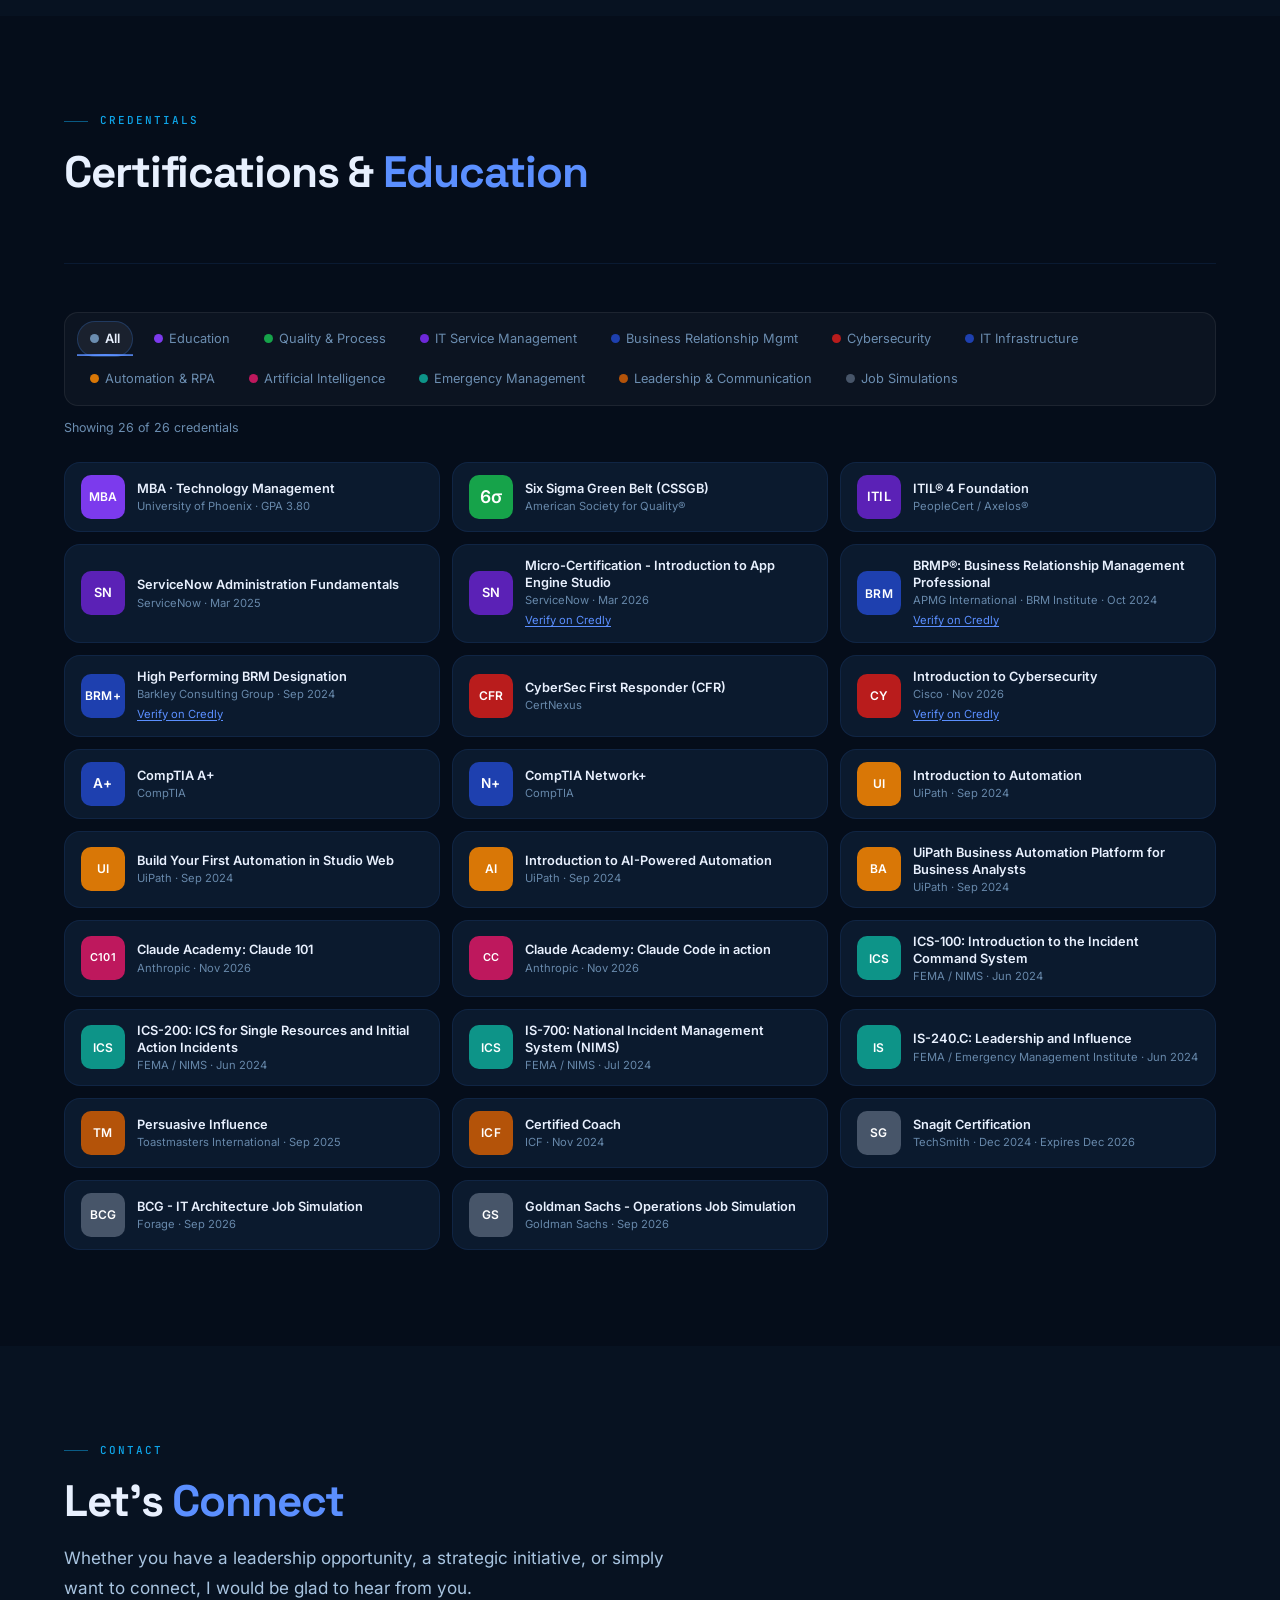
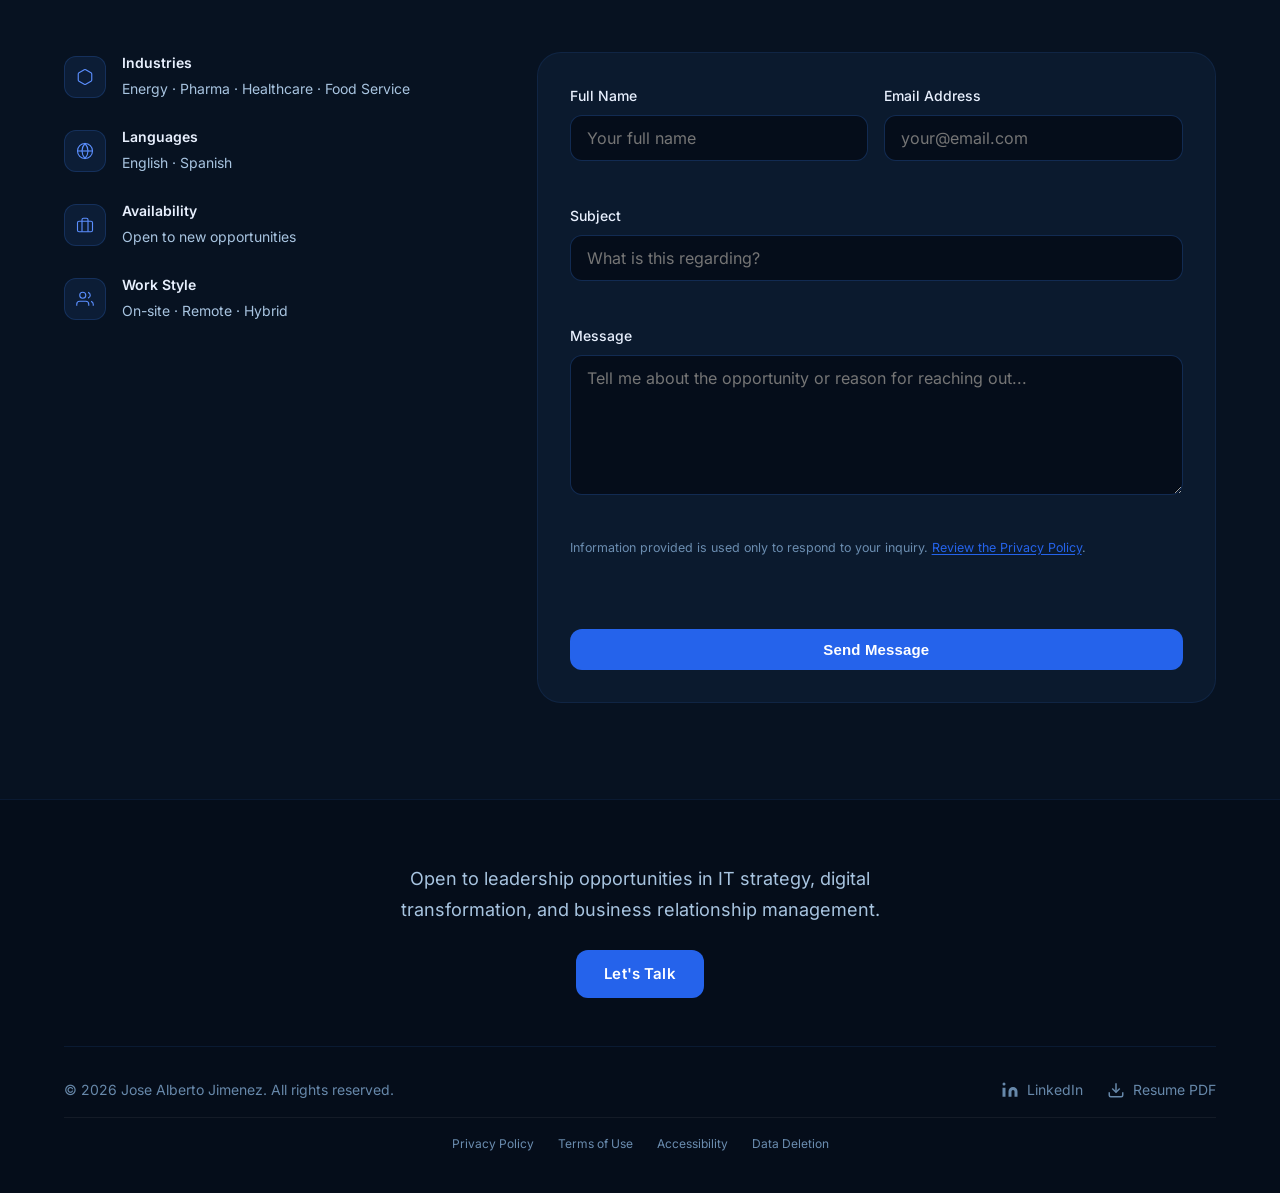
==== commit be65bfcb: "Add Credly badges: Cisco Intro to Cybersecurity, ServiceNow App Engine Studio micro-cert - Verificat" ====
--- a/index.html
+++ b/index.html
@@ -250,6 +250,24 @@
           "recognizedBy": {
             "@type": "Organization",
             "name": "ICF"
+          }
+        },
+        {
+          "@type": "EducationalOccupationalCredential",
+          "name": "Introduction to Cybersecurity",
+          "credentialCategory": "certification",
+          "recognizedBy": {
+            "@type": "Organization",
+            "name": "Cisco"
+          }
+        },
+        {
+          "@type": "EducationalOccupationalCredential",
+          "name": "Micro-Certification - Introduction to App Engine Studio",
+          "credentialCategory": "certification",
+          "recognizedBy": {
+            "@type": "Organization",
+            "name": "ServiceNow"
           }
         }
       ],
@@ -844,19 +862,30 @@
               </div>
             </div>
 
+            <div class="cert-card" data-category="itsm">
+              <div class="cert-badge cert-badge--violet" aria-hidden="true">SN</div>
+              <div class="cert-card__info">
+                <span class="cert-card__name" id="n-sn">Micro-Certification - Introduction to App Engine Studio</span>
+                <span class="cert-card__issuer">ServiceNow · Mar 2026</span>
+                <a class="cert-card__verify" id="v-sn" aria-labelledby="v-sn n-sn" href="https://www.credly.com/badges/48c80ed4-4c0f-49b1-a08c-ffcdec94d451/public_url" target="_blank" rel="noopener noreferrer" data-i18n="certs.verify">Verify on Credly</a>
+              </div>
+            </div>
+
             <div class="cert-card" data-category="brm">
               <div class="cert-badge cert-badge--blue" aria-hidden="true">BRM</div>
               <div class="cert-card__info">
-                <span class="cert-card__name">BRMP®: Business Relationship Management Professional</span>
-                <span class="cert-card__issuer">APMG International · BRM Institute</span>
+                <span class="cert-card__name" id="n-brmp">BRMP®: Business Relationship Management Professional</span>
+                <span class="cert-card__issuer">APMG International · BRM Institute · Oct 2024</span>
+                <a class="cert-card__verify" id="v-brmp" aria-labelledby="v-brmp n-brmp" href="https://www.credly.com/badges/d67573bd-9a02-48cd-bd38-caec9f6b516b/public_url" target="_blank" rel="noopener noreferrer" data-i18n="certs.verify">Verify on Credly</a>
               </div>
             </div>
 
             <div class="cert-card" data-category="brm">
               <div class="cert-badge cert-badge--blue" aria-hidden="true">BRM+</div>
               <div class="cert-card__info">
-                <span class="cert-card__name">High Performing BRM Designation</span>
+                <span class="cert-card__name" id="n-hp">High Performing BRM Designation</span>
                 <span class="cert-card__issuer">Barkley Consulting Group · Sep 2024</span>
+                <a class="cert-card__verify" id="v-hp" aria-labelledby="v-hp n-hp" href="https://www.credly.com/badges/d079d98f-e3d3-42e6-aa6e-1b30f081f4f8/public_url" target="_blank" rel="noopener noreferrer" data-i18n="certs.verify">Verify on Credly</a>
               </div>
             </div>
 
@@ -865,6 +894,15 @@
               <div class="cert-card__info">
                 <span class="cert-card__name">CyberSec First Responder (CFR)</span>
                 <span class="cert-card__issuer">CertNexus</span>
+              </div>
+            </div>
+
+            <div class="cert-card" data-category="cybersecurity">
+              <div class="cert-badge cert-badge--red" aria-hidden="true">CY</div>
+              <div class="cert-card__info">
+                <span class="cert-card__name" id="n-cisco">Introduction to Cybersecurity</span>
+                <span class="cert-card__issuer">Cisco · Nov 2026</span>
+                <a class="cert-card__verify" id="v-cisco" aria-labelledby="v-cisco n-cisco" href="https://www.credly.com/badges/06350f6d-4ef8-4e3f-a2cd-32202f7621ce/public_url" target="_blank" rel="noopener noreferrer" data-i18n="certs.verify">Verify on Credly</a>
               </div>
             </div>
 
--- a/styles.css
+++ b/styles.css
@@ -1659,6 +1659,15 @@
   color: var(--color-text);
   line-height: 1.35;
 }
+.cert-card__verify {
+  align-self: flex-start;
+  margin-top: 2px;
+  font-size: 0.7rem;
+  color: var(--color-accent-light);
+  text-decoration: underline;
+  text-underline-offset: 2px;
+}
+.cert-card__verify:focus-visible { outline: 2px solid var(--color-accent-light); outline-offset: 2px; border-radius: 2px; }
 .cert-card__issuer {
   font-size: 0.7rem;
   color: var(--color-text-3);
--- a/styles.css
+++ b/styles.css
@@ -1659,6 +1659,15 @@
   color: var(--color-text);
   line-height: 1.35;
 }
+.cert-card__verify {
+  align-self: flex-start;
+  margin-top: 2px;
+  font-size: 0.7rem;
+  color: var(--color-accent-light);
+  text-decoration: underline;
+  text-underline-offset: 2px;
+}
+.cert-card__verify:focus-visible { outline: 2px solid var(--color-accent-light); outline-offset: 2px; border-radius: 2px; }
 .cert-card__issuer {
   font-size: 0.7rem;
   color: var(--color-text-3);
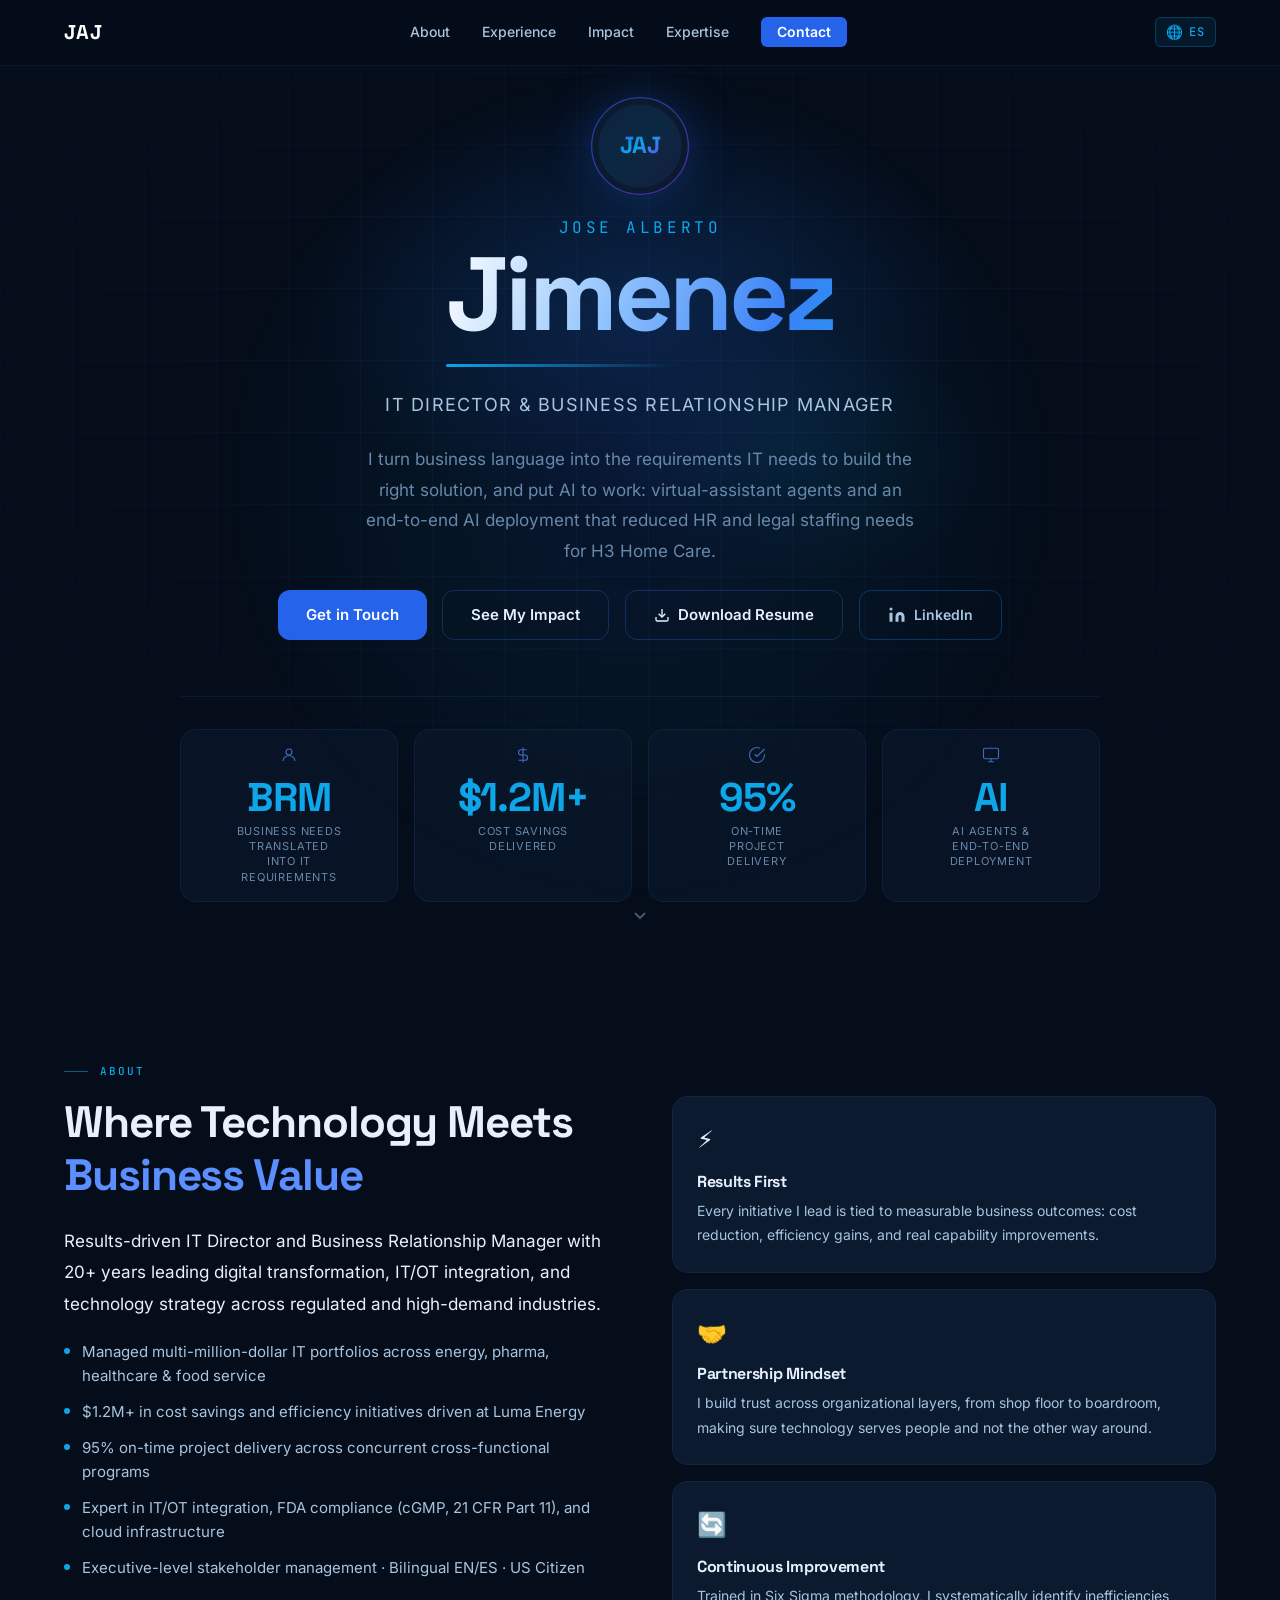
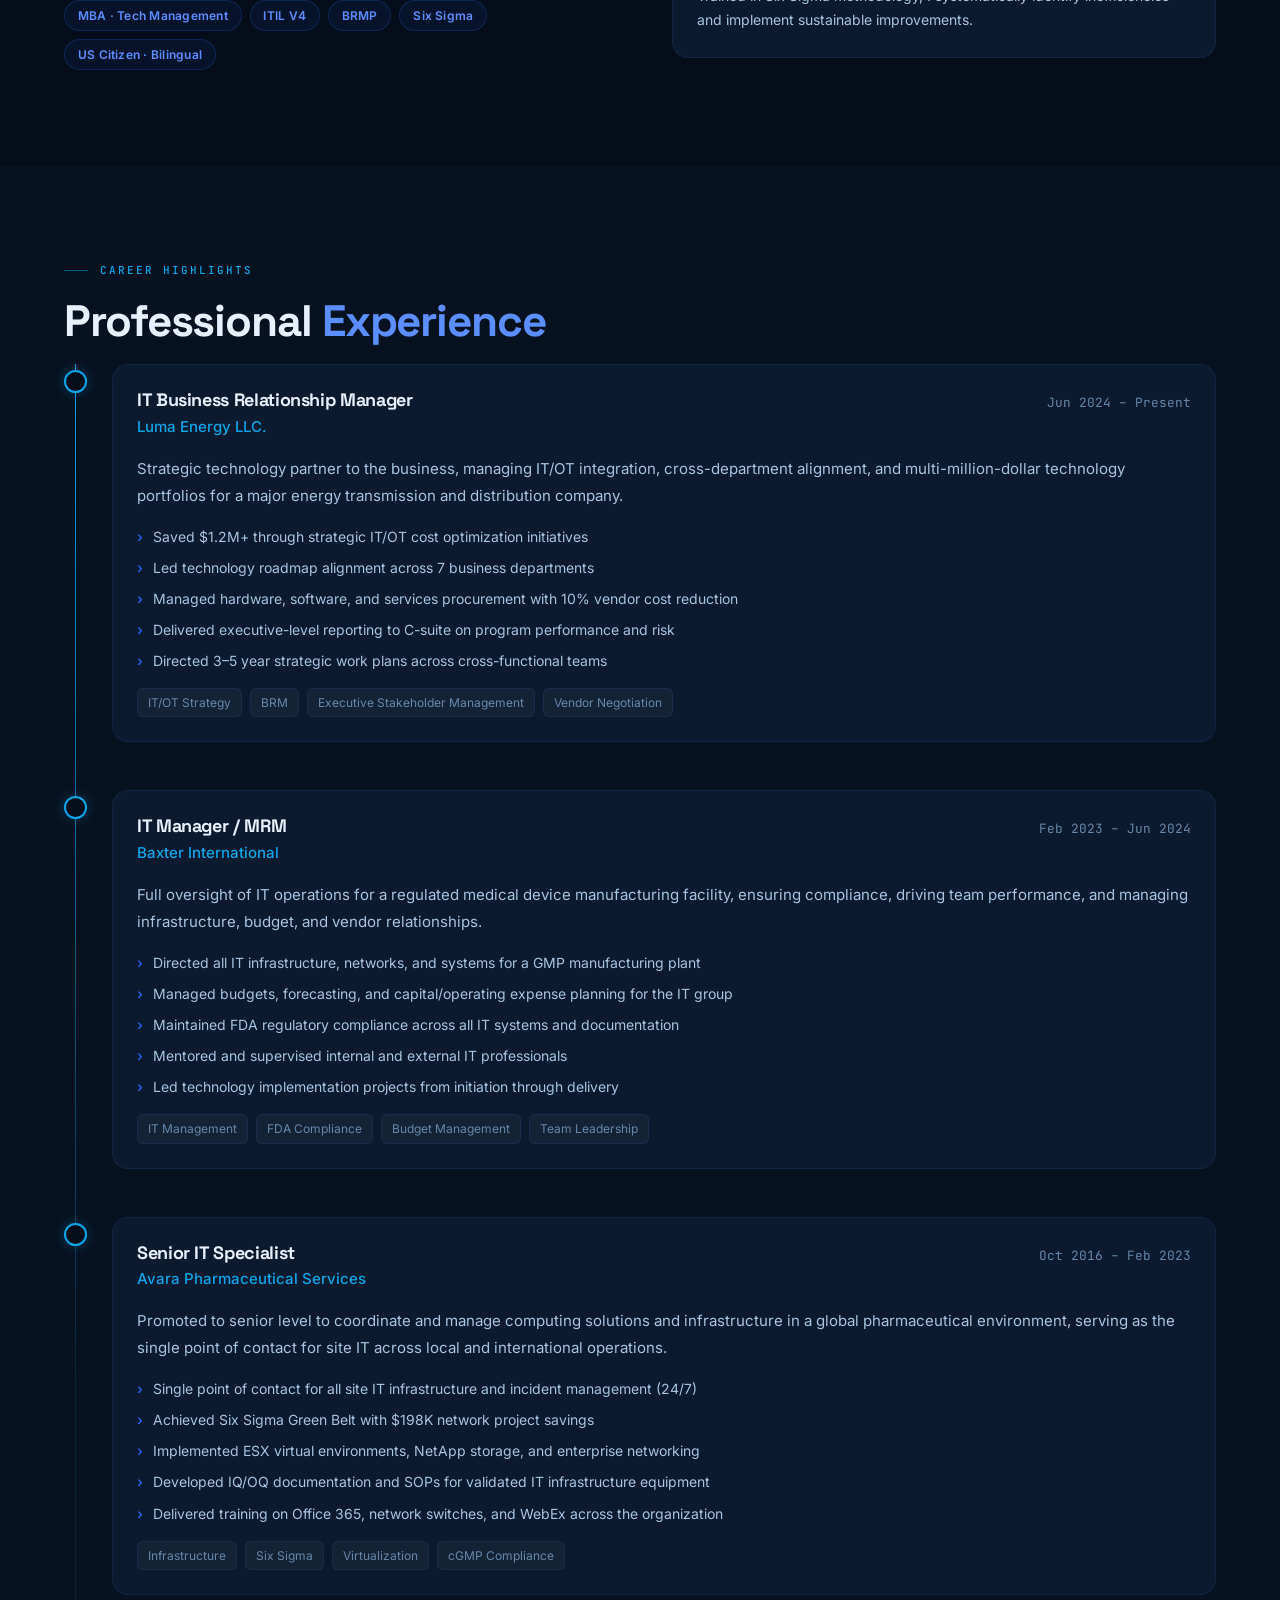
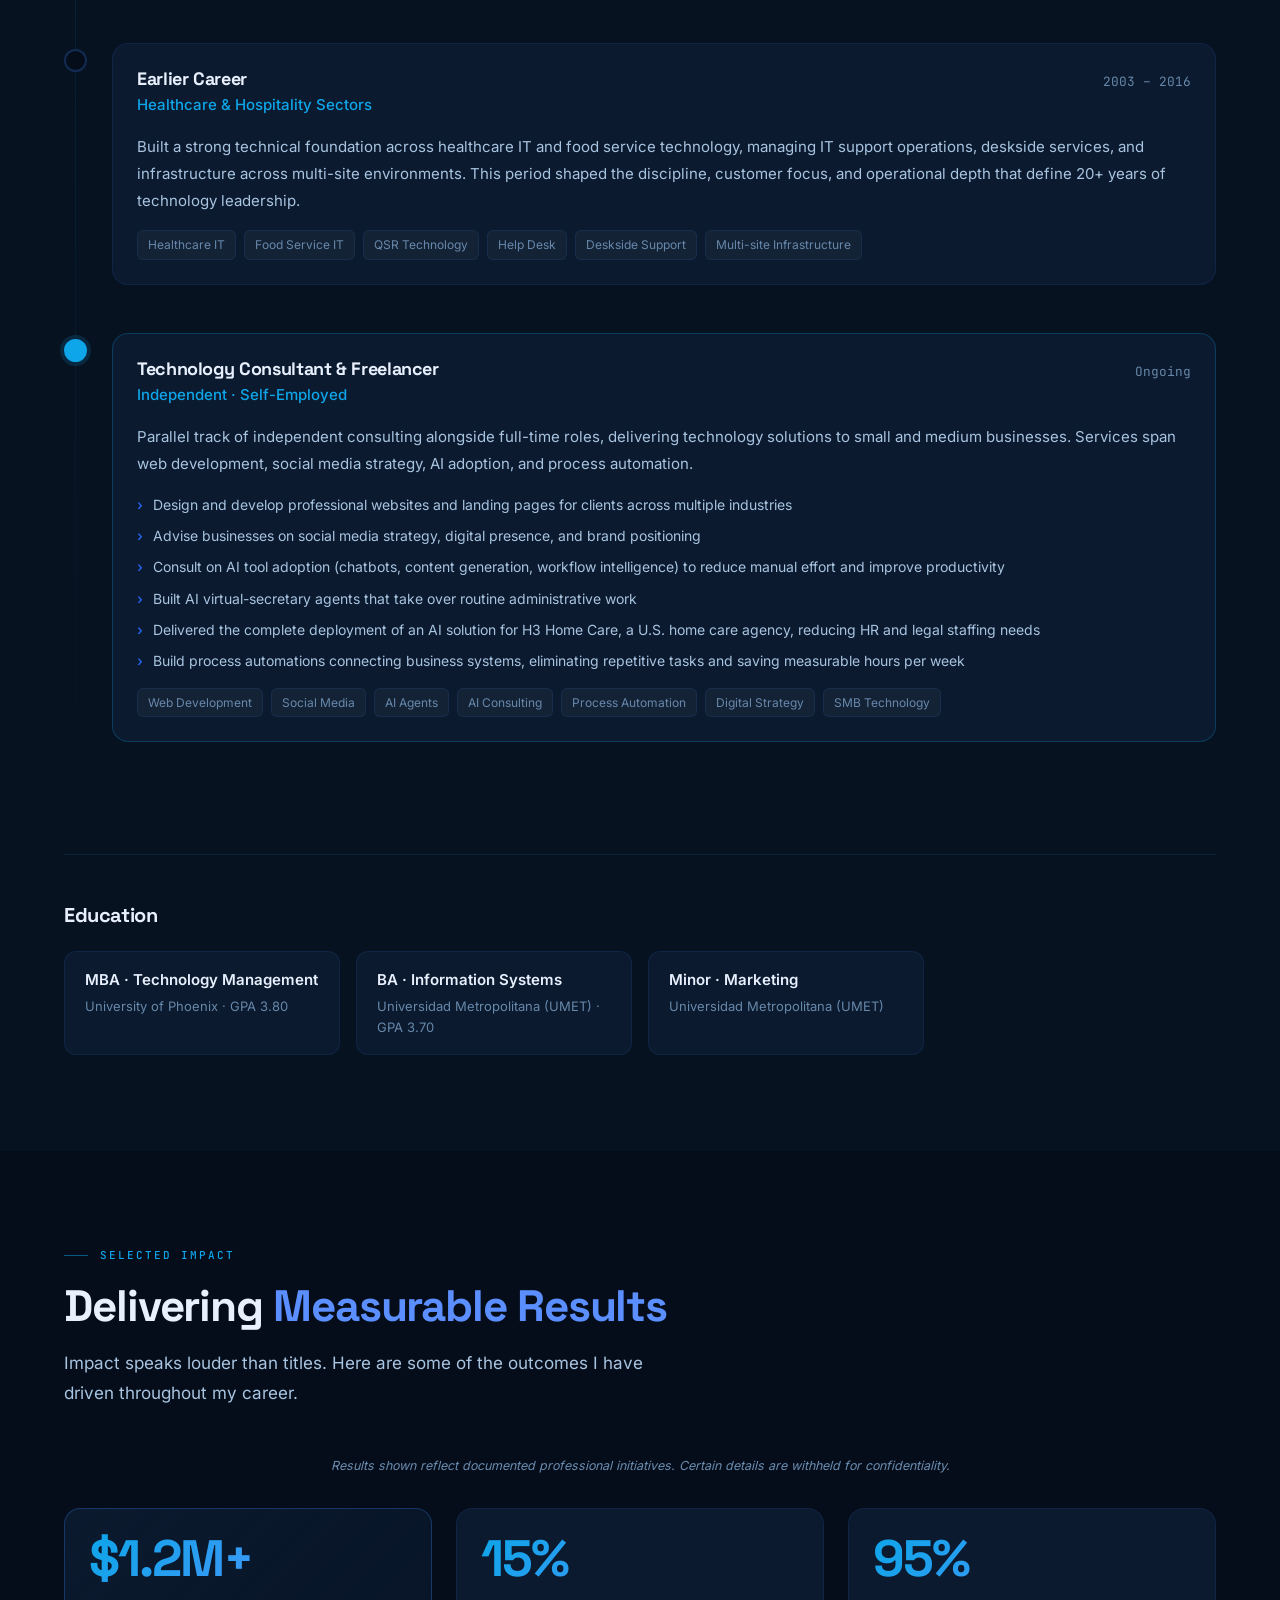
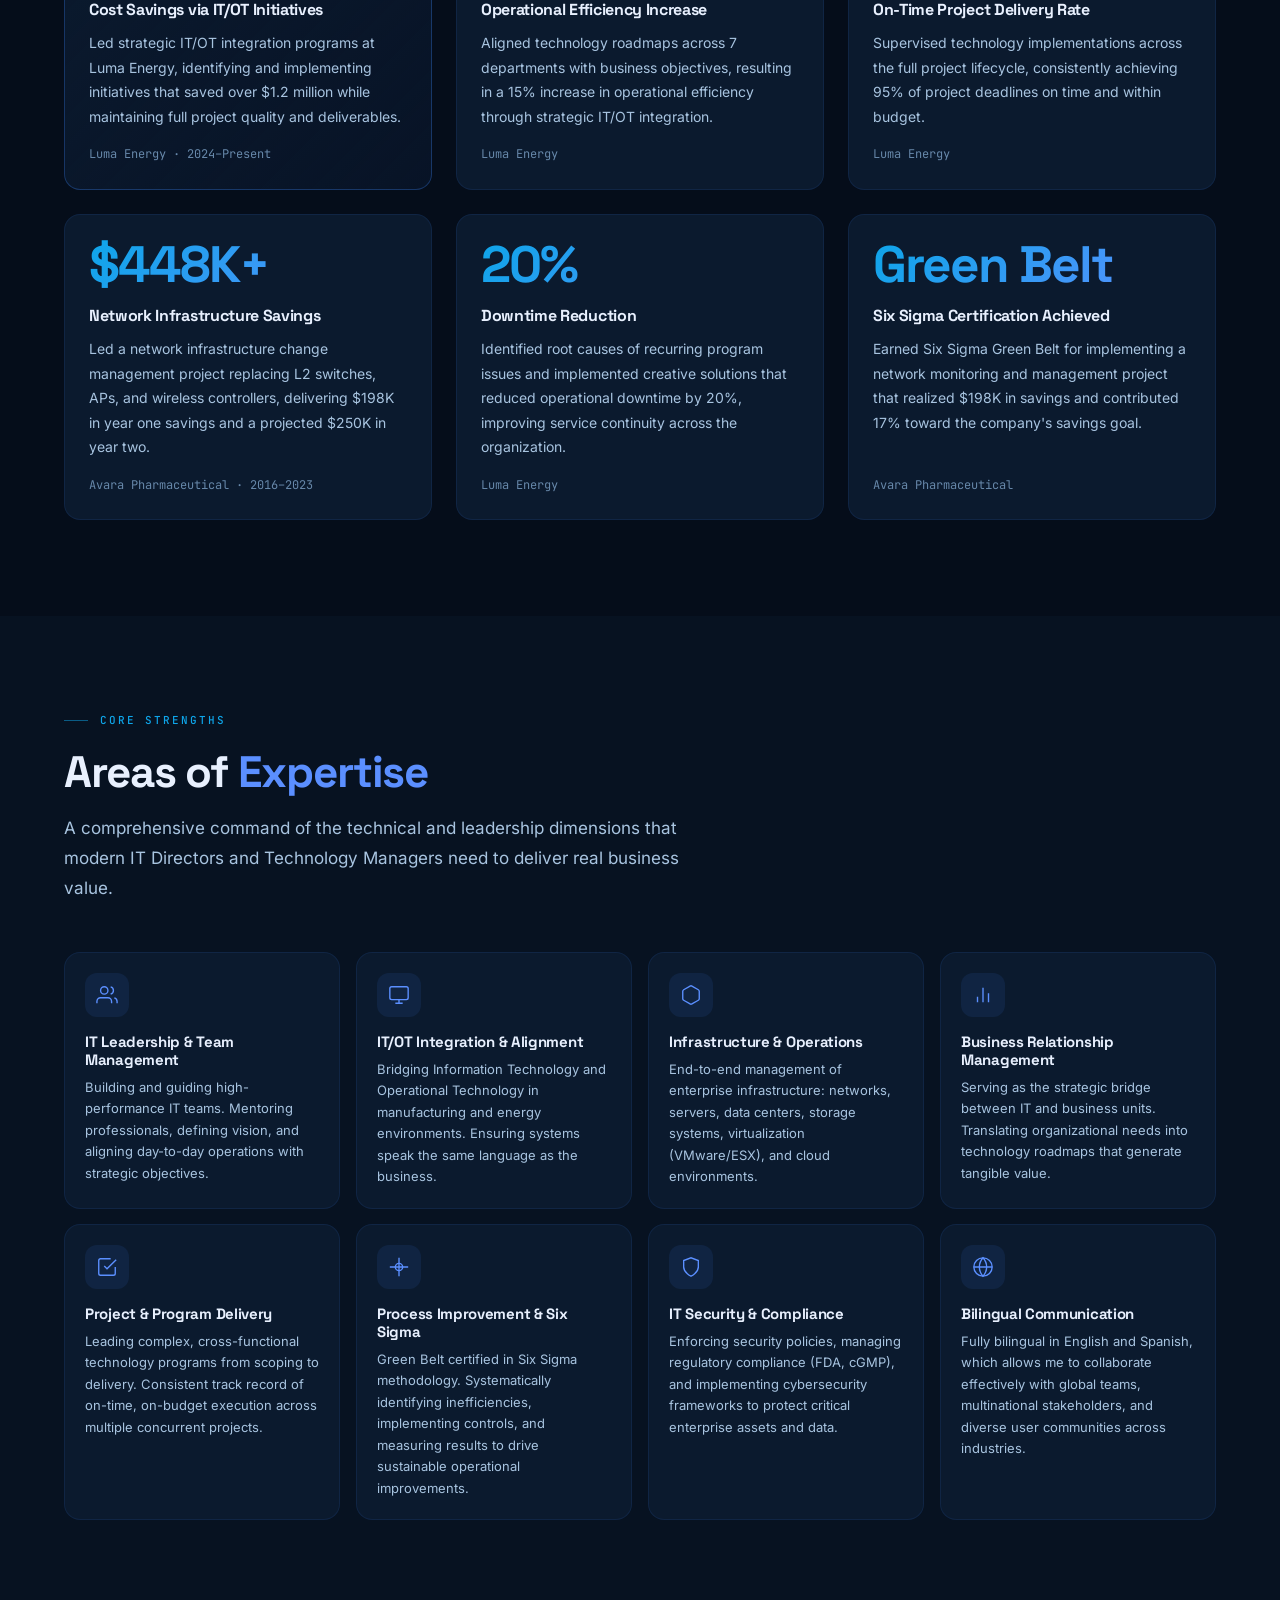
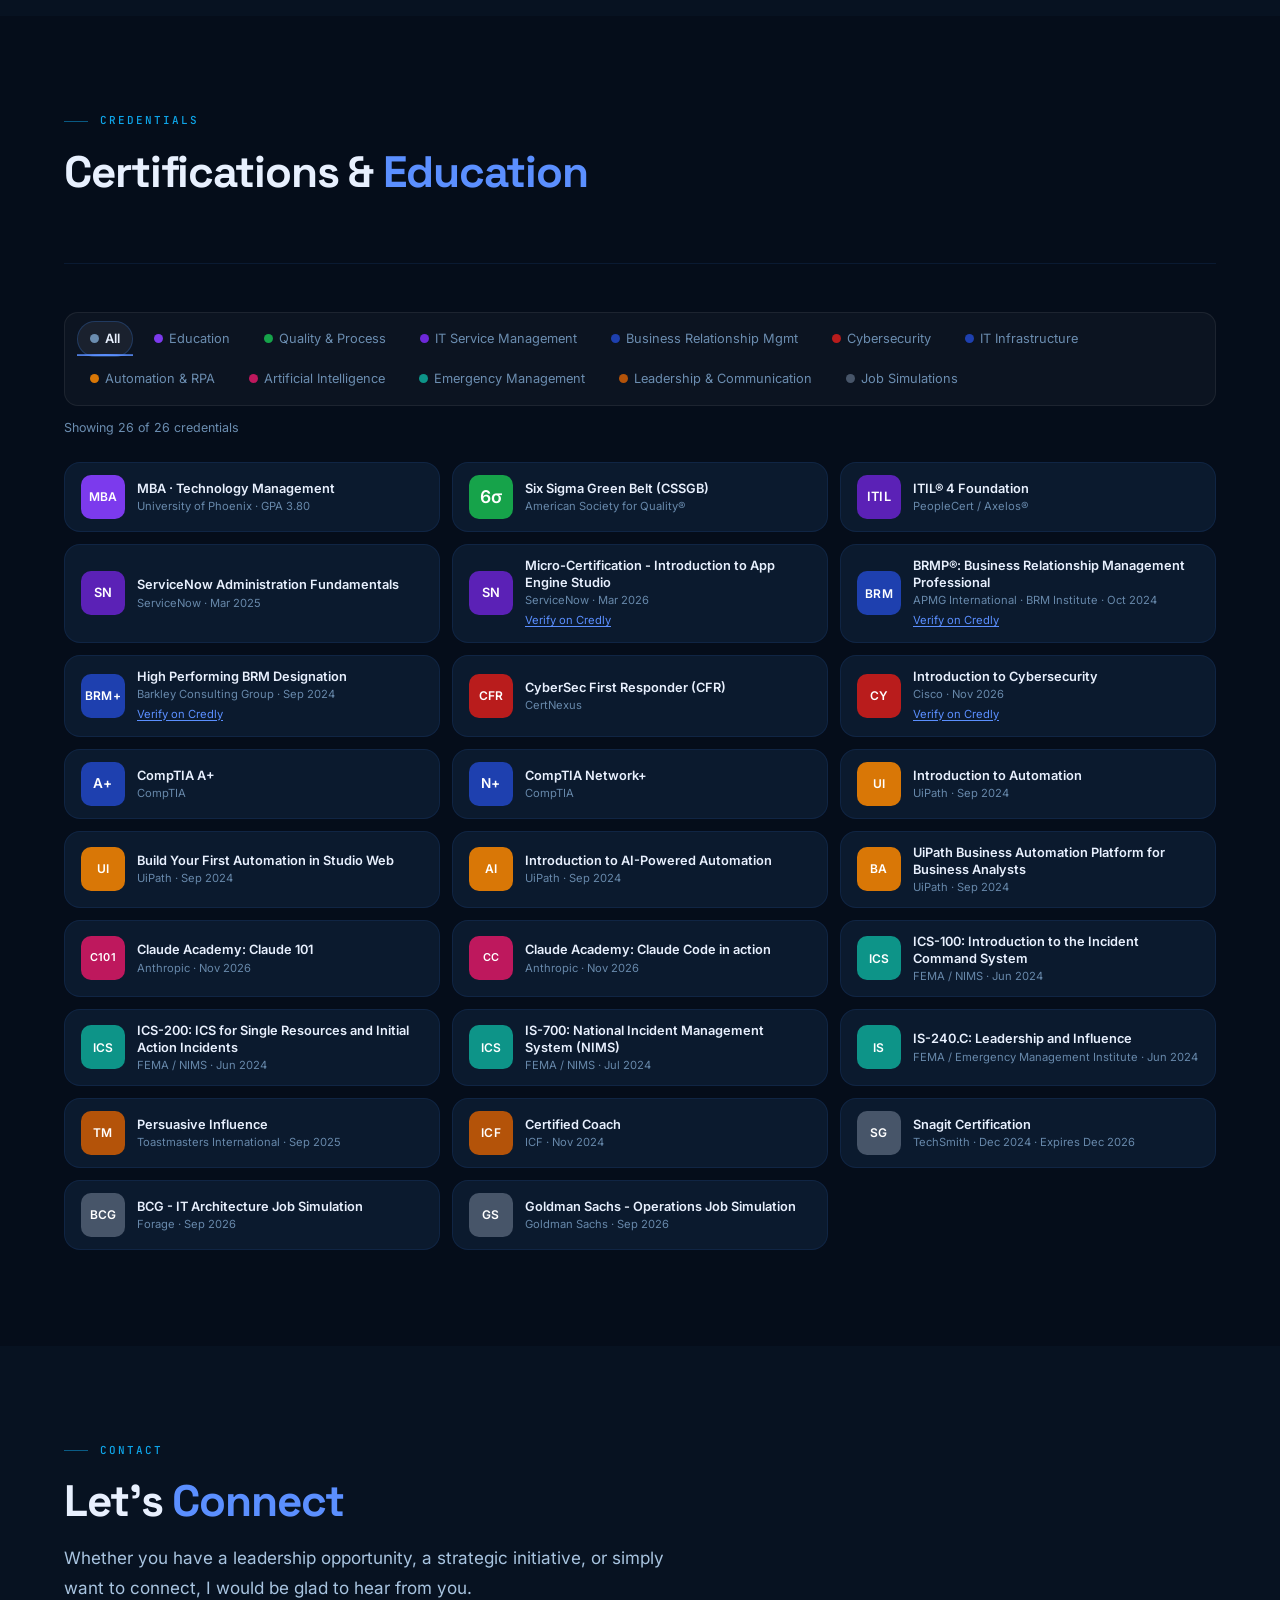
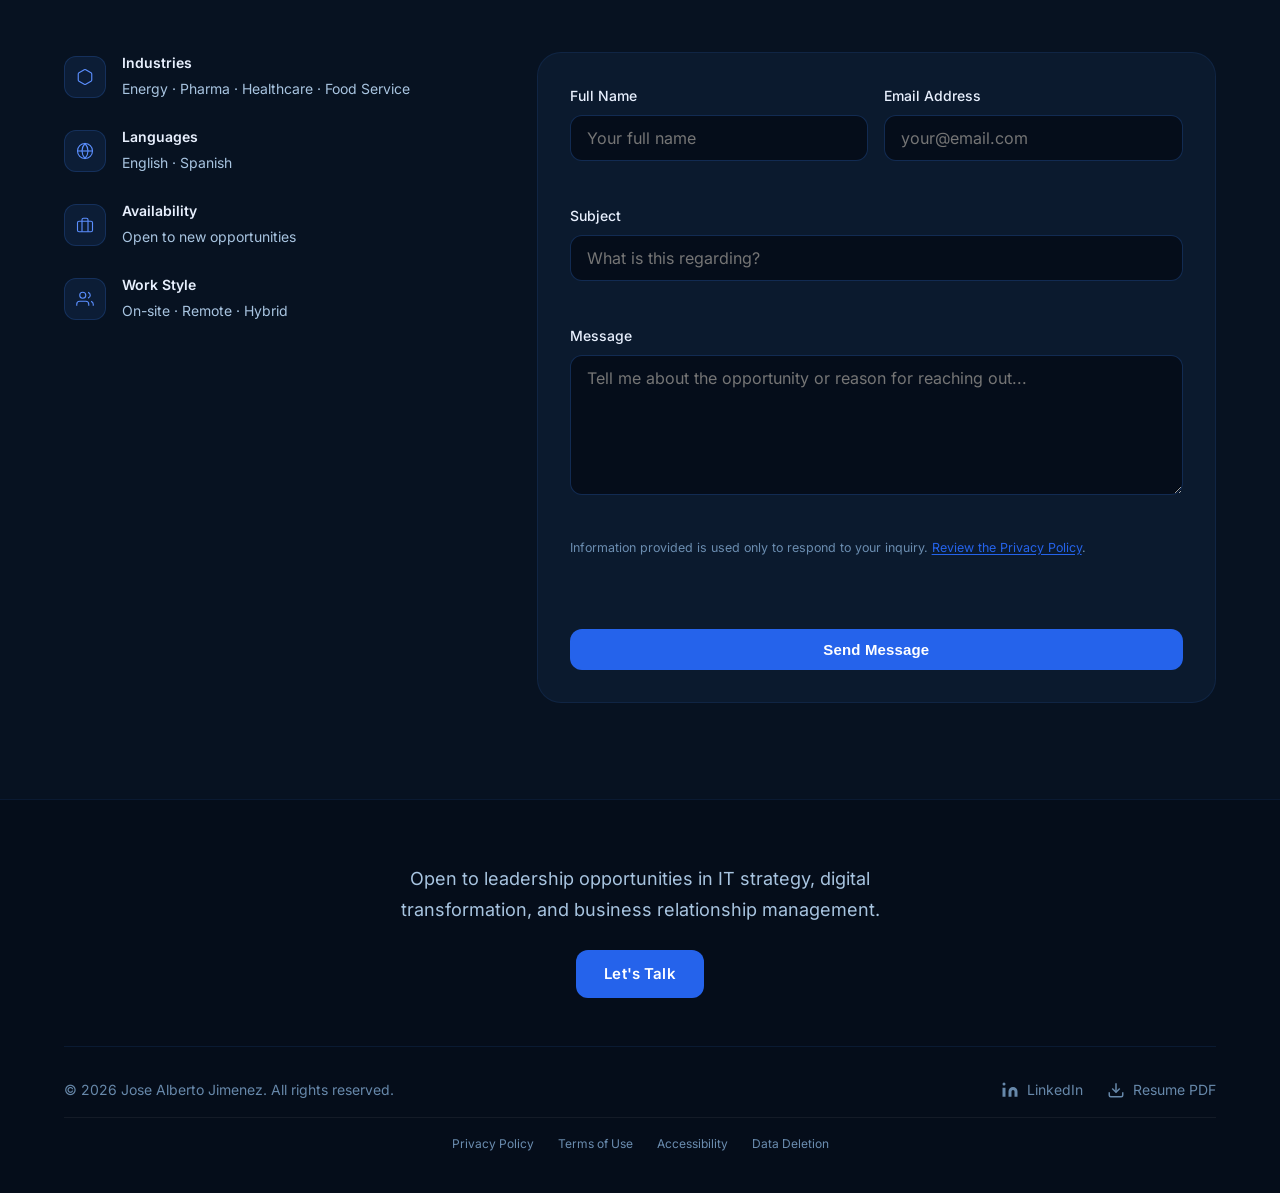
==== commit fea3756d: "Name client H3 Home Care (text only) in hero sentence and Experience Co-Authored-By: Claude Sonnet 5" ====
--- a/index.html
+++ b/index.html
@@ -475,7 +475,7 @@
           <span class="hero__lastname">Jimenez</span>
         </h1>
         <p class="hero__title" data-i18n="hero.title">IT Director &amp; Business Relationship Manager</p>
-        <p class="hero__sub" data-i18n="hero.sub">I turn business language into the requirements IT needs to build the right solution, and put AI to work: virtual-assistant agents and an end-to-end AI deployment that reduced HR and legal staffing needs for a homecare company.</p>
+        <p class="hero__sub" data-i18n="hero.sub">I turn business language into the requirements IT needs to build the right solution, and put AI to work: virtual-assistant agents and an end-to-end AI deployment that reduced HR and legal staffing needs for H3 Home Care.</p>
         <div class="hero__actions">
           <a href="#contact" class="btn btn--primary btn--magnetic" data-i18n="hero.cta1">Get in Touch</a>
           <a href="#impact" class="btn btn--ghost btn--magnetic" data-i18n="hero.cta2">See My Impact</a>
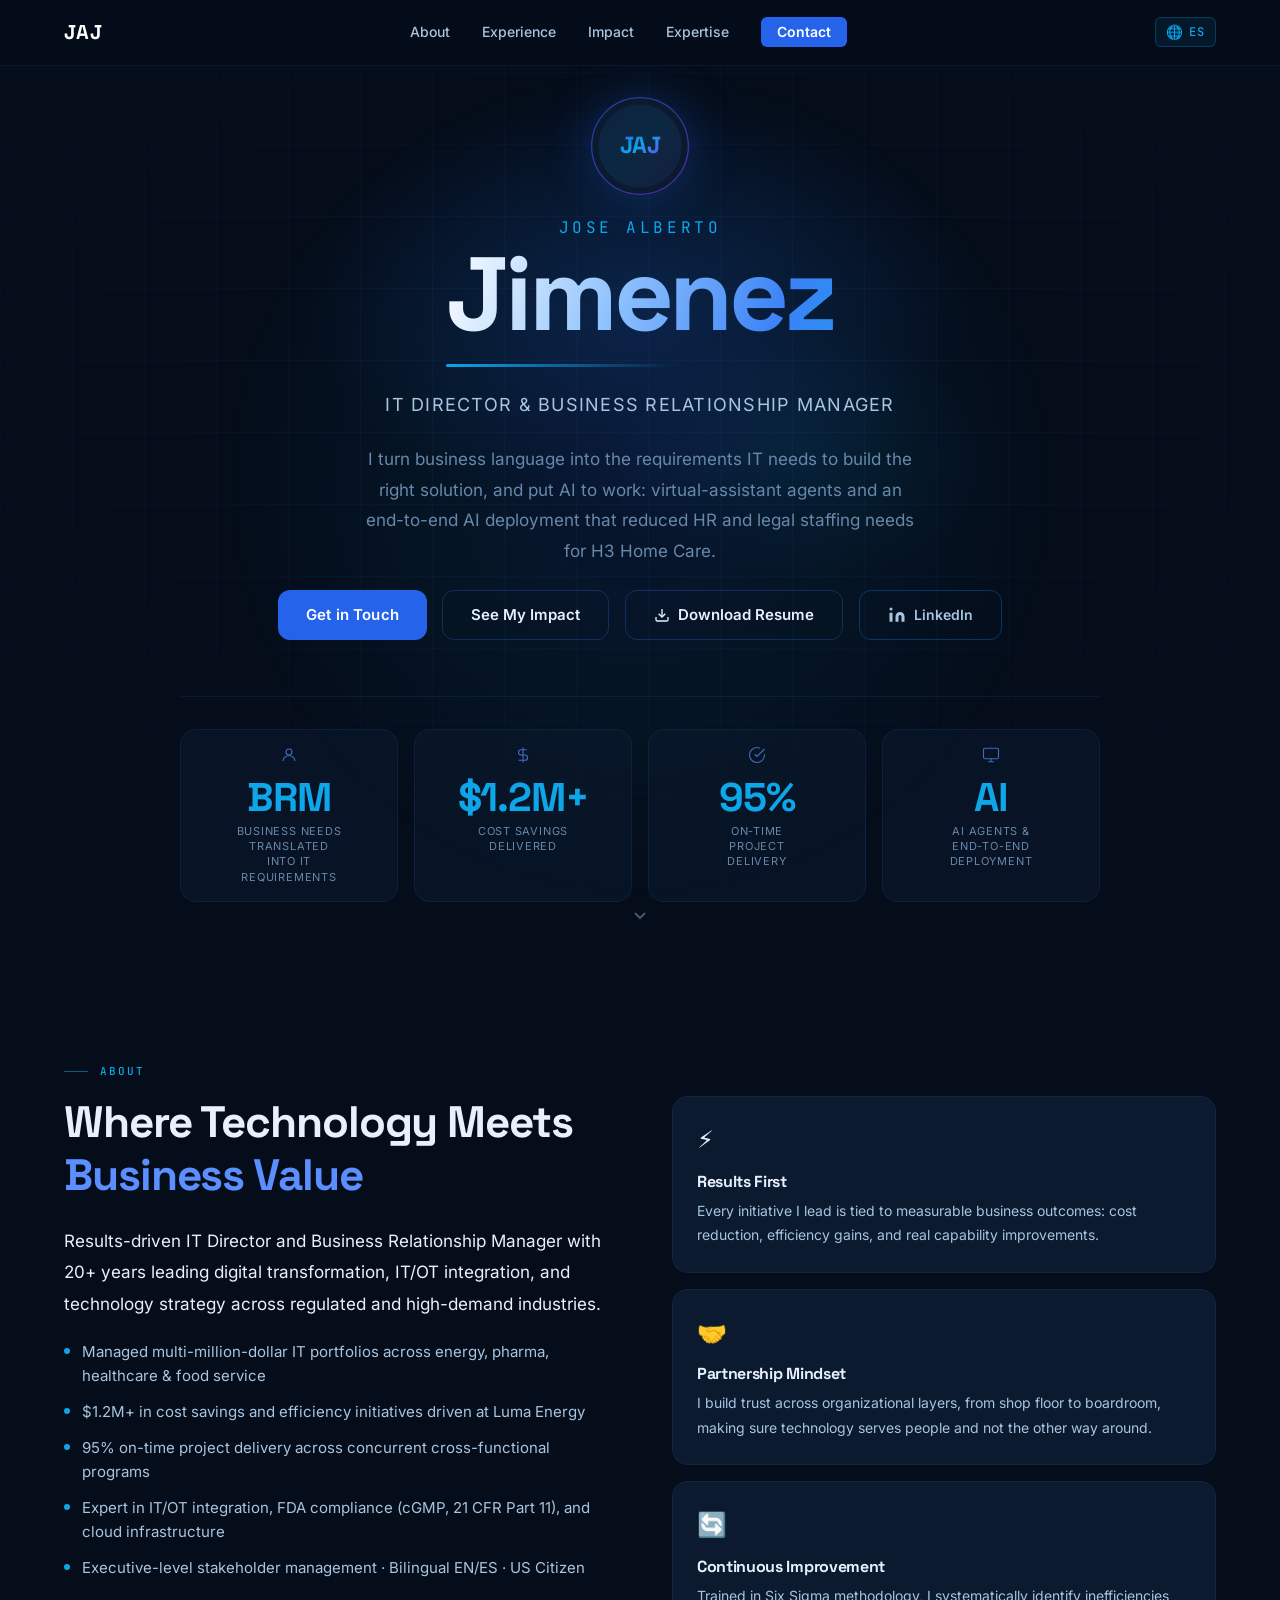
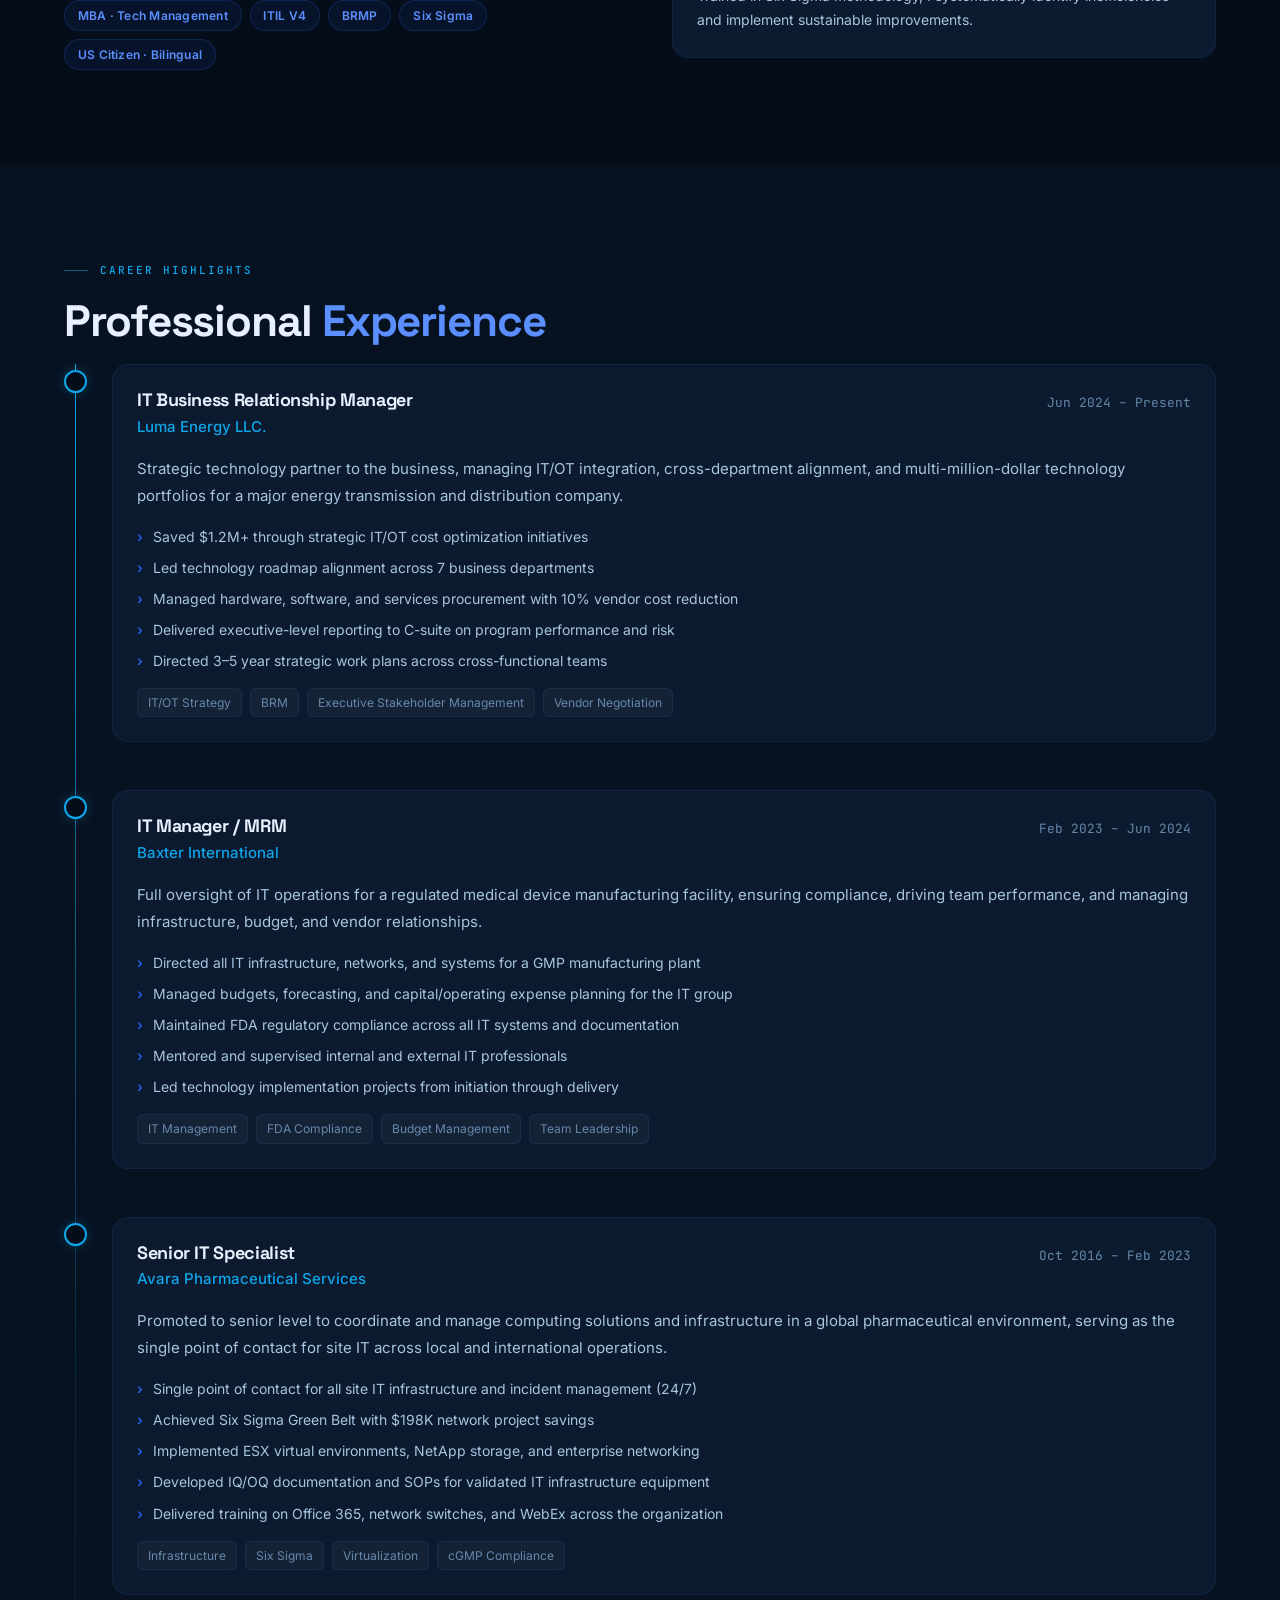
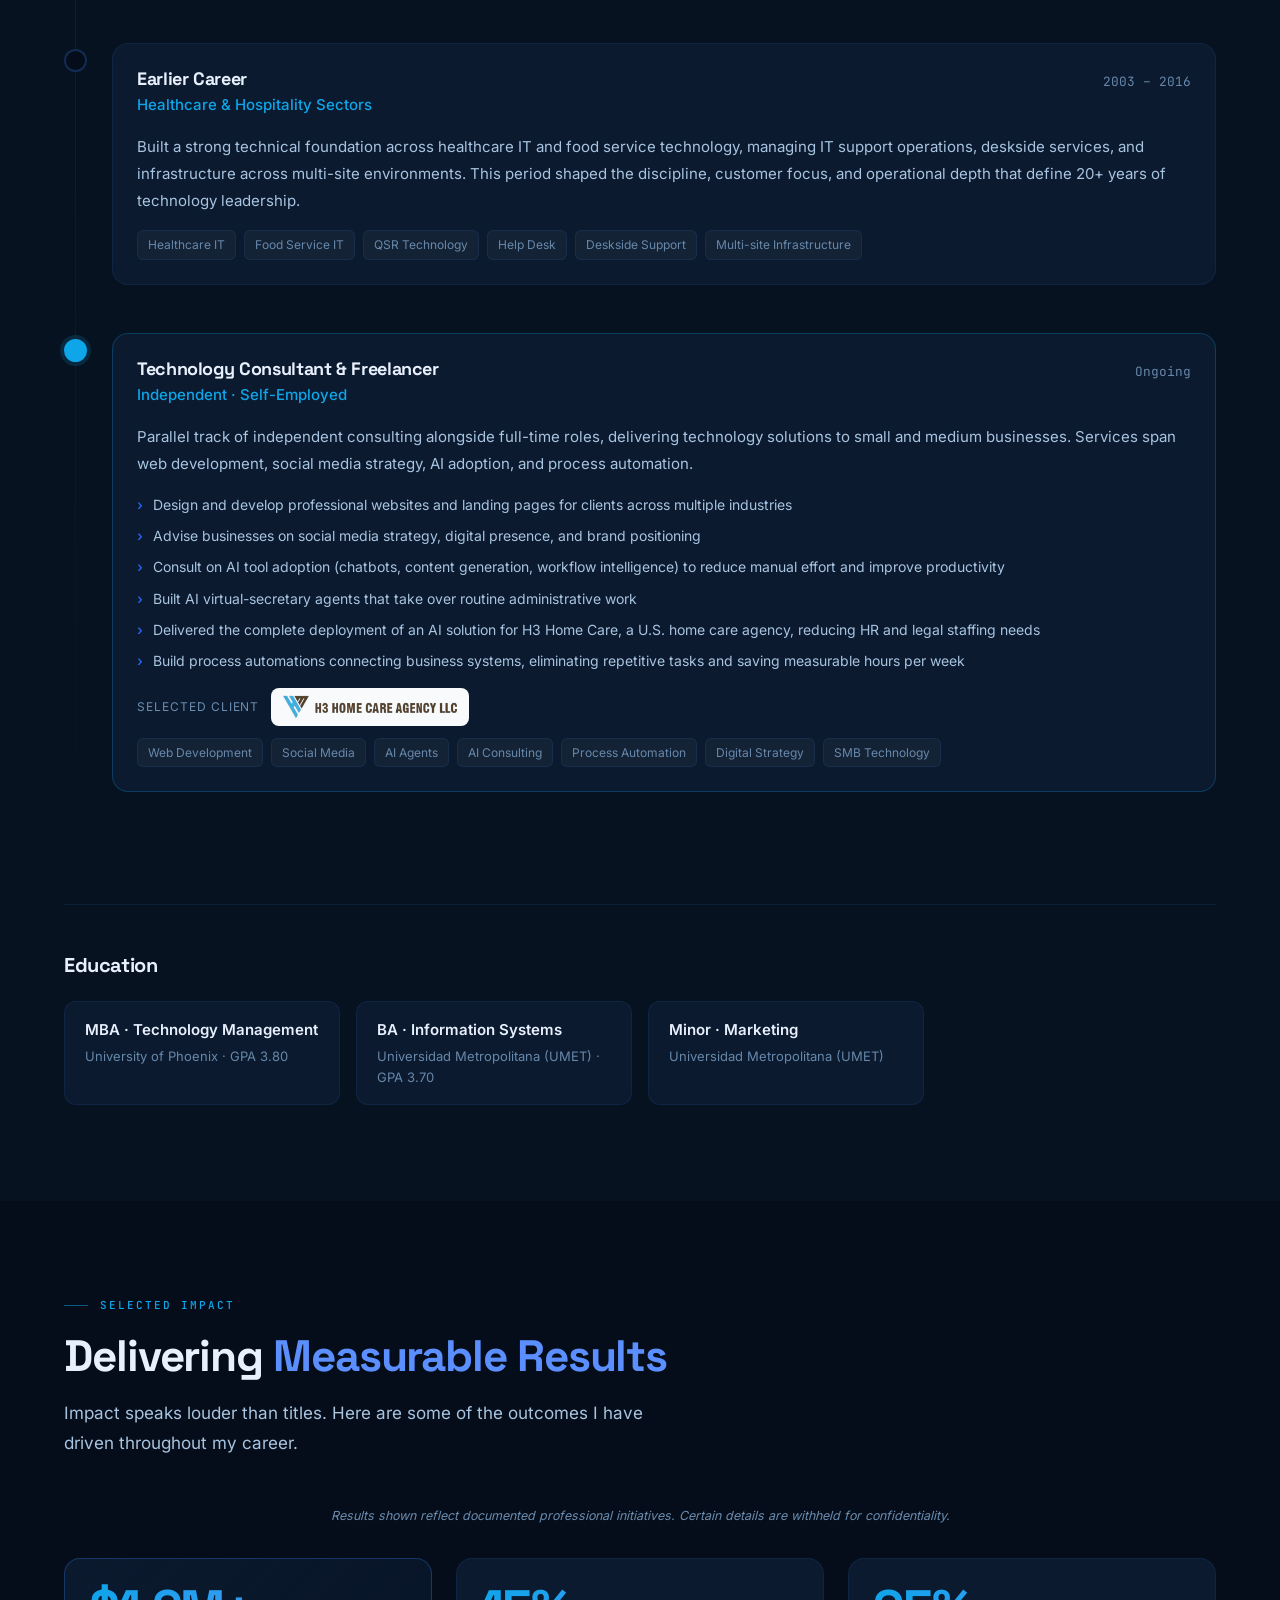
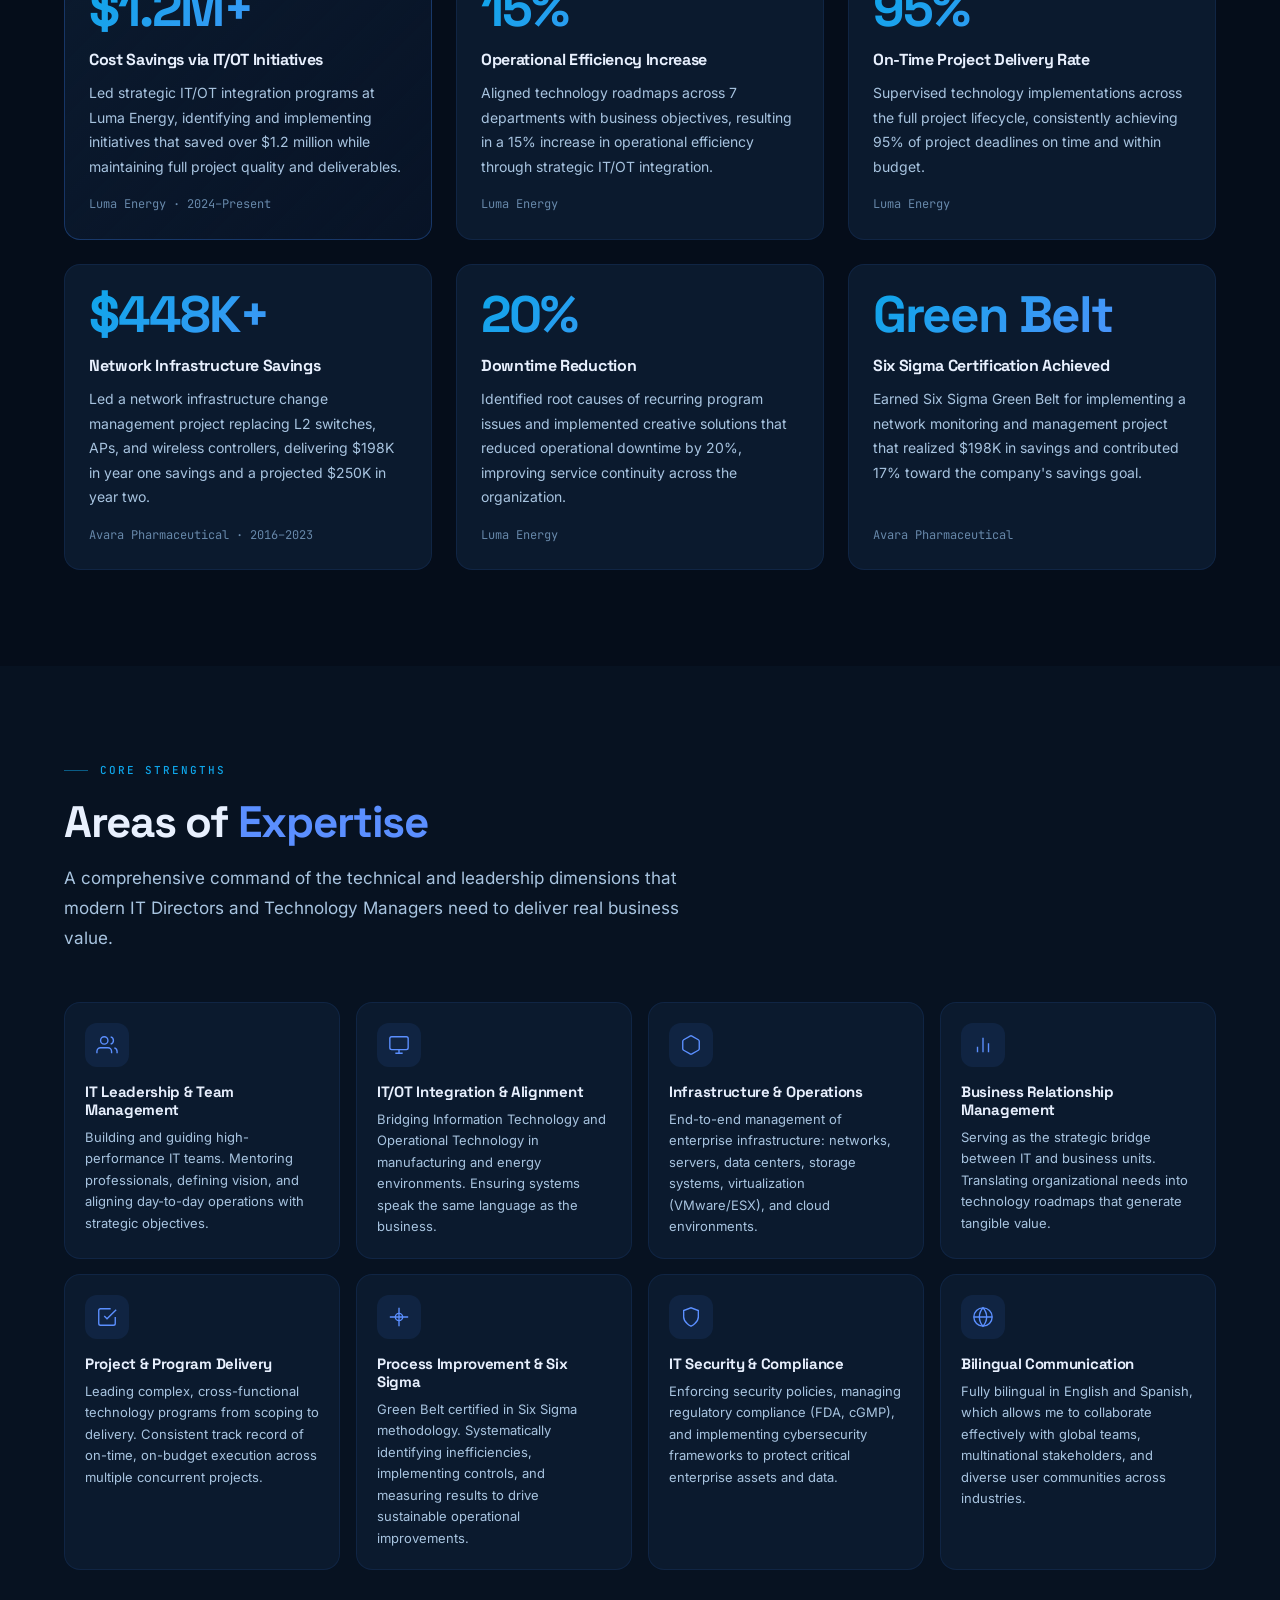
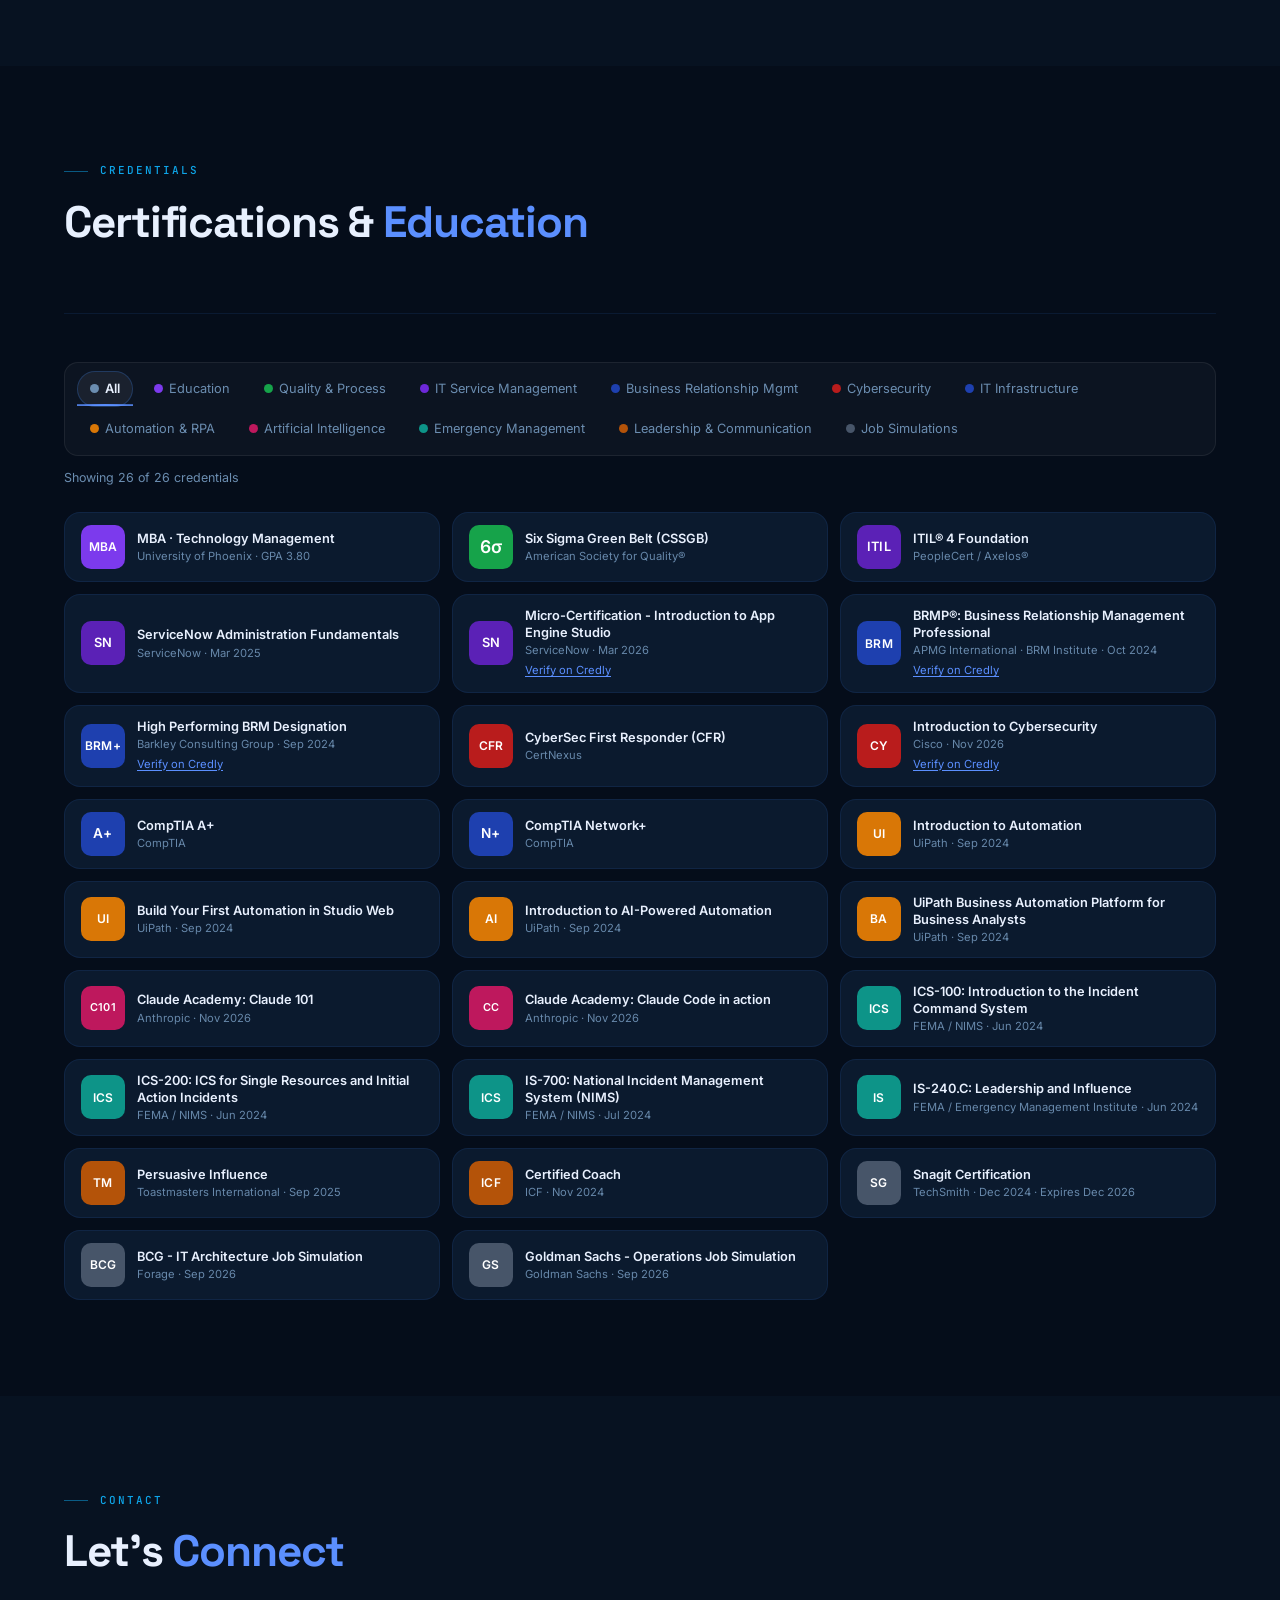
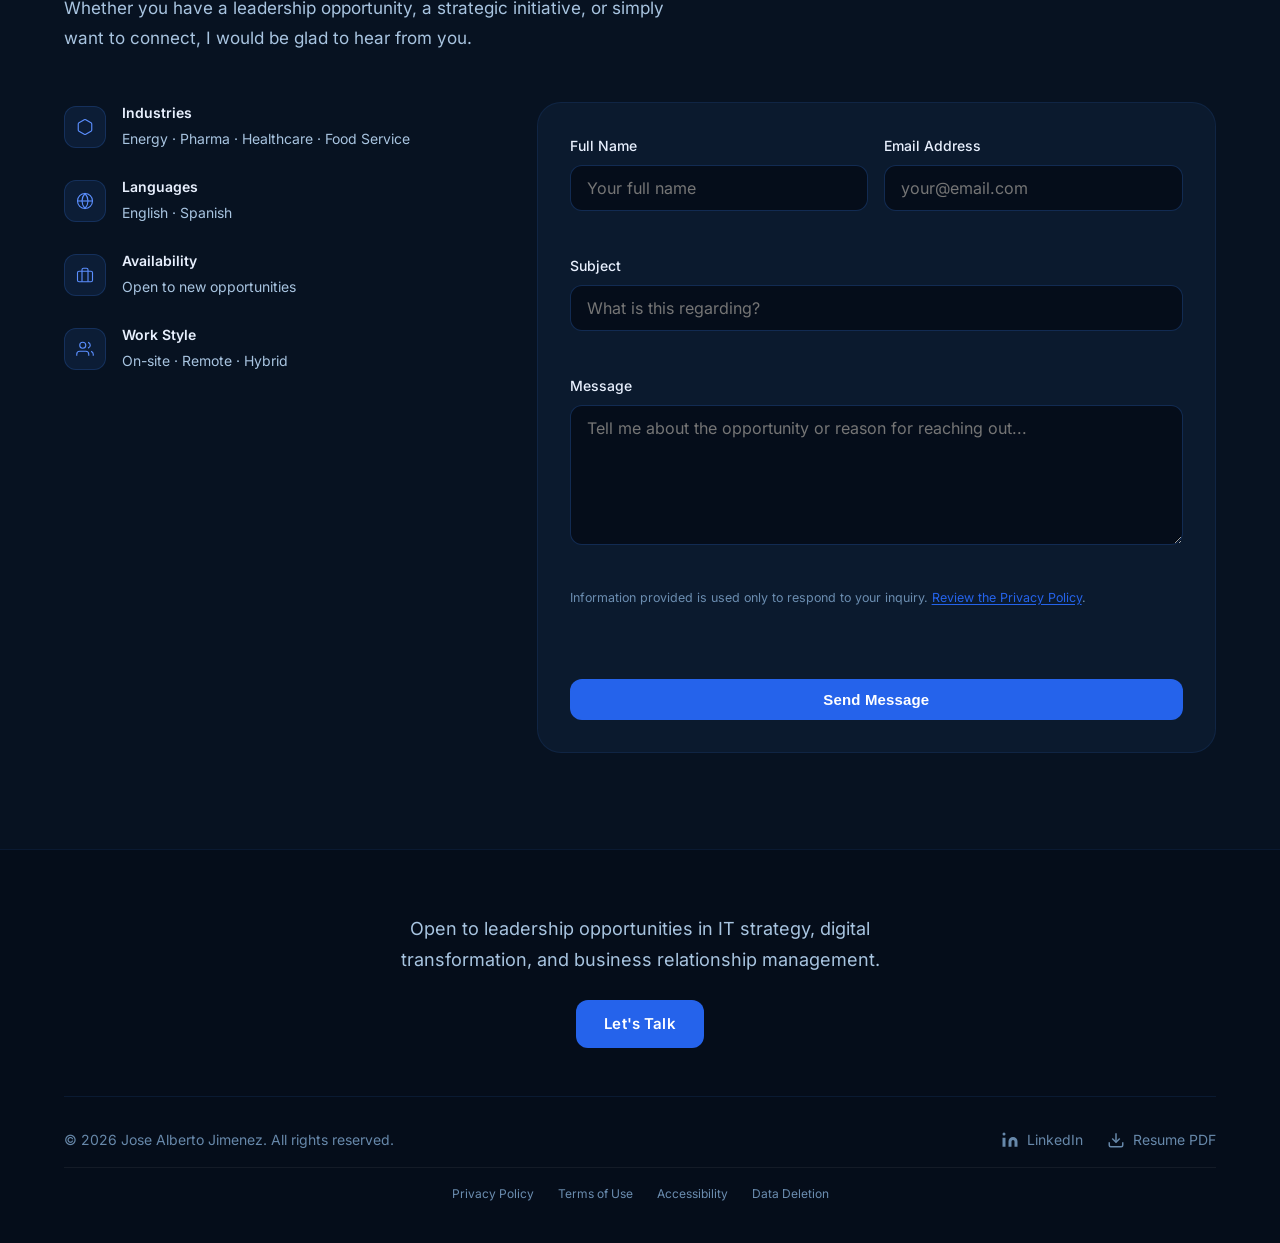
==== commit 5946f65b: "Show H3 Home Care client logo in the independent consulting entry (EN/ES label) Co-Authored-By: Clau" ====
--- a/index.html
+++ b/index.html
@@ -644,6 +644,10 @@
               </div>
               <p class="timeline-item__summary" data-i18n="tl5.summary">Parallel track of independent consulting alongside full-time roles, delivering technology solutions to small and medium businesses. Services span web development, social media strategy, AI adoption, and process automation.</p>
               <ul class="timeline-item__highlights" data-i18n-list="tl5.highlights"></ul>
+              <div class="timeline-item__client">
+                <span class="timeline-item__client-label" data-i18n="tl5.client">Selected client</span>
+                <span class="timeline-item__client-logo"><img src="images/h3-home-care-logo.png" alt="H3 Home Care Agency LLC" width="300" height="45" loading="lazy" decoding="async" /></span>
+              </div>
               <div class="timeline-item__tags" data-i18n-tags="tl5.tags"></div>
             </div>
           </article>
--- a/styles.css
+++ b/styles.css
@@ -2036,3 +2036,25 @@
   .nav__indicator.is-animated,
   .certs-legend__indicator.is-animated { transition: none; }
 }
+
+/* Selected client (Experience) */
+.timeline-item__client {
+  display: flex;
+  align-items: center;
+  flex-wrap: wrap;
+  gap: var(--space-3);
+  margin: var(--space-4) 0 var(--space-3);
+}
+.timeline-item__client-label {
+  font-size: 0.75rem;
+  color: var(--color-text-muted);
+  text-transform: uppercase;
+  letter-spacing: 0.08em;
+}
+.timeline-item__client-logo {
+  display: inline-flex;
+  padding: 6px 12px;
+  background: #f8fafc;
+  border-radius: 8px;
+}
+.timeline-item__client-logo img { display: block; height: 26px; width: auto; }
--- a/styles.css
+++ b/styles.css
@@ -2036,3 +2036,25 @@
   .nav__indicator.is-animated,
   .certs-legend__indicator.is-animated { transition: none; }
 }
+
+/* Selected client (Experience) */
+.timeline-item__client {
+  display: flex;
+  align-items: center;
+  flex-wrap: wrap;
+  gap: var(--space-3);
+  margin: var(--space-4) 0 var(--space-3);
+}
+.timeline-item__client-label {
+  font-size: 0.75rem;
+  color: var(--color-text-muted);
+  text-transform: uppercase;
+  letter-spacing: 0.08em;
+}
+.timeline-item__client-logo {
+  display: inline-flex;
+  padding: 6px 12px;
+  background: #f8fafc;
+  border-radius: 8px;
+}
+.timeline-item__client-logo img { display: block; height: 26px; width: auto; }
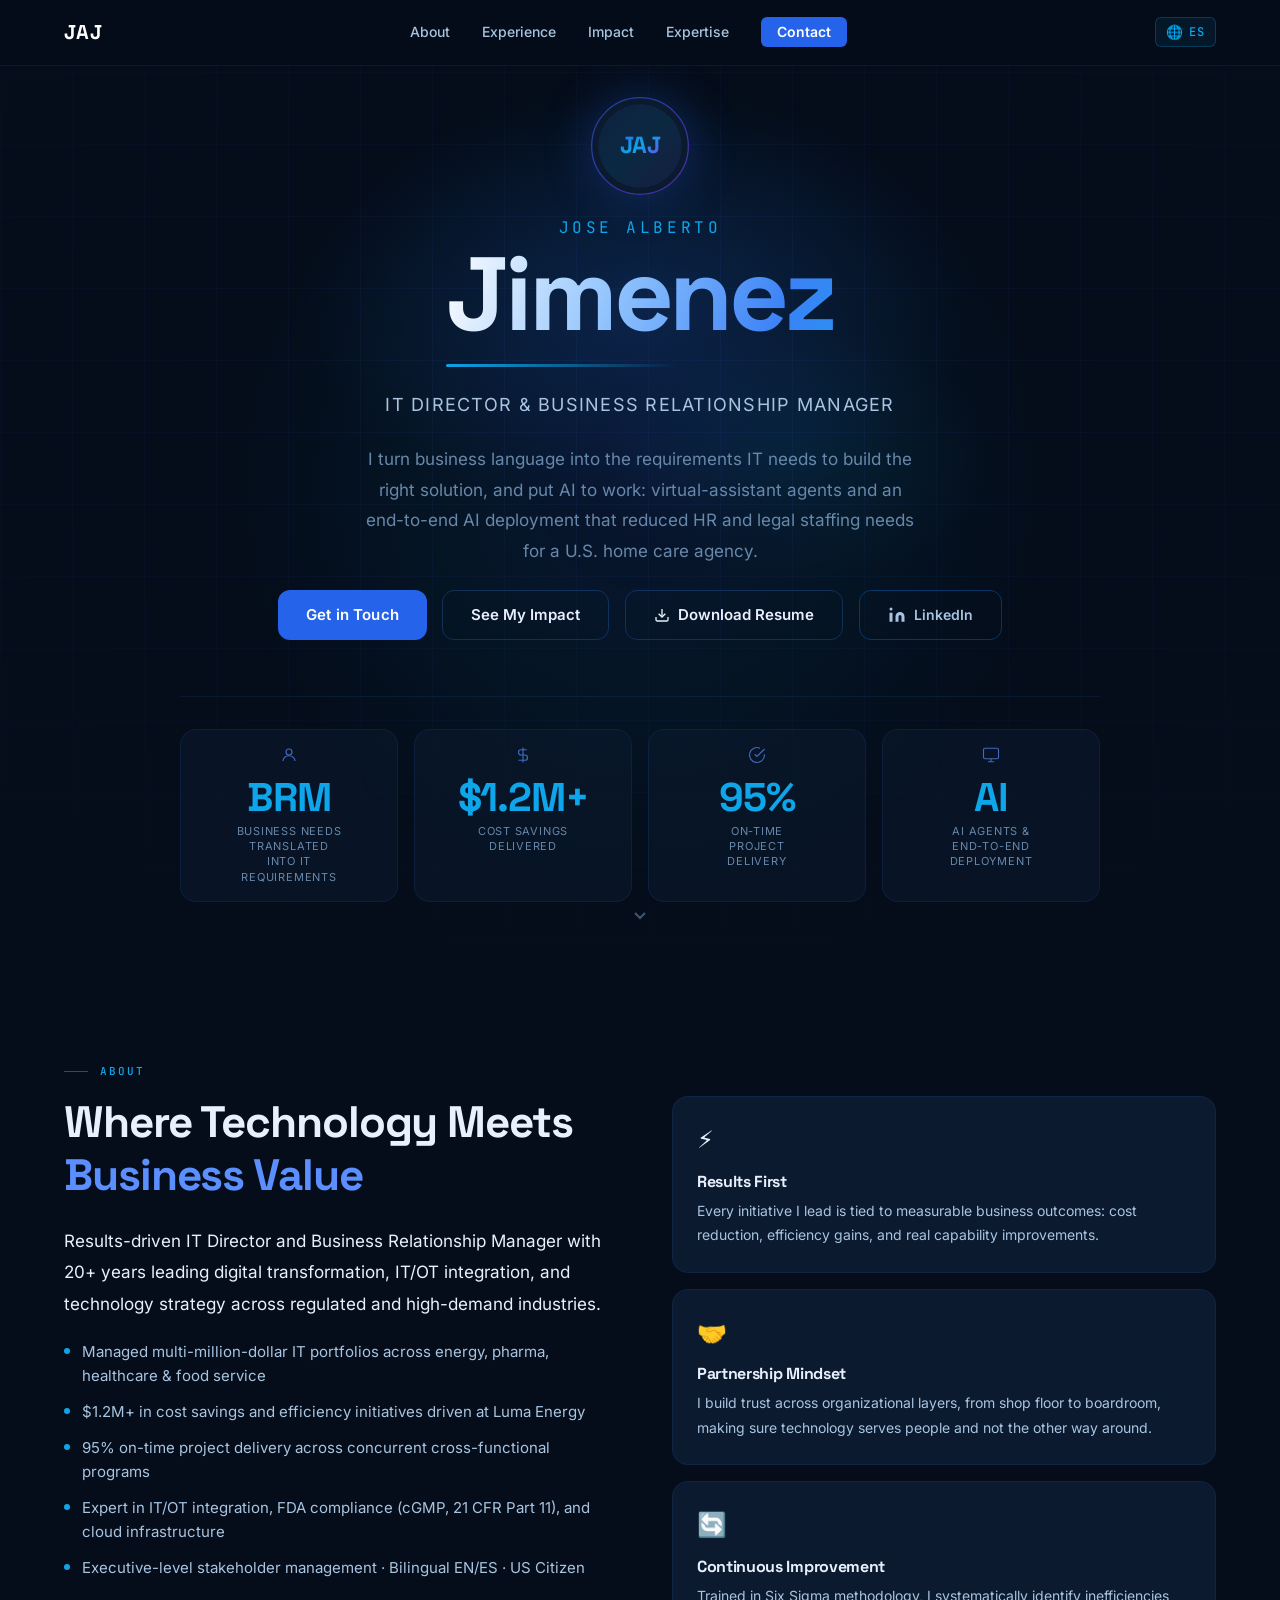
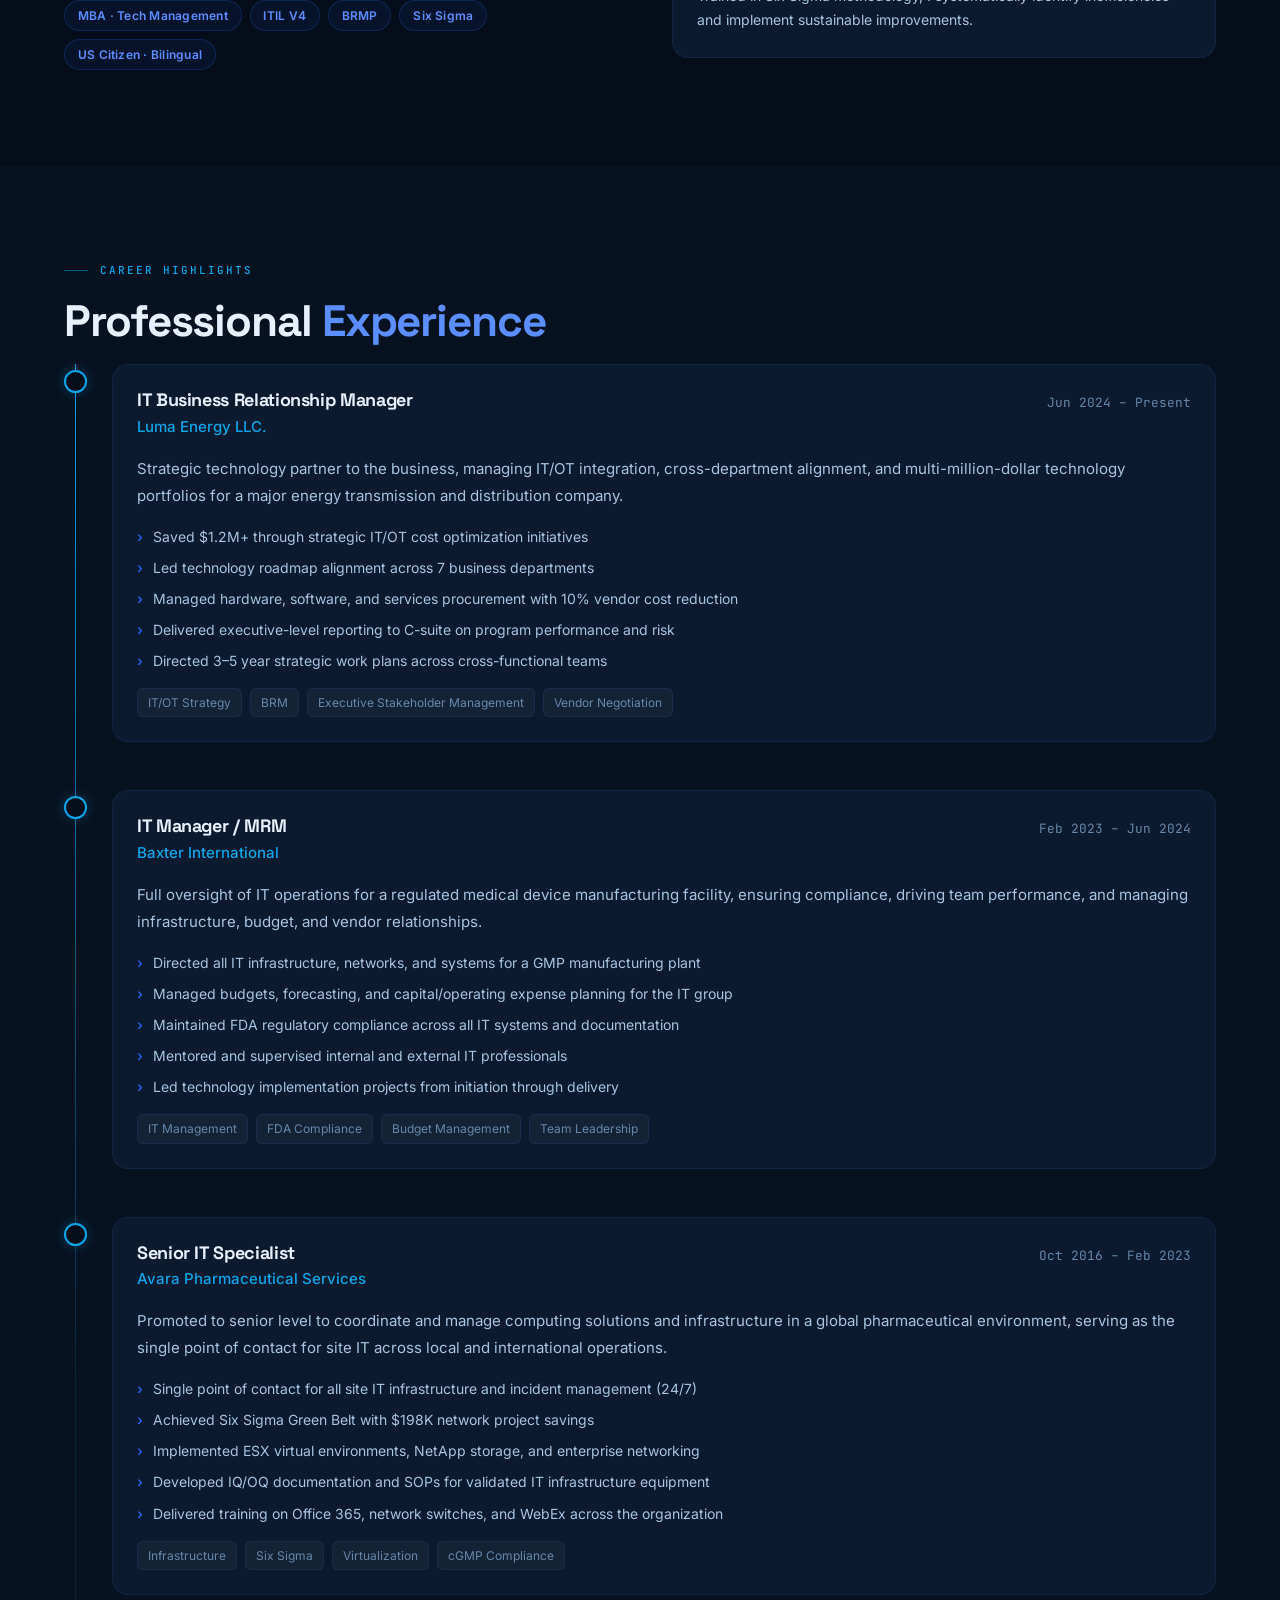
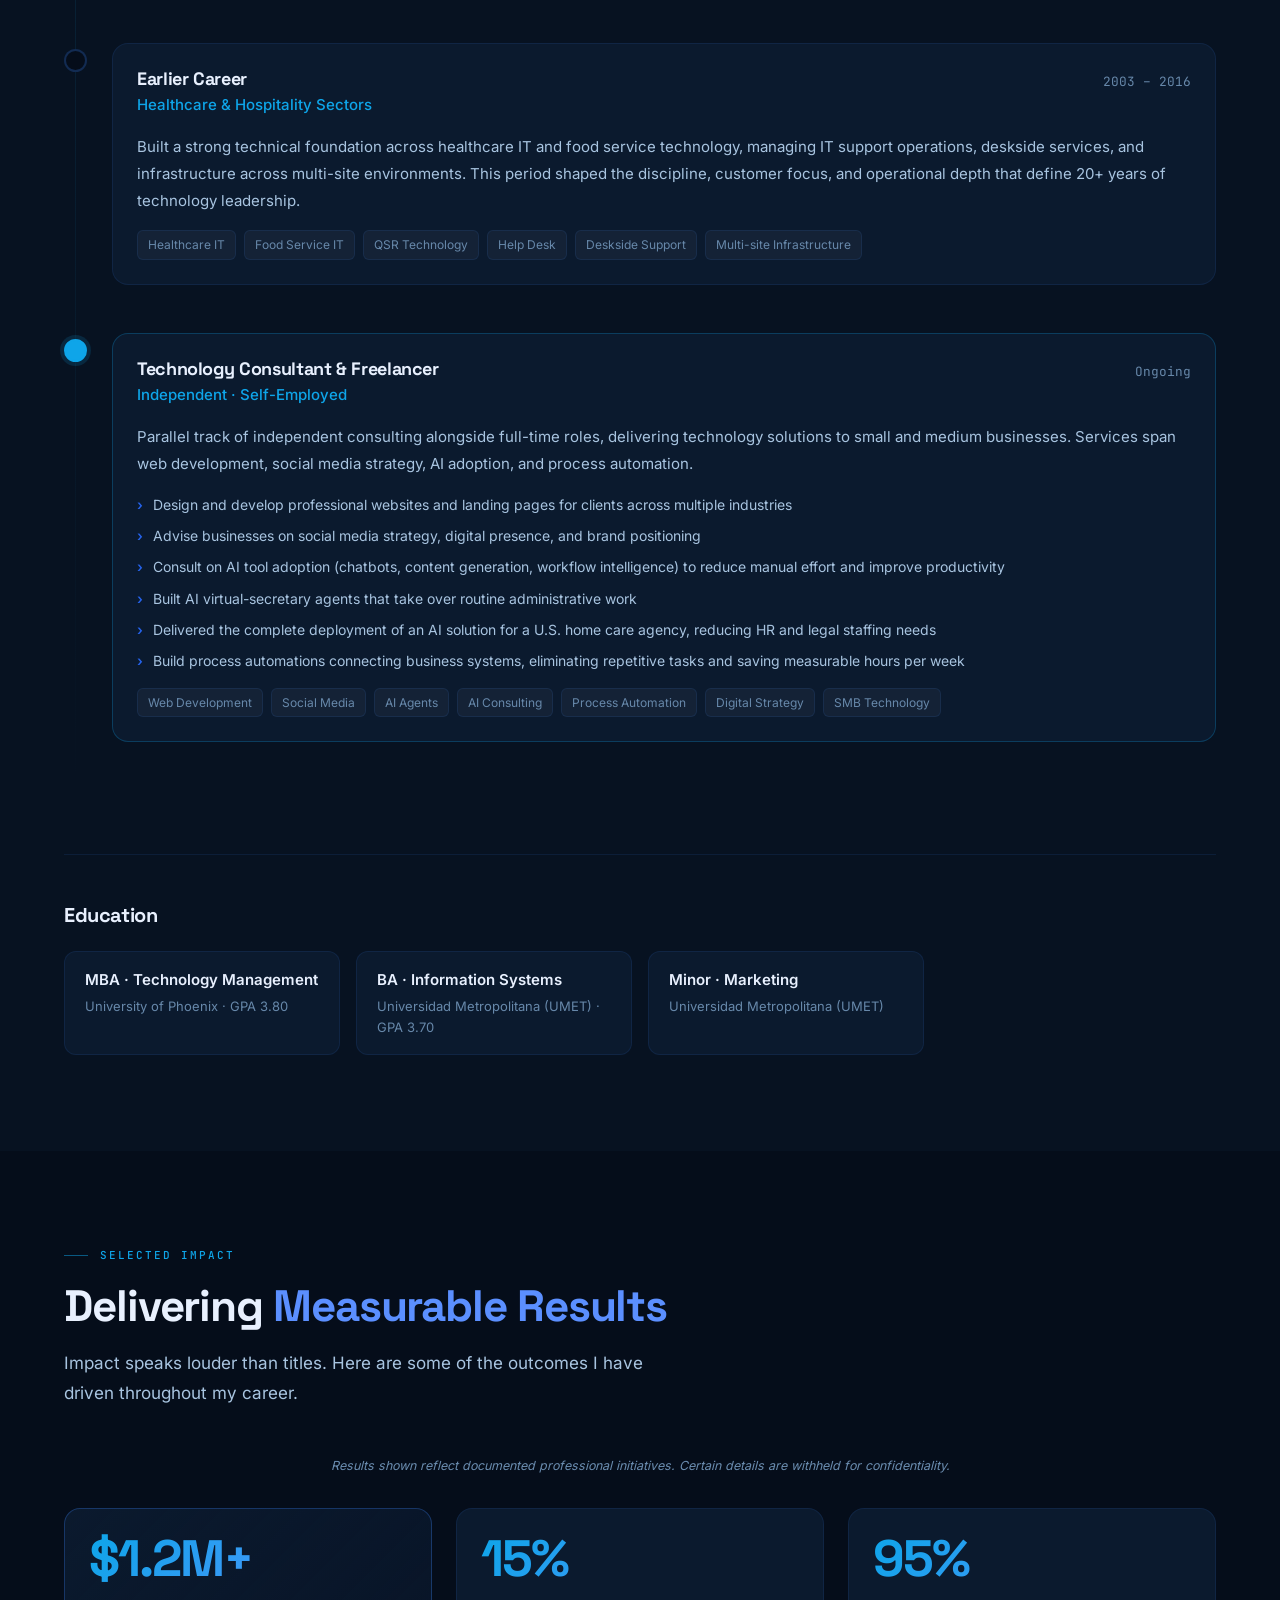
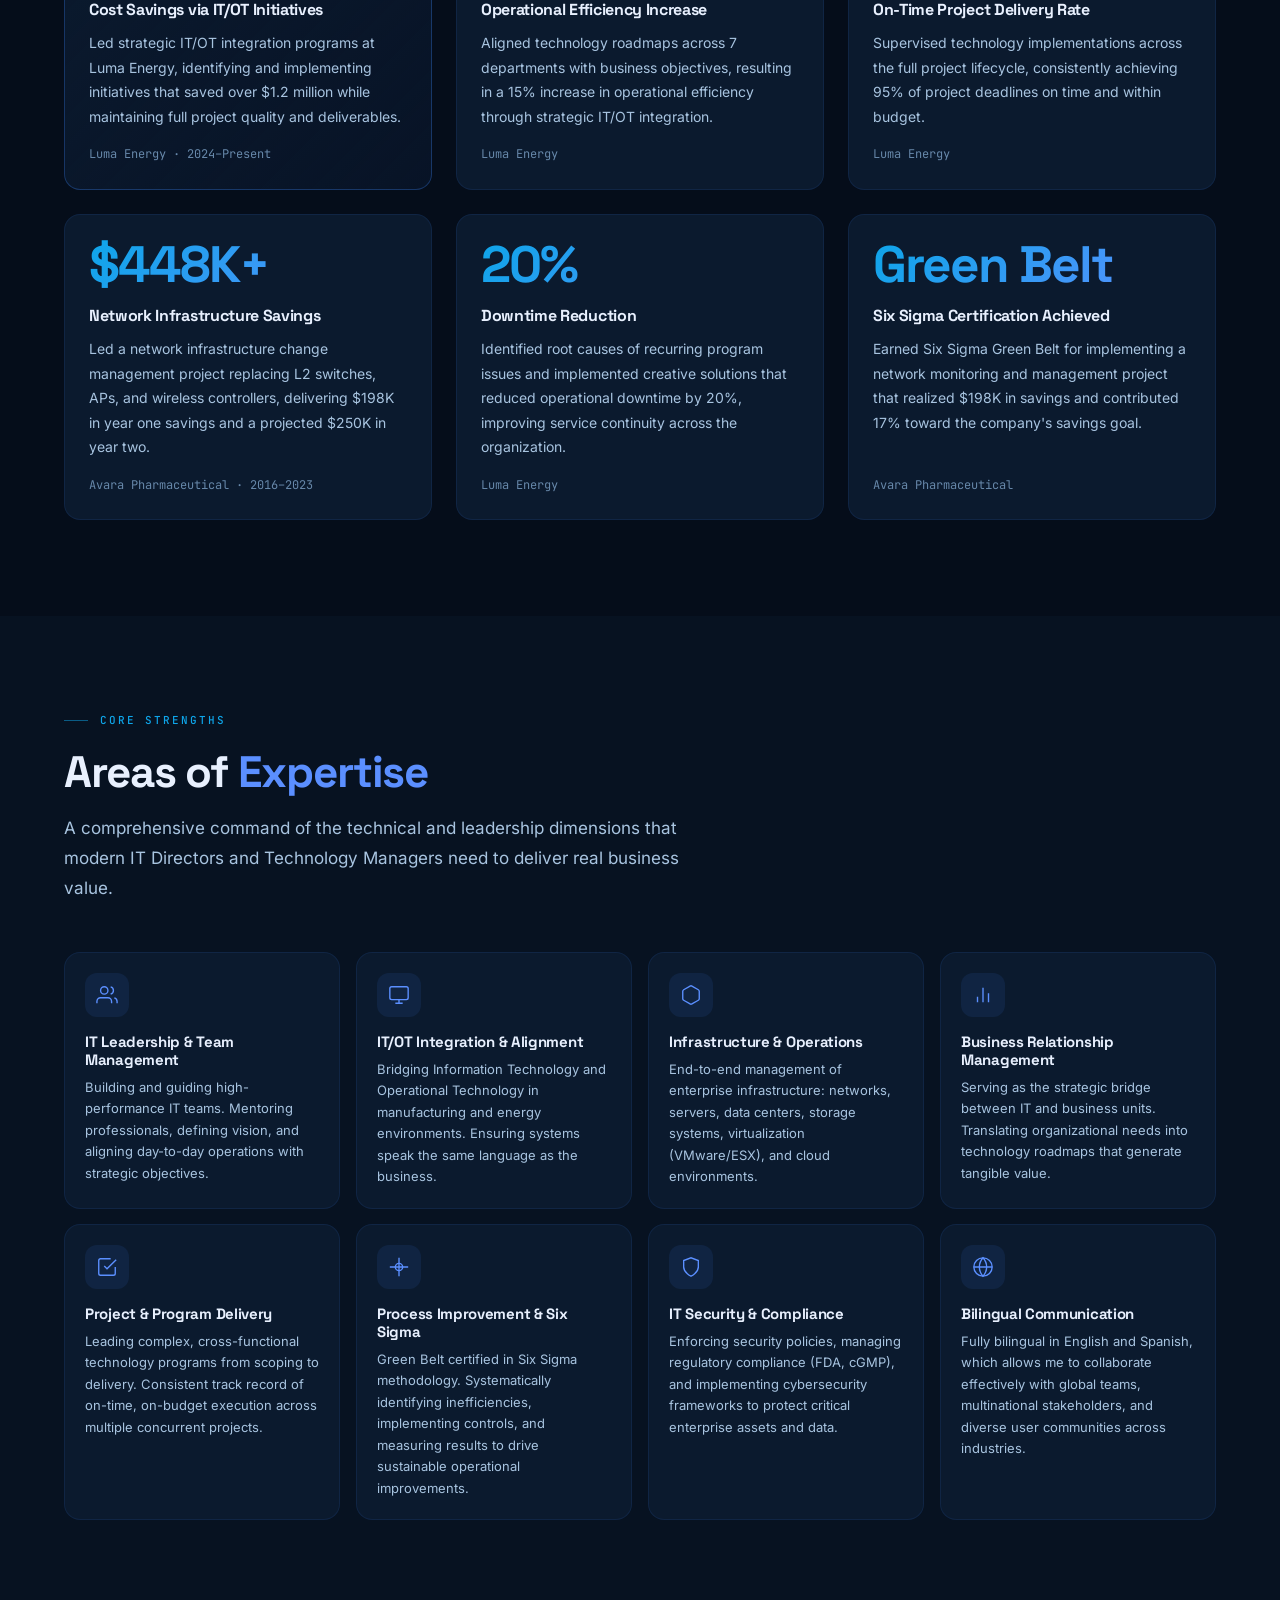
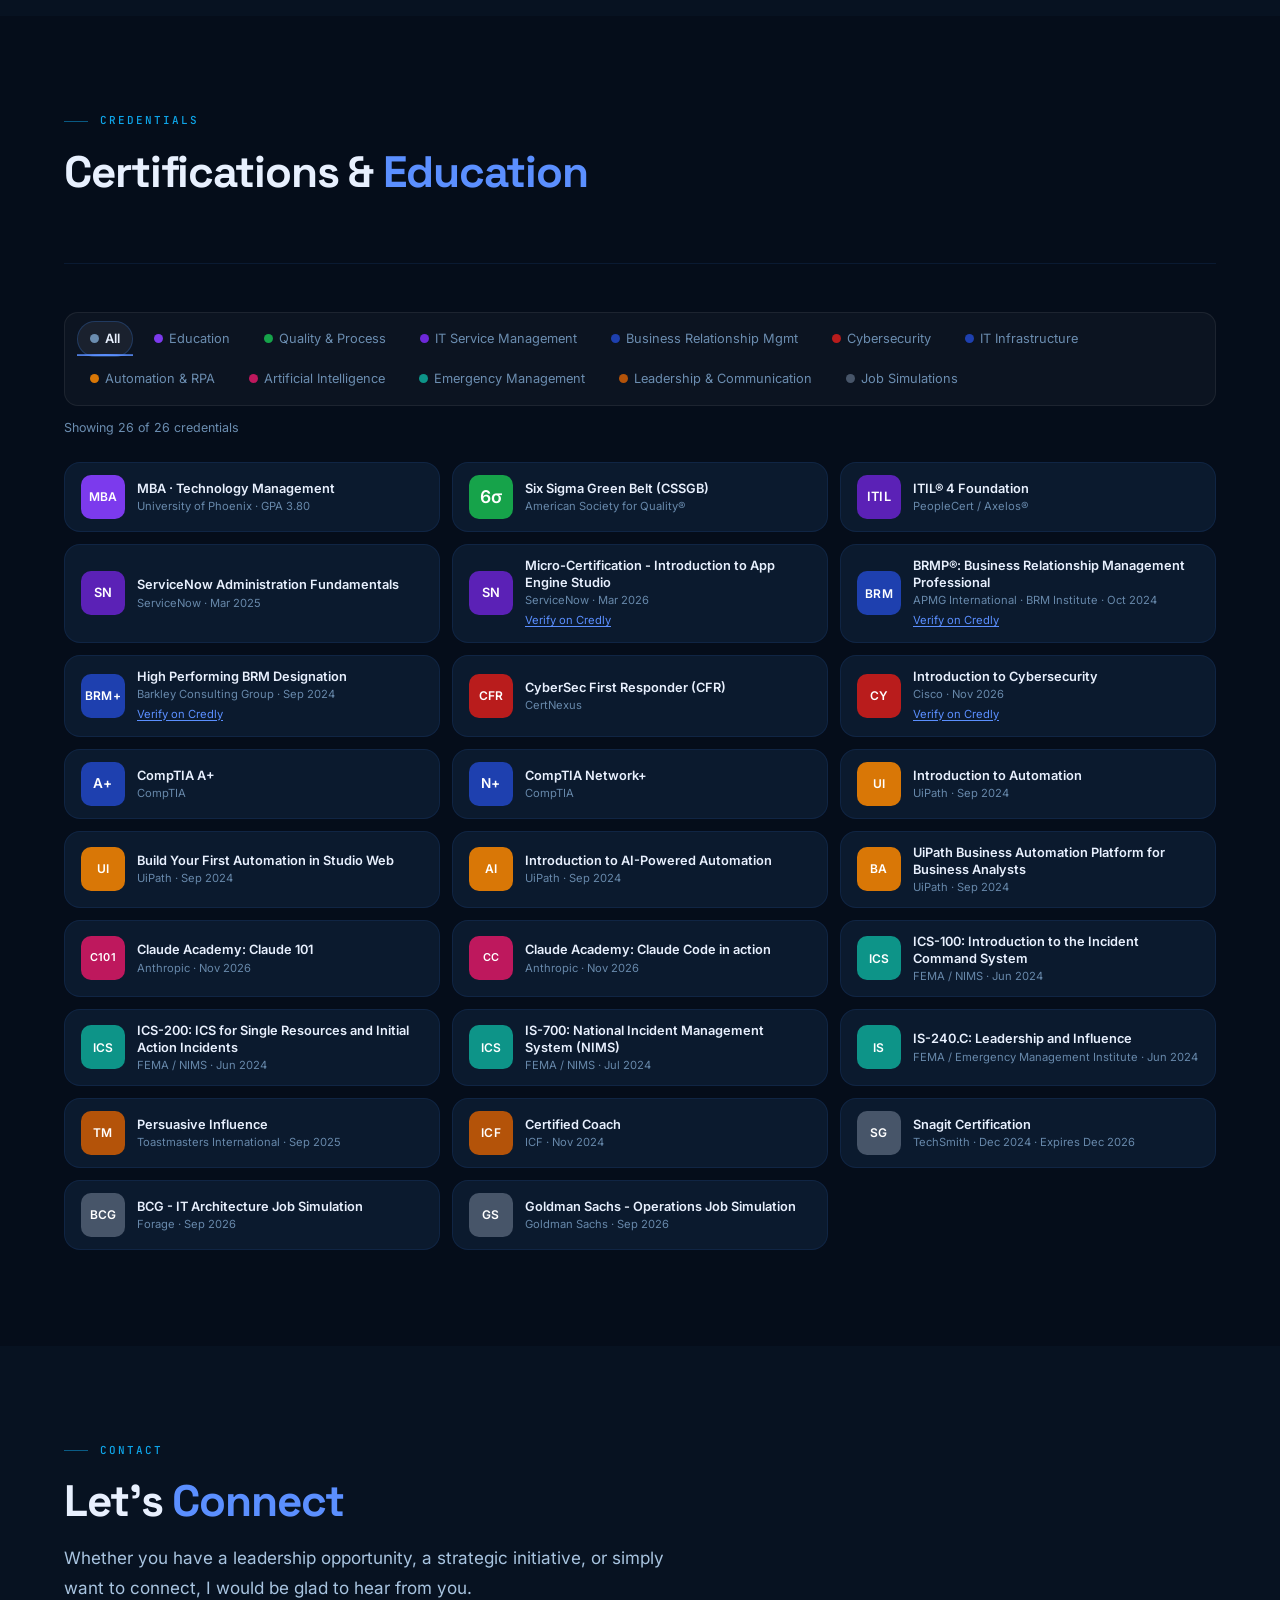
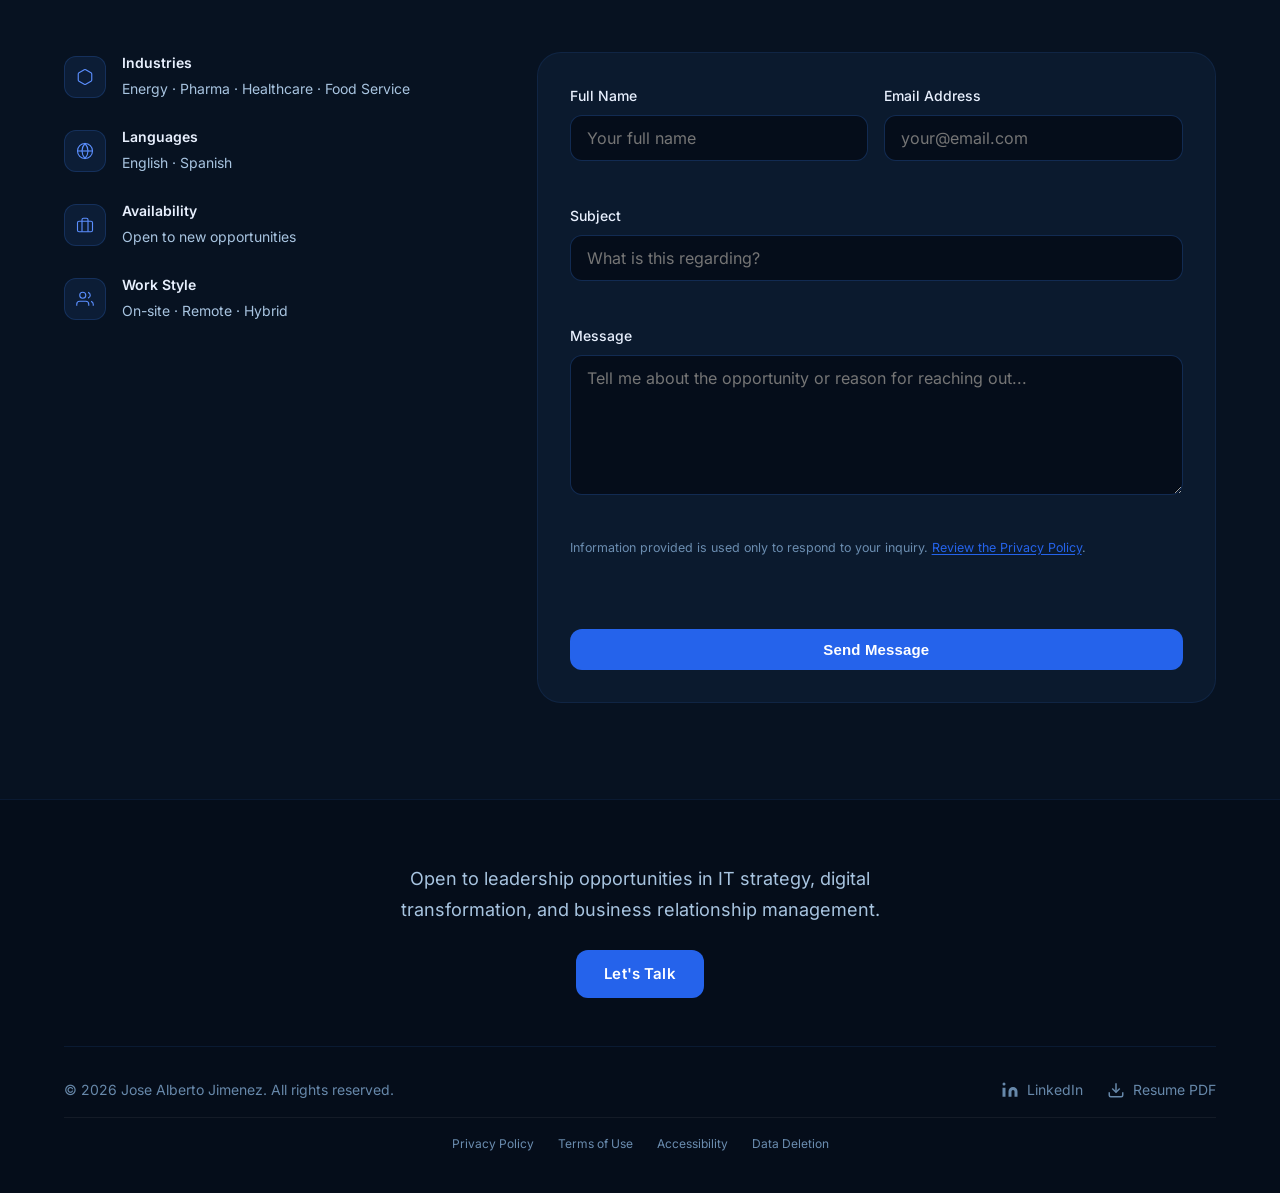
==== commit cd581ef0: "Remove client name and logo; keep the AI deployment description anonymous Co-Authored-By: Claude Son" ====
--- a/index.html
+++ b/index.html
@@ -475,7 +475,7 @@
           <span class="hero__lastname">Jimenez</span>
         </h1>
         <p class="hero__title" data-i18n="hero.title">IT Director &amp; Business Relationship Manager</p>
-        <p class="hero__sub" data-i18n="hero.sub">I turn business language into the requirements IT needs to build the right solution, and put AI to work: virtual-assistant agents and an end-to-end AI deployment that reduced HR and legal staffing needs for H3 Home Care.</p>
+        <p class="hero__sub" data-i18n="hero.sub">I turn business language into the requirements IT needs to build the right solution, and put AI to work: virtual-assistant agents and an end-to-end AI deployment that reduced HR and legal staffing needs for a U.S. home care agency.</p>
         <div class="hero__actions">
           <a href="#contact" class="btn btn--primary btn--magnetic" data-i18n="hero.cta1">Get in Touch</a>
           <a href="#impact" class="btn btn--ghost btn--magnetic" data-i18n="hero.cta2">See My Impact</a>
@@ -644,10 +644,6 @@
               </div>
               <p class="timeline-item__summary" data-i18n="tl5.summary">Parallel track of independent consulting alongside full-time roles, delivering technology solutions to small and medium businesses. Services span web development, social media strategy, AI adoption, and process automation.</p>
               <ul class="timeline-item__highlights" data-i18n-list="tl5.highlights"></ul>
-              <div class="timeline-item__client">
-                <span class="timeline-item__client-label" data-i18n="tl5.client">Selected client</span>
-                <span class="timeline-item__client-logo"><img src="images/h3-home-care-logo.png" alt="H3 Home Care Agency LLC" width="300" height="45" loading="lazy" decoding="async" /></span>
-              </div>
               <div class="timeline-item__tags" data-i18n-tags="tl5.tags"></div>
             </div>
           </article>
--- a/styles.css
+++ b/styles.css
@@ -2036,25 +2036,3 @@
   .nav__indicator.is-animated,
   .certs-legend__indicator.is-animated { transition: none; }
 }
-
-/* Selected client (Experience) */
-.timeline-item__client {
-  display: flex;
-  align-items: center;
-  flex-wrap: wrap;
-  gap: var(--space-3);
-  margin: var(--space-4) 0 var(--space-3);
-}
-.timeline-item__client-label {
-  font-size: 0.75rem;
-  color: var(--color-text-muted);
-  text-transform: uppercase;
-  letter-spacing: 0.08em;
-}
-.timeline-item__client-logo {
-  display: inline-flex;
-  padding: 6px 12px;
-  background: #f8fafc;
-  border-radius: 8px;
-}
-.timeline-item__client-logo img { display: block; height: 26px; width: auto; }
--- a/styles.css
+++ b/styles.css
@@ -2036,25 +2036,3 @@
   .nav__indicator.is-animated,
   .certs-legend__indicator.is-animated { transition: none; }
 }
-
-/* Selected client (Experience) */
-.timeline-item__client {
-  display: flex;
-  align-items: center;
-  flex-wrap: wrap;
-  gap: var(--space-3);
-  margin: var(--space-4) 0 var(--space-3);
-}
-.timeline-item__client-label {
-  font-size: 0.75rem;
-  color: var(--color-text-muted);
-  text-transform: uppercase;
-  letter-spacing: 0.08em;
-}
-.timeline-item__client-logo {
-  display: inline-flex;
-  padding: 6px 12px;
-  background: #f8fafc;
-  border-radius: 8px;
-}
-.timeline-item__client-logo img { display: block; height: 26px; width: auto; }
